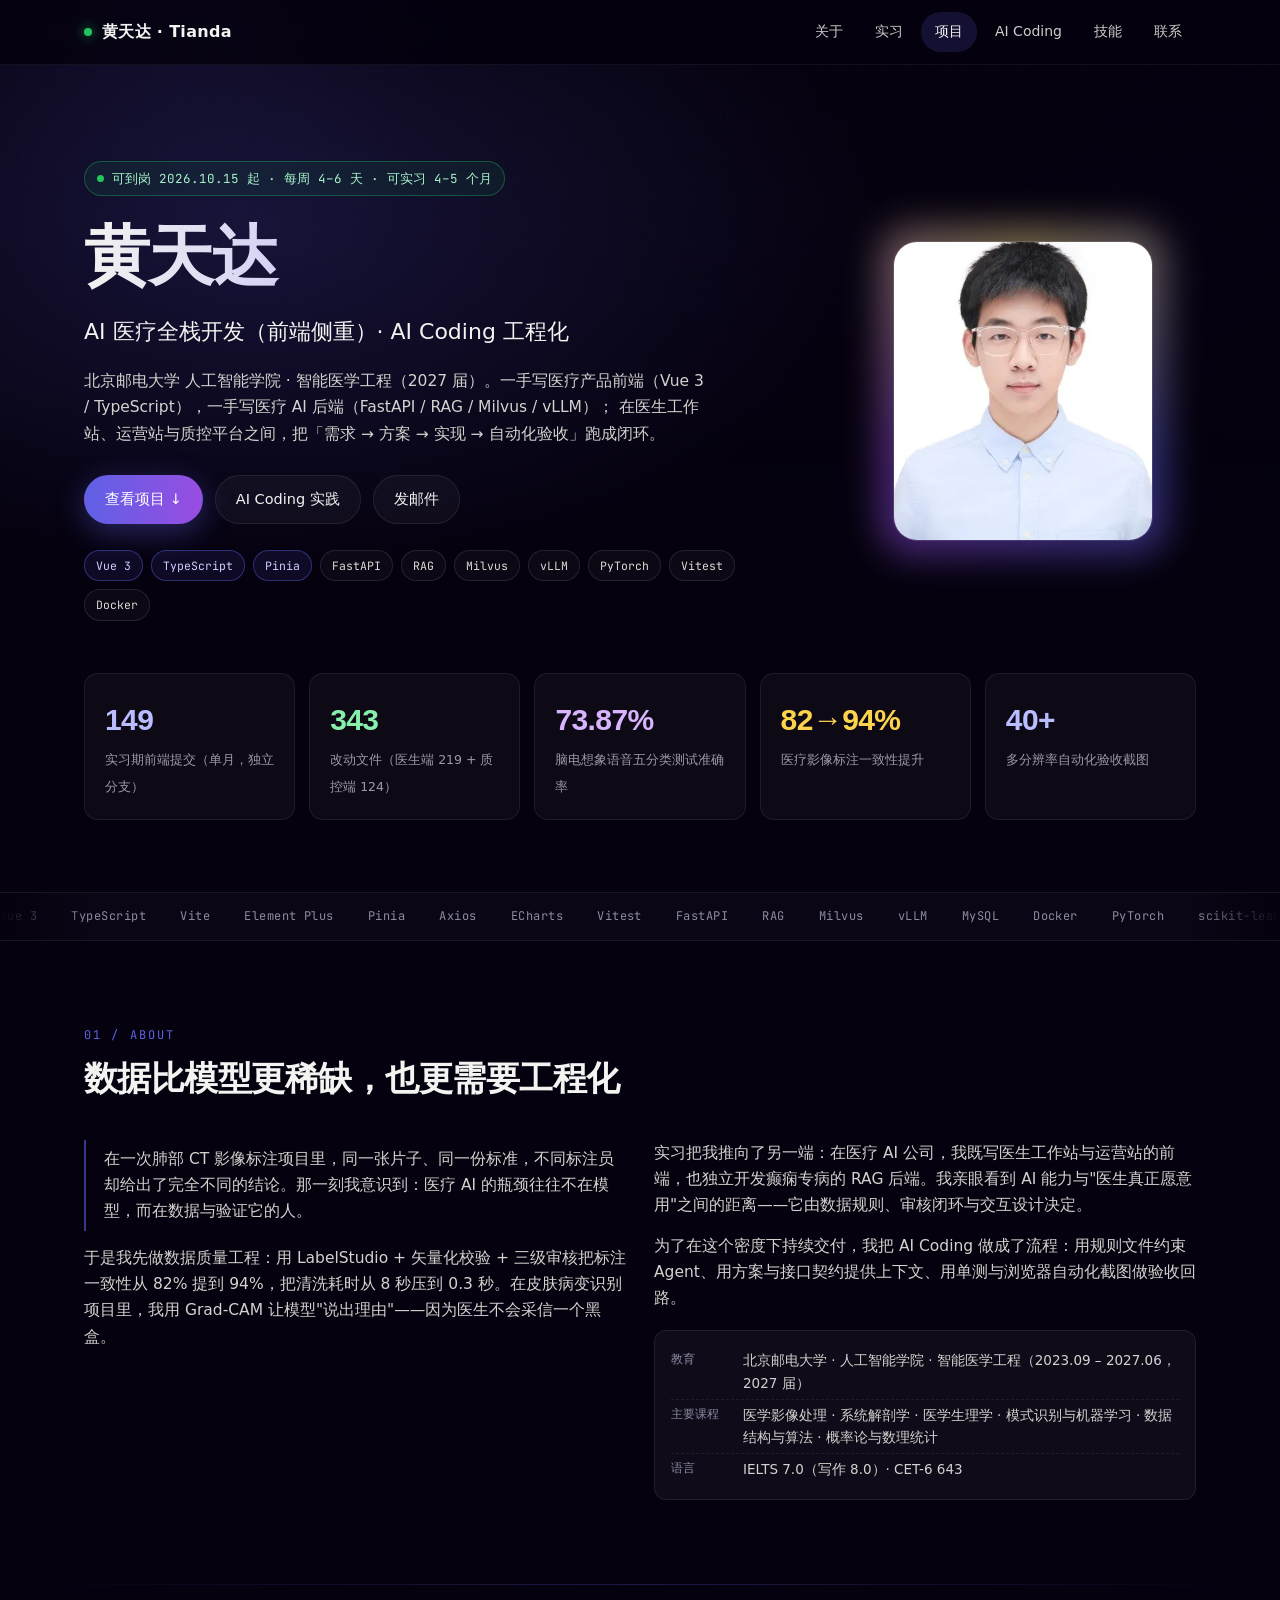
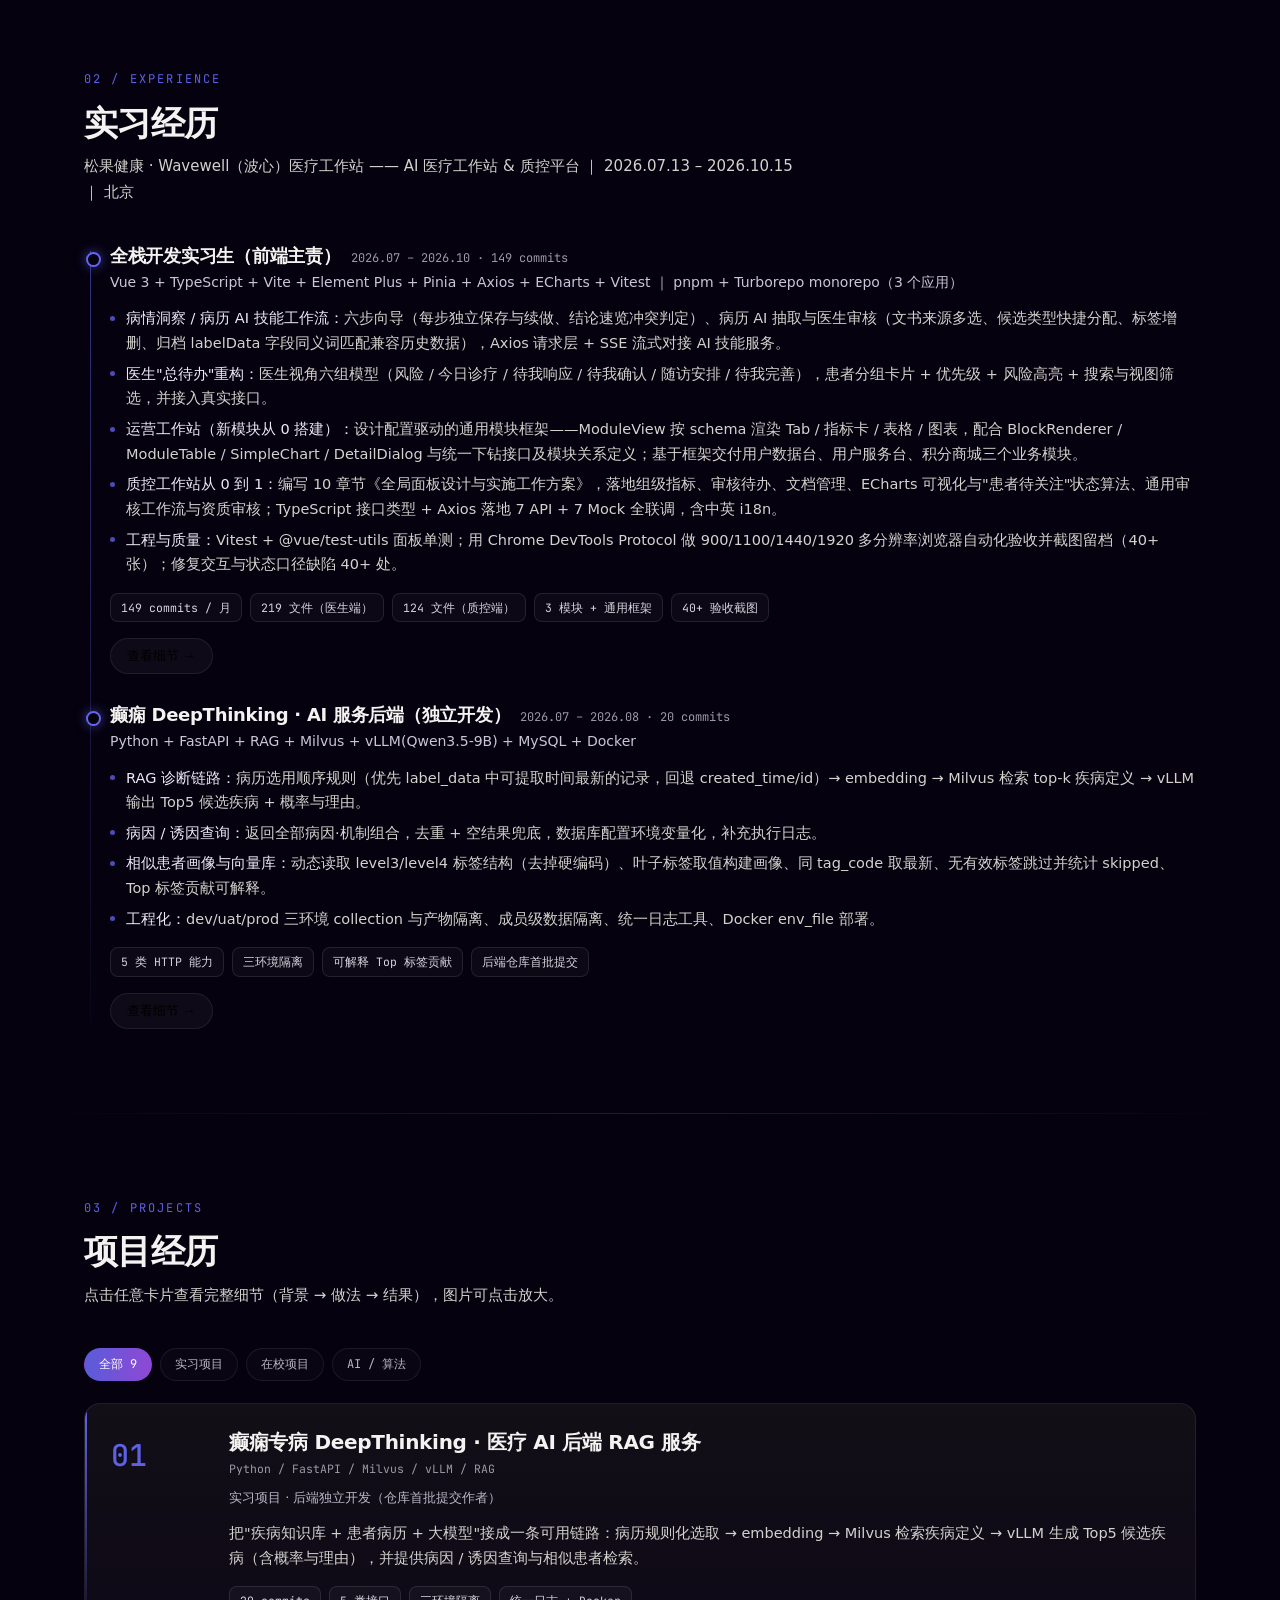
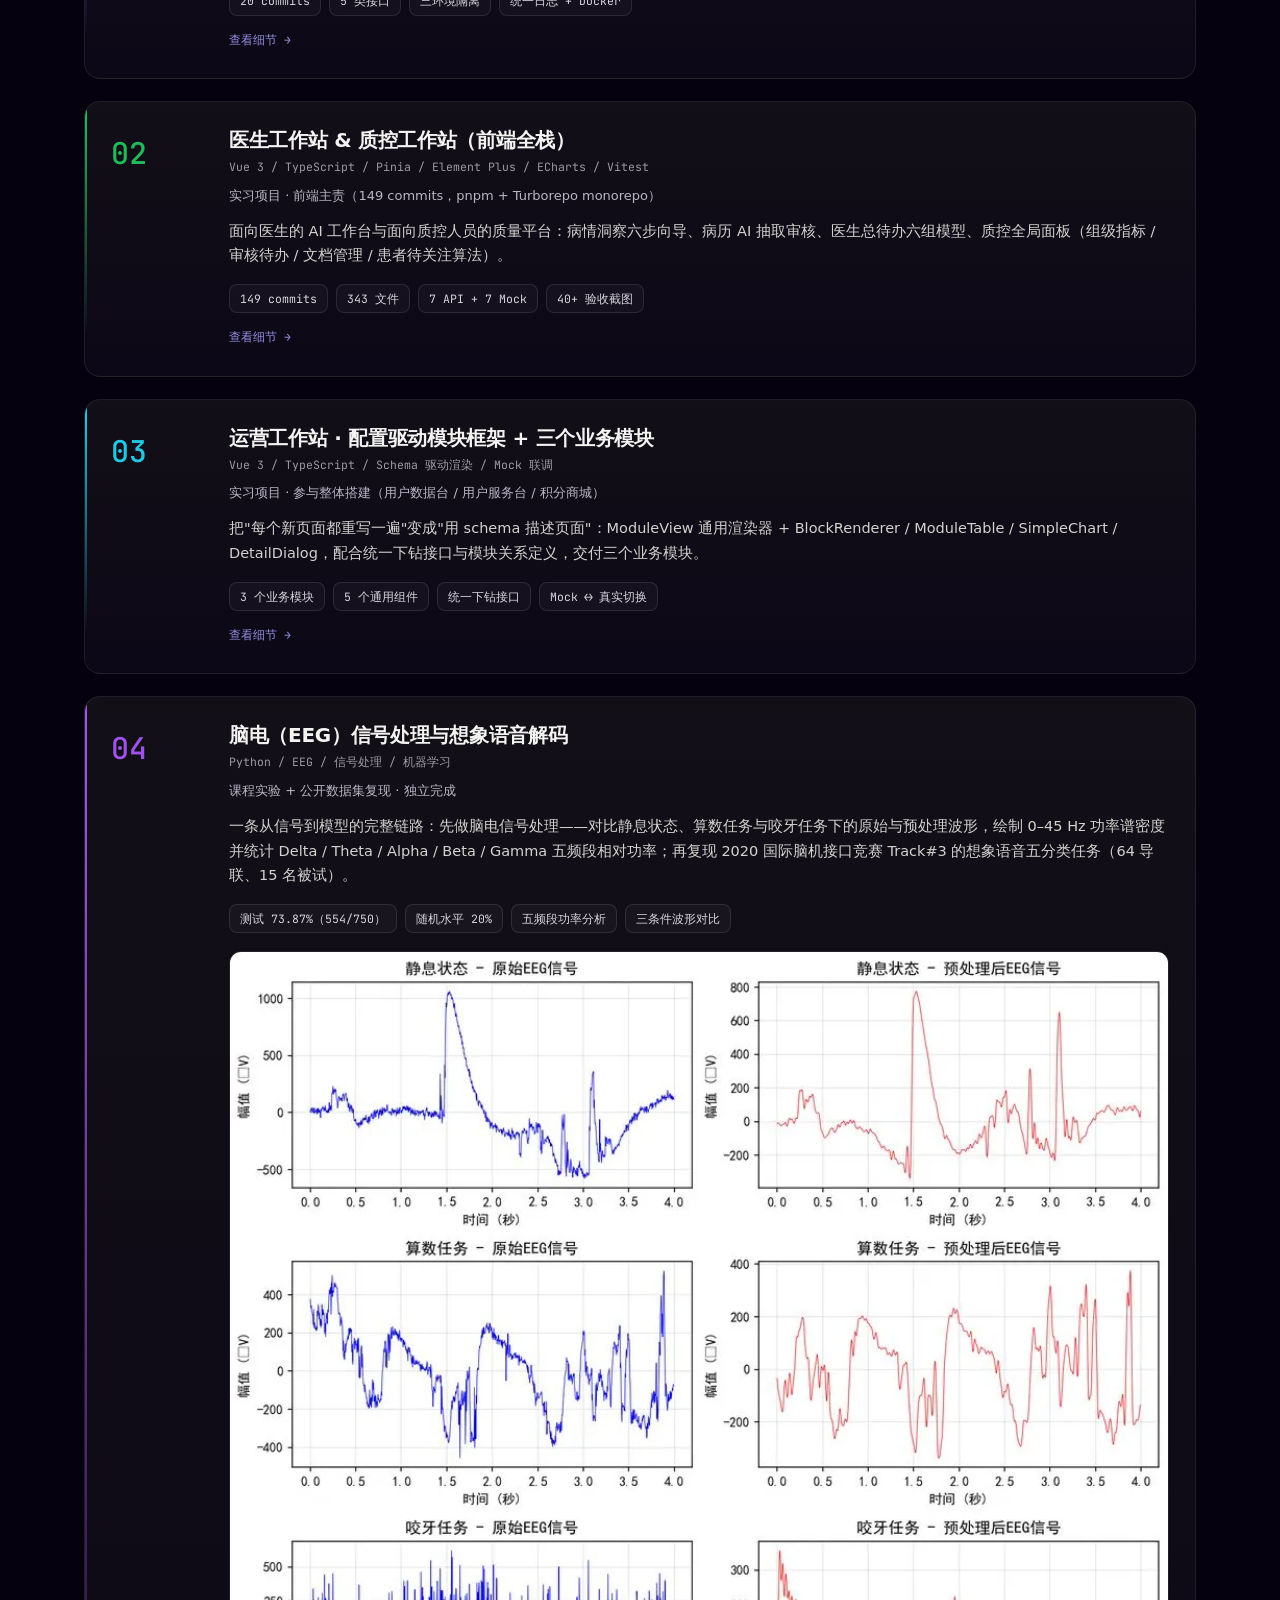
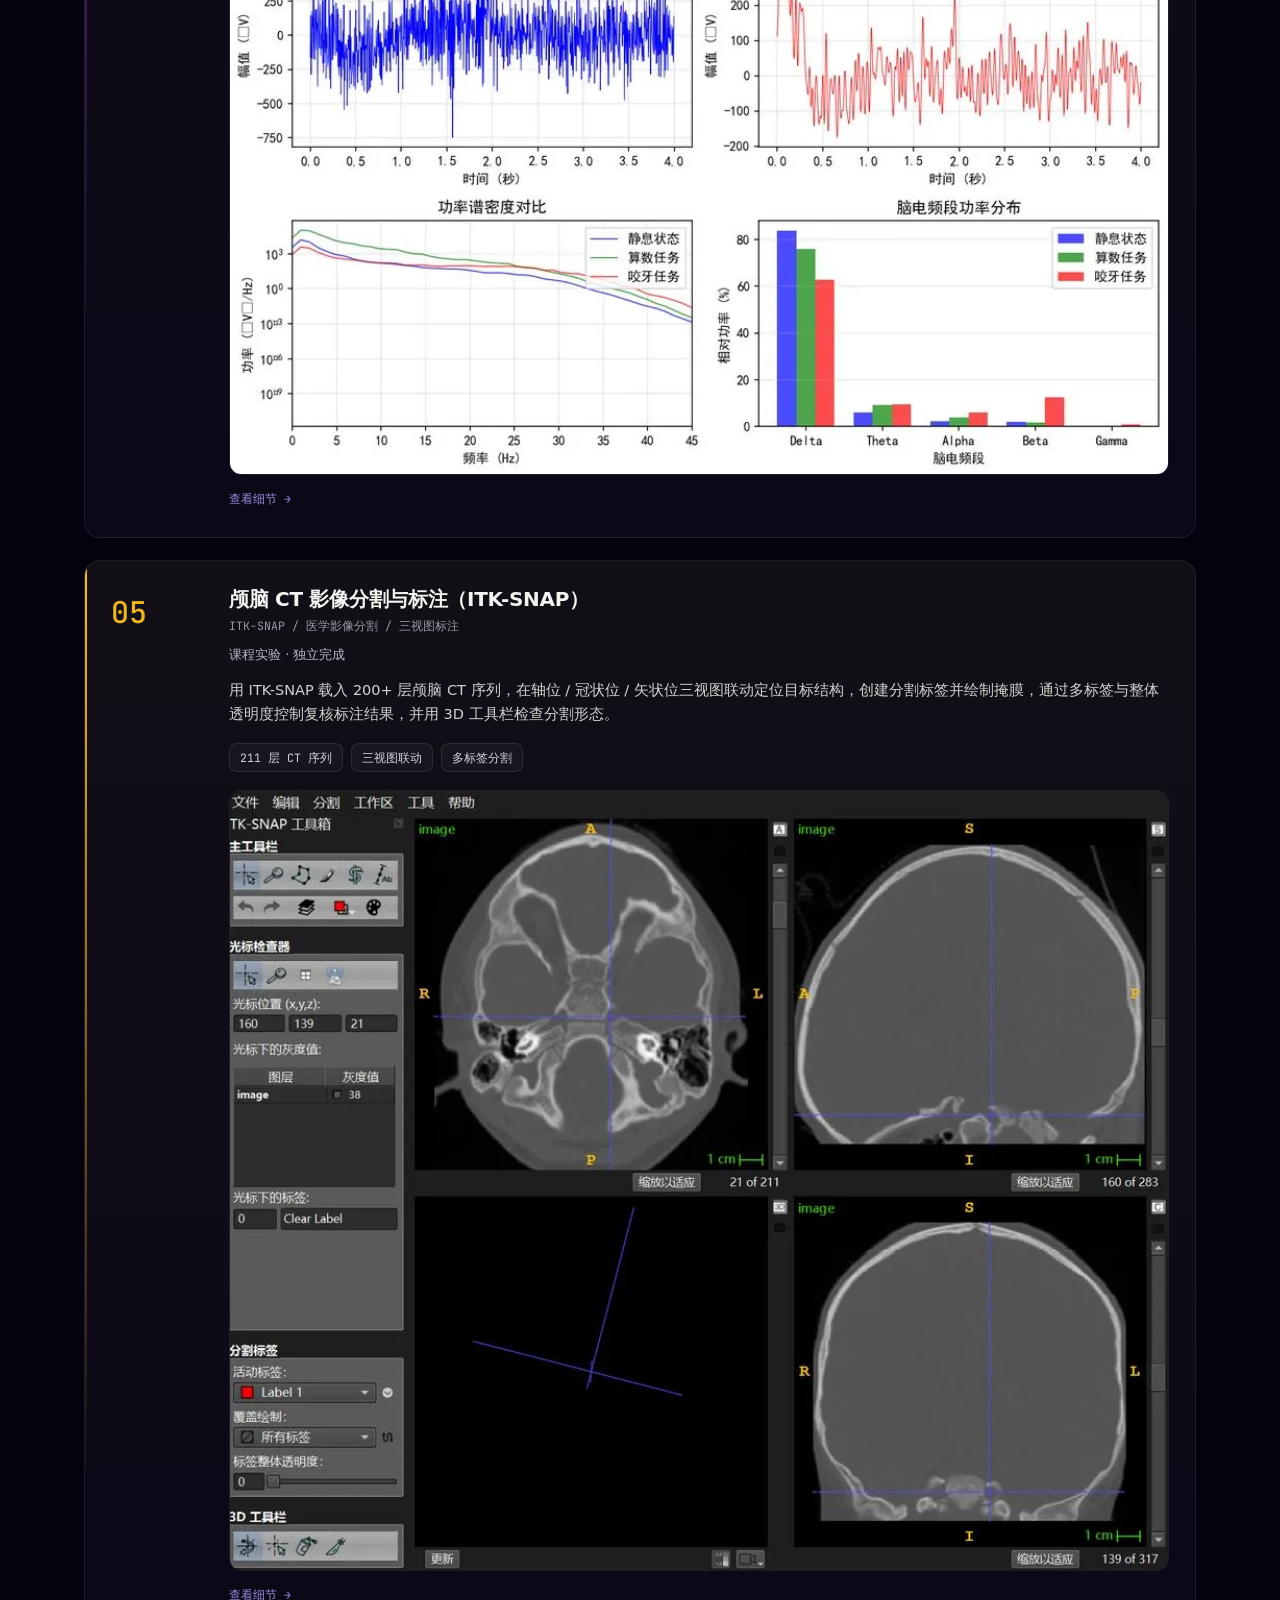
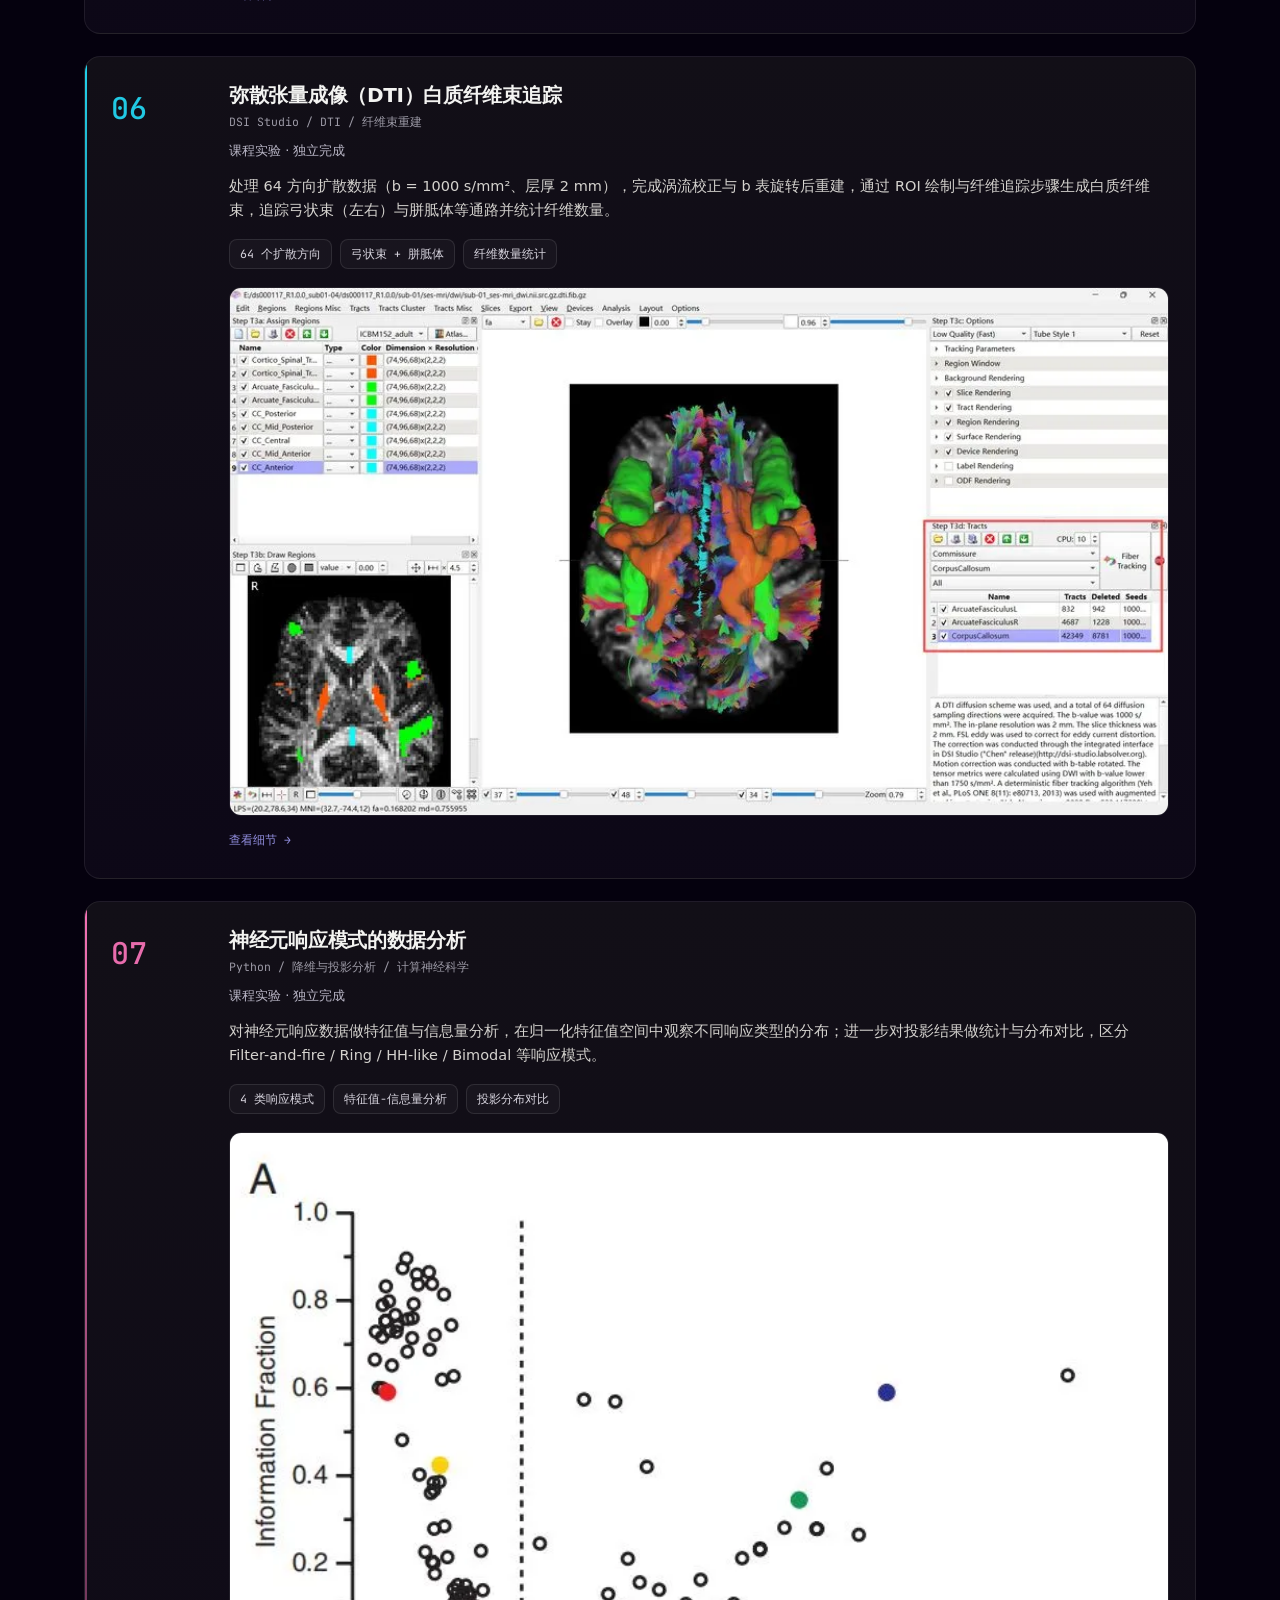
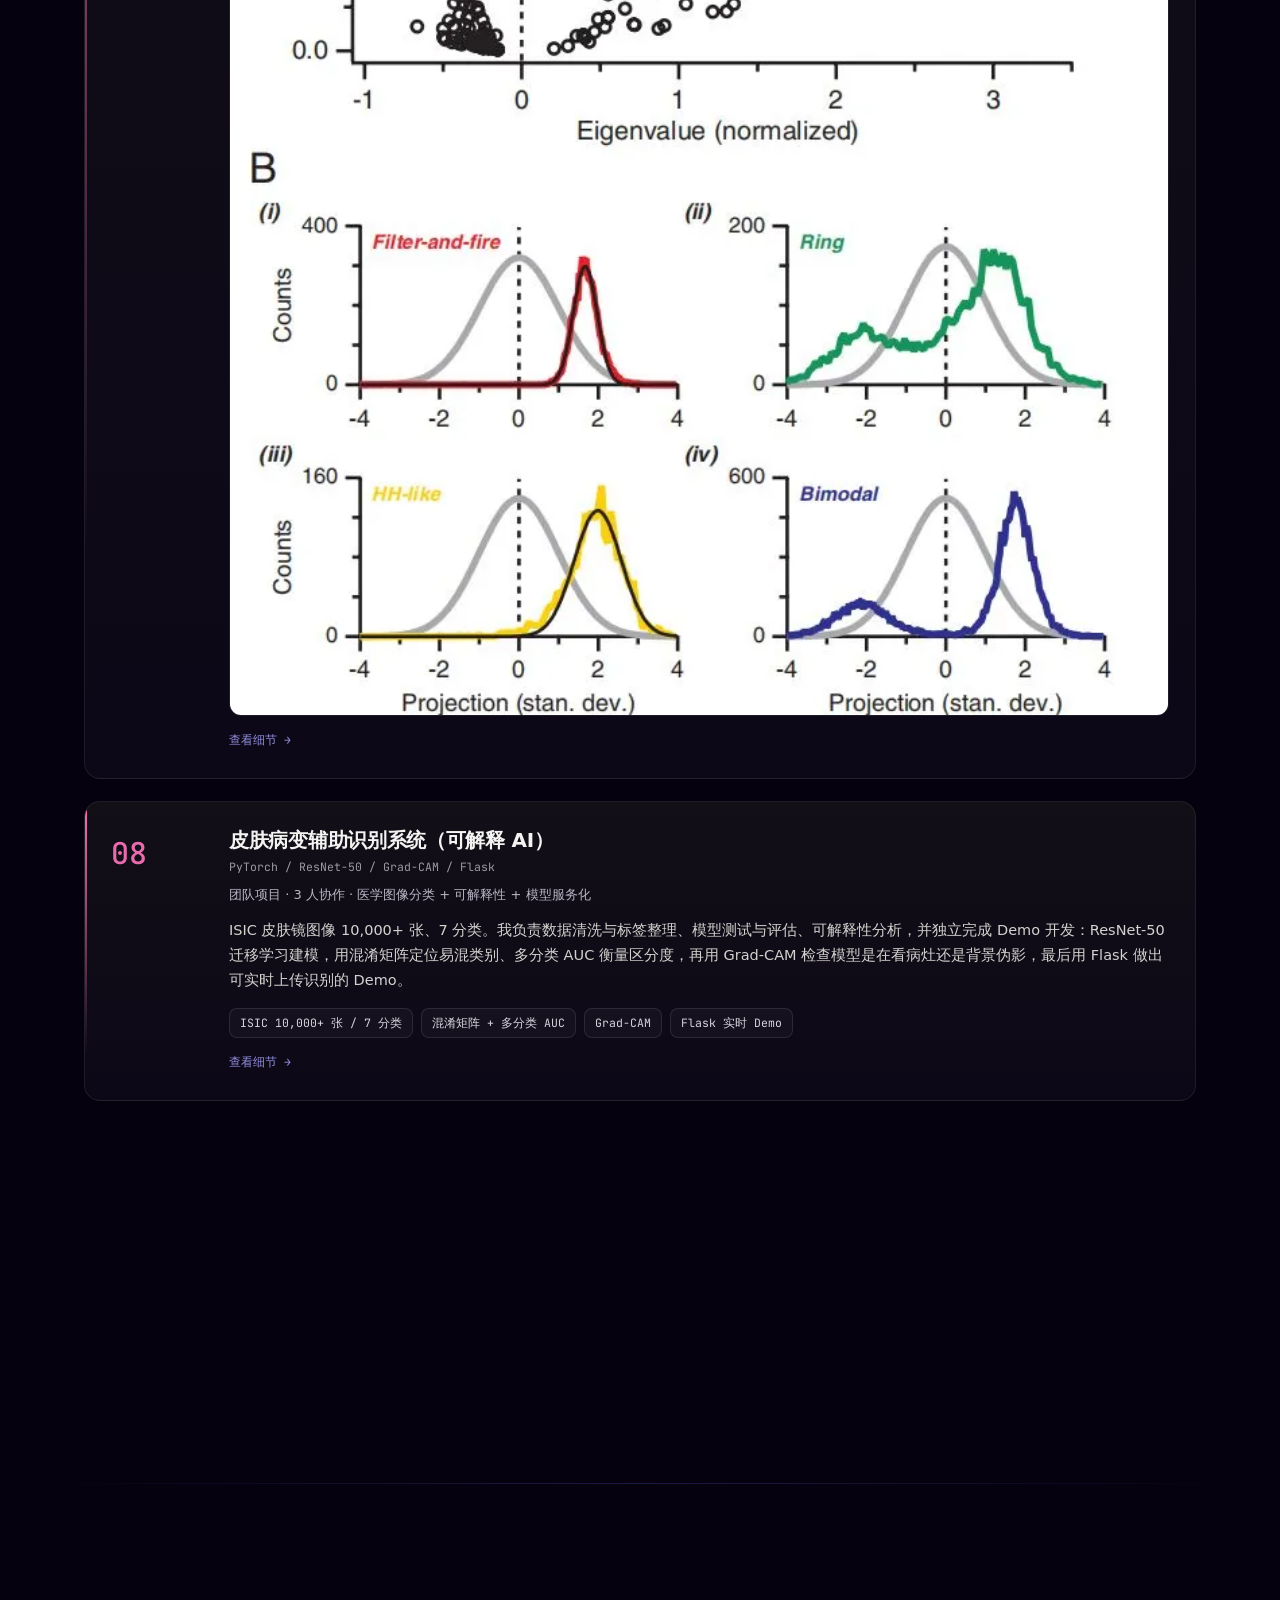
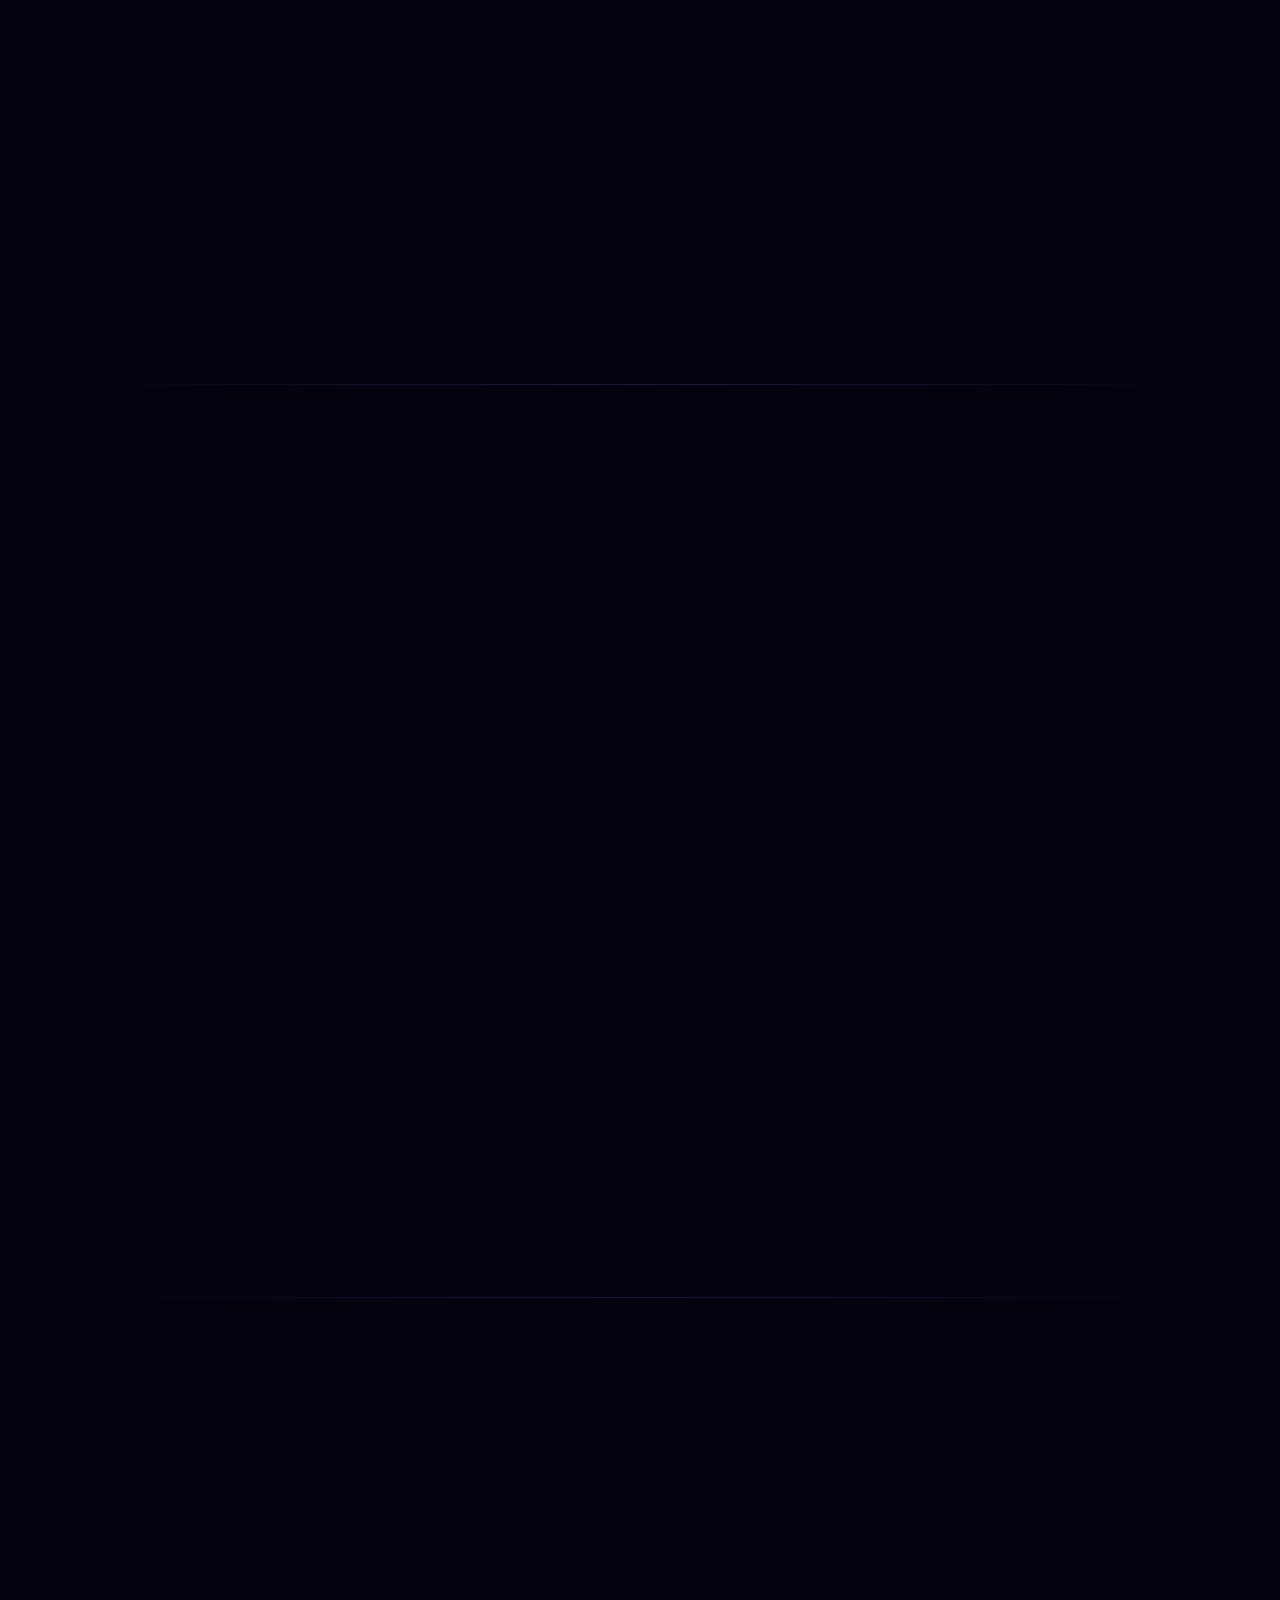
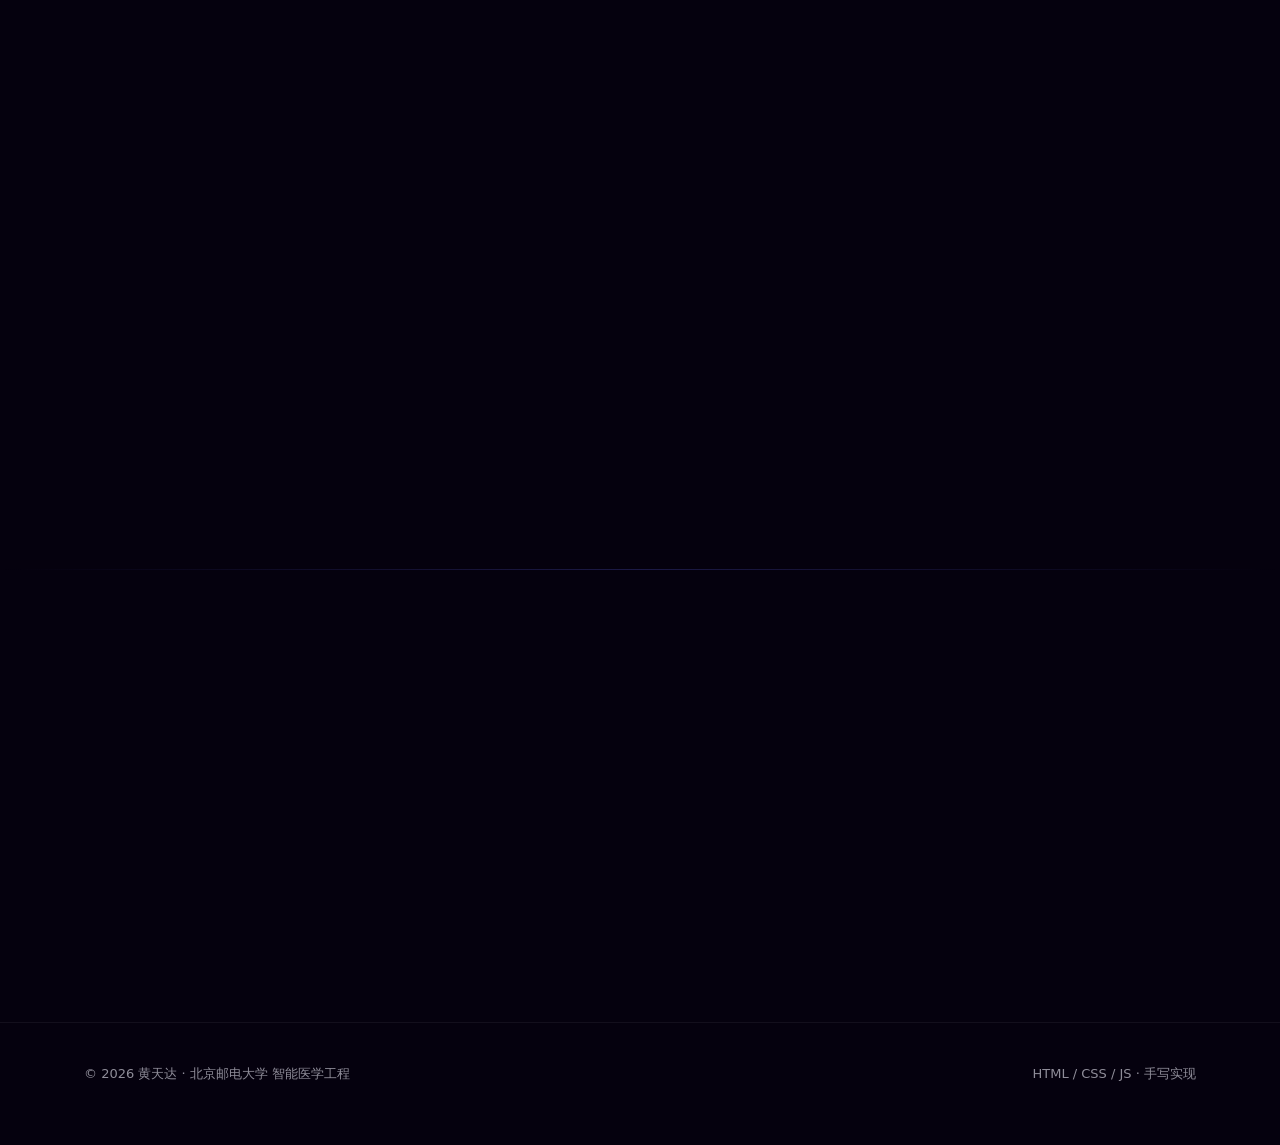
==== index.html @ f3c17a97 "feat(site): 移除影像标注QC项目卡、皮肤病变卡片展开重写（不含奖项）、详情与卡片映射修正" ====
<!DOCTYPE html>
<html lang="zh-CN">
<head>
<meta charset="UTF-8" />
<meta name="viewport" content="width=device-width, initial-scale=1.0" />
<title>黄天达 — AI 医疗全栈开发 / AI Coding</title>
<meta name="description" content="黄天达 · 北京邮电大学智能医学工程 2027 届 · AI 医疗全栈开发（Vue 3 / TypeScript + FastAPI / RAG）+ AI Coding 工作流与评测实践。" />
<script>document.documentElement.classList.add('js');</script>
<link rel="stylesheet" href="styles.css" />
</head>
<body>

<div class="bg-layer grid-bg noise-overlay">
  <span class="glow-orb a"></span>
  <span class="glow-orb b"></span>
</div>

<nav class="site-nav">
  <div class="wrap inner">
    <a class="brand" href="#top"><span class="dot"></span>黄天达 · Tianda</a>
    <ul class="nav-links" id="navLinks">
      <li><a href="#about">关于</a></li>
      <li><a href="#experience">实习</a></li>
      <li><a href="#projects">项目</a></li>
      <li><a href="ai-coding.html">AI Coding</a></li>
      <li><a href="#skills">技能</a></li>
      <li><a href="#contact">联系</a></li>
    </ul>
    <button class="nav-toggle" id="navToggle" aria-label="菜单">☰</button>
  </div>
</nav>

<header class="hero" id="top">
  <video class="hero-video" autoplay muted loop playsinline preload="metadata"
         src="https://d8j0ntlcm91z4.cloudfront.net/user_38xzZboKViGWJOttwIXH07lWA1P/hf_20260328_065045_c44942da-53c6-4804-b734-f9e07fc22e08.mp4"></video>
  <div class="hero-veil"></div>
  <div class="wrap">
    <div class="hero-grid">
      <div>
        <span class="badge-avail"><span class="pulse"></span>可到岗 2026.10.15 起 · 每周 4–6 天 · 可实习 4–5 个月</span>
        <h1 class="grad-text">黄天达</h1>
        <p class="role">AI 医疗全栈开发（前端侧重）· AI Coding 工程化</p>
        <p class="desc">
          北京邮电大学 人工智能学院 · 智能医学工程（2027 届）。一手写医疗产品前端（Vue 3 / TypeScript），一手写医疗 AI 后端（FastAPI / RAG / Milvus / vLLM）；
          在医生工作站、运营站与质控平台之间，把「需求 → 方案 → 实现 → 自动化验收」跑成闭环。
        </p>
        <div class="hero-actions">
          <a class="btn btn-primary" href="#projects">查看项目 ↓</a>
          <a class="btn" href="ai-coding.html">AI Coding 实践</a>
          <a class="btn" href="mailto:1390874005@qq.com">发邮件</a>
        </div>
        <div class="chips">
          <span class="chip accent">Vue 3</span>
          <span class="chip accent">TypeScript</span>
          <span class="chip accent">Pinia</span>
          <span class="chip">FastAPI</span>
          <span class="chip">RAG</span>
          <span class="chip">Milvus</span>
          <span class="chip">vLLM</span>
          <span class="chip">PyTorch</span>
          <span class="chip">Vitest</span>
          <span class="chip">Docker</span>
        </div>
      </div>
      <div class="portrait">
        <span class="ring"></span>
        <img src="avatar.webp" alt="黄天达" width="260" height="300" />
      </div>
    </div>

    <div class="stats" style="margin-top:52px">
      <div class="stat i"><b>149</b><span>实习期前端提交（单月，独立分支）</span></div>
      <div class="stat g"><b>343</b><span>改动文件（医生端 219 + 质控端 124）</span></div>
      <div class="stat v"><b>73.87%</b><span>脑电想象语音五分类测试准确率</span></div>
      <div class="stat a"><b>82→94%</b><span>医疗影像标注一致性提升</span></div>
      <div class="stat i"><b>40+</b><span>多分辨率自动化验收截图</span></div>
    </div>
  </div>
</header>

<div class="tech-ribbon" aria-hidden="true">
  <div class="tech-ribbon__track">
    <span>Vue 3</span><span>TypeScript</span><span>Vite</span><span>Element Plus</span><span>Pinia</span><span>Axios</span><span>ECharts</span><span>Vitest</span>
    <span>FastAPI</span><span>RAG</span><span>Milvus</span><span>vLLM</span><span>MySQL</span><span>Docker</span><span>PyTorch</span><span>scikit-learn</span>
    <span>Vue 3</span><span>TypeScript</span><span>Vite</span><span>Element Plus</span><span>Pinia</span><span>Axios</span><span>ECharts</span><span>Vitest</span>
    <span>FastAPI</span><span>RAG</span><span>Milvus</span><span>vLLM</span><span>MySQL</span><span>Docker</span><span>PyTorch</span><span>scikit-learn</span>
  </div>
</div>

<main>

  <section id="about">
    <div class="wrap">
      <div class="section-head reveal">
        <div class="kicker">01 / About</div>
        <h2>数据比模型更稀缺，也更需要工程化</h2>
      </div>
      <div class="narrative">
        <div class="reveal">
          <p class="quote">在一次肺部 CT 影像标注项目里，同一张片子、同一份标准，不同标注员却给出了完全不同的结论。那一刻我意识到：医疗 AI 的瓶颈往往不在模型，而在数据与验证它的人。</p>
          <p>于是我先做数据质量工程：用 LabelStudio + 矢量化校验 + 三级审核把标注一致性从 82% 提到 94%，把清洗耗时从 8 秒压到 0.3 秒。在皮肤病变识别项目里，我用 Grad-CAM 让模型"说出理由"——因为医生不会采信一个黑盒。</p>
        </div>
        <div class="reveal">
          <p>实习把我推向了另一端：在医疗 AI 公司，我既写医生工作站与运营站的前端，也独立开发癫痫专病的 RAG 后端。我亲眼看到 AI 能力与"医生真正愿意用"之间的距离——它由数据规则、审核闭环与交互设计决定。</p>
          <p>为了在这个密度下持续交付，我把 AI Coding 做成了流程：用规则文件约束 Agent、用方案与接口契约提供上下文、用单测与浏览器自动化截图做验收回路。</p>
          <div class="edu-mini">
            <div class="edu-mini__row"><span class="edu-mini__label">教育</span><span>北京邮电大学 · 人工智能学院 · 智能医学工程（2023.09 – 2027.06，2027 届）</span></div>
            <div class="edu-mini__row"><span class="edu-mini__label">主要课程</span><span>医学影像处理 · 系统解剖学 · 医学生理学 · 模式识别与机器学习 · 数据结构与算法 · 概率论与数理统计</span></div>
            <div class="edu-mini__row"><span class="edu-mini__label">语言</span><span>IELTS 7.0（写作 8.0）· CET-6 643</span></div>
          </div>
        </div>
      </div>
    </div>
  </section>

  

  <hr class="section-divider" />

  <section id="experience">
    <div class="wrap">
      <div class="section-head reveal">
        <div class="kicker">02 / Experience</div>
        <h2>实习经历</h2>
        <p>松果健康 · Wavewell（波心）医疗工作站 —— AI 医疗工作站 &amp; 质控平台 ｜ 2026.07.13 – 2026.10.15 ｜ 北京</p>
      </div>

      <div class="timeline">
        <div class="tl-item reveal">
          <div class="tl-head">
            <h3>全栈开发实习生（前端主责）</h3>
            <span class="tl-when">2026.07 – 2026.10 · 149 commits</span>
          </div>
          <p class="tl-role">Vue 3 + TypeScript + Vite + Element Plus + Pinia + Axios + ECharts + Vitest ｜ pnpm + Turborepo monorepo（3 个应用）</p>
          <ul class="tl-body">
            <li><b>病情洞察 / 病历 AI 技能工作流：</b>六步向导（每步独立保存与续做、结论速览冲突判定）、病历 AI 抽取与医生审核（文书来源多选、候选类型快捷分配、标签增删、归档 labelData 字段同义词匹配兼容历史数据），Axios 请求层 + SSE 流式对接 AI 技能服务。</li>
            <li><b>医生"总待办"重构：</b>医生视角六组模型（风险 / 今日诊疗 / 待我响应 / 待我确认 / 随访安排 / 待我完善），患者分组卡片 + 优先级 + 风险高亮 + 搜索与视图筛选，并接入真实接口。</li>
            <li><b>运营工作站（新模块从 0 搭建）：</b>设计配置驱动的通用模块框架——ModuleView 按 schema 渲染 Tab / 指标卡 / 表格 / 图表，配合 BlockRenderer / ModuleTable / SimpleChart / DetailDialog 与统一下钻接口及模块关系定义；基于框架交付用户数据台、用户服务台、积分商城三个业务模块。</li>
            <li><b>质控工作站从 0 到 1：</b>编写 10 章节《全局面板设计与实施工作方案》，落地组级指标、审核待办、文档管理、ECharts 可视化与"患者待关注"状态算法、通用审核工作流与资质审核；TypeScript 接口类型 + Axios 落地 7 API + 7 Mock 全联调，含中英 i18n。</li>
            <li><b>工程与质量：</b>Vitest + @vue/test-utils 面板单测；用 Chrome DevTools Protocol 做 900/1100/1440/1920 多分辨率浏览器自动化验收并截图留档（40+ 张）；修复交互与状态口径缺陷 40+ 处。</li>
          </ul>
          <div class="metrics">
            <span class="metric">149 commits / 月</span>
            <span class="metric">219 文件（医生端）</span>
            <span class="metric">124 文件（质控端）</span>
            <span class="metric">3 模块 + 通用框架</span>
            <span class="metric">40+ 验收截图</span>
          </div>
          <div class="card-actions">
            <button class="btn btn-ghost" data-open="exp-frontend">查看细节 →</button>
          </div>
        </div>

        <div class="tl-item reveal">
          <div class="tl-head">
            <h3>癫痫 DeepThinking · AI 服务后端（独立开发）</h3>
            <span class="tl-when">2026.07 – 2026.08 · 20 commits</span>
          </div>
          <p class="tl-role">Python + FastAPI + RAG + Milvus + vLLM(Qwen3.5-9B) + MySQL + Docker</p>
          <ul class="tl-body">
            <li><b>RAG 诊断链路：</b>病历选用顺序规则（优先 label_data 中可提取时间最新的记录，回退 created_time/id）→ embedding → Milvus 检索 top-k 疾病定义 → vLLM 输出 Top5 候选疾病 + 概率与理由。</li>
            <li><b>病因 / 诱因查询：</b>返回全部病因·机制组合，去重 + 空结果兜底，数据库配置环境变量化，补充执行日志。</li>
            <li><b>相似患者画像与向量库：</b>动态读取 level3/level4 标签结构（去掉硬编码）、叶子标签取值构建画像、同 tag_code 取最新、无有效标签跳过并统计 skipped、Top 标签贡献可解释。</li>
            <li><b>工程化：</b>dev/uat/prod 三环境 collection 与产物隔离、成员级数据隔离、统一日志工具、Docker env_file 部署。</li>
          </ul>
          <div class="metrics">
            <span class="metric">5 类 HTTP 能力</span>
            <span class="metric">三环境隔离</span>
            <span class="metric">可解释 Top 标签贡献</span>
            <span class="metric">后端仓库首批提交</span>
          </div>
          <div class="card-actions">
            <button class="btn btn-ghost" data-open="exp-backend">查看细节 →</button>
          </div>
        </div>
      </div>
    </div>
  </section>

  <hr class="section-divider" />

  <section id="projects">
    <div class="wrap">
      <div class="section-head reveal">
        <div class="kicker">03 / Projects</div>
        <h2>项目经历</h2>
        <p>点击任意卡片查看完整细节（背景 → 做法 → 结果），图片可点击放大。</p>
      </div>

      <div class="filter-tabs" id="filterTabs" role="tablist">
        <button class="filter-tab is-active" data-filter="all" role="tab">全部 9</button>
        <button class="filter-tab" data-filter="intern" role="tab">实习项目</button>
        <button class="filter-tab" data-filter="campus" role="tab">在校项目</button>
        <button class="filter-tab" data-filter="ai" role="tab">AI / 算法</button>
      </div>

      <div class="projects" id="projectList">

        <article class="project reveal clickable" data-kind="intern ai" data-open="p1" style="--accent:#6366f1" tabindex="0" role="button" aria-label="查看项目细节：癫痫 DeepThinking">
          <div class="num">01</div>
          <div>
            <h3>癫痫专病 DeepThinking · 医疗 AI 后端 RAG 服务</h3>
            <div class="cat">Python / FastAPI / Milvus / vLLM / RAG</div>
            <div class="team">实习项目 · 后端独立开发（仓库首批提交作者）</div>
            <p class="desc">把"疾病知识库 + 患者病历 + 大模型"接成一条可用链路：病历规则化选取 → embedding → Milvus 检索疾病定义 → vLLM 生成 Top5 候选疾病（含概率与理由），并提供病因 / 诱因查询与相似患者检索。</p>
            <div class="metrics">
              <span class="metric">20 commits</span><span class="metric">5 类接口</span><span class="metric">三环境隔离</span><span class="metric">统一日志 + Docker</span>
            </div>
            <span class="open-hint">查看细节 →</span>
          </div>
        </article>

        <article class="project reveal clickable" data-kind="intern" data-open="p2" style="--accent:#22c55e" tabindex="0" role="button" aria-label="查看项目细节：医生工作站与质控工作站">
          <div class="num">02</div>
          <div>
            <h3>医生工作站 &amp; 质控工作站（前端全栈）</h3>
            <div class="cat">Vue 3 / TypeScript / Pinia / Element Plus / ECharts / Vitest</div>
            <div class="team">实习项目 · 前端主责（149 commits，pnpm + Turborepo monorepo）</div>
            <p class="desc">面向医生的 AI 工作台与面向质控人员的质量平台：病情洞察六步向导、病历 AI 抽取审核、医生总待办六组模型、质控全局面板（组级指标 / 审核待办 / 文档管理 / 患者待关注算法）。</p>
            <div class="metrics">
              <span class="metric">149 commits</span><span class="metric">343 文件</span><span class="metric">7 API + 7 Mock</span><span class="metric">40+ 验收截图</span>
            </div>
            <span class="open-hint">查看细节 →</span>
          </div>
        </article>

        <article class="project reveal clickable" data-kind="intern" data-open="p3" style="--accent:#22d3ee" tabindex="0" role="button" aria-label="查看项目细节：运营工作站模块框架">
          <div class="num">03</div>
          <div>
            <h3>运营工作站 · 配置驱动模块框架 + 三个业务模块</h3>
            <div class="cat">Vue 3 / TypeScript / Schema 驱动渲染 / Mock 联调</div>
            <div class="team">实习项目 · 参与整体搭建（用户数据台 / 用户服务台 / 积分商城）</div>
            <p class="desc">把"每个新页面都重写一遍"变成"用 schema 描述页面"：ModuleView 通用渲染器 + BlockRenderer / ModuleTable / SimpleChart / DetailDialog，配合统一下钻接口与模块关系定义，交付三个业务模块。</p>
            <div class="metrics">
              <span class="metric">3 个业务模块</span><span class="metric">5 个通用组件</span><span class="metric">统一下钻接口</span><span class="metric">Mock ↔ 真实切换</span>
            </div>
            <span class="open-hint">查看细节 →</span>
          </div>
        </article>

        <article class="project reveal clickable" data-kind="campus ai" data-open="p4" style="--accent:#a855f7" tabindex="0" role="button" aria-label="查看项目细节：脑电（EEG）信号处理与想象语音解码">
          <div class="num">04</div>
          <div>
            <h3>脑电（EEG）信号处理与想象语音解码</h3>
            <div class="cat">Python / EEG / 信号处理 / 机器学习</div>
            <div class="team">课程实验 + 公开数据集复现 · 独立完成</div>
            <p class="desc">一条从信号到模型的完整链路：先做脑电信号处理——对比静息状态、算数任务与咬牙任务下的原始与预处理波形，绘制 0–45 Hz 功率谱密度并统计 Delta / Theta / Alpha / Beta / Gamma 五频段相对功率；再复现 2020 国际脑机接口竞赛 Track#3 的想象语音五分类任务（64 导联、15 名被试）。</p>
            <div class="metrics">
              <span class="metric">测试 73.87%（554/750）</span><span class="metric">随机水平 20%</span><span class="metric">五频段功率分析</span><span class="metric">三条件波形对比</span>
            </div>
            <div class="thumb"><img src="pics/chart-1.webp" alt="脑电（EEG）信号处理与想象语音解码" loading="lazy" data-zoom /></div>
            <span class="open-hint">查看细节 →</span>
          </div>
        </article>

        <article class="project reveal clickable" data-kind="campus" data-open="p5" style="--accent:#fbbf24" tabindex="0" role="button" aria-label="查看项目细节：颅脑 CT 影像分割与标注（ITK-SNAP）">
          <div class="num">05</div>
          <div>
            <h3>颅脑 CT 影像分割与标注（ITK-SNAP）</h3>
            <div class="cat">ITK-SNAP / 医学影像分割 / 三视图标注</div>
            <div class="team">课程实验 · 独立完成</div>
            <p class="desc">用 ITK-SNAP 载入 200+ 层颅脑 CT 序列，在轴位 / 冠状位 / 矢状位三视图联动定位目标结构，创建分割标签并绘制掩膜，通过多标签与整体透明度控制复核标注结果，并用 3D 工具栏检查分割形态。</p>
            <div class="metrics">
              <span class="metric">211 层 CT 序列</span><span class="metric">三视图联动</span><span class="metric">多标签分割</span>
            </div>
            <div class="thumb"><img src="pics/shot-2026-06-26.webp" alt="颅脑 CT 影像分割与标注（ITK-SNAP）" loading="lazy" data-zoom /></div>
            <span class="open-hint">查看细节 →</span>
          </div>
        </article>

        <article class="project reveal clickable" data-kind="campus" data-open="p6" style="--accent:#22d3ee" tabindex="0" role="button" aria-label="查看项目细节：弥散张量成像（DTI）白质纤维束追踪">
          <div class="num">06</div>
          <div>
            <h3>弥散张量成像（DTI）白质纤维束追踪</h3>
            <div class="cat">DSI Studio / DTI / 纤维束重建</div>
            <div class="team">课程实验 · 独立完成</div>
            <p class="desc">处理 64 方向扩散数据（b = 1000 s/mm²、层厚 2 mm），完成涡流校正与 b 表旋转后重建，通过 ROI 绘制与纤维追踪步骤生成白质纤维束，追踪弓状束（左右）与胼胝体等通路并统计纤维数量。</p>
            <div class="metrics">
              <span class="metric">64 个扩散方向</span><span class="metric">弓状束 + 胼胝体</span><span class="metric">纤维数量统计</span>
            </div>
            <div class="thumb"><img src="pics/step-t3-6.webp" alt="弥散张量成像（DTI）白质纤维束追踪" loading="lazy" data-zoom /></div>
            <span class="open-hint">查看细节 →</span>
          </div>
        </article>

        <article class="project reveal clickable" data-kind="campus ai" data-open="p7" style="--accent:#f472b6" tabindex="0" role="button" aria-label="查看项目细节：神经元响应模式的数据分析">
          <div class="num">07</div>
          <div>
            <h3>神经元响应模式的数据分析</h3>
            <div class="cat">Python / 降维与投影分析 / 计算神经科学</div>
            <div class="team">课程实验 · 独立完成</div>
            <p class="desc">对神经元响应数据做特征值与信息量分析，在归一化特征值空间中观察不同响应类型的分布；进一步对投影结果做统计与分布对比，区分 Filter-and-fire / Ring / HH-like / Bimodal 等响应模式。</p>
            <div class="metrics">
              <span class="metric">4 类响应模式</span><span class="metric">特征值-信息量分析</span><span class="metric">投影分布对比</span>
            </div>
            <div class="thumb"><img src="pics/shot-2024-05-29.webp" alt="神经元响应模式的数据分析" loading="lazy" data-zoom /></div>
            <span class="open-hint">查看细节 →</span>
          </div>
        </article>

        <article class="project reveal clickable" data-kind="campus ai" data-open="p8" style="--accent:#f472b6" tabindex="0" role="button" aria-label="查看项目细节：皮肤病变辅助识别系统（可解释 AI）">
          <div class="num">08</div>
          <div>
            <h3>皮肤病变辅助识别系统（可解释 AI）</h3>
            <div class="cat">PyTorch / ResNet-50 / Grad-CAM / Flask</div>
            <div class="team">团队项目 · 3 人协作 · 医学图像分类 + 可解释性 + 模型服务化</div>
            <p class="desc">ISIC 皮肤镜图像 10,000+ 张、7 分类。我负责数据清洗与标签整理、模型测试与评估、可解释性分析，并独立完成 Demo 开发：ResNet-50 迁移学习建模，用混淆矩阵定位易混类别、多分类 AUC 衡量区分度，再用 Grad-CAM 检查模型是在看病灶还是背景伪影，最后用 Flask 做出可实时上传识别的 Demo。</p>
            <div class="metrics">
              <span class="metric">ISIC 10,000+ 张 / 7 分类</span><span class="metric">混淆矩阵 + 多分类 AUC</span><span class="metric">Grad-CAM</span><span class="metric">Flask 实时 Demo</span>
            </div>
            <span class="open-hint">查看细节 →</span>
          </div>
        </article>

        <article class="project reveal clickable" data-kind="campus" data-open="p9" style="--accent:#6366f1" tabindex="0" role="button" aria-label="查看项目细节：医院门诊数据统计分析与可视化">
          <div class="num">09</div>
          <div>
            <h3>医院门诊数据统计分析与可视化</h3>
            <div class="cat">SQL / scipy.stats / 统计推断 / matplotlib</div>
            <div class="team">课程项目 · 独立完成 · 课程优秀项目</div>
            <p class="desc">Kaggle Healthcare 数据集 10 万+ 条就诊记录：SQL 完成 6 表 JOIN 与多维聚合，卡方检验分析科室排班与候诊时长关联，输出 12 张统计图表与 10 页分析报告。</p>
            <div class="metrics">
              <span class="metric">10 万+ 记录</span><span class="metric">6 表 JOIN</span><span class="metric">p < 0.01</span><span class="metric">3 条优化建议</span>
            </div>
            <span class="open-hint">查看细节 →</span>
          </div>
        </article>

      </div>
    </div>
  </section>

  <hr class="section-divider" />

  <section id="ai-coding">
    <div class="wrap">
      <div class="feature reveal">
        <div>
          <div class="kicker" style="color:#c4b5fd">04 / AI Coding</div>
          <h3>把 AI Coding 从「能用」做成「可复现」</h3>
          <p>规则化上下文（CLAUDE.md / .claude/rules）→ 方案驱动开发（plans / specs）→ 契约即上下文（接口文档 + 类型 + Mock）→ 自动化验收 Harness（Vitest + Chrome DevTools Protocol 多分辨率截图）。附"如何给 Coding Agent 做评测"的指标体系。</p>
          <div class="pillars">
            <span class="chip accent">上下文管理</span>
            <span class="chip accent">方案驱动</span>
            <span class="chip accent">验收 Harness</span>
            <span class="chip">评测指标设计</span>
          </div>
          <div class="hero-actions">
            <a class="btn btn-primary" href="ai-coding.html">进入 AI Coding 页面 →</a>
          </div>
        </div>
        <div class="feature-side">
          <div class="stat" style="border-color:rgba(99,102,241,.3)">
            <b style="color:#c7d2fe;font-size:19px">Rule → Spec → Code → Verify</b>
            <span>我用来交付医疗 AI 产品的工作流</span>
          </div>
        </div>
      </div>
    </div>
  </section>

  <hr class="section-divider" />

  <section id="skills">
    <div class="wrap">
      <div class="section-head reveal">
        <div class="kicker">05 / Skills</div>
        <h2>技能</h2>
      </div>
      <div class="skills">
        <div class="card reveal">
          <h4>前端 / 工程</h4>
          <div class="chips">
            <span class="chip">Vue 3</span><span class="chip">TypeScript (strict)</span><span class="chip">Vite</span>
            <span class="chip">Element Plus</span><span class="chip">Pinia</span><span class="chip">Vue Router</span>
            <span class="chip">Axios</span><span class="chip">ECharts</span><span class="chip">Sass</span><span class="chip">i18n</span>
          </div>
        </div>
        <div class="card reveal">
          <h4>后端 / AI</h4>
          <div class="chips">
            <span class="chip">Python</span><span class="chip">FastAPI</span><span class="chip">RAG</span>
            <span class="chip">Milvus</span><span class="chip">embedding</span><span class="chip">vLLM</span>
            <span class="chip">MySQL</span><span class="chip">Docker</span><span class="chip">SSE / REST</span>
          </div>
        </div>
        <div class="card reveal">
          <h4>数据 / 算法</h4>
          <div class="chips">
            <span class="chip">PyTorch</span><span class="chip">scikit-learn</span><span class="chip">NumPy / Pandas</span>
            <span class="chip">scipy</span><span class="chip">Grad-CAM</span><span class="chip">EEG 信号处理</span>
            <span class="chip">SQL</span><span class="chip">LabelStudio</span>
          </div>
        </div>
        <div class="card reveal">
          <h4>质量 / 工程化</h4>
          <div class="chips">
            <span class="chip">Vitest</span><span class="chip">@vue/test-utils</span><span class="chip">Chrome DevTools Protocol</span>
            <span class="chip">Mock 联调</span><span class="chip">Git / Commitlint / ESLint</span><span class="chip">pnpm + Turborepo</span>
          </div>
        </div>
        <div class="card reveal">
          <h4>AI Coding</h4>
          <div class="chips">
            <span class="chip">Codex / Claude Code</span><span class="chip">CLAUDE.md / rules 上下文</span>
            <span class="chip">plans / specs 驱动</span><span class="chip">验收回路设计</span><span class="chip">Agent 评测指标</span>
          </div>
        </div>
        <div class="card reveal">
          <h4>语言</h4>
          <div class="chips">
            <span class="chip">中文（母语）</span><span class="chip">英语 IELTS 7.0（写作 8.0）</span><span class="chip">CET-6 643</span>
          </div>
        </div>
      </div>
    </div>
  </section>

  <hr class="section-divider" />

  <section id="campus">
    <div class="wrap">
      <div class="section-head reveal">
        <div class="kicker">06 / Campus</div>
        <h2>荣誉与校园经历</h2>
        <p>专业之外，我在 40 人的团队里学会了怎么把一件事推到台上、推到交付。</p>
      </div>
      <div class="campus">
        <div class="reveal">
          <div class="card" style="margin-bottom:16px">
            <h4 style="font-size:16px">校级话剧团 团长 ｜ 2023 – 2025</h4>
            <p style="color:var(--sub);font-size:14.5px;margin-top:8px">统筹 40+ 人团队，主导年度大戏排演与多角色协作，带队获北京市大学生戏剧节金奖。</p>
            <div class="chips"><span class="chip">团队管理</span><span class="chip">项目统筹</span><span class="chip">跨部门协作</span></div>
          </div>
          <div class="card" style="margin-bottom:16px">
            <h4 style="font-size:16px">校园广播站 站长 ｜ 2024 – 2025</h4>
            <p style="color:var(--sub);font-size:14.5px;margin-top:8px">负责内容策划与播音编排，培养新成员采编能力——信息筛选与结构化表达。</p>
            <div class="chips"><span class="chip">内容策划</span><span class="chip">团队管理</span><span class="chip">文案编辑</span></div>
          </div>
          <div class="card">
            <h4 style="font-size:16px">主要荣誉</h4>
            <div class="chips" style="margin-top:10px">
              <span class="chip accent">雏雁创新创业大赛 一等奖（60+ 队）</span>
              <span class="chip accent">北京市大学生戏剧节 金奖</span>
              <span class="chip">课程优秀项目（医院门诊数据分析）</span>
              <span class="chip">标注规范被采纳为课程模板</span>
            </div>
          </div>
        </div>
        <div class="gallery reveal" id="gallery">
          <img class="large" src="drama/2.webp" alt="剧组合影" loading="lazy" data-zoom />
          <img src="drama/1.webp" alt="舞台演出" loading="lazy" data-zoom />
          <img src="drama/3.webp" alt="舞台演出" loading="lazy" data-zoom />
          <img src="drama/4.webp" alt="剧组合影" loading="lazy" data-zoom />
          <img src="drama/5.webp" alt="舞台演出" loading="lazy" data-zoom />
        </div>
      </div>
    </div>
  </section>

  <hr class="section-divider" />

  <section id="contact">
    <div class="wrap">
      <div class="contact reveal">
        <div>
          <div class="kicker">07 / Contact</div>
          <h2 style="font-size:clamp(22px,3vw,30px)">聊聊医疗 AI 的产品与工程</h2>
          <p style="color:var(--sub);margin-top:12px;max-width:560px">
            我在找 2026 年秋季起的实习：AI 医疗方向的前端 / 全栈、AI 应用工程、AI Coding 基建均可。
            可到岗 2026.10.15 起，每周 4–6 天，可实习 4–5 个月。
          </p>
        </div>
        <div class="links">
          <a href="mailto:1390874005@qq.com">📧 1390874005@qq.com</a>
          <a href="tel:+8618747175627">📱 187-4717-5627</a>
          <a href="https://github.com/tiandah307-byte" target="_blank" rel="noopener">🐙 GitHub / tiandah307-byte</a>
          <a href="ai-coding.html">🧩 AI Coding 实践与评测</a>
        </div>
      </div>
    </div>
  </section>

</main>

<footer>
  <div class="wrap inner">
    <span>© 2026 黄天达 · 北京邮电大学 智能医学工程</span>
    <span>HTML / CSS / JS · 手写实现</span>
  </div>
</footer>

<div class="modal" id="modal" hidden>
  <div class="modal-backdrop" data-close></div>
  <div class="modal-card" role="dialog" aria-modal="true" aria-labelledby="modalTitle">
    <button class="modal-close" data-close aria-label="关闭">✕</button>
    <div class="modal-head">
      <div class="modal-kicker" id="modalKicker"></div>
      <h3 id="modalTitle"></h3>
      <div class="modal-meta" id="modalMeta"></div>
    </div>
    <div class="modal-body" id="modalBody"></div>
  </div>
</div>

<div class="lightbox" id="lightbox" hidden>
  <img id="lightboxImg" alt="" />
</div>

<div id="detailSource" hidden>
  <div data-detail="p1">
    <p class="d-lead">把"疾病知识库 + 患者病历 + 大模型"接成一条可用于辅助诊疗的链路：这是我在实习中独立开发的后端服务，也是医院癫痫专病场景的 AI 能力底座。</p>
    <h4>背景 / 问题</h4>
    <ul>
      <li>疾病定义散落在知识库文档中，医生难以快速对照；患者病历结构不统一，直接丢给大模型容易答非所问。</li>
      <li>癫痫场景需要给出"为什么是这个诊断"的依据，纯生成式回答无法满足临床审阅要求。</li>
    </ul>
    <h4>做法</h4>
    <ul>
      <li><b>病历规则化选取：</b>同一 member_id 下优先选 label_data 中可提取时间最新的记录，全部无法提取时才回退 created_time / id，避免"补录病历"覆盖真实病程。</li>
      <li><b>RAG 链路：</b>病历摘要 → embedding → Milvus 检索 top-k 疾病定义 → vLLM（Qwen3.5-9B）输出 Top5 候选疾病 + 概率 + 理由。</li>
      <li><b>知识与查询：</b>病因 / 诱因查询返回全部"机制组合"并去重与空结果兜底；SNOMED-CT 癫痫知识库（Excel → 209 条 JSONL）入库 Milvus。</li>
      <li><b>相似患者：</b>动态读取 level3 / level4 标签结构构建画像与向量库，同 tag_code 取最新、无有效标签跳过并统计 skipped，输出可解释的 Top 标签贡献（parent / child 结构）。</li>
      <li><b>工程化：</b>dev / uat / prod 三环境 collection 与产物隔离、成员级数据隔离、统一日志工具、Docker env_file 部署。</li>
    </ul>
    <h4>结果</h4>
    <ul>
      <li>交付 5 类 HTTP 能力；为该项目后端仓库的首批提交作者（20 commits）。</li>
      <li>前端"病情洞察"直接复用该推理链路。</li>
    </ul>
    <div class="d-tags"><span>Python</span><span>FastAPI</span><span>RAG</span><span>Milvus</span><span>vLLM</span><span>MySQL</span><span>Docker</span></div>
  </div>

  <div data-detail="p2">
    <p class="d-lead">面向医生的 AI 工作台与面向质控人员的质量平台：我在其中负责前端主责，单月 149 次提交，改动 343 个文件。</p>
    <h4>背景 / 问题</h4>
    <ul>
      <li>医生的待办跨患者、跨类型，原列表无分层，容易漏项；AI 抽取的病历需要医生核对，历史标签字段命名还不统一。</li>
      <li>质控环节缺少统一的数据面板与审核闭环，指标与待办散落在各处。</li>
    </ul>
    <h4>做法</h4>
    <ul>
      <li><b>总待办重构：</b>医生视角六组模型（风险 / 今日诊疗 / 待我响应 / 待我确认 / 随访安排 / 待我完善）+ 患者分组卡片 + 优先级与风险高亮 + 搜索与视图筛选，接入真实接口。</li>
      <li><b>AI 技能工作流：</b>病情洞察六步向导（每步独立保存 / 续做）、病历审核（多来源文书、候选类型快捷分配、标签增删）、归档 labelData 字段同义词匹配，Axios + SSE 对接 AI 技能服务。</li>
      <li><b>质控平台 0→1：</b>先写 10 章节方案（范围 / 数据口径与 Mock / 5 个接口约定 / 状态算法 / 12 项任务 / 验收标准），再落地 7 API + 7 Mock 全联调、组级指标、审核待办、文档管理、ECharts 可视化与"患者待关注"状态算法、中英 i18n。</li>
      <li><b>质量保障：</b>Vitest + @vue/test-utils 单测；Chrome DevTools Protocol 四档分辨率自动化验收并截图留档；TS strict 下修复交互与状态口径缺陷 40+ 处。</li>
    </ul>
    <h4>结果</h4>
    <ul>
      <li>总待办成为医生工作台主入口；质控全局面板成为质控人员主入口。</li>
      <li>149 commits / 343 文件 / 40+ 验收截图；与 7+ 名前后端 / AI 工程师协作。</li>
    </ul>
    <div class="d-tags"><span>Vue 3</span><span>TypeScript</span><span>Pinia</span><span>Element Plus</span><span>Axios</span><span>ECharts</span><span>Vitest</span><span>SSE</span></div>
  </div>

  <div data-detail="p3">
    <p class="d-lead">把运营站从"一页一写"改造成"配置驱动"：新模块从写组件变成填配置。</p>
    <h4>背景 / 问题</h4>
    <ul>
      <li>用户数据台 / 用户服务台 / 积分商城的页面结构高度相似（Tab + 指标卡 + 表格 + 图表 + 下钻详情），差异只在字段与数据。</li>
      <li>原实现每页重写组件，新增模块成本高、口径容易不一致。</li>
    </ul>
    <h4>做法</h4>
    <ul>
      <li><b>通用渲染：</b>ModuleView 读取 ModuleOverview（tabs / stats / table schema）渲染 Tab、指标卡、表格与图表区块。</li>
      <li><b>能力拆分：</b>BlockRenderer（区块）、ModuleTable（表格 + 行内操作 + 行点击下钻）、SimpleChart（自绘图表，避免为单页引入重型图表库）、DetailDialog（通用详情弹窗）。</li>
      <li><b>统一下钻：</b>指标卡 / 表格行 / 操作按钮统一走 detailKey + params，接口为 /api/operation/{module}/overview 与 /details/{detailKey}，视图层不感知具体接口。</li>
      <li><b>Mock 优先：</b>每模块一个 USE_MOCK 开关与同构 mock 数据（overview / details 分离），后端未就绪即可走查全部交互，联调时一键切换。</li>
      <li><b>类型与关系：</b>TS strict 下定义 ModuleOverview / ModuleTab / ModuleStat / DetailView；模块间关系单独建模管理。</li>
    </ul>
    <h4>结果</h4>
    <ul>
      <li>基于框架交付用户数据台、用户服务台、积分商城三个业务模块，并接入路由与侧边导航。</li>
      <li>新增模块的开发方式从"写组件"转为"填配置 + 接数据"。</li>
    </ul>
    <div class="d-tags"><span>Vue 3</span><span>TypeScript</span><span>Schema 驱动</span><span>组件抽象</span><span>Mock 联调</span></div>
  </div>

    <div data-detail="p4">
    <p class="d-lead">一条从脑电信号到解码模型的完整链路：先做信号处理与频段分析，再复现竞赛级的想象语音分类任务。</p>
    <h4>背景 / 问题</h4>
    <ul>
      <li>脑电信号幅度小、噪声多，不同任务（静息 / 算数 / 咬牙）下的频段能量分布差异明显，需要先建立可靠的处理与观察方法。</li>
      <li>想象语音解码是 BCI 的前沿方向：数据量小、信噪比低、个体差异大（该竞赛公开成绩：随机 20%，最好 82.6%，第二名 75.5%）。</li>
    </ul>
    <h4>做法</h4>
    <ul>
      <li><b>信号处理：</b>对静息状态 / 算数任务 / 咬牙任务三种条件，对比原始波形与预处理（去噪 / 参考处理）后的波形，并绘制 0–45 Hz 功率谱密度曲线（对数坐标）。</li>
      <li><b>频段分析：</b>按 Delta / Theta / Alpha / Beta / Gamma 五频段统计相对功率，对比三种任务下的能量分布差异（咬牙任务 Delta 占比明显下降，Alpha / Beta / Gamma 占比上升）。</li>
      <li><b>分类复现：</b>CAR → 0–1500ms 时间窗 → 2 倍降采样 → 12,352 维时域特征 → StandardScaler + PCA(60) → QDA（reg_param=0.7）；对照实验为频带功率 / FBCSP / Riemannian（20–45%）＜ ExtraTrees（约 57%）＜ PCA+ExtraTrees（68.4%）。</li>
      <li><b>防泄漏：</b>标准化与 PCA 只在训练集（最终为训练 + 验证）拟合，测试集只做 transform；超参全部由验证集选择，测试标签仅用于最后一次评估。</li>
    </ul>
    <h4>结果</h4>
    <ul>
      <li>分类：验证集均值 71.60%，<b>测试集 73.87%（554/750）</b>，显著高于 20% 随机水平，接近该竞赛公开成绩的第二名。</li>
      <li>信号处理：量化出三种任务下的五频段功率分布差异，形成可复用的 EEG 预处理 + 频谱分析流程。</li>
    </ul>
    <div class="d-tags"><span>Python</span><span>EEG</span><span>信号处理</span><span>PSD</span><span>PCA</span><span>QDA</span></div>
  </div>

  <div data-detail="p5">
    <p class="d-lead">医学影像分割的动手基础：在真正的 DICOM 序列上完成结构定位与标签绘制。</p>
    <h4>背景 / 问题</h4>
    <ul>
      <li>颅脑 CT 为灰度序列，组织结构（骨质、鼻腔、软组织）对比差异大，需要逐层核对才能准确分割。</li>
      <li>分割结果要能复核，因此标注过程必须可视化、可回溯。</li>
    </ul>
    <h4>做法</h4>
    <ul>
      <li>用 ITK-SNAP 载入 200+ 层颅脑 CT 序列（本例 211 层），在轴位 / 冠状位 / 矢状位三视图联动定位目标结构。</li>
      <li>创建分割标签（Label 1）并逐层绘制掩膜，通过"所有标签覆盖绘制"与整体透明度控制复核标注叠加效果。</li>
      <li>使用 3D 工具栏查看分割结果的立体形态，检查是否连续、是否越界。</li>
    </ul>
    <h4>结果</h4>
    <ul>
      <li>完成目标结构的分割标注，形成可用于后续分析 / 建模的标签数据。</li>
      <li>熟悉了医学影像分割的完整操作链：序列浏览 → 三视图定位 → 标签绘制 → 3D 复核。</li>
    </ul>
    <div class="d-tags"><span>ITK-SNAP</span><span>医学影像分割</span><span>三视图标注</span><span>CT</span></div>
  </div>

  <div data-detail="p6">
    <p class="d-lead">把弥散磁共振数据还原成白质通路：从 DTI 重建到纤维束追踪与量化。</p>
    <h4>背景 / 问题</h4>
    <ul>
      <li>弥散数据存在涡流与头动影响，直接重建会导致纤维方向错误，需要先做校正。</li>
      <li>白质纤维束（如弓状束、胼胝体）是语言与跨半球连接的关键通路，需要用 ROI 约束追踪并验证结果。</li>
    </ul>
    <h4>做法</h4>
    <ul>
      <li>处理 64 方向扩散数据（b = 1000 s/mm²、层厚 2 mm、平面分辨率 2 mm），完成涡流校正并对 b 表做旋转对齐，减少头动导致的偏差。</li>
      <li>在 DSI Studio 中按步骤重建弥散指标，使用 ROI 绘制（Step T3c）与纤维追踪（Step T3d）生成白质纤维束。</li>
      <li>分别追踪左右弓状束与胼胝体等通路，并统计各束的纤维数量，判断是否出现假阳性纤维。</li>
    </ul>
    <h4>结果</h4>
    <ul>
      <li>成功重建主要白质通路：胼胝体约 42,349 条、右侧弓状束约 4,687 条、左侧弓状束约 832 条，并可叠加结构像检查解剖位置关系。</li>
      <li>建立起"校正 → 重建 → ROI → 追踪 → 质控"的标准化流程。</li>
    </ul>
    <div class="d-tags"><span>DSI Studio</span><span>DTI</span><span>纤维束追踪</span><span>涡流校正</span><span>ROI</span></div>
  </div>

  <div data-detail="p7">
    <p class="d-lead">用降维与分布分析区分神经元的响应类型：把高维响应投影到可解释的空间里。</p>
    <h4>背景 / 问题</h4>
    <ul>
      <li>神经元对不同刺激的响应是高维时间序列，直接比较难以区分响应模式（Filter-and-fire / Ring / HH-like / Bimodal 等）。</li>
    </ul>
    <h4>做法</h4>
    <ul>
      <li>对响应数据做特征值分解与信息量（Information Fraction）分析，观察不同响应类型在归一化特征值空间中的分布位置。</li>
      <li>将样本投影到主方向后统计分布（标准化投影直方图），比较四类响应模式的中心与离散程度。</li>
      <li>用统一的绘图与统计流程输出结果，保证不同类别间可比。</li>
    </ul>
    <h4>结果</h4>
    <ul>
      <li>在特征值-信息量空间与投影分布上清晰区分出四类神经元响应模式，形成可复用的分析流程。</li>
      <li>积累了计算神经科学方向的数据分析与可视化经验。</li>
    </ul>
    <div class="d-tags"><span>Python</span><span>降维分析</span><span>投影分布</span><span>计算神经科学</span></div>
  </div>

    <div data-detail="p8">
    <p class="d-lead">从模型到可演示的产品：不止做分类，还要让使用方看得懂、能上手。</p>
    <h4>背景 / 问题</h4>
    <ul>
      <li>ISIC 皮肤镜图像 10,000+ 张、7 分类，属于类别间高度相似的细粒度任务，且医疗场景对"为什么这么判"有强诉求——纯黑盒结果无法建立信任。</li>
      <li>团队 3 人协作，需要在有限时间内同时保证数据质量、模型效果与可演示性。</li>
    </ul>
    <h4>做法</h4>
    <ul>
      <li><b>数据：</b>负责清洗与标签核对——去重、尺寸统一、异常样本剔除，并确认 7 类分布，避免把数据问题带进模型。</li>
      <li><b>建模：</b>用 ResNet-50 做迁移学习，按验证集调参。</li>
      <li><b>评估：</b>不只看准确率——用混淆矩阵定位易混类别，用多分类 AUC 衡量整体区分度，据此决定是否需要针对性补充样本。</li>
      <li><b>可解释：</b>用 Grad-CAM 叠加病灶热力图，检查模型关注的是病灶区域还是背景伪影，并据此复查误判样本。</li>
      <li><b>交付：</b>用 Flask 搭建实时上传识别 Demo，让模型结果以"产品"的形式被体验和验证。</li>
    </ul>
    <h4>结果</h4>
    <ul>
      <li>完成 7 分类建模 → 评估 → 可解释性分析的完整闭环，Demo 支持上传图像即时返回预测结果与模型关注区域。</li>
      <li>[待补] 准确率 / 多分类 AUC 具体数值。</li>
    </ul>
    <div class="d-tags"><span>PyTorch</span><span>ResNet-50</span><span>混淆矩阵</span><span>AUC</span><span>Grad-CAM</span><span>Flask</span></div>
  </div>




<div data-detail="p9">
    <p class="d-lead">用统计推断替代经验判断：从 10 万+ 条记录里找到影响候诊时长的因素。</p>
    <h4>背景 / 问题</h4>
    <ul>
      <li>Kaggle Healthcare 数据集 10 万+ 条就诊记录分散在 6 张表中，科室排班与候诊时长波动大，院方缺少数据依据。</li>
    </ul>
    <h4>做法</h4>
    <ul>
      <li>用 SQL 完成 6 表 JOIN 与多维聚合，先统一数据口径再做分析。</li>
      <li>用卡方检验（scipy.stats）检验科室排班与候诊时长的相关性，避免把相关当因果。</li>
      <li>用 matplotlib + seaborn 输出 12 张统计图表，形成 10 页分析报告。</li>
    </ul>
    <h4>结果</h4>
    <ul>
      <li>发现科室排班与候诊时长存在显著关联（p &lt; 0.01），提出 3 条可量化优化建议；获评课程优秀项目。</li>
    </ul>
    <div class="d-tags"><span>SQL</span><span>scipy.stats</span><span>卡方检验</span><span>数据可视化</span></div>
  </div>






<div data-detail="exp-frontend">
    <p class="d-lead">实习期前端主责：在 pnpm + Turborepo monorepo（3 个应用）里开发医生工作站、质控工作站与运营工作站。</p>
    <h4>关键工作</h4>
    <ul>
      <li><b>医生工作站：</b>病情洞察六步向导、病历 AI 抽取与审核、沟通辅助持久化、总待办六组模型、患者权限与布局差异。</li>
      <li><b>质控工作站：</b>10 章节方案 → 组级指标 / 审核待办 / 文档管理 / ECharts 可视化 / 患者待关注算法 / 通用审核工作流 / 资质审核，7 API + 7 Mock 全联调。</li>
      <li><b>运营工作站：</b>配置驱动模块框架（ModuleView + BlockRenderer / ModuleTable / SimpleChart / DetailDialog + 统一下钻接口），交付用户数据台、用户服务台、积分商城。</li>
      <li><b>工程规范：</b>TS strict、ESLint / Prettier / Commitlint / Husky、分支流程与功能粒度提交。</li>
    </ul>
    <h4>结果</h4>
    <ul>
      <li>单月 149 次提交、改动 343 个文件；修复交互与状态口径缺陷 40+ 处；多分辨率自动化验收截图 40+ 张。</li>
    </ul>
    <div class="d-tags"><span>Vue 3</span><span>TypeScript</span><span>monorepo</span><span>组件抽象</span><span>自动化验收</span></div>
  </div>

  <div data-detail="exp-backend">
    <p class="d-lead">独立开发的癫痫专病 DeepThinking 后端 AI 服务，是医生工作站"病情洞察"等能力的数据与推理底座。</p>
    <h4>关键工作</h4>
    <ul>
      <li>病历选用顺序规则、RAG 检索与 vLLM 诊断输出、病因 / 诱因查询、相似患者向量库与可解释标签贡献。</li>
      <li>三环境隔离、成员级数据隔离、统一日志、Docker env_file 部署；FastAPI 暴露 5 类能力。</li>
      <li>与前端约定接口契约（响应包裹、数据隔离、SSE 缓冲），减少联调返工。</li>
    </ul>
    <h4>结果</h4>
    <ul>
      <li>20 commits（仓库首批提交作者），前端"病情洞察"直接复用其推理链路。</li>
    </ul>
    <div class="d-tags"><span>Python</span><span>FastAPI</span><span>RAG</span><span>Milvus</span><span>vLLM</span><span>Docker</span></div>
  </div>

</div>

<script src="main.js" defer></script>
</body>
</html>
---- styles.css ----
/* =========================================================
   黄天达 · Portfolio
   设计语言复刻自 huangtianda-resume.pages.dev
   暗紫黑底 + 靛蓝光晕 + General Sans / Geist / JetBrains Mono
   ========================================================= */
@import url("https://api.fontshare.com/v2/css?f[]=general-sans@400,500,600,700&display=swap");
@import url("https://fonts.googleapis.com/css2?family=JetBrains+Mono:wght@400;500;600&display=swap");

:root {
  --background: 260 87% 3%;
  --foreground: 40 6% 95%;
  --hero-sub: 40 6% 82%;

  --bg: hsl(var(--background));
  --fg: hsl(var(--foreground));
  --sub: hsl(var(--hero-sub));

  --card: #120f17;
  --card-2: #0f0b19;
  --card-3: #0d0915;
  --elevated: hsl(260 40% 8%);
  --line: rgb(255 255 255 / 8%);

  --indigo: #6366f1;
  --violet: #a855f7;
  --amber: #fde68a;
  --green: #22c55e;
  --sky: #38bdf8;
  --pink: #f472b6;

  --radius: 16px;
  --maxw: 1160px;
}

* { margin: 0; padding: 0; box-sizing: border-box; }

html { scroll-behavior: smooth; }

body {
  background: var(--bg);
  color: var(--fg);
  font-family: "Geist Sans", system-ui, -apple-system, "Segoe UI", "PingFang SC", "Microsoft YaHei", sans-serif;
  font-size: 16px;
  line-height: 1.7;
  -webkit-font-smoothing: antialiased;
  text-rendering: optimizeLegibility;
  overflow-x: hidden;
}

h1, h2, h3, h4, .font-display {
  font-family: "General Sans", "Geist Sans", system-ui, sans-serif;
  font-weight: 600;
  letter-spacing: -0.015em;
  line-height: 1.25;
}

a { color: inherit; text-decoration: none; }

code, .mono, .num {
  font-family: "JetBrains Mono", ui-monospace, SFMono-Regular, Menlo, Consolas, monospace;
}

.wrap { width: 100%; max-width: var(--maxw); margin: 0 auto; padding: 0 24px; }

/* ---------- 背景纹理 ---------- */
.bg-layer { position: fixed; inset: 0; pointer-events: none; z-index: 0; }
.grid-bg {
  background-image:
    linear-gradient(rgba(99, 102, 241, .025) 1px, transparent 1px),
    linear-gradient(90deg, rgba(99, 102, 241, .025) 1px, transparent 1px);
  background-size: 60px 60px;
  mask-image: radial-gradient(ellipse 80% 60% at 50% 0%, #000 40%, transparent 100%);
}
.noise-overlay::before {
  content: "";
  position: absolute; inset: 0;
  background-image: url("data:image/svg+xml,%3Csvg viewBox='0 0 256 256' xmlns='http://www.w3.org/2000/svg'%3E%3Cfilter id='n'%3E%3CfeTurbulence type='fractalNoise' baseFrequency='0.85' numOctaves='4' stitchTiles='stitch'/%3E%3C/filter%3E%3Crect width='100%25' height='100%25' filter='url(%23n)' opacity='0.03'/%3E%3C/svg%3E");
  pointer-events: none;
}
.glow-orb {
  position: absolute; border-radius: 999px; filter: blur(90px); opacity: .5;
}
.glow-orb.a { width: 520px; height: 520px; top: -180px; left: -120px; background: radial-gradient(circle, rgba(99,102,241,.35), transparent 70%); }
.glow-orb.b { width: 460px; height: 460px; top: 120px; right: -160px; background: radial-gradient(circle, rgba(168,85,247,.28), transparent 70%); }

main, header, footer { position: relative; z-index: 1; }

/* ---------- 导航 ---------- */
.site-nav {
  position: sticky; top: 0; z-index: 50;
  backdrop-filter: blur(14px);
  background: hsl(260 87% 3% / .72);
  border-bottom: 1px solid rgb(255 255 255 / 6%);
}
.site-nav .inner { display: flex; align-items: center; justify-content: space-between; gap: 16px; height: 64px; }
.brand { display: flex; align-items: center; gap: 10px; font-weight: 600; letter-spacing: .02em; }
.brand .dot { width: 8px; height: 8px; border-radius: 999px; background: var(--green); box-shadow: 0 0 12px rgba(34,197,94,.8); }
.nav-links { display: flex; gap: 4px; list-style: none; position: relative; }
.nav-links a {
  display: inline-block; padding: 8px 14px; font-size: 14px; color: #cfcdc9;
  border-radius: 999px; transition: background-color .3s ease, color .3s ease;
}
.nav-links a:hover { background: rgba(99,102,241,.14); color: var(--fg); }
.nav-links a.active { background: rgba(99,102,241,.16); color: var(--fg); }
.nav-toggle { display: none; background: none; border: 1px solid var(--line); color: var(--fg); border-radius: 10px; padding: 6px 10px; }

/* ---------- 通用 ---------- */
section { padding: 84px 0; }
.section-head { margin-bottom: 40px; }
.kicker {
  font-family: "JetBrains Mono", monospace; font-size: 12px; letter-spacing: .18em;
  text-transform: uppercase; color: rgba(99,102,241,.95); margin-bottom: 12px;
}
.section-head h2 { font-size: clamp(24px, 3vw, 34px); }
.section-head p { color: var(--sub); margin-top: 10px; max-width: 720px; font-size: 15px; }
.section-divider { height: 1px; background: linear-gradient(90deg, transparent, rgba(99,102,241,.25), transparent); border: none; }

.grad-text {
  background: linear-gradient(92deg, #f3f3f1 0%, #c7c5f5 38%, #a855f7 68%, #fde68a 100%);
  -webkit-background-clip: text; background-clip: text; color: transparent;
}

/* ---------- 卡片 ---------- */
.card {
  position: relative; border-radius: var(--radius);
  border: 1px solid var(--line); background: var(--card);
  padding: 24px;
  transition: box-shadow .4s ease, transform .4s ease, background .4s ease, border-color .4s ease;
}
.card:hover { background: #140e20; box-shadow: 0 1px 2px #00000080, 0 10px 34px #00000059; transform: translateY(-3px); }
.card-subtle { background: var(--card-3); }
.card-subtle:hover { background: #120c1d; }

/* 光标跟随的光晕边框（复刻原站 border-glow-card） */
.glow-card { --mx: 50%; --my: 50%; overflow: hidden; }
.glow-card::before {
  content: ""; position: absolute; inset: 0; border-radius: inherit; padding: 1px;
  background: radial-gradient(240px circle at var(--mx) var(--my), rgba(99,102,241,.55), rgba(168,85,247,.28) 40%, transparent 70%);
  -webkit-mask: linear-gradient(#000 0 0) content-box, linear-gradient(#000 0 0);
  -webkit-mask-composite: xor; mask-composite: exclude;
  opacity: 0; transition: opacity .3s ease; pointer-events: none;
}
.glow-card:hover::before { opacity: 1; }

/* ---------- Hero ---------- */
.hero { position: relative; padding: 96px 0 72px; overflow: hidden; }
.hero-video {
  position: absolute; inset: 0; width: 100%; height: 100%;
  object-fit: cover; opacity: .22; filter: saturate(.9) contrast(1.05);
}
.hero-veil {
  position: absolute; inset: 0;
  background:
    radial-gradient(ellipse 70% 60% at 20% 20%, rgba(99,102,241,.18), transparent 70%),
    linear-gradient(180deg, hsl(260 87% 3% / .55) 0%, hsl(260 87% 3% / .86) 55%, hsl(260 87% 3%) 100%);
}
.hero .wrap { position: relative; z-index: 2; }
.hero-grid { display: grid; grid-template-columns: 1.35fr .65fr; gap: 48px; align-items: center; }
.badge-avail {
  display: inline-flex; align-items: center; gap: 8px; padding: 6px 12px; margin-bottom: 20px;
  border: 1px solid rgba(34,197,94,.35); background: rgba(34,197,94,.08);
  border-radius: 999px; font-size: 12.5px; color: #a7f3c9; font-family: "JetBrains Mono", monospace;
}
.badge-avail .pulse { width: 7px; height: 7px; border-radius: 999px; background: var(--green); animation: pulseGlow 2.6s ease-in-out infinite; }
@keyframes pulseGlow { 0%,100% { box-shadow: 0 0 0 0 rgba(34,197,94,.55); } 50% { box-shadow: 0 0 0 6px rgba(34,197,94,0); } }

.hero h1 { font-size: clamp(38px, 6vw, 66px); font-weight: 700; letter-spacing: -0.03em; }
.hero .role { margin-top: 14px; font-size: clamp(17px, 2.2vw, 22px); color: var(--fg); }
.hero .desc { margin-top: 18px; color: var(--sub); max-width: 620px; font-size: 15.5px; }
.hero-actions { display: flex; flex-wrap: wrap; gap: 12px; margin-top: 28px; }
.btn {
  display: inline-flex; align-items: center; gap: 8px; padding: 11px 20px; border-radius: 999px;
  font-size: 14.5px; font-weight: 500; border: 1px solid var(--line); background: rgba(255,255,255,.04);
  transition: transform .25s ease, background .25s ease, border-color .25s ease;
}
.btn:hover { transform: translateY(-2px); background: rgba(255,255,255,.08); }
.btn-primary {
  background: linear-gradient(95deg, rgba(99,102,241,.95), rgba(168,85,247,.9));
  border-color: transparent; color: #fff;
  box-shadow: 0 8px 30px rgba(99,102,241,.35);
}
.btn-primary:hover { box-shadow: 0 12px 38px rgba(99,102,241,.5); }

.portrait { position: relative; justify-self: center; }
.portrait .ring {
  position: absolute; inset: -14px; border-radius: 32px;
  background: conic-gradient(from 120deg, #6366f1, #a855f7, #fde68a, #6366f1);
  filter: blur(18px); opacity: .45; animation: spin 12s linear infinite;
}
@keyframes spin { to { transform: rotate(360deg); } }
.portrait img {
  position: relative; display: block; width: 260px; height: 300px; object-fit: cover;
  border-radius: 24px; border: 1px solid rgba(255,255,255,.12);
}

.chips { display: flex; flex-wrap: wrap; gap: 8px; margin-top: 26px; }
.chip {
  font-family: "JetBrains Mono", monospace; font-size: 11.5px; padding: 5px 11px;
  border-radius: 999px; border: 1px solid rgb(255 255 255 / 10%); background: rgba(255,255,255,.03); color: #dedbd6;
}
.chip.accent { border-color: rgba(99,102,241,.4); background: rgba(99,102,241,.1); color: #cdd0ff; }

/* ---------- 数据带 ---------- */
.stats { display: grid; grid-template-columns: repeat(auto-fit, minmax(160px, 1fr)); gap: 14px; margin-top: 8px; }
.stat { padding: 20px; border-radius: 14px; border: 1px solid var(--line); background: var(--card-3); }
.stat b { display: block; font-family: "General Sans", sans-serif; font-size: 30px; font-weight: 700; letter-spacing: -.02em; }
.stat span { font-size: 12.5px; color: #9c9aa6; }
.stat.i b { color: #b9bcff; } .stat.g b { color: #86efac; } .stat.a b { color: #fcd34d; } .stat.v b { color: #d8b4fe; }

/* ---------- 叙事 ---------- */
.narrative { display: grid; grid-template-columns: 1fr 1fr; gap: 28px; align-items: start; }
.narrative p { color: var(--sub); font-size: 15.5px; }
.narrative p + p { margin-top: 14px; }
.quote {
  border-left: 2px solid rgba(99,102,241,.55); padding: 6px 0 6px 18px;
  font-size: 17px; color: #eae7e1;
}

/* ---------- 时间线 ---------- */
.timeline { position: relative; padding-left: 26px; }
.timeline::before { content: ""; position: absolute; left: 6px; top: 6px; bottom: 6px; width: 1px; background: linear-gradient(180deg, rgba(99,102,241,.5), rgba(99,102,241,.05)); }
.tl-item { position: relative; padding-bottom: 30px; }
.tl-item:last-child { padding-bottom: 0; }
.tl-item::before {
  content: ""; position: absolute; left: -24px; top: 7px; width: 11px; height: 11px; border-radius: 999px;
  background: var(--bg); border: 2px solid var(--indigo); box-shadow: 0 0 12px rgba(99,102,241,.6);
}
.tl-head { display: flex; flex-wrap: wrap; gap: 10px; align-items: baseline; }
.tl-head h3 { font-size: 18px; }
.tl-when { font-family: "JetBrains Mono", monospace; font-size: 12px; color: #9c9aa6; }
.tl-role { color: #c9c6d8; font-size: 14px; margin-top: 2px; }
.tl-body { margin-top: 12px; }
.tl-body li { list-style: none; position: relative; padding-left: 16px; color: var(--sub); font-size: 14.5px; margin-bottom: 6px; }
.tl-body li::before { content: ""; position: absolute; left: 0; top: .66em; width: 5px; height: 5px; border-radius: 999px; background: rgba(99,102,241,.75); }
.tl-body li b { color: #eceaf5; font-weight: 500; }

/* ---------- 项目卡 ---------- */
.projects { display: grid; gap: 22px; }
.project {
  display: grid; grid-template-columns: 96px 1fr; gap: 22px;
  padding: 26px; border-radius: var(--radius); border: 1px solid var(--line);
  background: linear-gradient(180deg, #120f17 0%, hsl(260 50% 6%) 100%);
  position: relative; overflow: hidden;
}
.project::after {
  content: ""; position: absolute; left: 0; top: 0; bottom: 0; width: 2px;
  background: linear-gradient(180deg, var(--accent, #6366f1), transparent 85%);
}
.project .num { font-family: "JetBrains Mono", monospace; font-size: 30px; font-weight: 500; color: var(--accent, #6366f1); opacity: .95; }
.project h3 { font-size: 20px; }
.project .cat { font-family: "JetBrains Mono", monospace; font-size: 11.5px; color: #9c9aa6; margin-top: 4px; }
.project .team { font-size: 13px; color: #b9b6c6; margin-top: 8px; }
.project .desc { color: var(--sub); font-size: 14.5px; margin-top: 12px; }
.metrics { display: flex; flex-wrap: wrap; gap: 8px; margin-top: 16px; }
.metric {
  font-family: "JetBrains Mono", monospace; font-size: 11.5px; padding: 4px 10px; border-radius: 8px;
  border: 1px solid rgba(255,255,255,.1); background: rgba(255,255,255,.03); color: #d7d4de;
}
.project .thumb { margin-top: 18px; border-radius: 12px; overflow: hidden; border: 1px solid var(--line); }
.project .thumb img { display: block; width: 100%; height: auto; }

/* ---------- 特性卡（AI Coding） ---------- */
.feature {
  display: grid; grid-template-columns: 1.4fr .6fr; gap: 26px; align-items: center;
  padding: 30px; border-radius: 20px; border: 1px solid rgba(99,102,241,.28);
  background:
    radial-gradient(700px circle at 12% 0%, rgba(99,102,241,.16), transparent 60%),
    linear-gradient(180deg, #14101f, hsl(260 50% 6%));
}
.feature h3 { font-size: 22px; }
.feature p { color: var(--sub); font-size: 15px; margin-top: 10px; }
.feature .pillars { display: flex; flex-wrap: wrap; gap: 8px; margin-top: 16px; }

/* ---------- 技能 ---------- */
.skills { display: grid; grid-template-columns: repeat(auto-fit, minmax(260px, 1fr)); gap: 18px; }
.skill-group h4 { font-size: 14px; color: #cfcbe0; margin-bottom: 10px; font-family: "JetBrains Mono", monospace; font-weight: 500; }

/* ---------- 校园 / 图集 ---------- */
.campus { display: grid; grid-template-columns: 1fr 1fr; gap: 20px; }
.gallery { display: grid; grid-template-columns: repeat(3, 1fr); gap: 10px; }
.gallery img { width: 100%; height: 130px; object-fit: cover; border-radius: 12px; border: 1px solid var(--line); opacity: .92; transition: opacity .3s ease, transform .3s ease; }
.gallery img:hover { opacity: 1; transform: translateY(-2px); }
.gallery img.large { grid-column: span 2; height: 200px; }

/* ---------- 联系 ---------- */
.contact {
  display: grid; grid-template-columns: 1.2fr .8fr; gap: 24px; align-items: center;
  padding: 34px; border-radius: 20px; border: 1px solid var(--line);
  background: radial-gradient(600px circle at 80% 20%, rgba(168,85,247,.12), transparent 60%), #0f0b19;
}
.contact .links { display: flex; flex-direction: column; gap: 10px; }
.contact .links a {
  display: flex; align-items: center; gap: 10px; font-size: 14px; color: #d9d6e2;
  padding: 10px 14px; border-radius: 12px; border: 1px solid var(--line); background: rgba(255,255,255,.02);
  transition: background .25s ease, transform .25s ease;
}
.contact .links a:hover { background: rgba(255,255,255,.06); transform: translateX(3px); }

footer { padding: 40px 0 60px; border-top: 1px solid rgb(255 255 255 / 6%); color: #8f8d99; font-size: 13px; }
footer .inner { display: flex; flex-wrap: wrap; gap: 12px; justify-content: space-between; }

/* ---------- 滚动出现 ---------- */
html.js .reveal { opacity: 0; transform: translateY(18px); transition: opacity .7s cubic-bezier(.2,.7,.2,1), transform .7s cubic-bezier(.2,.7,.2,1); }
html.js .reveal.in { opacity: 1; transform: none; }

/* ---------- AI Coding 页 ---------- */
.page-hero { padding: 72px 0 40px; }
.page-hero h1 { font-size: clamp(28px, 4.4vw, 46px); }
.page-hero .lead { color: var(--sub); margin-top: 16px; max-width: 760px; font-size: 15.5px; }
.pillars-grid { display: grid; grid-template-columns: repeat(auto-fit, minmax(280px, 1fr)); gap: 18px; }
.pillars-grid .card h3 { font-size: 16.5px; margin-bottom: 10px; }
.pillars-grid .card ul { list-style: none; }
.pillars-grid .card li { position: relative; padding-left: 16px; color: var(--sub); font-size: 14px; margin-bottom: 6px; }
.pillars-grid .card li::before { content: ""; position: absolute; left: 0; top: .64em; width: 5px; height: 5px; border-radius: 999px; background: rgba(99,102,241,.8); }
.shots { display: grid; gap: 18px; }
figure.shot { margin: 0; border-radius: 14px; overflow: hidden; border: 1px solid var(--line); background: #0d0915; }
figure.shot img { display: block; width: 100%; height: auto; }
figure.shot figcaption { padding: 12px 16px; font-size: 13px; color: #a6a3b2; border-top: 1px solid var(--line); }
.note {
  margin-top: 20px; padding: 14px 16px; border-radius: 12px; font-size: 13.5px; color: #f0d9a8;
  border: 1px solid rgba(253,230,138,.28); background: rgba(253,230,138,.06);
}
.steps { position: relative; padding-left: 24px; }
.steps::before { content: ""; position: absolute; left: 5px; top: 8px; bottom: 8px; width: 1px; background: linear-gradient(180deg, rgba(99,102,241,.5), transparent); }
.step { position: relative; padding-bottom: 18px; }
.step::before { content: ""; position: absolute; left: -23px; top: 6px; width: 10px; height: 10px; border-radius: 999px; background: var(--bg); border: 2px solid var(--indigo); }
.step h4 { font-size: 15.5px; }
.step .when { font-family: "JetBrains Mono", monospace; font-size: 11.5px; color: #9c9aa6; }
.step p { color: var(--sub); font-size: 14px; margin-top: 6px; }
table.matrix { width: 100%; border-collapse: collapse; font-size: 14px; }
table.matrix th, table.matrix td { text-align: left; padding: 11px 12px; border-bottom: 1px solid var(--line); vertical-align: top; }
table.matrix th { color: #cfcbe0; font-weight: 500; font-family: "JetBrains Mono", monospace; font-size: 12.5px; }
table.matrix td { color: var(--sub); }

/* ---------- 响应式 ---------- */
@media (max-width: 900px) {
  .hero-grid, .narrative, .campus, .contact, .feature { grid-template-columns: 1fr; }
  .portrait { justify-self: start; }
  section { padding: 62px 0; }
}
@media (max-width: 640px) {
  .nav-links { display: none; }
  .nav-links.open {
    display: flex; flex-direction: column; position: absolute; left: 24px; right: 24px; top: 64px;
    background: #0f0b19; border: 1px solid var(--line); border-radius: 14px; padding: 10px;
  }
  .nav-toggle { display: inline-block; }
  .project { grid-template-columns: 1fr; }
  .gallery { grid-template-columns: repeat(2, 1fr); }
  .hero { padding: 68px 0 52px; }
}
@media (prefers-reduced-motion: reduce) {
  html.js .reveal { opacity: 1; transform: none; transition: none; }
  .portrait .ring { animation: none; }
}

/* =========================================================
   交互组件（2026.09 追加）：技术跑马灯 / 教育条目 / 筛选 /
   可点击项目卡 / 详情弹窗 / 图片放大
   ========================================================= */

/* 技术跑马灯 */
.tech-ribbon { position: relative; overflow: hidden; border-top: 1px solid rgb(255 255 255 / 6%); border-bottom: 1px solid rgb(255 255 255 / 6%); background: hsl(260 40% 8% / .5); }
.tech-ribbon::before, .tech-ribbon::after { content: ""; position: absolute; top: 0; bottom: 0; width: 90px; z-index: 2; pointer-events: none; }
.tech-ribbon::before { left: 0; background: linear-gradient(90deg, var(--bg), transparent); }
.tech-ribbon::after { right: 0; background: linear-gradient(270deg, var(--bg), transparent); }
.tech-ribbon__track { display: flex; gap: 34px; padding: 13px 0; white-space: nowrap; animation: ribbon 42s linear infinite; }
.tech-ribbon__track span { font-family: "JetBrains Mono", monospace; font-size: 12px; color: #8e8ba3; letter-spacing: .04em; }
@keyframes ribbon { from { transform: translateX(0); } to { transform: translateX(-50%); } }

/* 教育条目 */
.edu-mini { margin-top: 18px; padding: 14px 16px; border: 1px solid var(--line); border-radius: 12px; background: #0f0b19; }
.edu-mini__row { display: grid; grid-template-columns: 62px 1fr; gap: 10px; font-size: 13.5px; color: var(--sub); padding: 4px 0; }
.edu-mini__row + .edu-mini__row { border-top: 1px dashed rgb(255 255 255 / 7%); }
.edu-mini__label { font-family: "JetBrains Mono", monospace; font-size: 11.5px; color: #8b88a0; }

/* 筛选标签 */
.filter-tabs { display: flex; flex-wrap: wrap; gap: 8px; margin-bottom: 22px; }
.filter-tab {
  font-family: "JetBrains Mono", monospace; font-size: 12px; color: #b9b6c6;
  padding: 7px 14px; border-radius: 999px; border: 1px solid var(--line);
  background: rgb(255 255 255 / .02); cursor: pointer;
  transition: background .25s ease, color .25s ease, border-color .25s ease, transform .25s ease;
}
.filter-tab:hover { transform: translateY(-1px); background: rgb(255 255 255 / .06); }
.filter-tab.is-active { color: #fff; border-color: transparent; background: linear-gradient(95deg, rgba(99,102,241,.9), rgba(168,85,247,.85)); }

/* 可点击项目卡 */
.project.clickable { cursor: pointer; transition: transform .35s ease, box-shadow .35s ease, border-color .35s ease, background .35s ease; }
.project.clickable:hover { transform: translateY(-4px); box-shadow: 0 12px 40px rgba(0,0,0,.5); border-color: rgba(255,255,255,.16); }
.project.clickable:focus-visible { outline: 2px solid var(--indigo); outline-offset: 3px; }
.project .thumb img { cursor: zoom-in; }
.open-hint {
  display: inline-block; margin-top: 14px; font-family: "JetBrains Mono", monospace;
  font-size: 11.5px; color: #a7a4ff; opacity: .85; transition: opacity .25s ease, transform .25s ease;
}
.project.clickable:hover .open-hint { opacity: 1; transform: translateX(3px); }
.project.is-hidden { display: none; }

/* 卡片内按钮 */
.card-actions { margin-top: 16px; display: flex; gap: 10px; }
.btn-ghost { font-size: 13px; padding: 8px 16px; }
.feature-side { text-align: right; }

/* 详情弹窗 */
.modal { position: fixed; inset: 0; z-index: 90; display: grid; place-items: center; padding: 24px; }
.modal[hidden] { display: none; }
.modal-backdrop { position: absolute; inset: 0; background: rgb(3 1 8 / .72); backdrop-filter: blur(6px); }
.modal-card {
  position: relative; z-index: 2; width: min(860px, 100%); max-height: 86vh; overflow: auto;
  background: linear-gradient(180deg, #14101f, hsl(260 50% 6%));
  border: 1px solid rgba(255,255,255,.12); border-radius: 18px; padding: 30px 30px 28px;
  box-shadow: 0 30px 90px rgba(0,0,0,.6);
  animation: modalIn .3s cubic-bezier(.2,.7,.2,1);
}
@keyframes modalIn { from { opacity: 0; transform: translateY(14px) scale(.985); } to { opacity: 1; transform: none; } }
.modal-close {
  position: absolute; top: 16px; right: 16px; width: 34px; height: 34px; border-radius: 999px;
  border: 1px solid var(--line); background: rgb(255 255 255 / .04); color: #ddd9e6;
  font-size: 14px; cursor: pointer; transition: background .2s ease, transform .2s ease;
}
.modal-close:hover { background: rgb(255 255 255 / .1); transform: rotate(90deg); }
.modal-kicker { font-family: "JetBrains Mono", monospace; font-size: 11.5px; letter-spacing: .16em; text-transform: uppercase; color: rgba(99,102,241,.95); }
.modal-head h3 { font-size: 21px; margin-top: 6px; }
.modal-meta { color: #9c9aa6; font-size: 13px; margin-top: 6px; }
.modal-body { margin-top: 18px; }
.modal-body .d-lead { color: #dedbe6; font-size: 15px; padding: 12px 14px; border-radius: 12px; background: rgba(99,102,241,.08); border: 1px solid rgba(99,102,241,.2); }
.modal-body h4 { font-family: "JetBrains Mono", monospace; font-size: 12.5px; color: #cfcbe0; margin: 18px 0 8px; letter-spacing: .04em; }
.modal-body ul { list-style: none; }
.modal-body li { position: relative; padding-left: 16px; margin-bottom: 7px; color: var(--sub); font-size: 14px; }
.modal-body li::before { content: ""; position: absolute; left: 0; top: .66em; width: 5px; height: 5px; border-radius: 999px; background: rgba(99,102,241,.85); }
.modal-body li b { color: #eceaf5; font-weight: 500; }
.d-tags { display: flex; flex-wrap: wrap; gap: 8px; margin-top: 18px; }
.d-tags span { font-family: "JetBrains Mono", monospace; font-size: 11.5px; padding: 4px 10px; border-radius: 8px; border: 1px solid rgba(255,255,255,.1); background: rgba(255,255,255,.03); color: #d7d4de; }

/* 图片放大 */
.lightbox { position: fixed; inset: 0; z-index: 95; display: grid; place-items: center; background: rgb(2 1 6 / .92); cursor: zoom-out; padding: 30px; }
.lightbox[hidden] { display: none; }
.lightbox img { max-width: 96vw; max-height: 92vh; border-radius: 12px; box-shadow: 0 30px 80px rgba(0,0,0,.7); animation: modalIn .25s ease; }

@media (max-width: 640px) {
  .modal-card { padding: 24px 18px; }
  .feature-side { text-align: left; }
  .tech-ribbon__track { animation-duration: 28s; }
}
@media (prefers-reduced-motion: reduce) {
  .tech-ribbon__track { animation: none; }
  .project.clickable:hover { transform: none; }
}
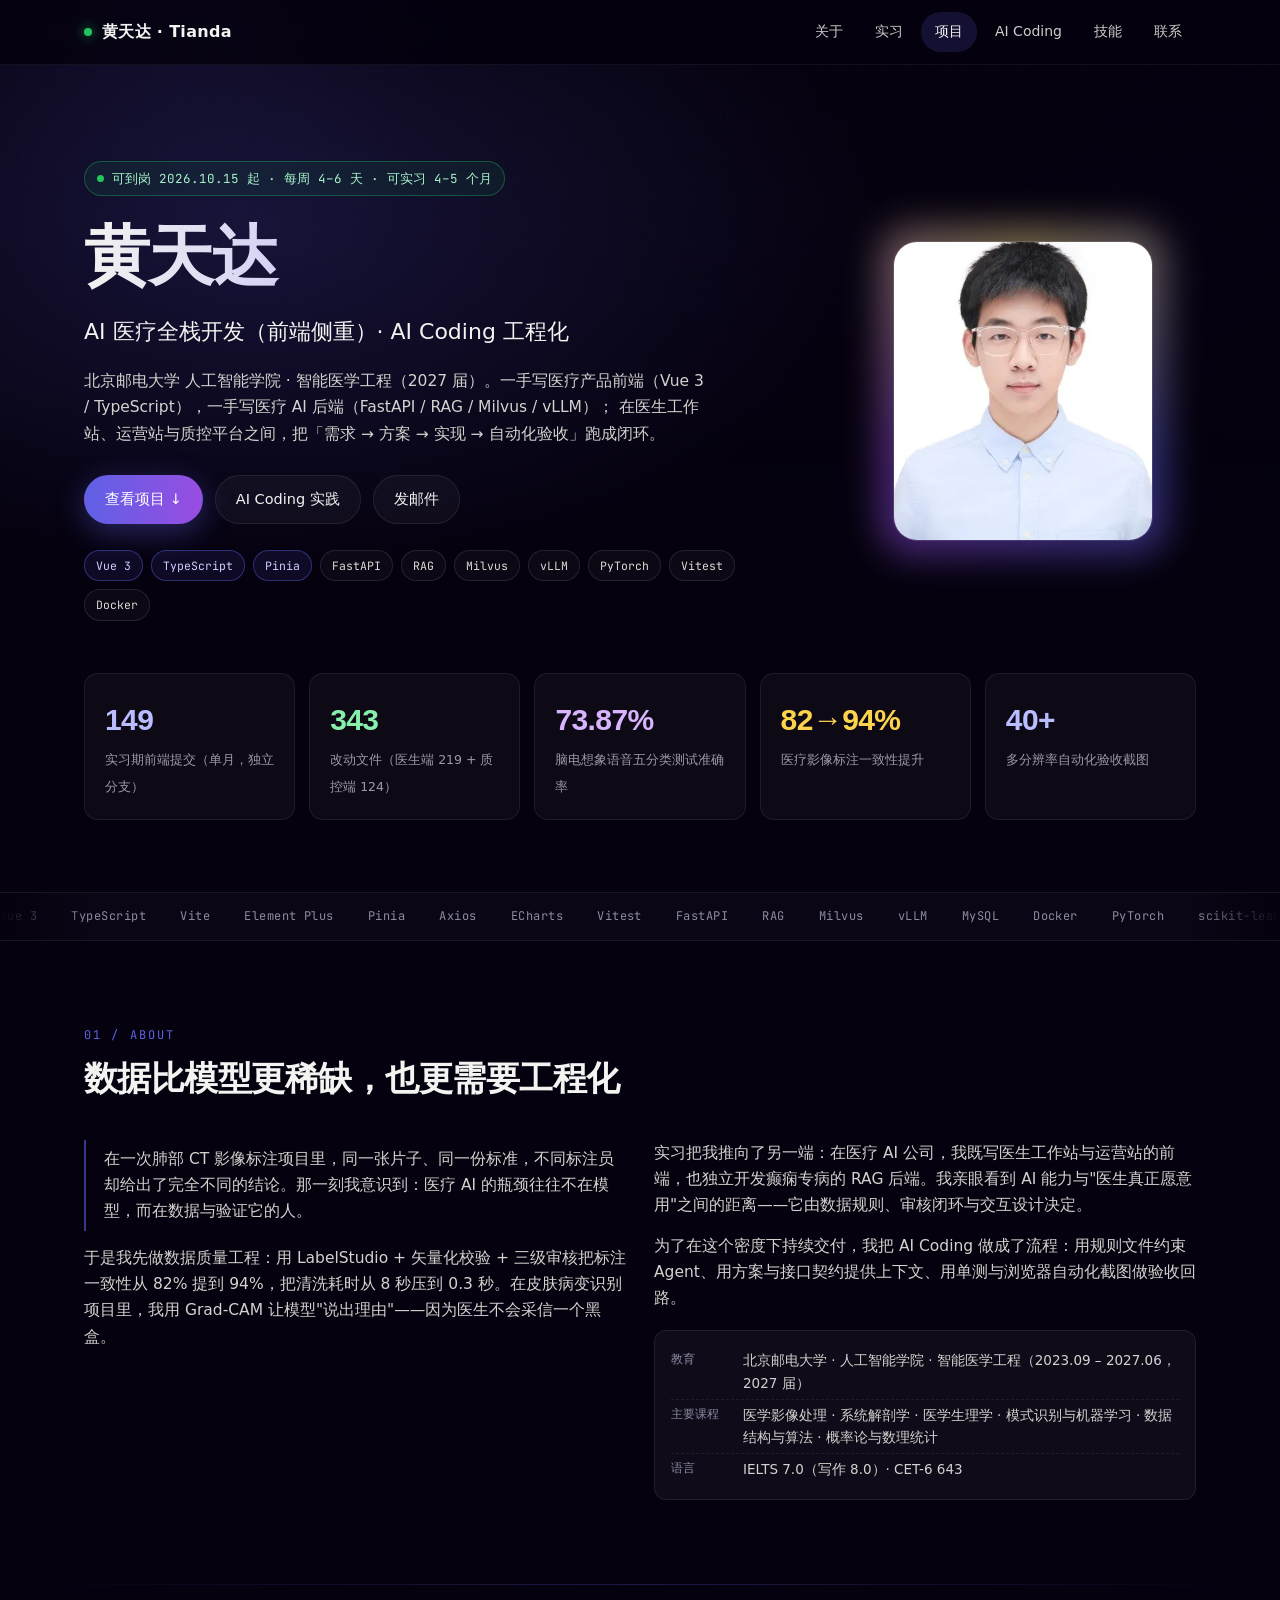
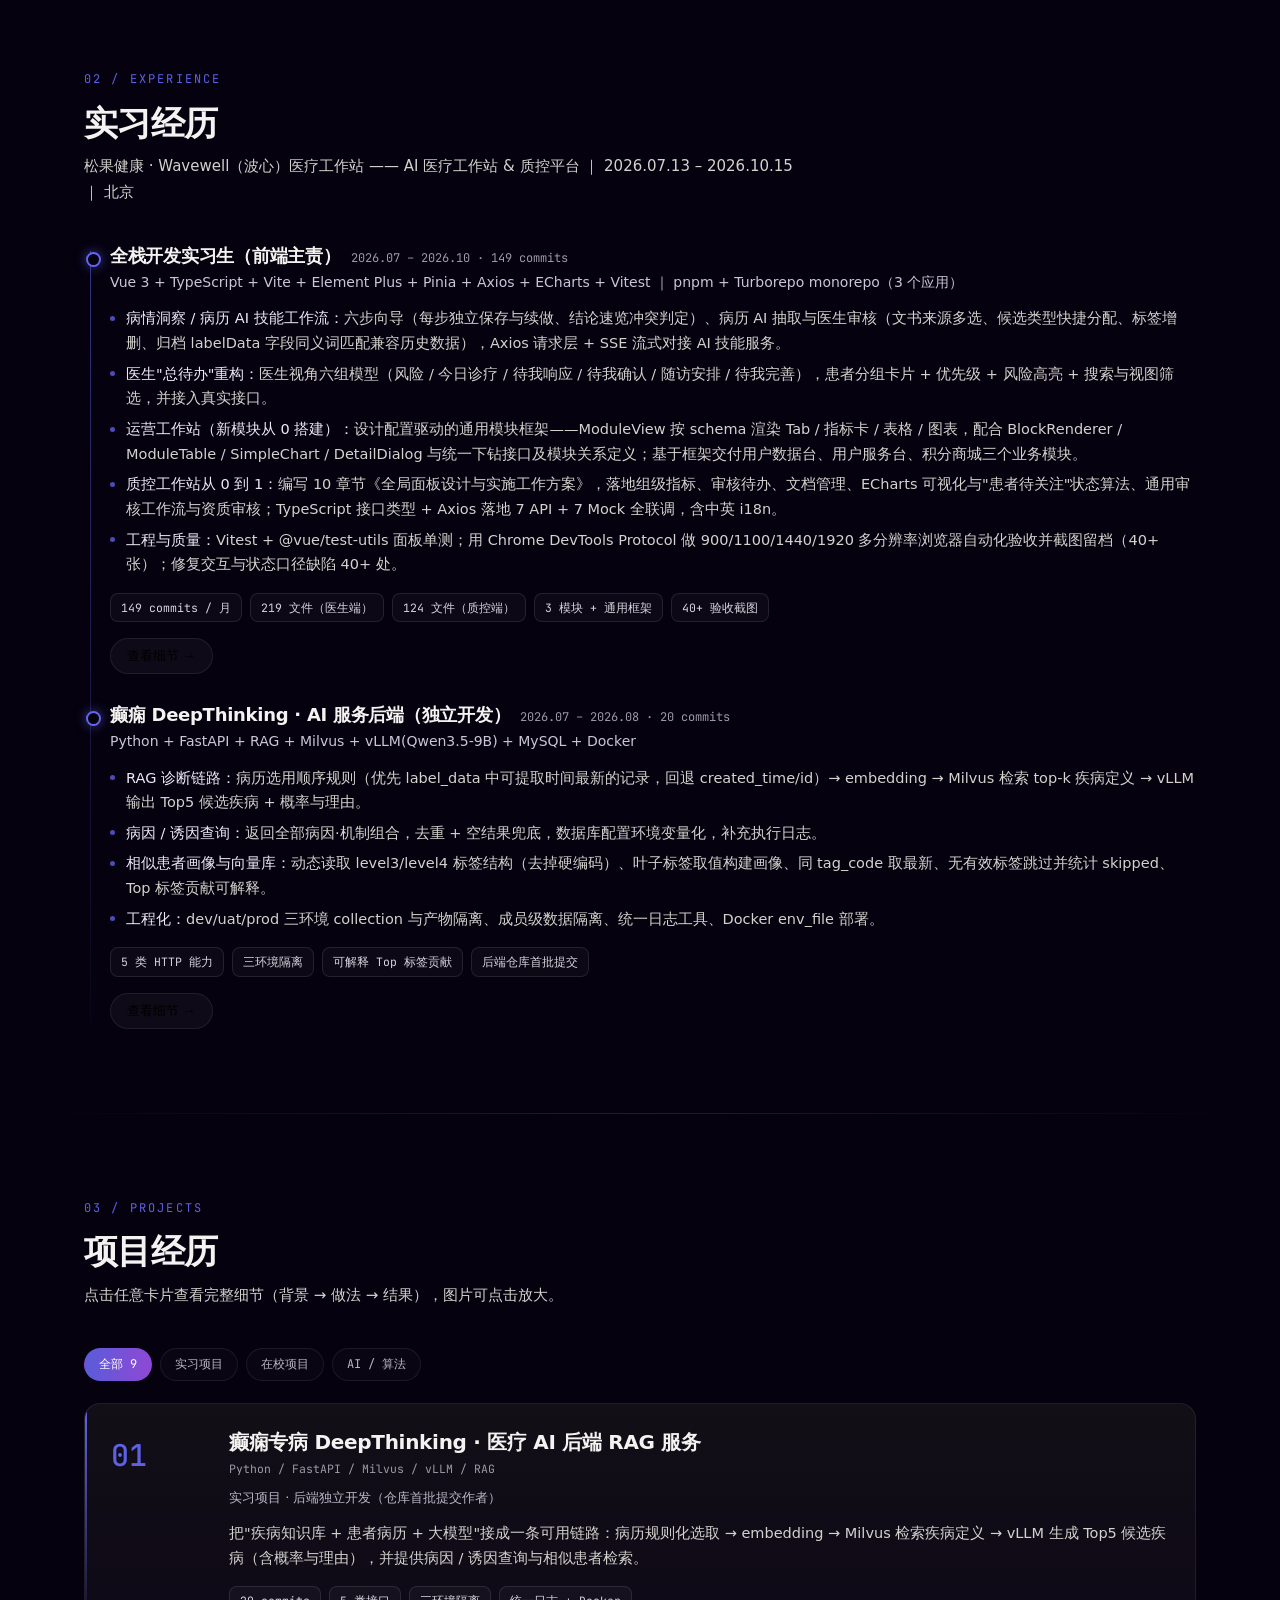
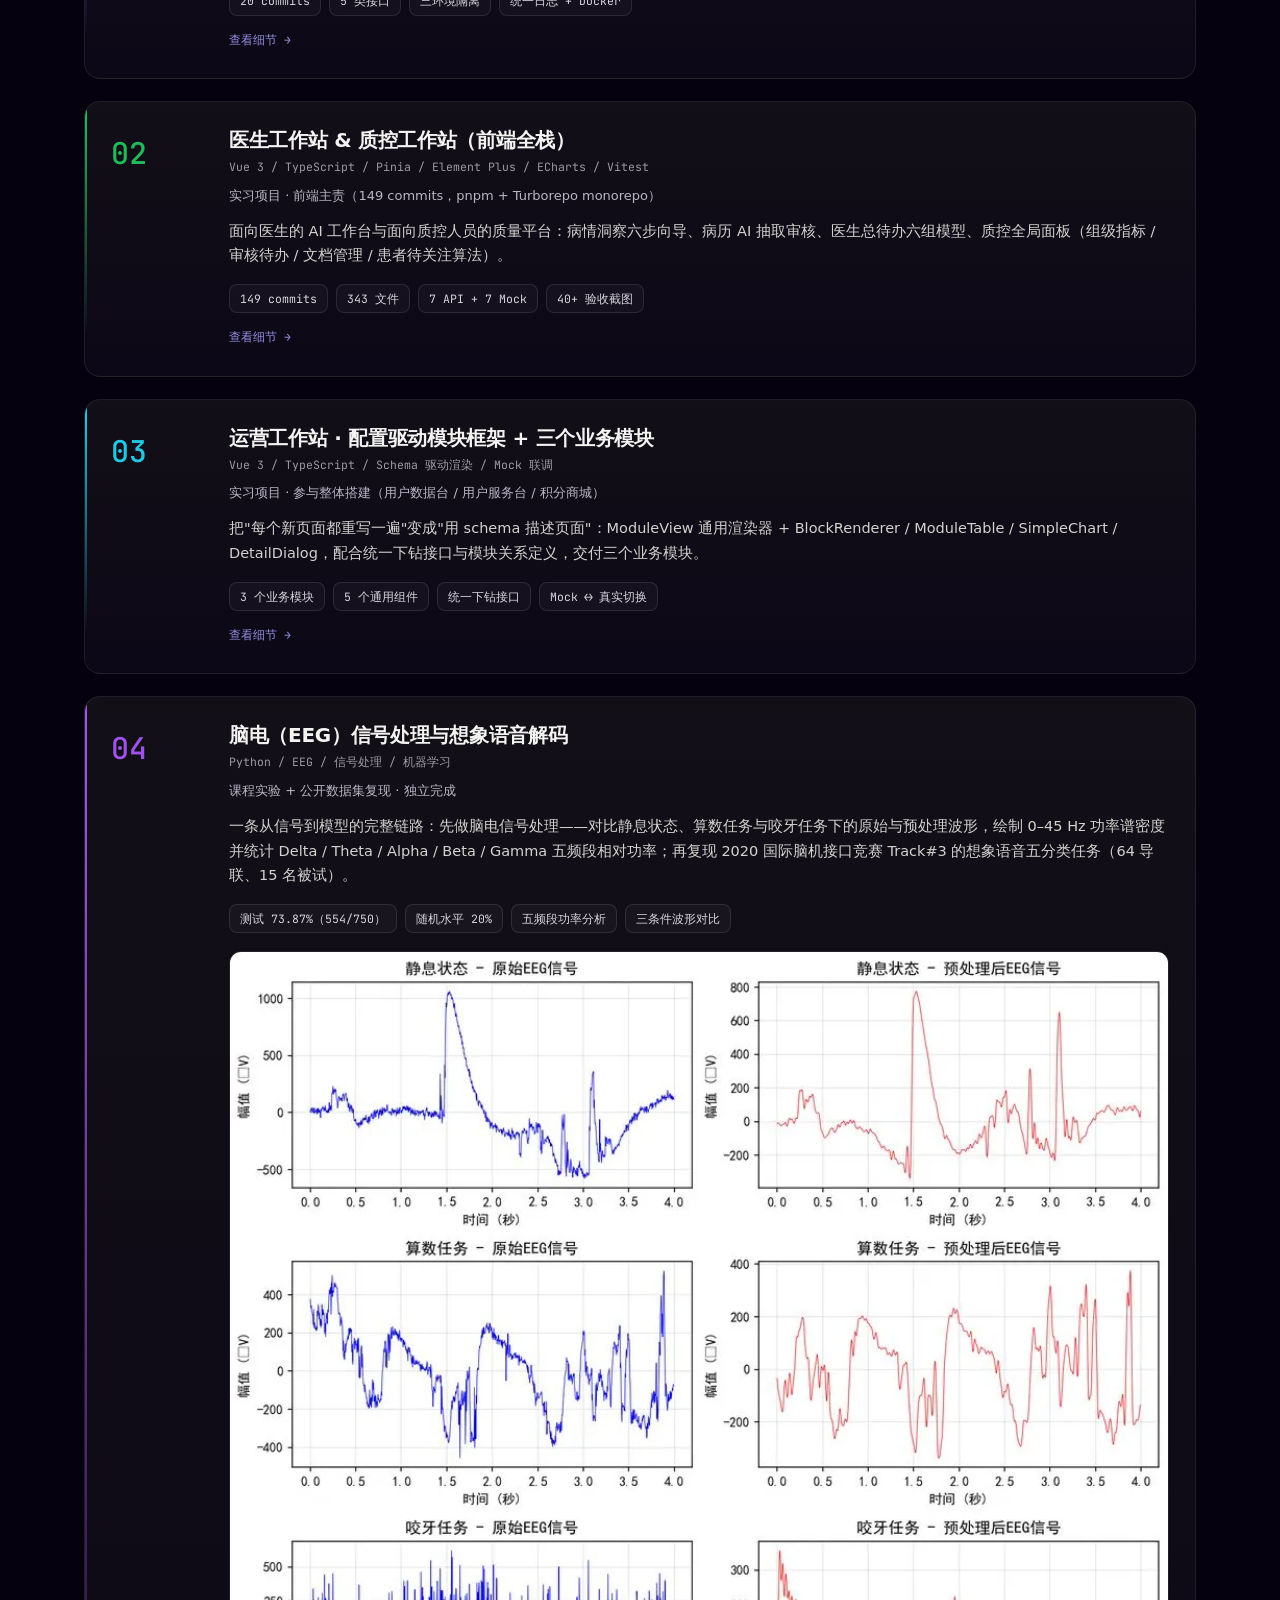
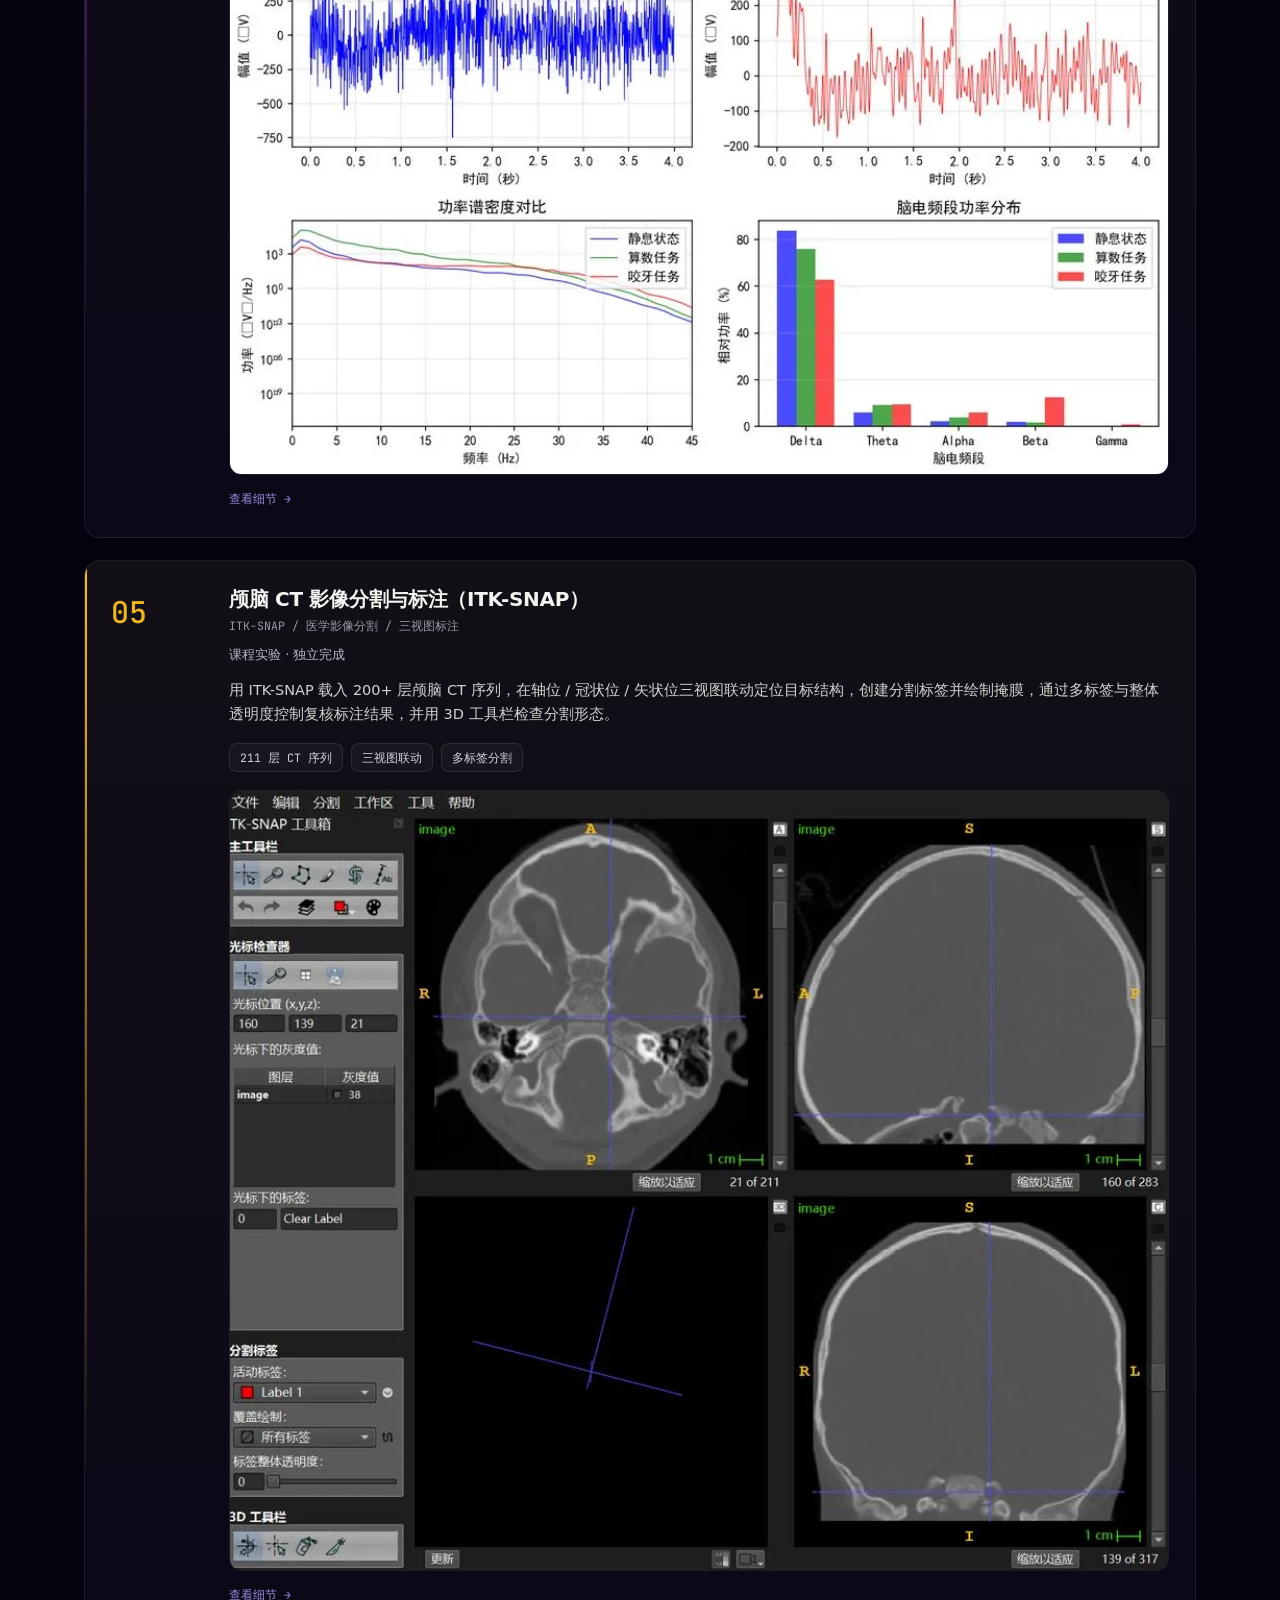
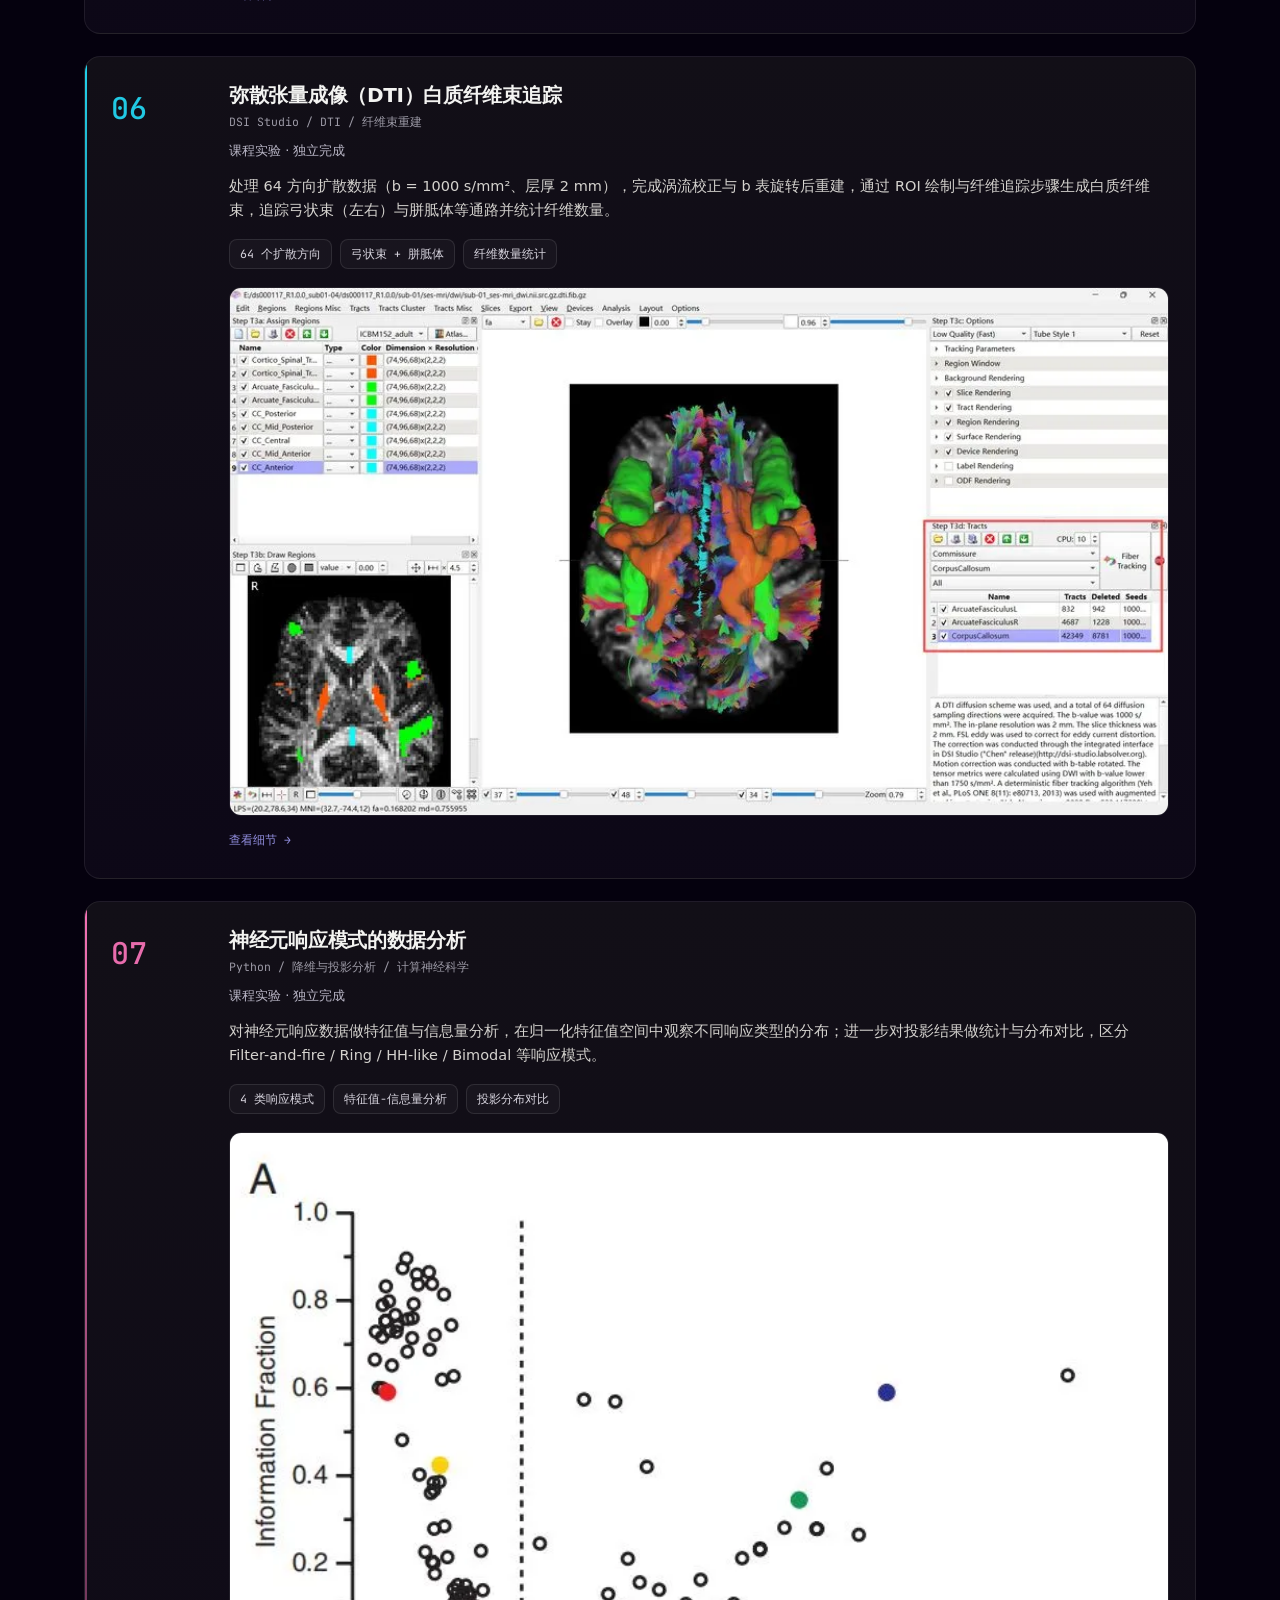
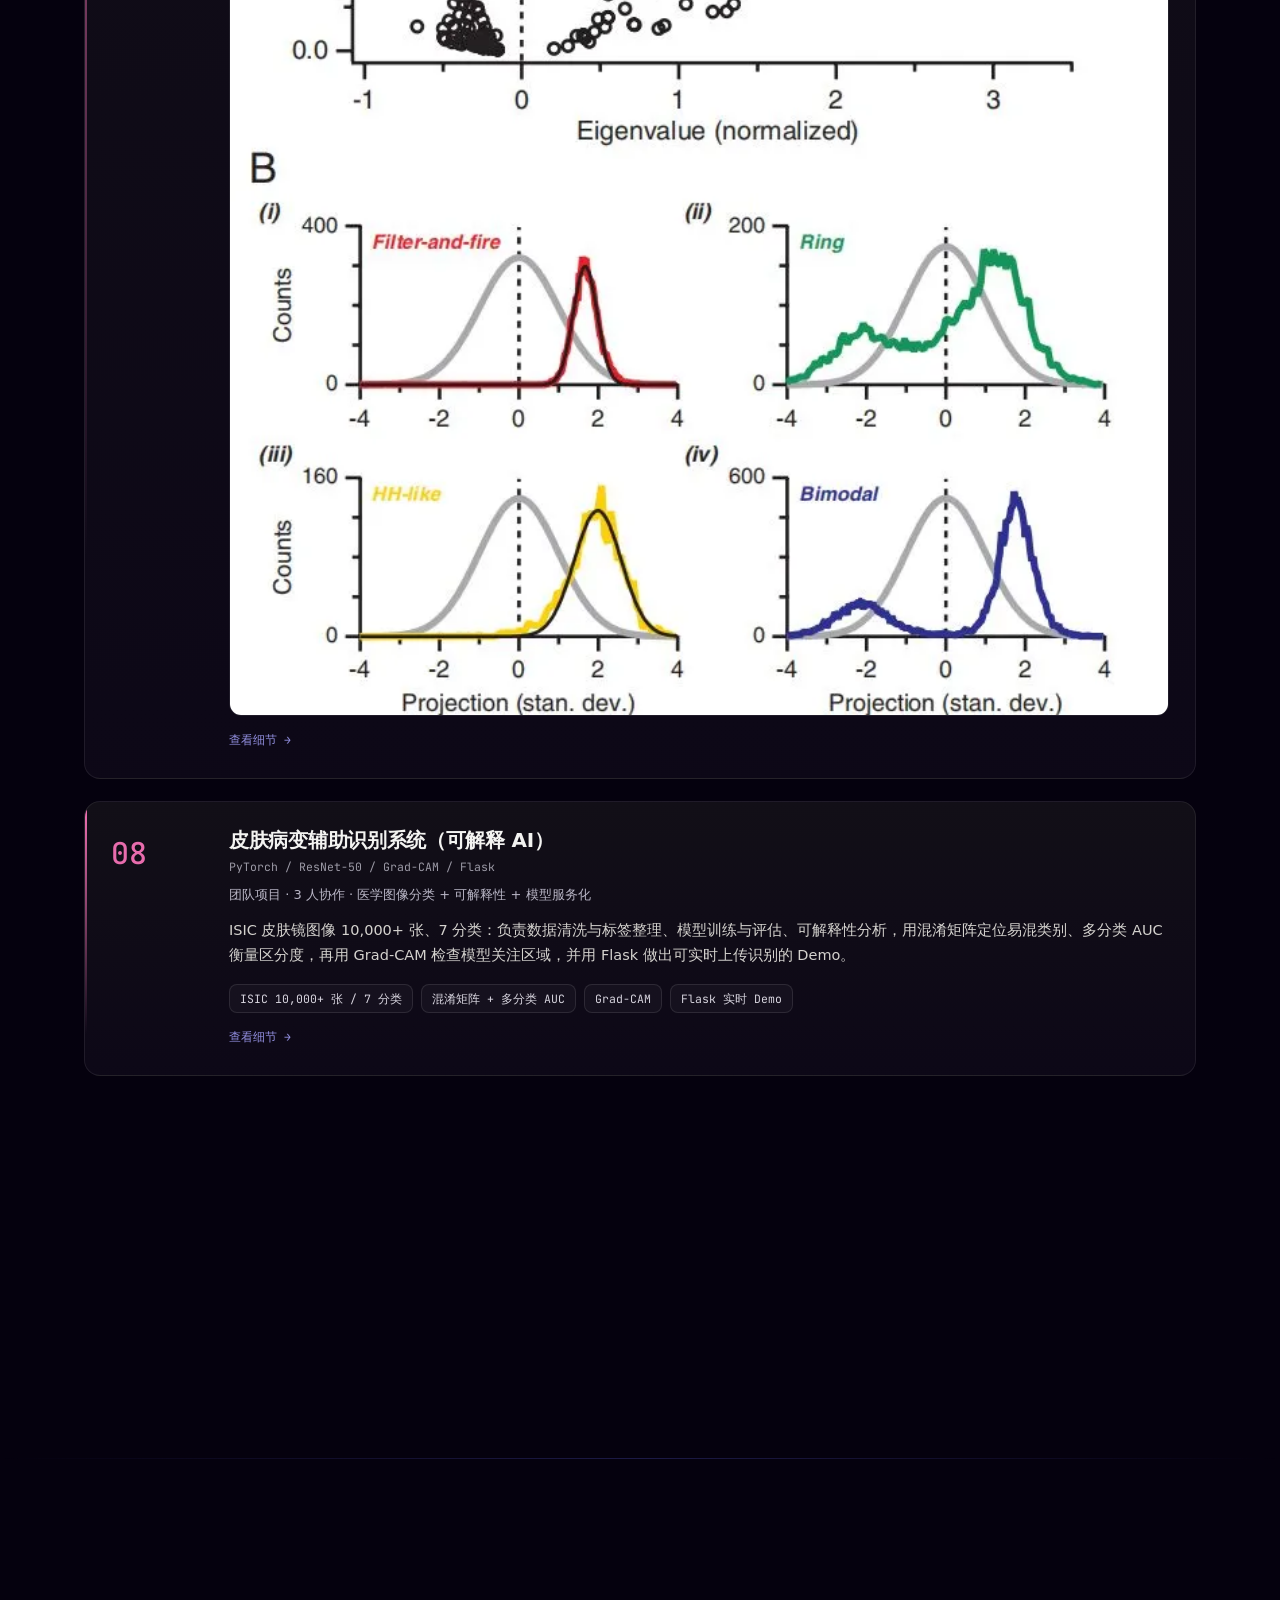
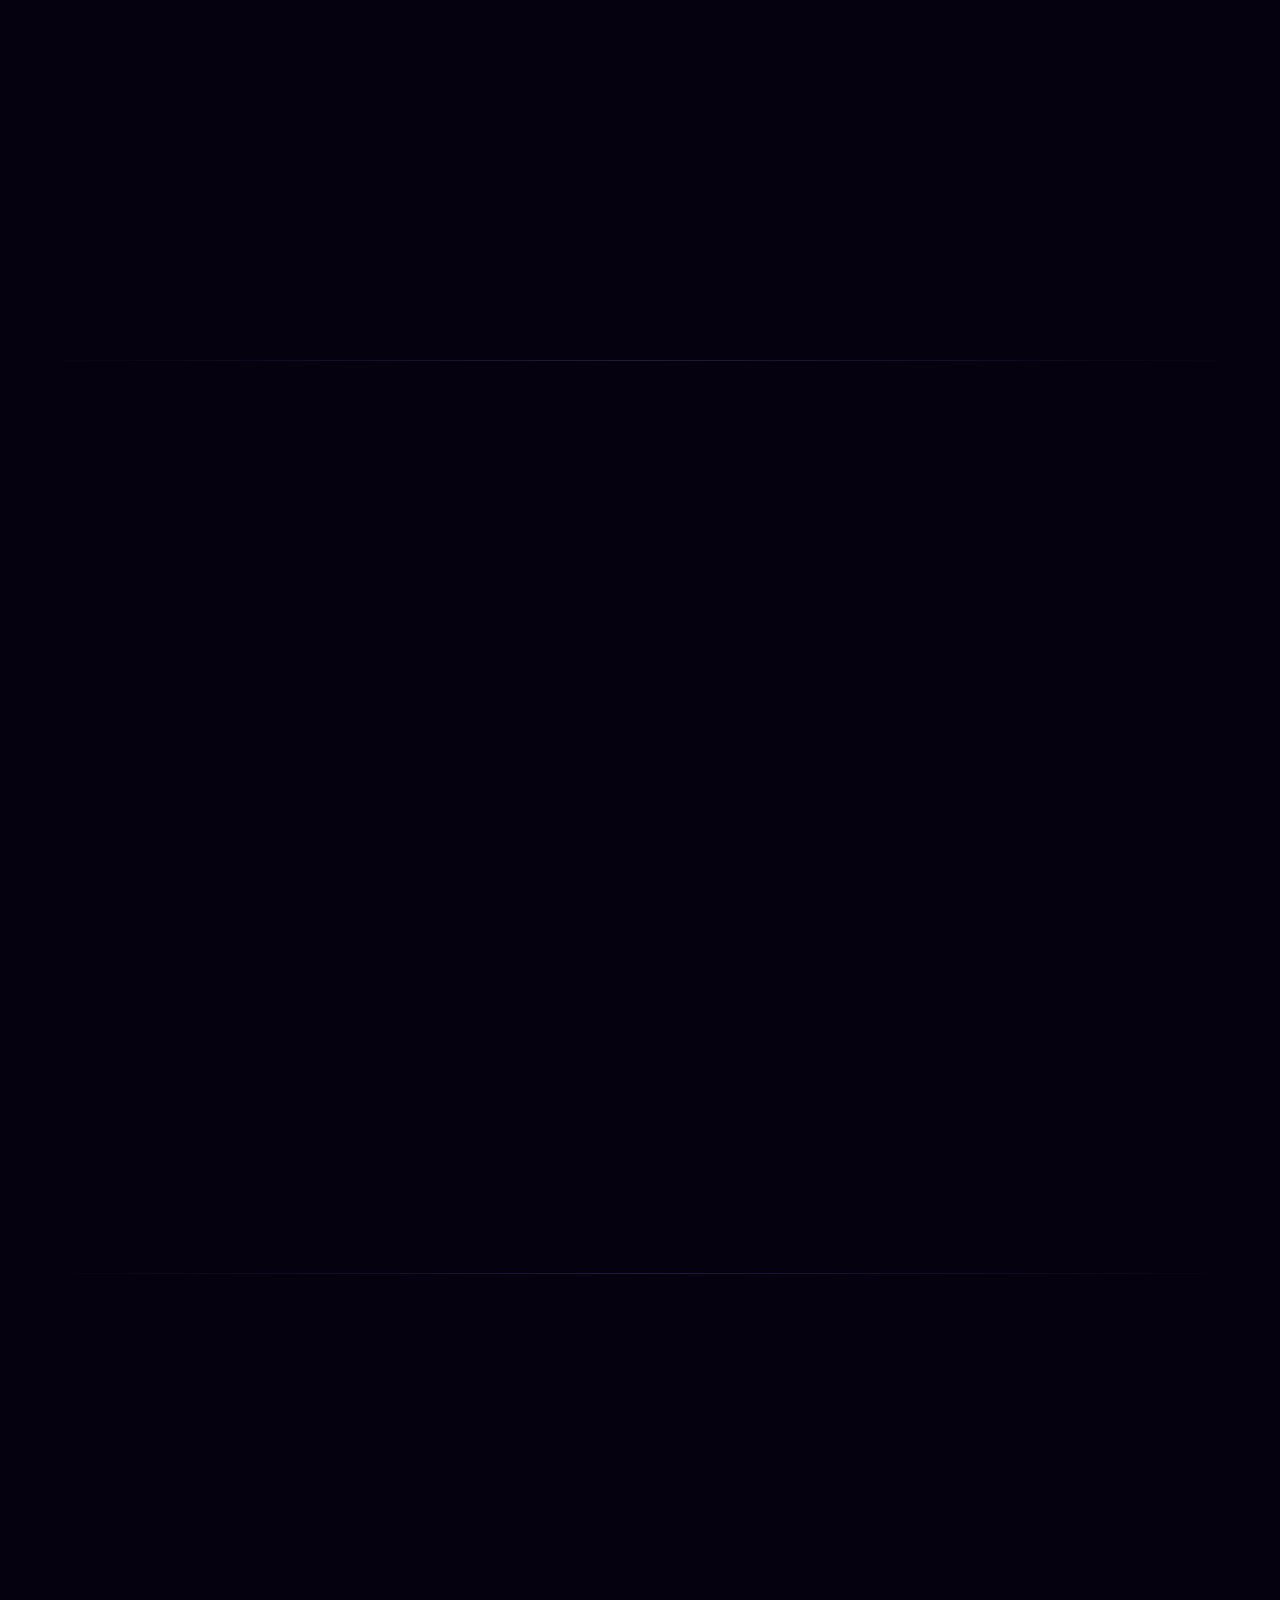
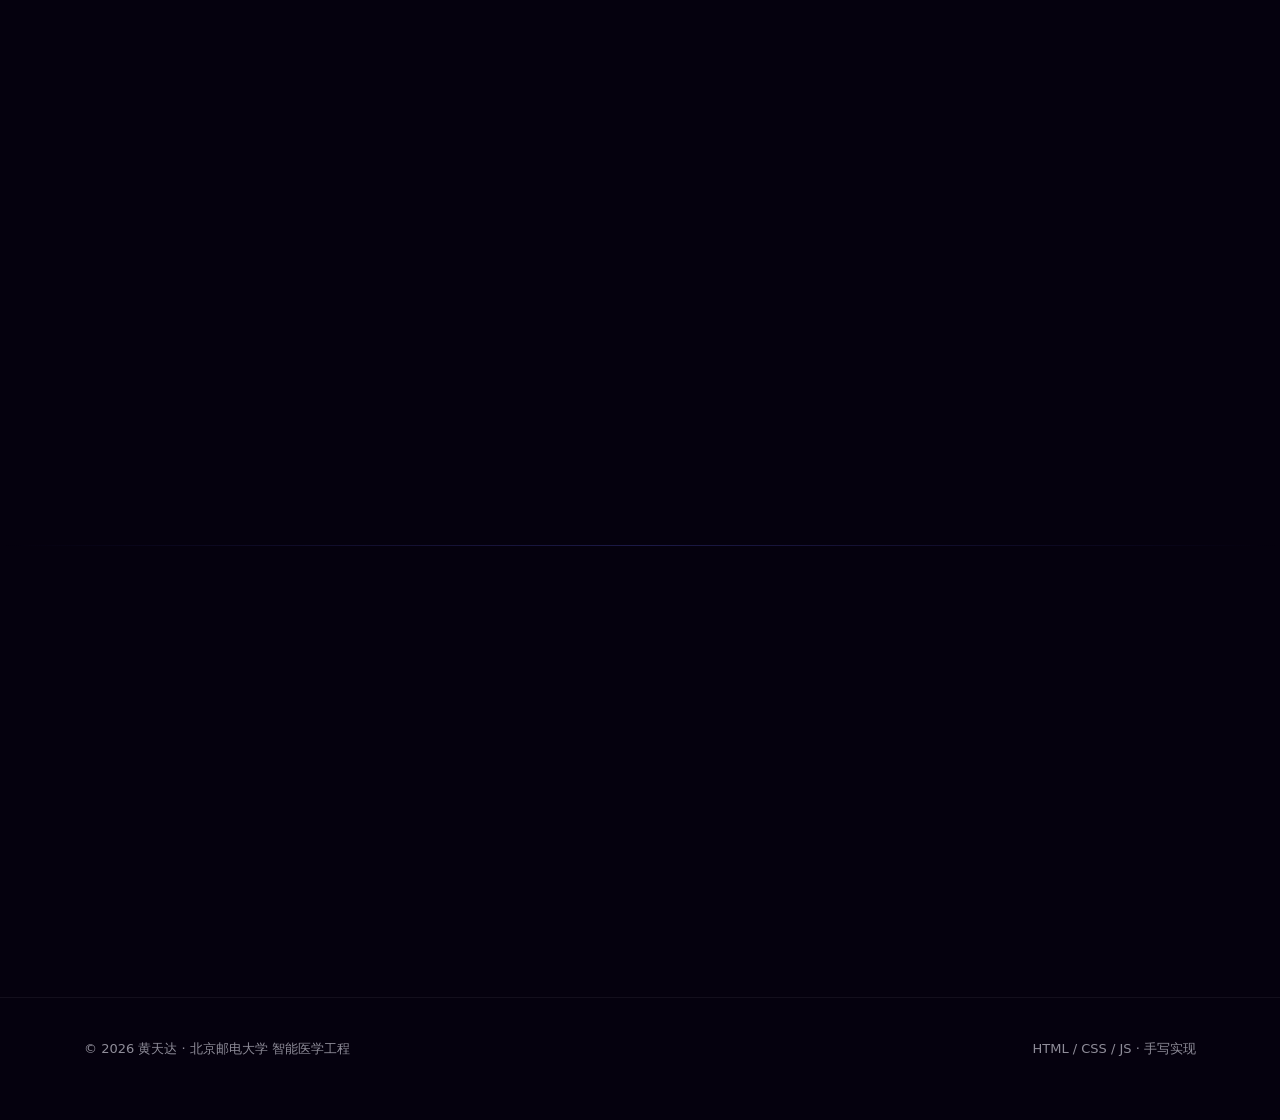
==== commit cafc692c: "style(site): 皮肤病变卡片与详情压缩到与其他项目同等篇幅" ====
--- a/index.html
+++ b/index.html
@@ -304,7 +304,7 @@
             <h3>皮肤病变辅助识别系统（可解释 AI）</h3>
             <div class="cat">PyTorch / ResNet-50 / Grad-CAM / Flask</div>
             <div class="team">团队项目 · 3 人协作 · 医学图像分类 + 可解释性 + 模型服务化</div>
-            <p class="desc">ISIC 皮肤镜图像 10,000+ 张、7 分类。我负责数据清洗与标签整理、模型测试与评估、可解释性分析，并独立完成 Demo 开发：ResNet-50 迁移学习建模，用混淆矩阵定位易混类别、多分类 AUC 衡量区分度，再用 Grad-CAM 检查模型是在看病灶还是背景伪影，最后用 Flask 做出可实时上传识别的 Demo。</p>
+            <p class="desc">ISIC 皮肤镜图像 10,000+ 张、7 分类：负责数据清洗与标签整理、模型训练与评估、可解释性分析，用混淆矩阵定位易混类别、多分类 AUC 衡量区分度，再用 Grad-CAM 检查模型关注区域，并用 Flask 做出可实时上传识别的 Demo。</p>
             <div class="metrics">
               <span class="metric">ISIC 10,000+ 张 / 7 分类</span><span class="metric">混淆矩阵 + 多分类 AUC</span><span class="metric">Grad-CAM</span><span class="metric">Flask 实时 Demo</span>
             </div>
@@ -660,30 +660,26 @@
     <div class="d-tags"><span>Python</span><span>降维分析</span><span>投影分布</span><span>计算神经科学</span></div>
   </div>
 
-    <div data-detail="p8">
+      <div data-detail="p8">
     <p class="d-lead">从模型到可演示的产品：不止做分类，还要让使用方看得懂、能上手。</p>
     <h4>背景 / 问题</h4>
     <ul>
-      <li>ISIC 皮肤镜图像 10,000+ 张、7 分类，属于类别间高度相似的细粒度任务，且医疗场景对"为什么这么判"有强诉求——纯黑盒结果无法建立信任。</li>
+      <li>ISIC 皮肤镜图像 10,000+ 张、7 分类，类别间高度相似；医疗场景对"为什么这么判"有强诉求，纯黑盒结果难以建立信任。</li>
       <li>团队 3 人协作，需要在有限时间内同时保证数据质量、模型效果与可演示性。</li>
     </ul>
     <h4>做法</h4>
     <ul>
-      <li><b>数据：</b>负责清洗与标签核对——去重、尺寸统一、异常样本剔除，并确认 7 类分布，避免把数据问题带进模型。</li>
-      <li><b>建模：</b>用 ResNet-50 做迁移学习，按验证集调参。</li>
-      <li><b>评估：</b>不只看准确率——用混淆矩阵定位易混类别，用多分类 AUC 衡量整体区分度，据此决定是否需要针对性补充样本。</li>
-      <li><b>可解释：</b>用 Grad-CAM 叠加病灶热力图，检查模型关注的是病灶区域还是背景伪影，并据此复查误判样本。</li>
-      <li><b>交付：</b>用 Flask 搭建实时上传识别 Demo，让模型结果以"产品"的形式被体验和验证。</li>
-    </ul>
-    <h4>结果</h4>
-    <ul>
-      <li>完成 7 分类建模 → 评估 → 可解释性分析的完整闭环，Demo 支持上传图像即时返回预测结果与模型关注区域。</li>
-      <li>[待补] 准确率 / 多分类 AUC 具体数值。</li>
+      <li><b>数据：</b>负责清洗与标签核对（去重、尺寸统一、异常样本剔除，确认 7 类分布）。</li>
+      <li><b>建模与评估：</b>ResNet-50 迁移学习建模，按验证集调参；用混淆矩阵定位易混类别、多分类 AUC 衡量整体区分度，而不是只看准确率。</li>
+      <li><b>可解释性：</b>用 Grad-CAM 叠加病灶热力图，检查模型关注的是病灶区域还是背景伪影，并据此复查误判样本。</li>
+      <li><b>交付：</b>用 Flask 搭建实时上传识别 Demo，让结果以可体验的产品形式被验证。</li>
+    </ul>
+    <h4>结果</h4>
+    <ul>
+      <li>完成"数据 → 建模 → 评估 → 可解释 → 可演示"的完整闭环，Demo 支持上传图像即时返回预测结果与模型关注区域。</li>
     </ul>
     <div class="d-tags"><span>PyTorch</span><span>ResNet-50</span><span>混淆矩阵</span><span>AUC</span><span>Grad-CAM</span><span>Flask</span></div>
   </div>
-
-
 
 
 <div data-detail="p9">
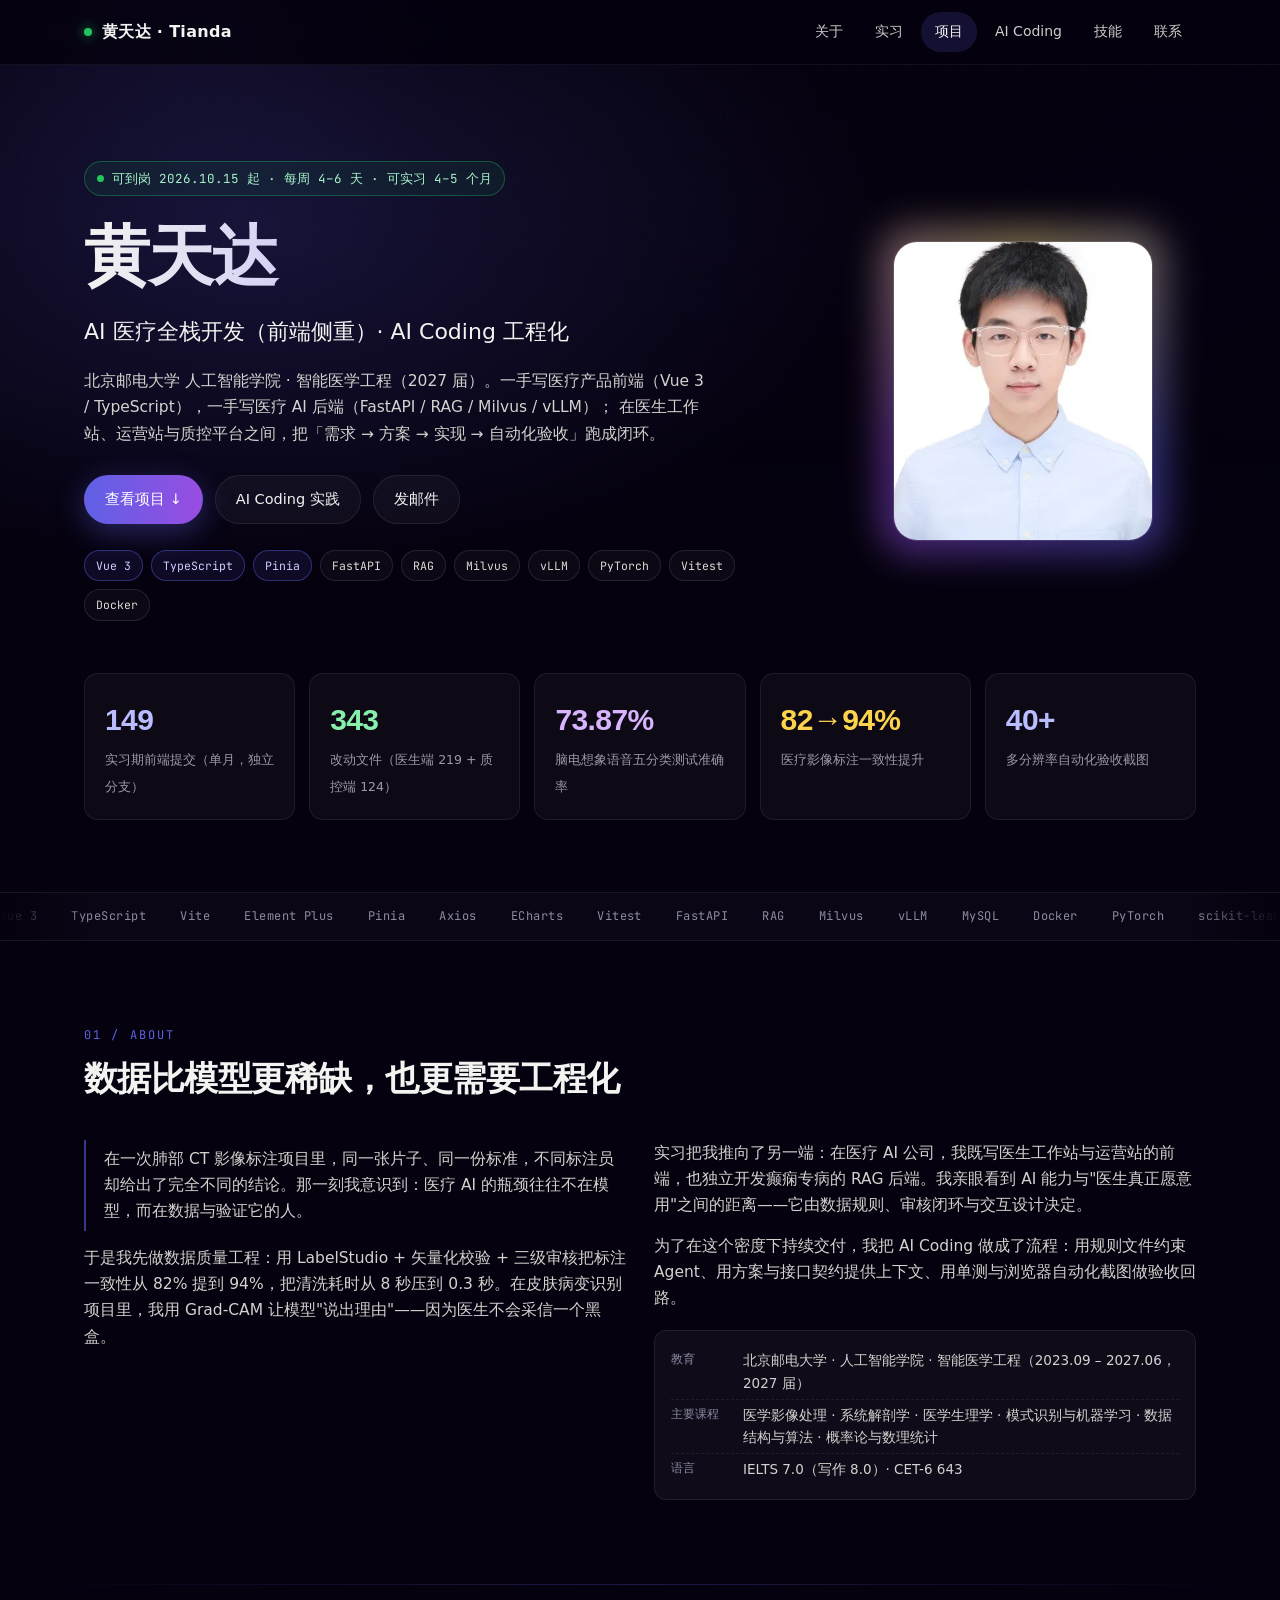
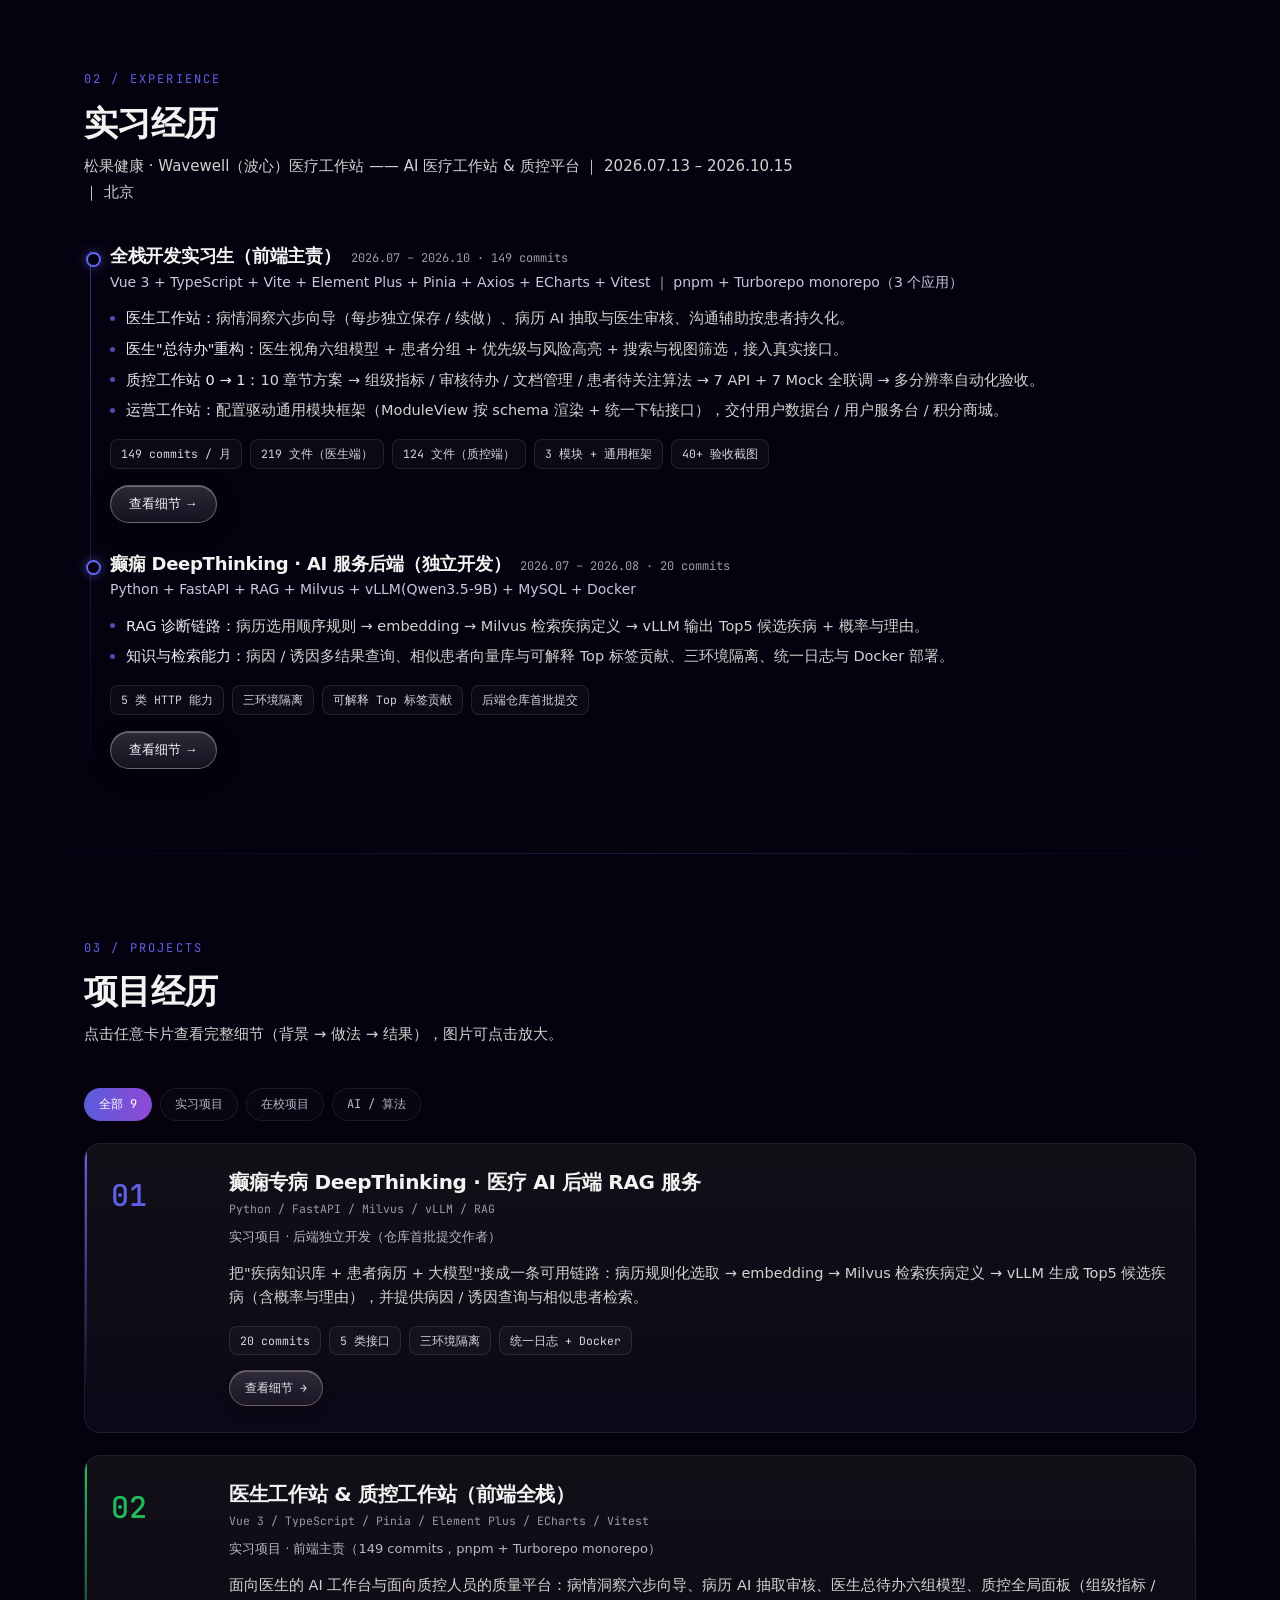
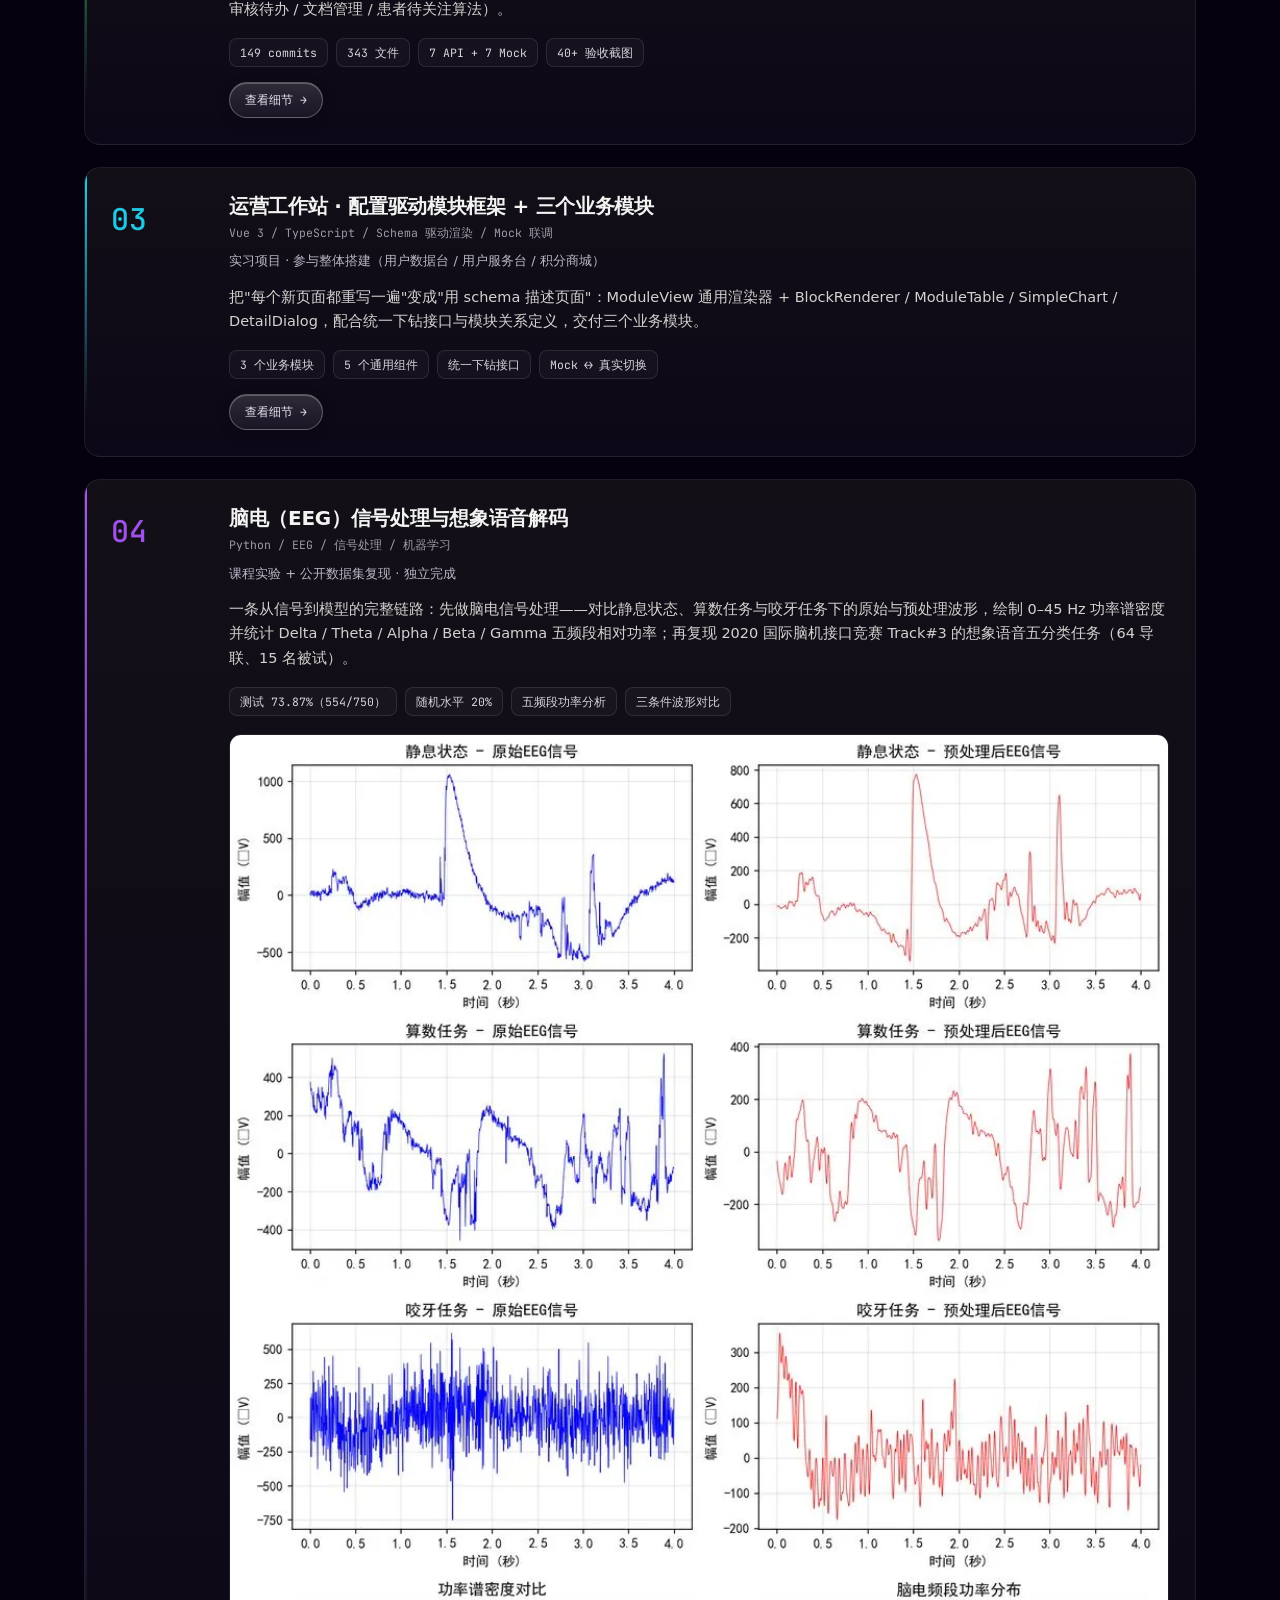
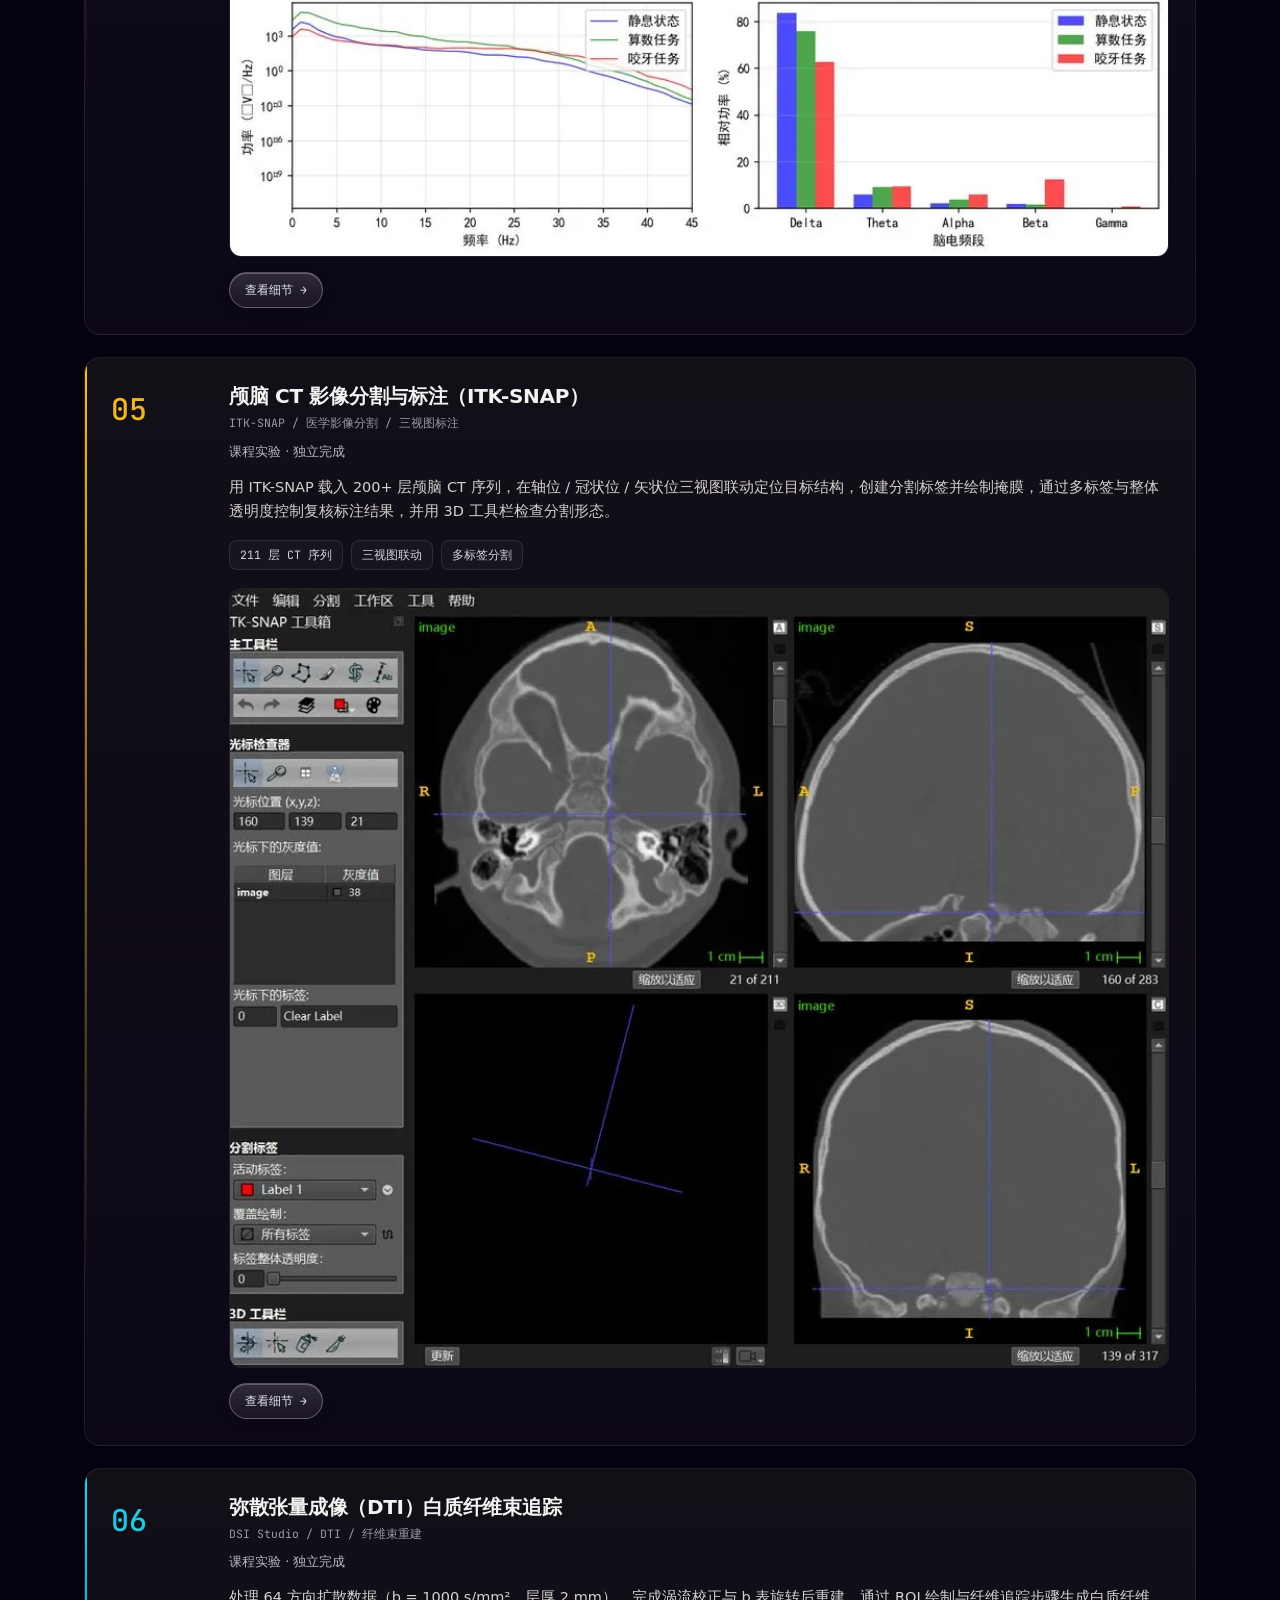
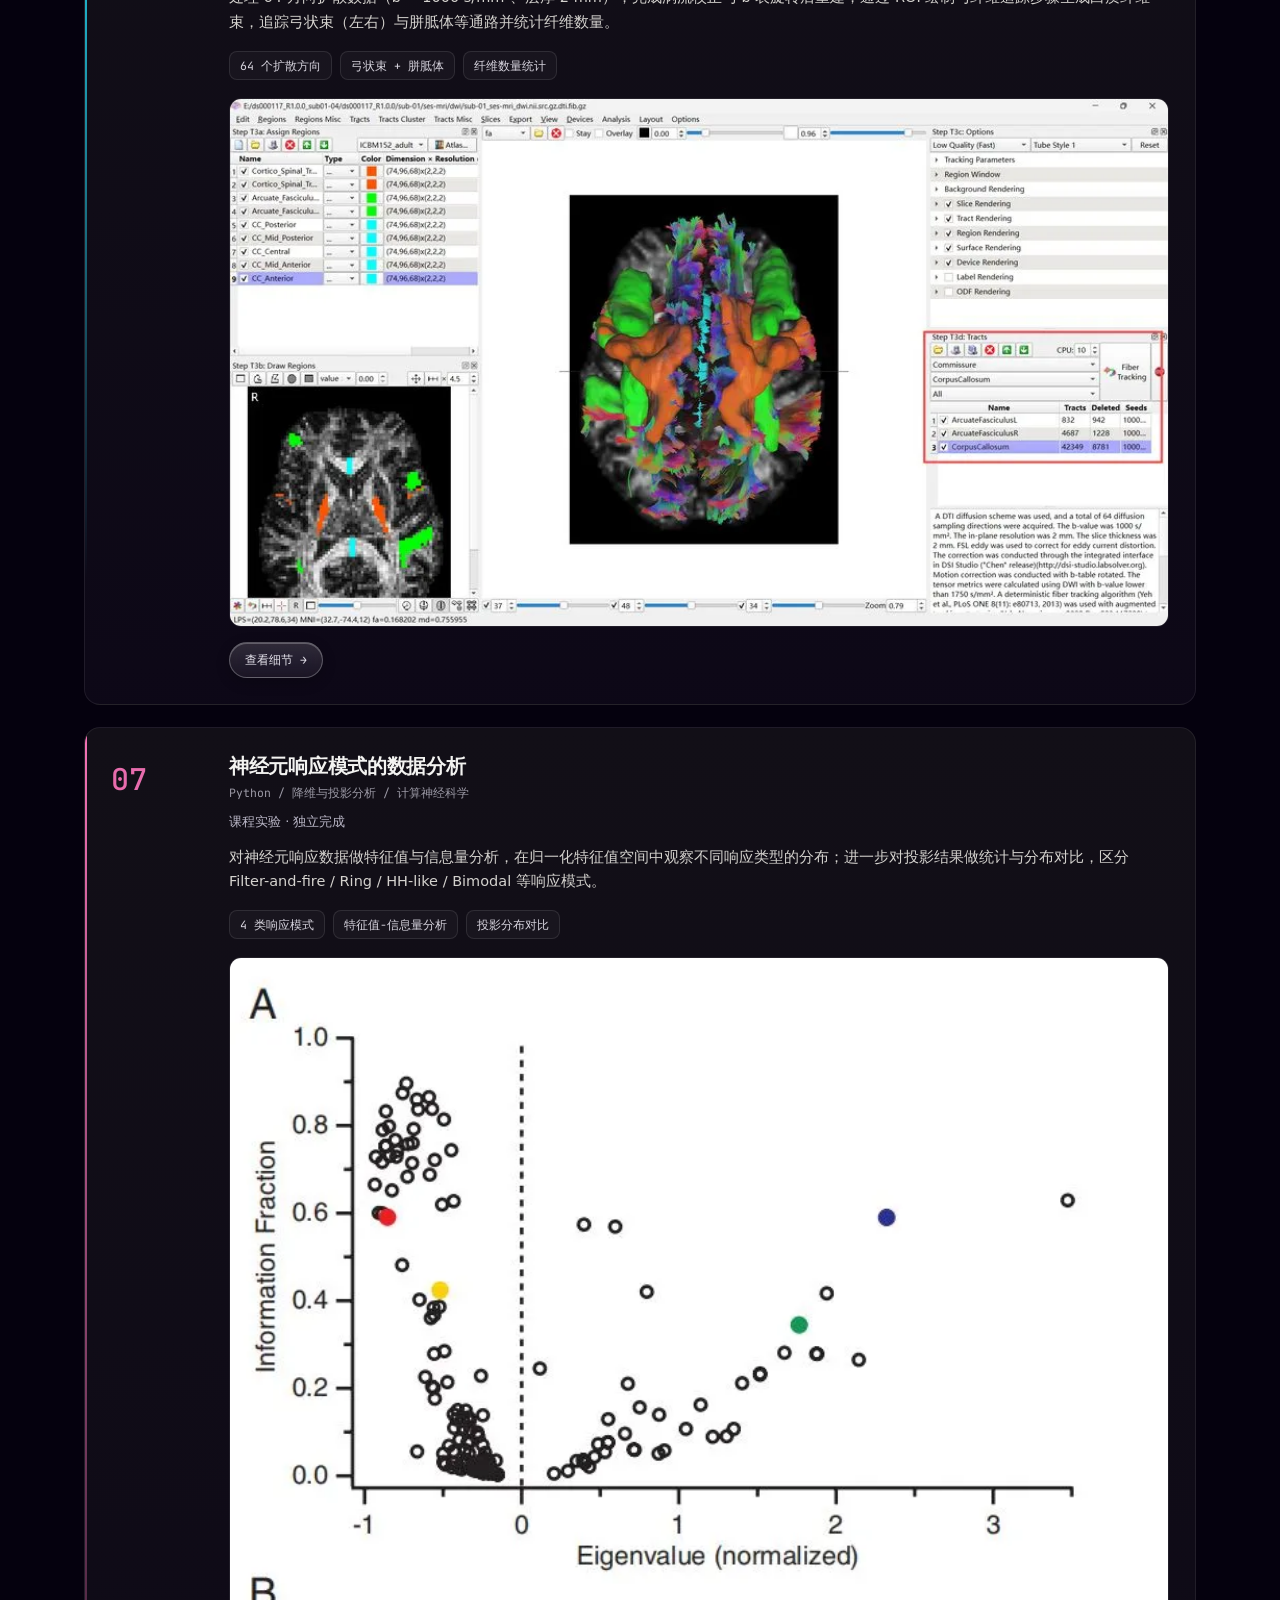
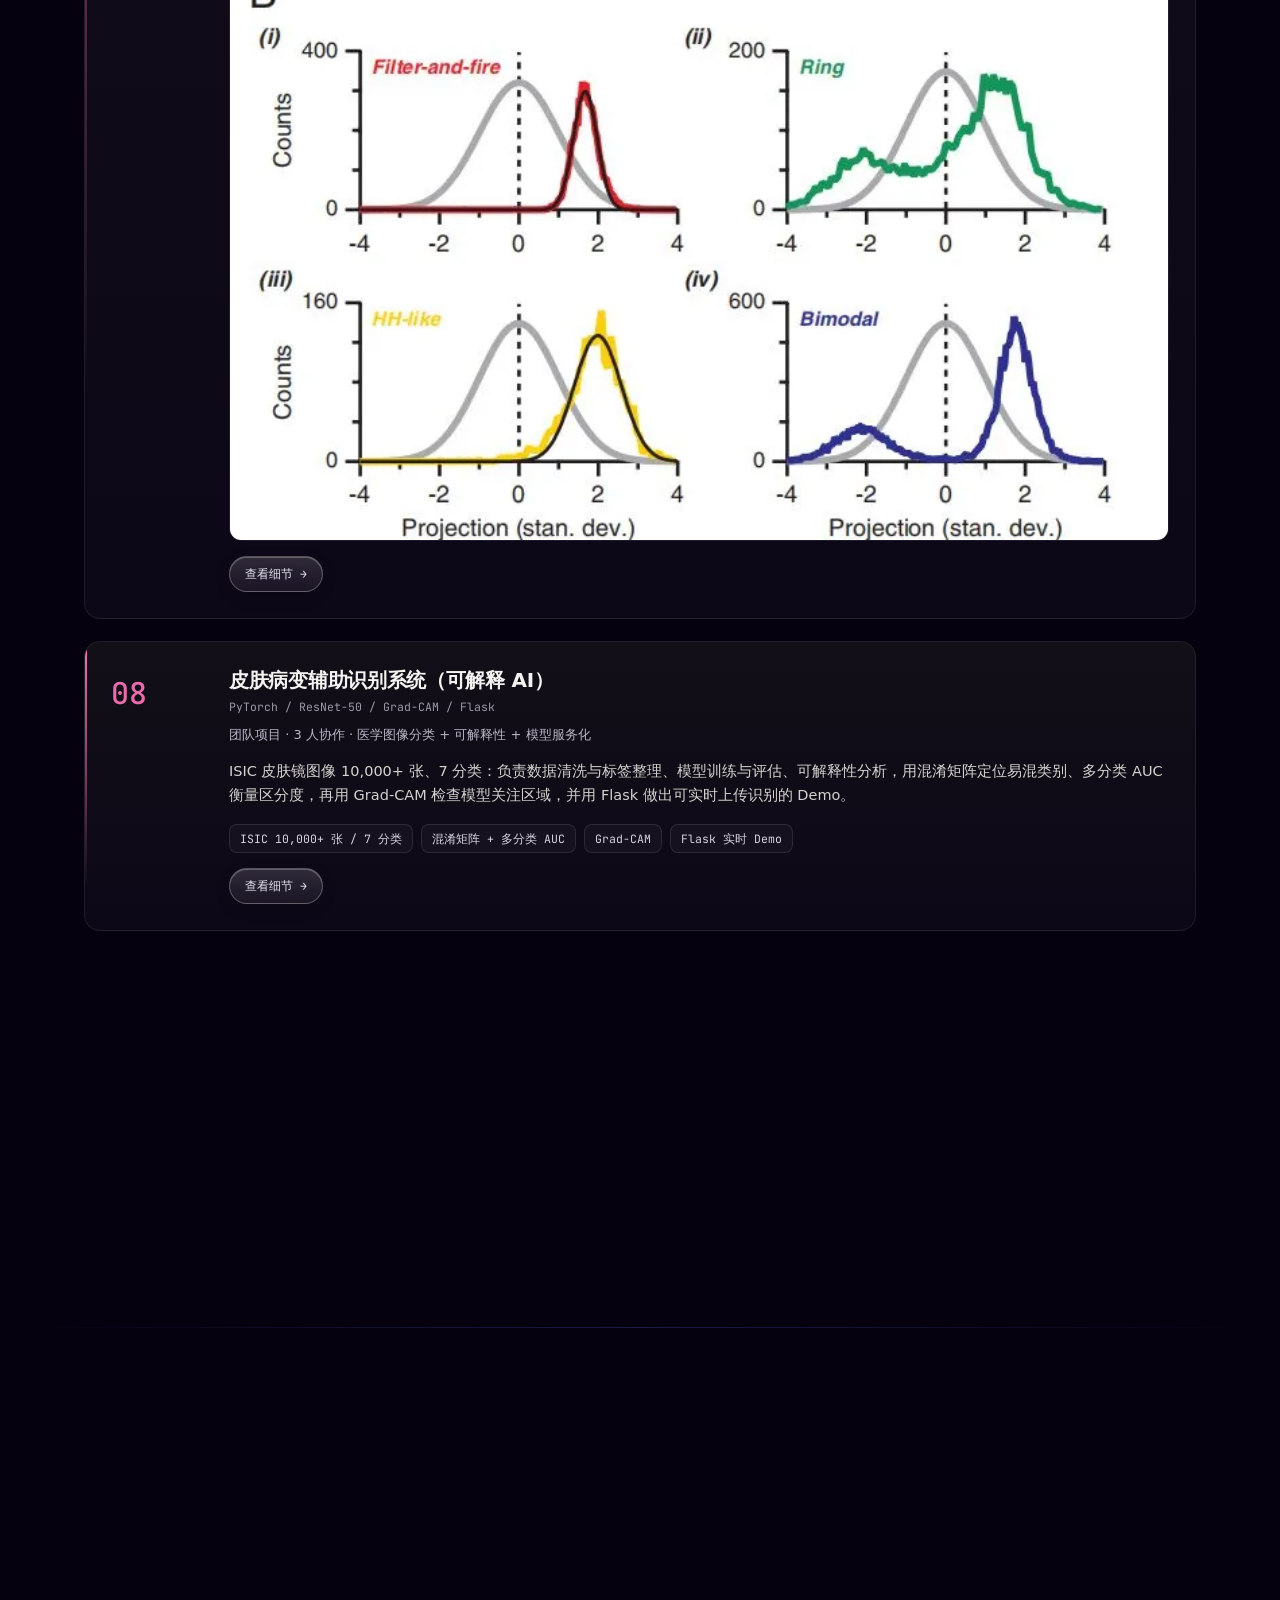
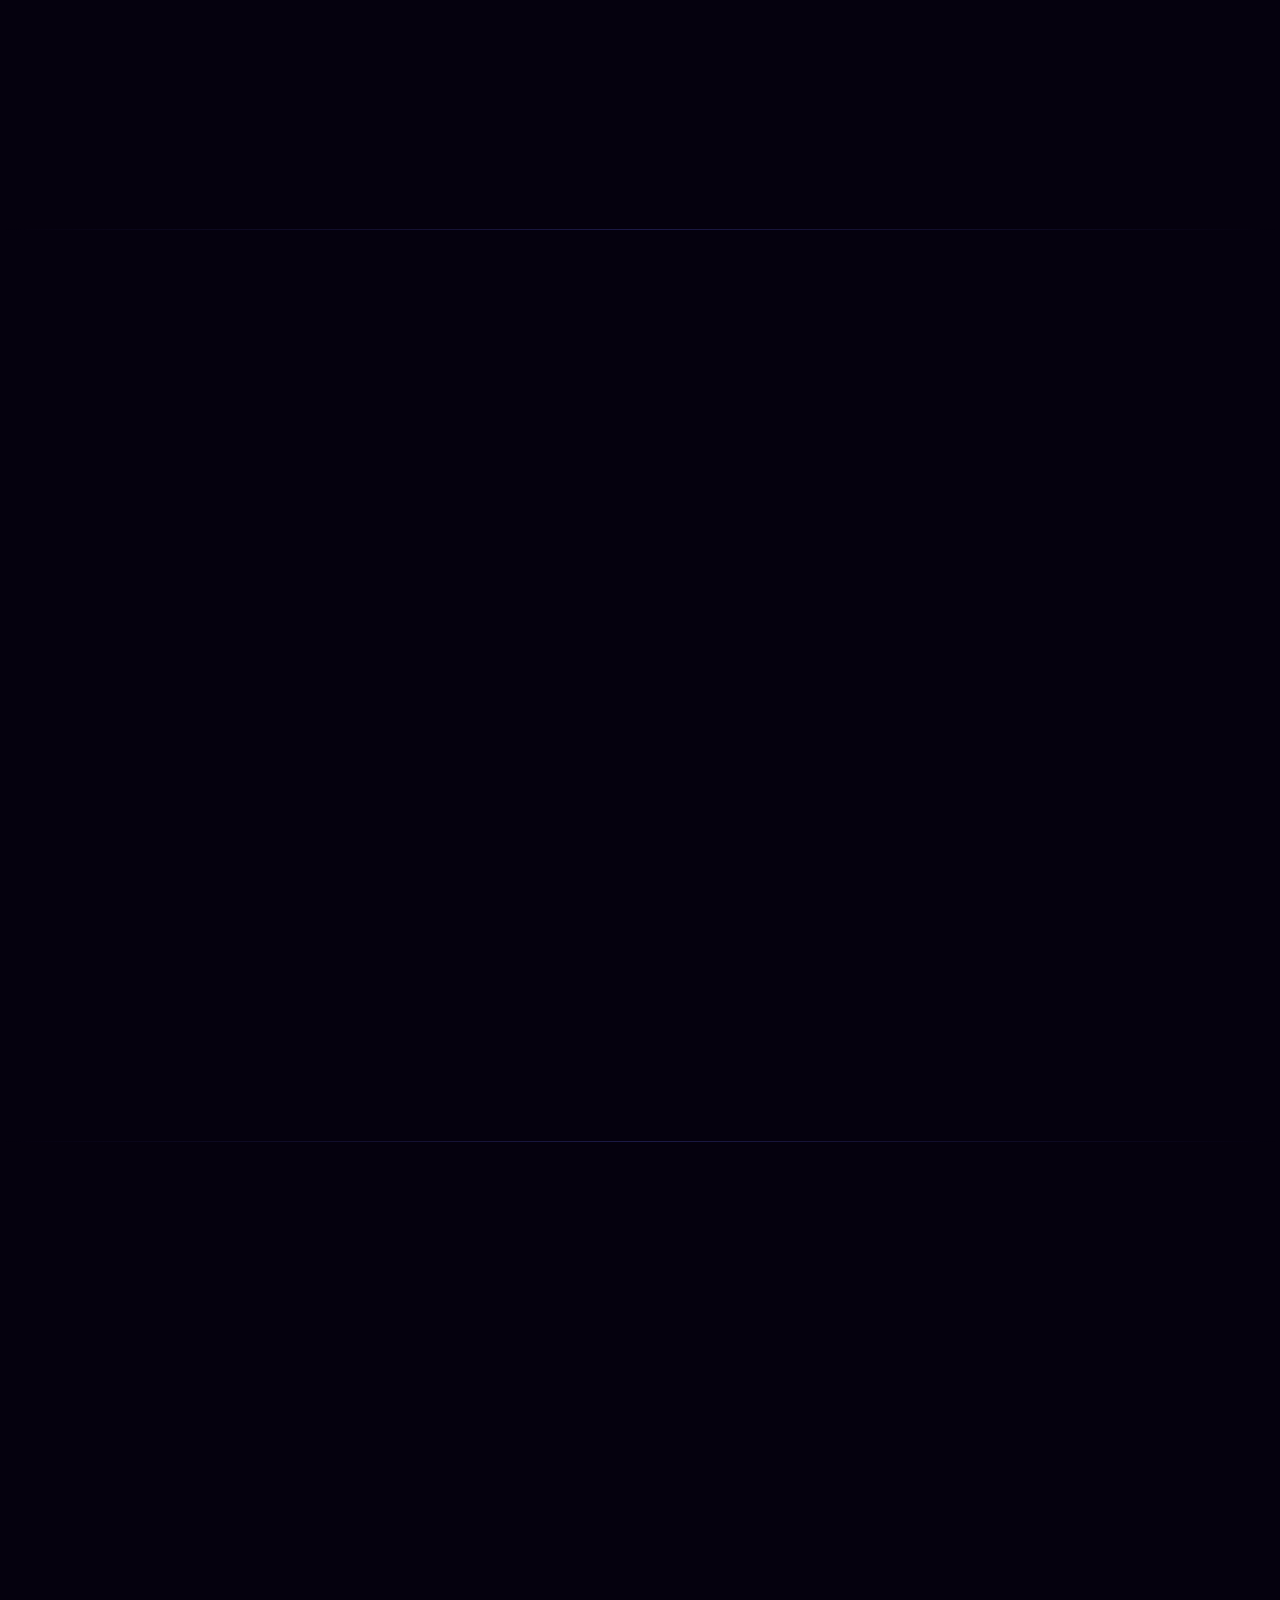
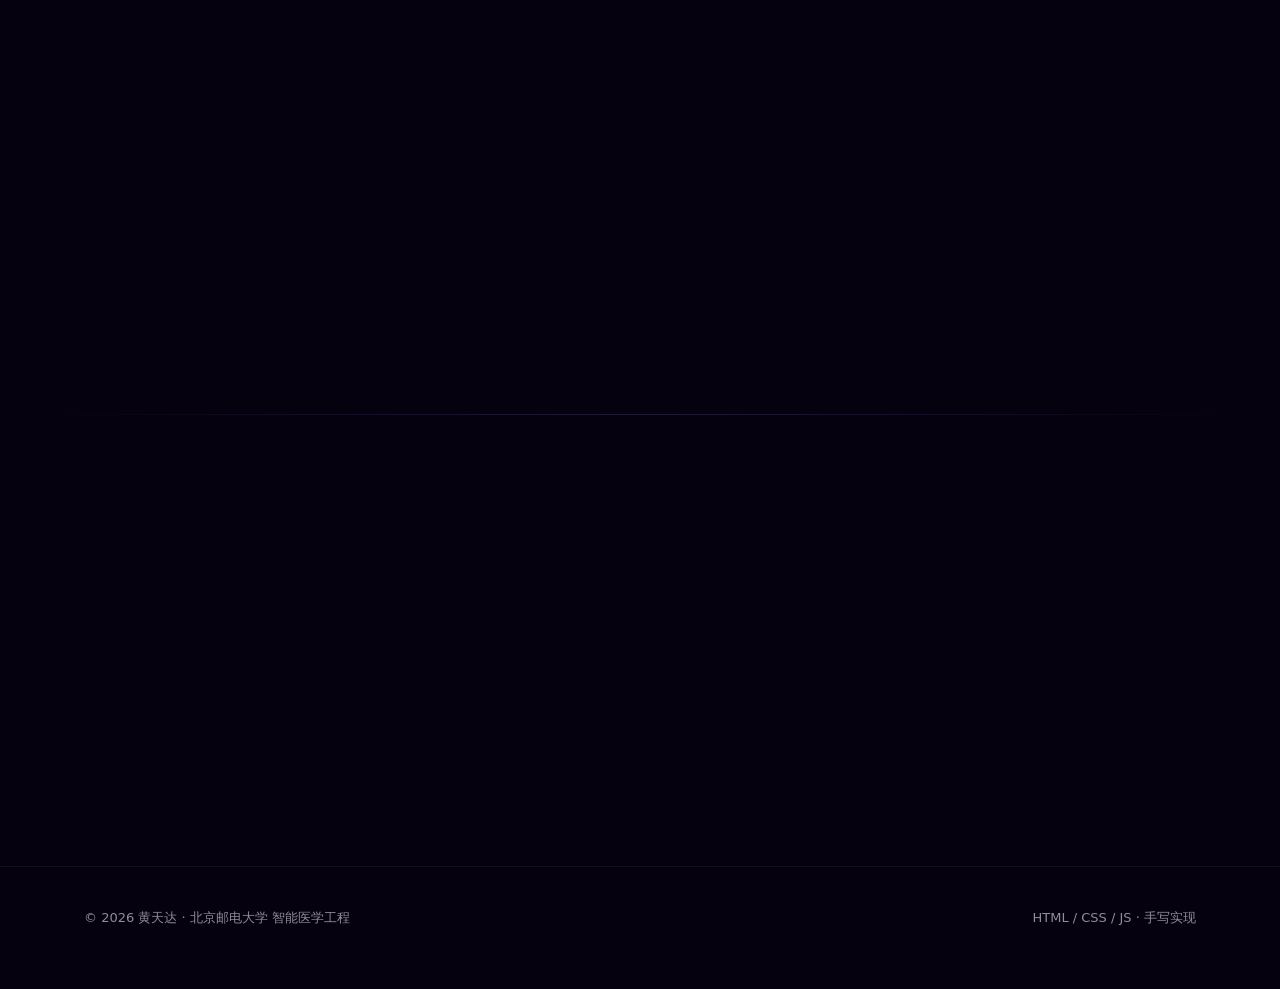
==== commit 1663cc03: "style(site): 实习条精简为摘要、细节移入弹窗；查看详情按钮改为浅色毛玻璃" ====
--- a/index.html
+++ b/index.html
@@ -133,11 +133,10 @@
           </div>
           <p class="tl-role">Vue 3 + TypeScript + Vite + Element Plus + Pinia + Axios + ECharts + Vitest ｜ pnpm + Turborepo monorepo（3 个应用）</p>
           <ul class="tl-body">
-            <li><b>病情洞察 / 病历 AI 技能工作流：</b>六步向导（每步独立保存与续做、结论速览冲突判定）、病历 AI 抽取与医生审核（文书来源多选、候选类型快捷分配、标签增删、归档 labelData 字段同义词匹配兼容历史数据），Axios 请求层 + SSE 流式对接 AI 技能服务。</li>
-            <li><b>医生"总待办"重构：</b>医生视角六组模型（风险 / 今日诊疗 / 待我响应 / 待我确认 / 随访安排 / 待我完善），患者分组卡片 + 优先级 + 风险高亮 + 搜索与视图筛选，并接入真实接口。</li>
-            <li><b>运营工作站（新模块从 0 搭建）：</b>设计配置驱动的通用模块框架——ModuleView 按 schema 渲染 Tab / 指标卡 / 表格 / 图表，配合 BlockRenderer / ModuleTable / SimpleChart / DetailDialog 与统一下钻接口及模块关系定义；基于框架交付用户数据台、用户服务台、积分商城三个业务模块。</li>
-            <li><b>质控工作站从 0 到 1：</b>编写 10 章节《全局面板设计与实施工作方案》，落地组级指标、审核待办、文档管理、ECharts 可视化与"患者待关注"状态算法、通用审核工作流与资质审核；TypeScript 接口类型 + Axios 落地 7 API + 7 Mock 全联调，含中英 i18n。</li>
-            <li><b>工程与质量：</b>Vitest + @vue/test-utils 面板单测；用 Chrome DevTools Protocol 做 900/1100/1440/1920 多分辨率浏览器自动化验收并截图留档（40+ 张）；修复交互与状态口径缺陷 40+ 处。</li>
+            <li><b>医生工作站：</b>病情洞察六步向导（每步独立保存 / 续做）、病历 AI 抽取与医生审核、沟通辅助按患者持久化。</li>
+            <li><b>医生"总待办"重构：</b>医生视角六组模型 + 患者分组 + 优先级与风险高亮 + 搜索与视图筛选，接入真实接口。</li>
+            <li><b>质控工作站 0 → 1：</b>10 章节方案 → 组级指标 / 审核待办 / 文档管理 / 患者待关注算法 → 7 API + 7 Mock 全联调 → 多分辨率自动化验收。</li>
+            <li><b>运营工作站：</b>配置驱动通用模块框架（ModuleView 按 schema 渲染 + 统一下钻接口），交付用户数据台 / 用户服务台 / 积分商城。</li>
           </ul>
           <div class="metrics">
             <span class="metric">149 commits / 月</span>
@@ -158,10 +157,8 @@
           </div>
           <p class="tl-role">Python + FastAPI + RAG + Milvus + vLLM(Qwen3.5-9B) + MySQL + Docker</p>
           <ul class="tl-body">
-            <li><b>RAG 诊断链路：</b>病历选用顺序规则（优先 label_data 中可提取时间最新的记录，回退 created_time/id）→ embedding → Milvus 检索 top-k 疾病定义 → vLLM 输出 Top5 候选疾病 + 概率与理由。</li>
-            <li><b>病因 / 诱因查询：</b>返回全部病因·机制组合，去重 + 空结果兜底，数据库配置环境变量化，补充执行日志。</li>
-            <li><b>相似患者画像与向量库：</b>动态读取 level3/level4 标签结构（去掉硬编码）、叶子标签取值构建画像、同 tag_code 取最新、无有效标签跳过并统计 skipped、Top 标签贡献可解释。</li>
-            <li><b>工程化：</b>dev/uat/prod 三环境 collection 与产物隔离、成员级数据隔离、统一日志工具、Docker env_file 部署。</li>
+            <li><b>RAG 诊断链路：</b>病历选用顺序规则 → embedding → Milvus 检索疾病定义 → vLLM 输出 Top5 候选疾病 + 概率与理由。</li>
+            <li><b>知识与检索能力：</b>病因 / 诱因多结果查询、相似患者向量库与可解释 Top 标签贡献、三环境隔离、统一日志与 Docker 部署。</li>
           </ul>
           <div class="metrics">
             <span class="metric">5 类 HTTP 能力</span>
@@ -474,7 +471,7 @@
         <div class="links">
           <a href="mailto:1390874005@qq.com">📧 1390874005@qq.com</a>
           <a href="tel:+8618747175627">📱 187-4717-5627</a>
-          <a href="https://github.com/tiandah307-byte" target="_blank" rel="noopener">🐙 GitHub / tiandah307-byte</a>
+          <a href="https://github.com/tiandah" target="_blank" rel="noopener">🐙 GitHub / tiandah307-byte</a>
           <a href="ai-coding.html">🧩 AI Coding 实践与评测</a>
         </div>
       </div>
@@ -706,35 +703,52 @@
 
 
 
-<div data-detail="exp-frontend">
-    <p class="d-lead">实习期前端主责：在 pnpm + Turborepo monorepo（3 个应用）里开发医生工作站、质控工作站与运营工作站。</p>
-    <h4>关键工作</h4>
-    <ul>
-      <li><b>医生工作站：</b>病情洞察六步向导、病历 AI 抽取与审核、沟通辅助持久化、总待办六组模型、患者权限与布局差异。</li>
-      <li><b>质控工作站：</b>10 章节方案 → 组级指标 / 审核待办 / 文档管理 / ECharts 可视化 / 患者待关注算法 / 通用审核工作流 / 资质审核，7 API + 7 Mock 全联调。</li>
-      <li><b>运营工作站：</b>配置驱动模块框架（ModuleView + BlockRenderer / ModuleTable / SimpleChart / DetailDialog + 统一下钻接口），交付用户数据台、用户服务台、积分商城。</li>
-      <li><b>工程规范：</b>TS strict、ESLint / Prettier / Commitlint / Husky、分支流程与功能粒度提交。</li>
-    </ul>
-    <h4>结果</h4>
-    <ul>
-      <li>单月 149 次提交、改动 343 个文件；修复交互与状态口径缺陷 40+ 处；多分辨率自动化验收截图 40+ 张。</li>
-    </ul>
-    <div class="d-tags"><span>Vue 3</span><span>TypeScript</span><span>monorepo</span><span>组件抽象</span><span>自动化验收</span></div>
-  </div>
+  <div data-detail="exp-frontend">
+    <p class="d-lead">实习期前端主责：在 pnpm + Turborepo monorepo（3 个应用）里开发医生工作站、质控工作站与运营工作站，单月 149 次提交。</p>
+    <h4>医生工作站</h4>
+    <ul>
+      <li><b>病情洞察 / 病历 AI 技能工作流：</b>六步向导（每步独立保存与续做、结论速览冲突动态判定）；病历 AI 抽取与医生审核（文书来源多选、候选类型快捷分配、标签增删、归档 labelData 字段同义词匹配以兼容历史数据）；沟通辅助按患者本地持久化。</li>
+      <li><b>接口联调：</b>Axios 请求层统一封装 + SSE 流式对接 AI 技能服务，处理断流、重试与代理缓冲问题。</li>
+      <li><b>总待办重构：</b>医生视角六组模型（风险 / 今日诊疗 / 待我响应 / 待我确认 / 随访安排 / 待我完善），患者分组卡片 + 优先级 + 风险高亮 + 搜索与视图筛选，并接入真实接口。</li>
+    </ul>
+    <h4>质控工作站（0 → 1）</h4>
+    <ul>
+      <li><b>方案：</b>编写 10 章节《全局面板设计与实施工作方案》——范围界定、数据口径与 Mock 一致性、5 个接口约定、状态算法、12 项任务拆分、验收标准。</li>
+      <li><b>实现：</b>TypeScript 接口类型 + Axios 落地 7 API + 7 Mock 全联调；组级指标、工作组两级展开、审核待办、文档管理、ECharts 可视化、"患者待关注"状态算法、通用审核工作流与资质审核；中英 i18n。</li>
+    </ul>
+    <h4>运营工作站（新模块）</h4>
+    <ul>
+      <li>设计配置驱动的通用模块框架：ModuleView 按 schema 渲染 Tab / 指标卡 / 表格 / 图表，配合 BlockRenderer、ModuleTable、SimpleChart、DetailDialog 与统一下钻接口（overview / details）及模块关系定义。</li>
+      <li>基于框架交付用户数据台、用户服务台、积分商城三个业务模块，并接入路由与侧边导航；Mock 与真实接口一键切换。</li>
+    </ul>
+    <h4>工程与质量</h4>
+    <ul>
+      <li>Vitest + @vue/test-utils 面板单测；Chrome DevTools Protocol 做 900 / 1100 / 1440 / 1920 四档分辨率自动化验收并截图留档（40+ 张）。</li>
+      <li>TS strict + ESLint / Prettier / Commitlint / Husky 规范下，修复交互与状态口径缺陷 40+ 处；改动 343 个文件。</li>
+    </ul>
+    <div class="d-tags"><span>Vue 3</span><span>TypeScript</span><span>Pinia</span><span>Element Plus</span><span>Axios</span><span>ECharts</span><span>Vitest</span><span>CDP</span><span>monorepo</span></div>
+  </div>
+
 
   <div data-detail="exp-backend">
-    <p class="d-lead">独立开发的癫痫专病 DeepThinking 后端 AI 服务，是医生工作站"病情洞察"等能力的数据与推理底座。</p>
-    <h4>关键工作</h4>
-    <ul>
-      <li>病历选用顺序规则、RAG 检索与 vLLM 诊断输出、病因 / 诱因查询、相似患者向量库与可解释标签贡献。</li>
-      <li>三环境隔离、成员级数据隔离、统一日志、Docker env_file 部署；FastAPI 暴露 5 类能力。</li>
-      <li>与前端约定接口契约（响应包裹、数据隔离、SSE 缓冲），减少联调返工。</li>
-    </ul>
-    <h4>结果</h4>
-    <ul>
-      <li>20 commits（仓库首批提交作者），前端"病情洞察"直接复用其推理链路。</li>
-    </ul>
-    <div class="d-tags"><span>Python</span><span>FastAPI</span><span>RAG</span><span>Milvus</span><span>vLLM</span><span>Docker</span></div>
+    <p class="d-lead">独立开发的癫痫专病 DeepThinking 后端 AI 服务，是医生工作站"病情洞察"等能力的数据与推理底座（20 commits，仓库首批提交作者）。</p>
+    <h4>背景 / 问题</h4>
+    <ul>
+      <li>疾病定义散落在知识库文档里，医生难以快速对照；患者病历结构不统一，直接丢给大模型容易答非所问。</li>
+      <li>临床审阅需要依据，纯生成式回答无法满足"为什么是这个诊断"的要求。</li>
+    </ul>
+    <h4>做法</h4>
+    <ul>
+      <li><b>病历规则化选取：</b>同一 member_id 下优先选 label_data 中可提取时间最新的记录，全部无法提取才回退 created_time / id，避免补录病历覆盖真实病程。</li>
+      <li><b>RAG 链路：</b>病历摘要 → embedding → Milvus 检索 top-k 疾病定义 → vLLM（Qwen3.5-9B）输出 Top5 候选疾病 + 概率 + 理由；知识库由 SNOMED-CT Excel 转 209 条 JSONL 后入库。</li>
+      <li><b>查询与画像：</b>病因 / 诱因返回全部机制组合并去重、空结果兜底；相似患者动态读取 level3 / level4 标签结构构建画像与向量库，同 tag_code 取最新、无标签跳过并统计 skipped、输出可解释的 Top 标签贡献。</li>
+      <li><b>工程化：</b>dev / uat / prod 三环境 collection 与产物隔离、成员级数据隔离、统一日志工具、Docker env_file 部署；FastAPI 暴露 5 类能力。</li>
+    </ul>
+    <h4>结果</h4>
+    <ul>
+      <li>交付 5 类 HTTP 能力并作为前端"病情洞察"的推理底座；20 commits 为该项目后端仓库首批提交。</li>
+    </ul>
+    <div class="d-tags"><span>Python</span><span>FastAPI</span><span>RAG</span><span>Milvus</span><span>vLLM</span><span>MySQL</span><span>Docker</span></div>
   </div>
 
 </div>
--- a/styles.css
+++ b/styles.css
@@ -447,3 +447,40 @@
   .tech-ribbon__track { animation: none; }
   .project.clickable:hover { transform: none; }
 }
+
+/* =========================================================
+   查看详情按钮：浅色毛玻璃（2026.09 调整）
+   ========================================================= */
+.btn-ghost {
+  font-size: 13px; padding: 9px 18px; font-weight: 500;
+  color: #f4f2fa;
+  background: linear-gradient(180deg, rgba(255,255,255,.16), rgba(255,255,255,.07));
+  border: 1px solid rgba(255,255,255,.30);
+  backdrop-filter: blur(14px) saturate(1.35);
+  -webkit-backdrop-filter: blur(14px) saturate(1.35);
+  box-shadow: 0 6px 22px rgba(0,0,0,.28), inset 0 1px 0 rgba(255,255,255,.30);
+}
+.btn-ghost:hover {
+  background: linear-gradient(180deg, rgba(255,255,255,.26), rgba(255,255,255,.12));
+  border-color: rgba(255,255,255,.5);
+  box-shadow: 0 8px 26px rgba(0,0,0,.34), inset 0 1px 0 rgba(255,255,255,.42);
+  transform: translateY(-2px);
+}
+
+/* 项目卡上的"查看细节"提示：同样做成浅色毛玻璃胶囊 */
+.open-hint {
+  display: inline-flex; align-items: center; gap: 6px;
+  margin-top: 15px; padding: 7px 15px; border-radius: 999px;
+  font-family: "JetBrains Mono", monospace; font-size: 11.5px; color: #f2f0f8;
+  background: linear-gradient(180deg, rgba(255,255,255,.15), rgba(255,255,255,.06));
+  border: 1px solid rgba(255,255,255,.28);
+  backdrop-filter: blur(12px) saturate(1.3);
+  -webkit-backdrop-filter: blur(12px) saturate(1.3);
+  box-shadow: 0 4px 16px rgba(0,0,0,.24), inset 0 1px 0 rgba(255,255,255,.26);
+  opacity: .95; transition: opacity .25s ease, transform .25s ease, background .25s ease, border-color .25s ease;
+}
+.project.clickable:hover .open-hint {
+  opacity: 1; transform: translateX(3px);
+  background: linear-gradient(180deg, rgba(255,255,255,.24), rgba(255,255,255,.11));
+  border-color: rgba(255,255,255,.46);
+}
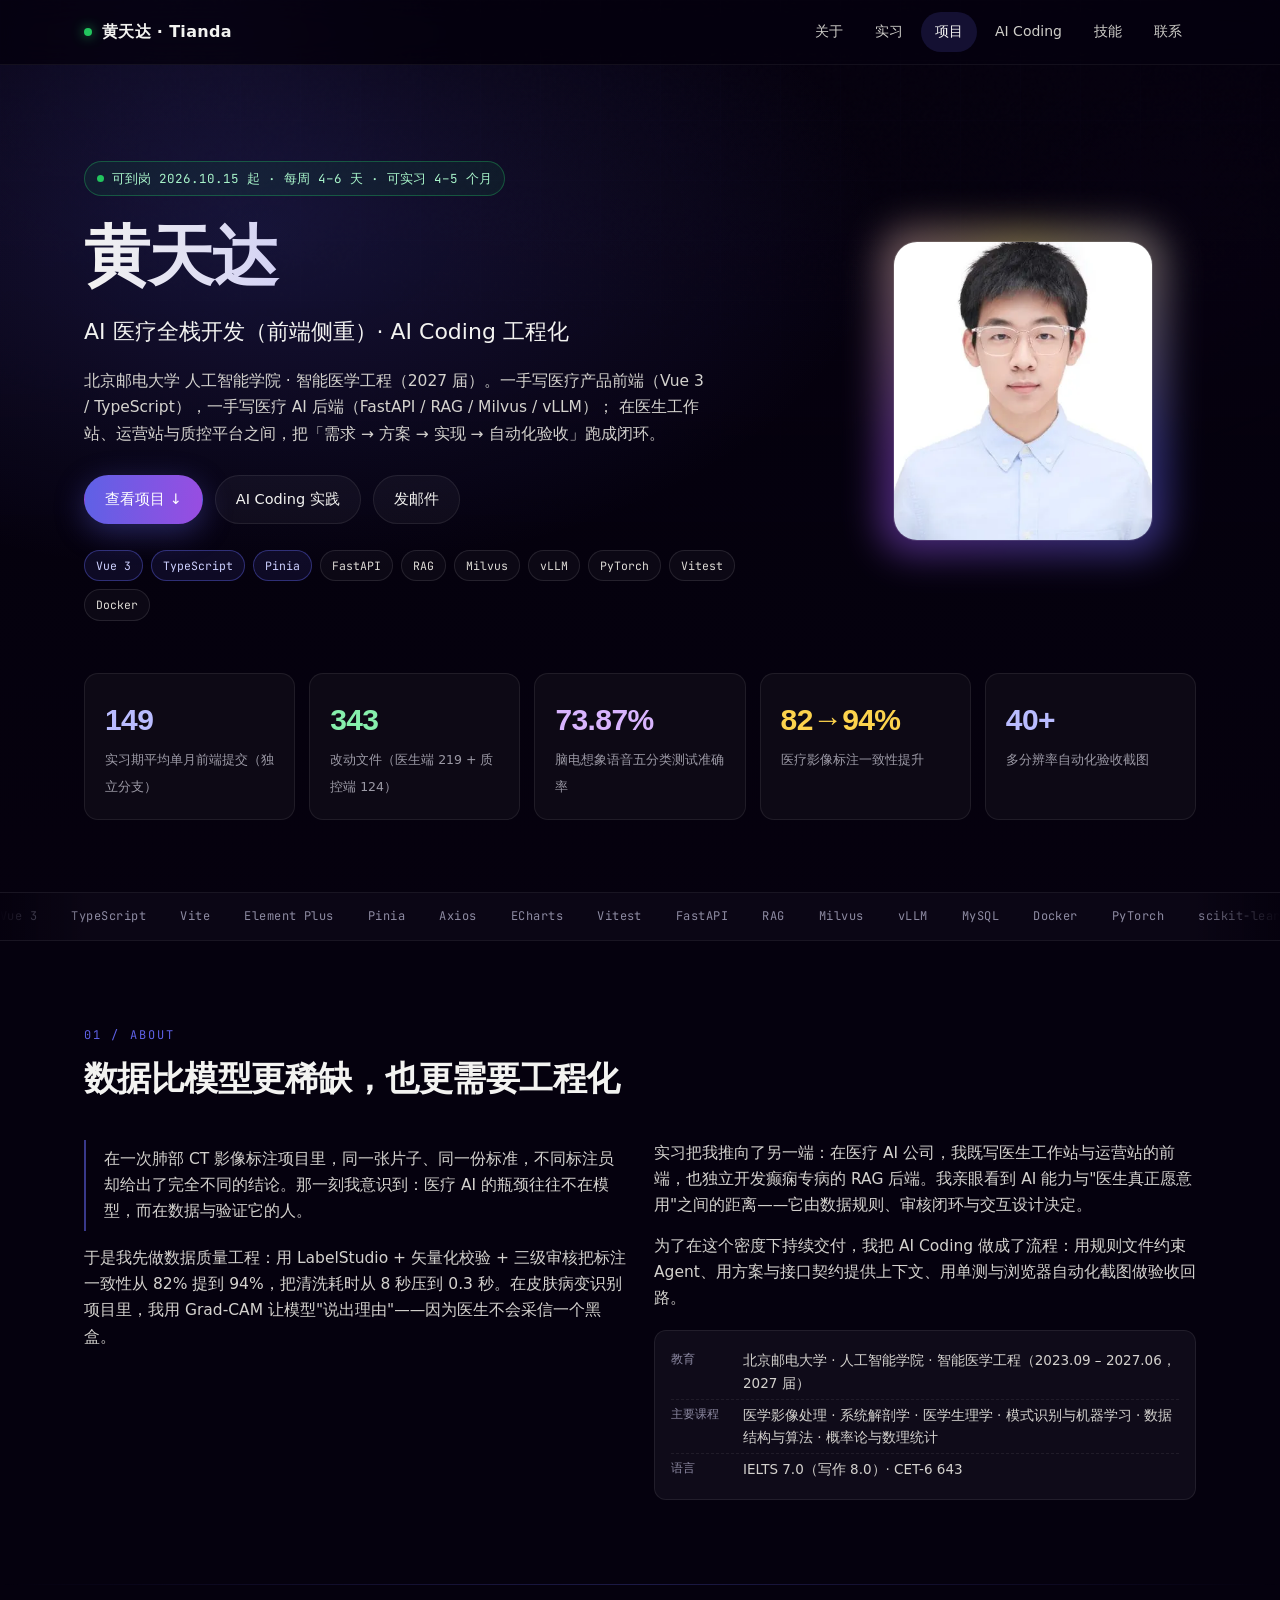
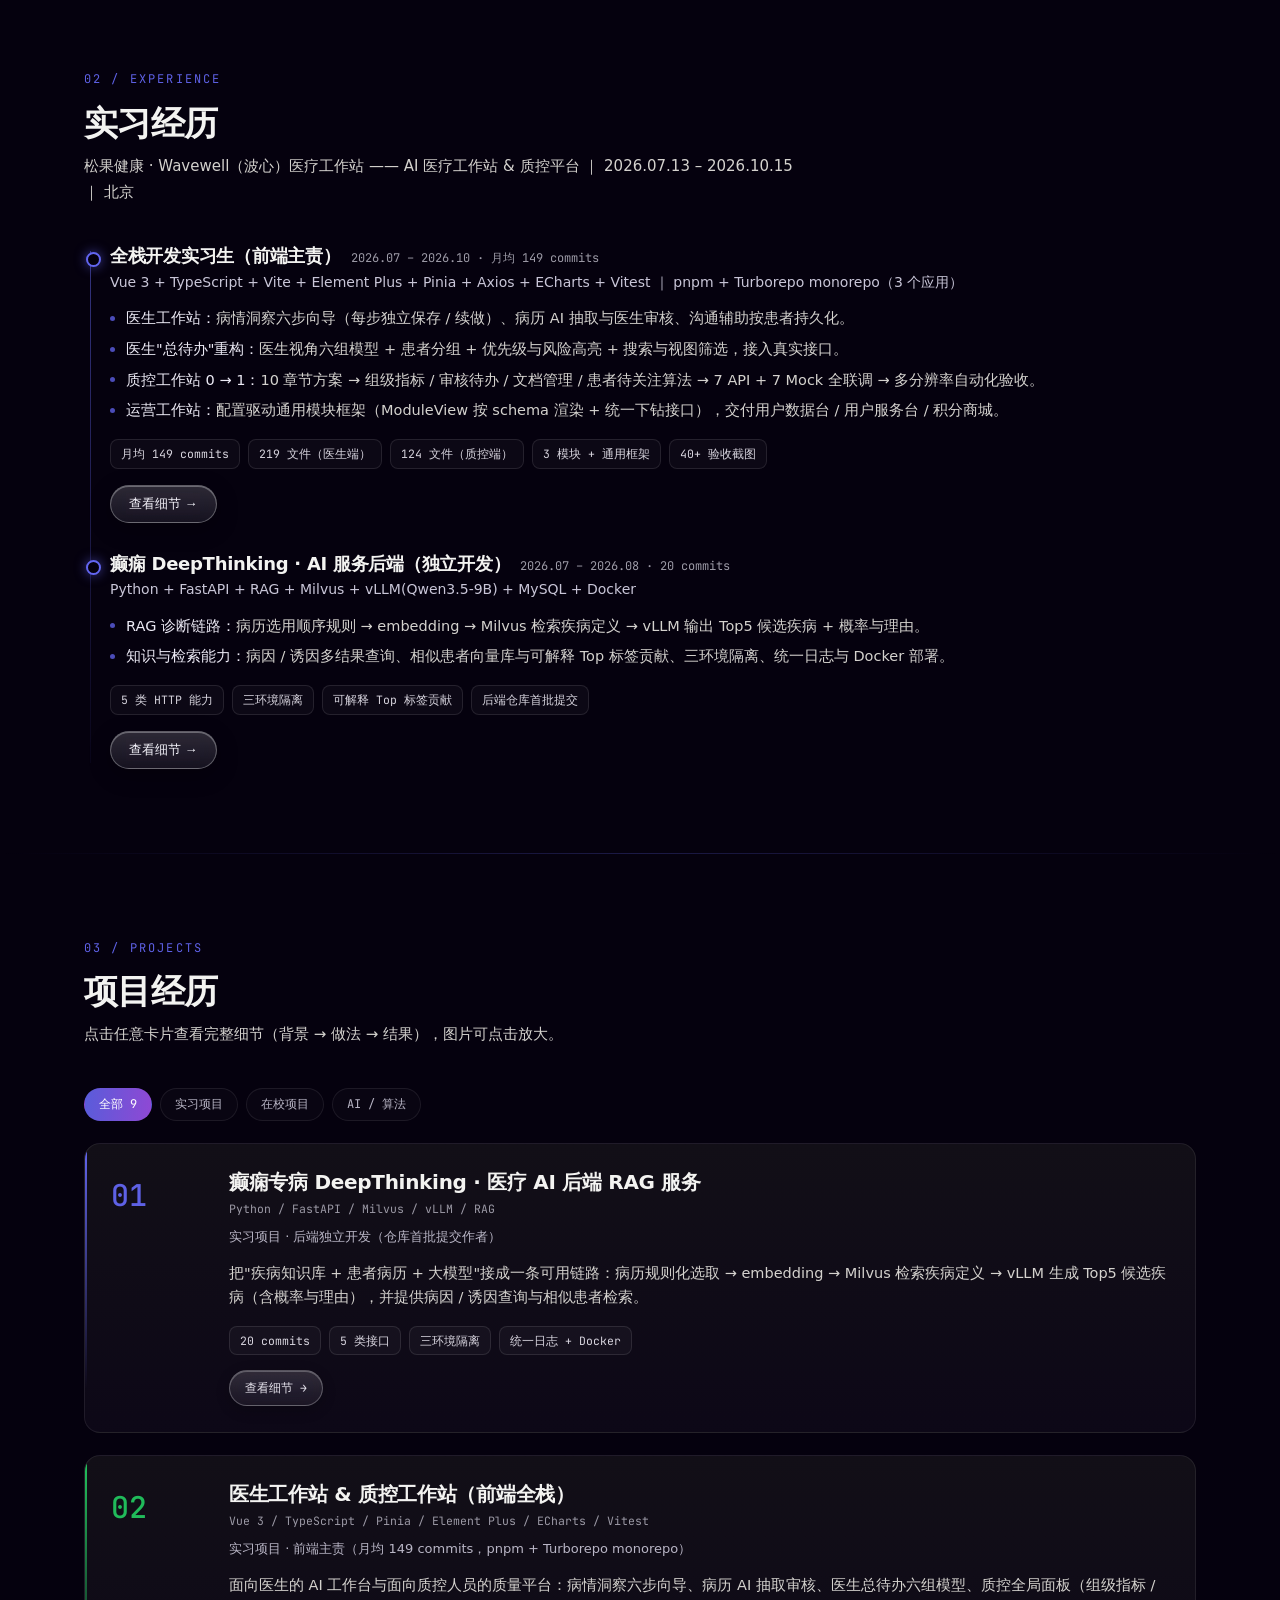
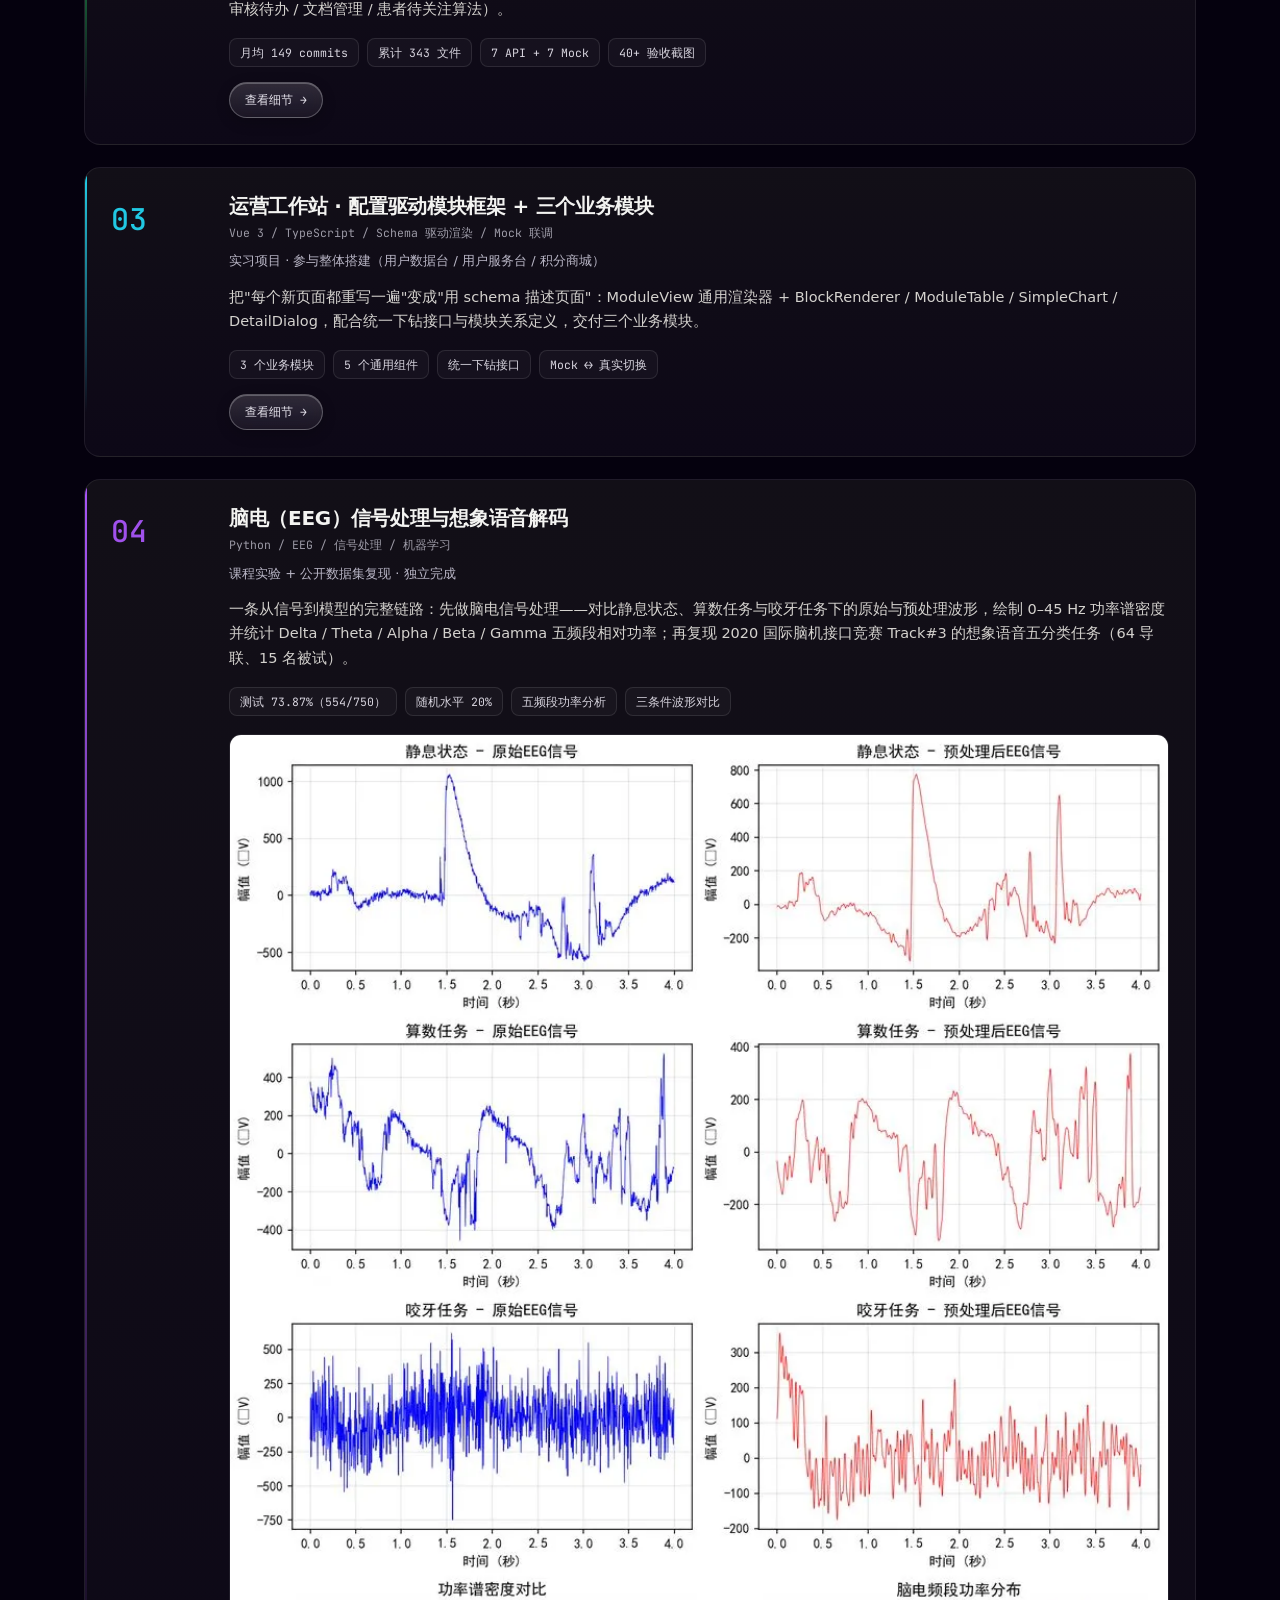
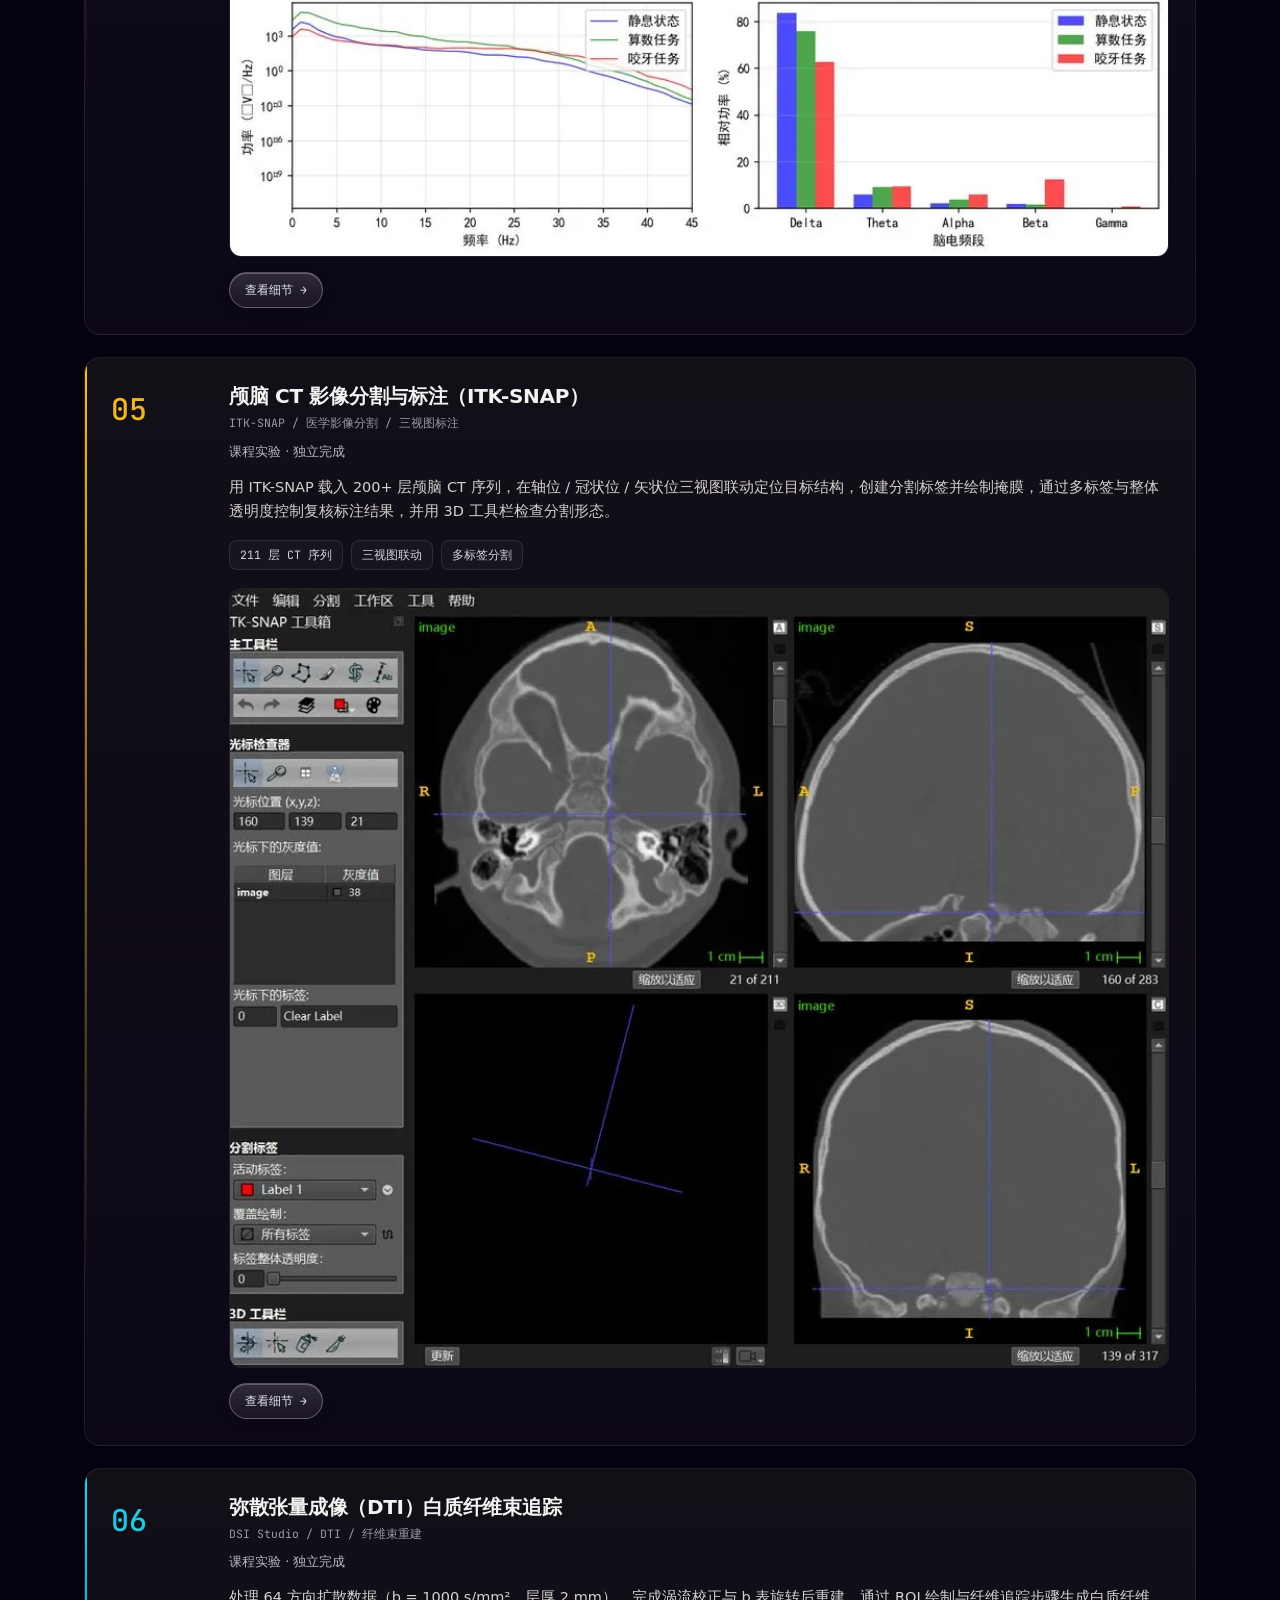
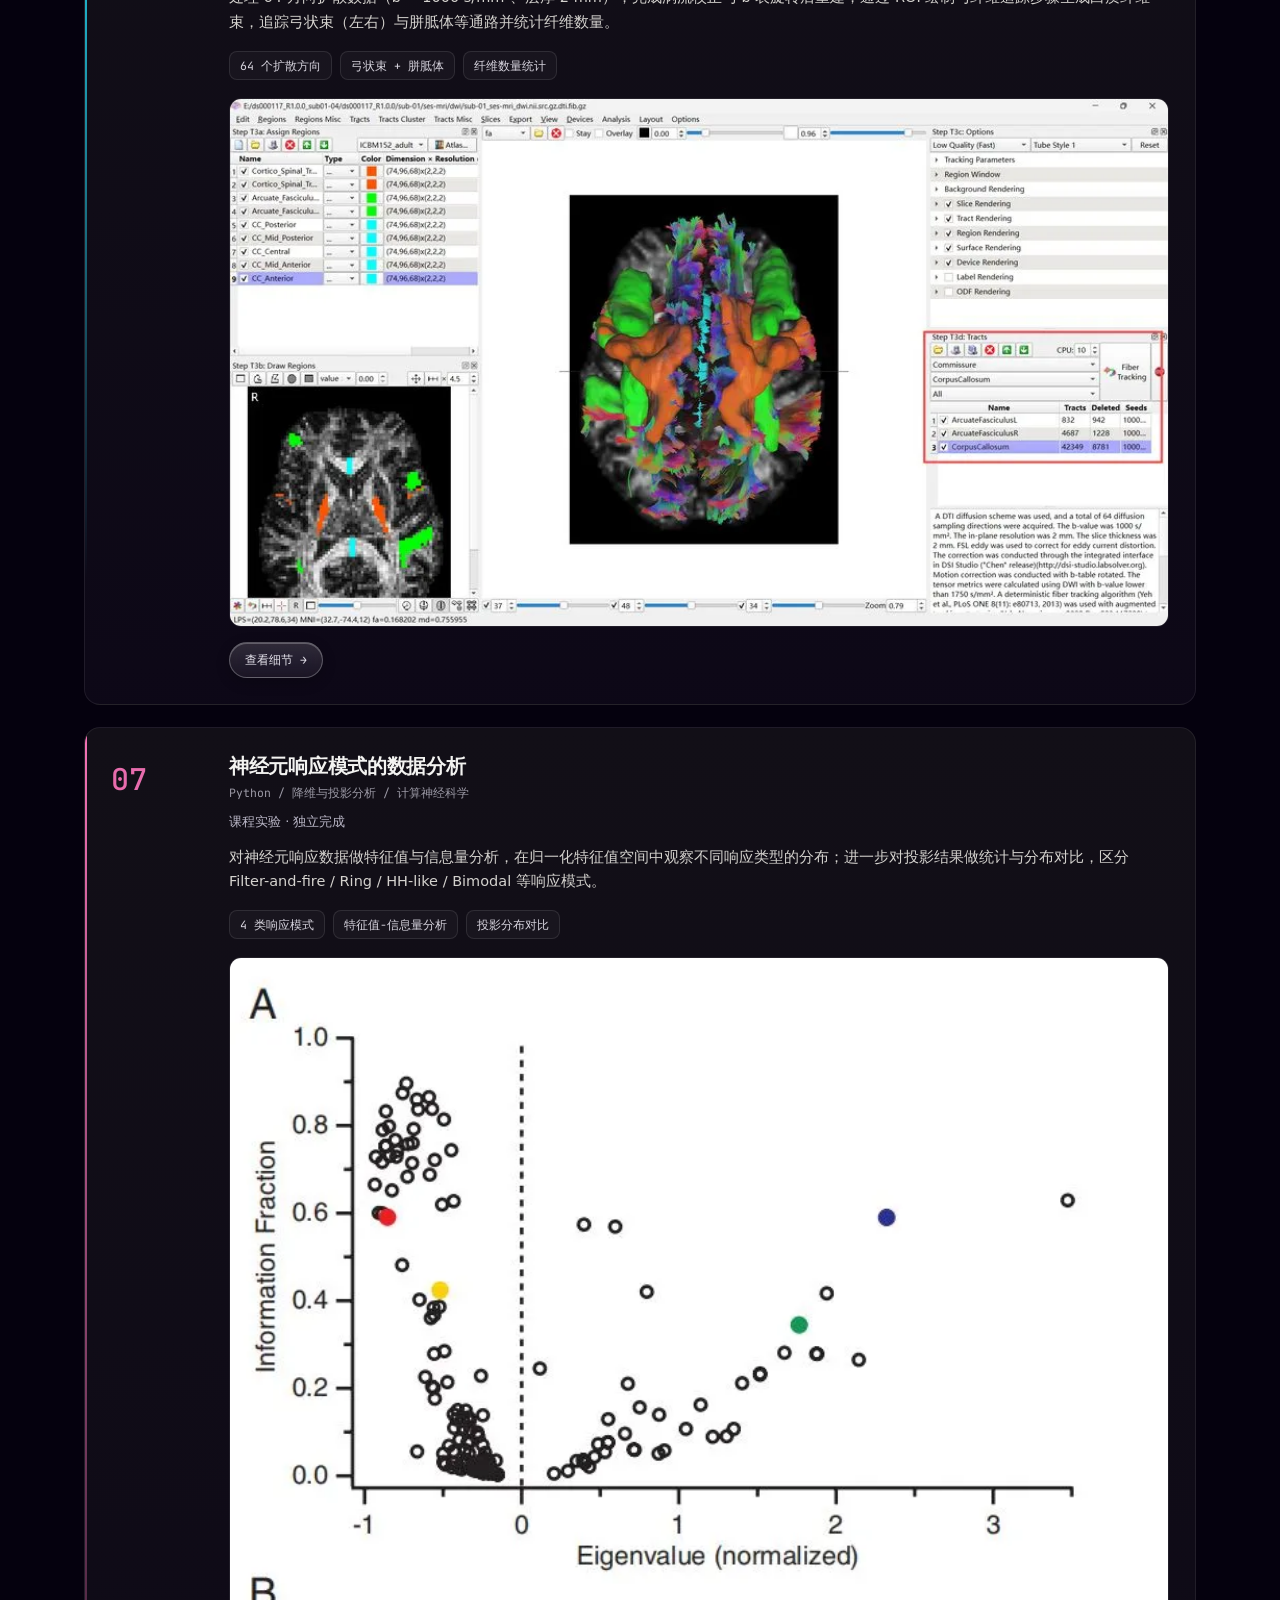
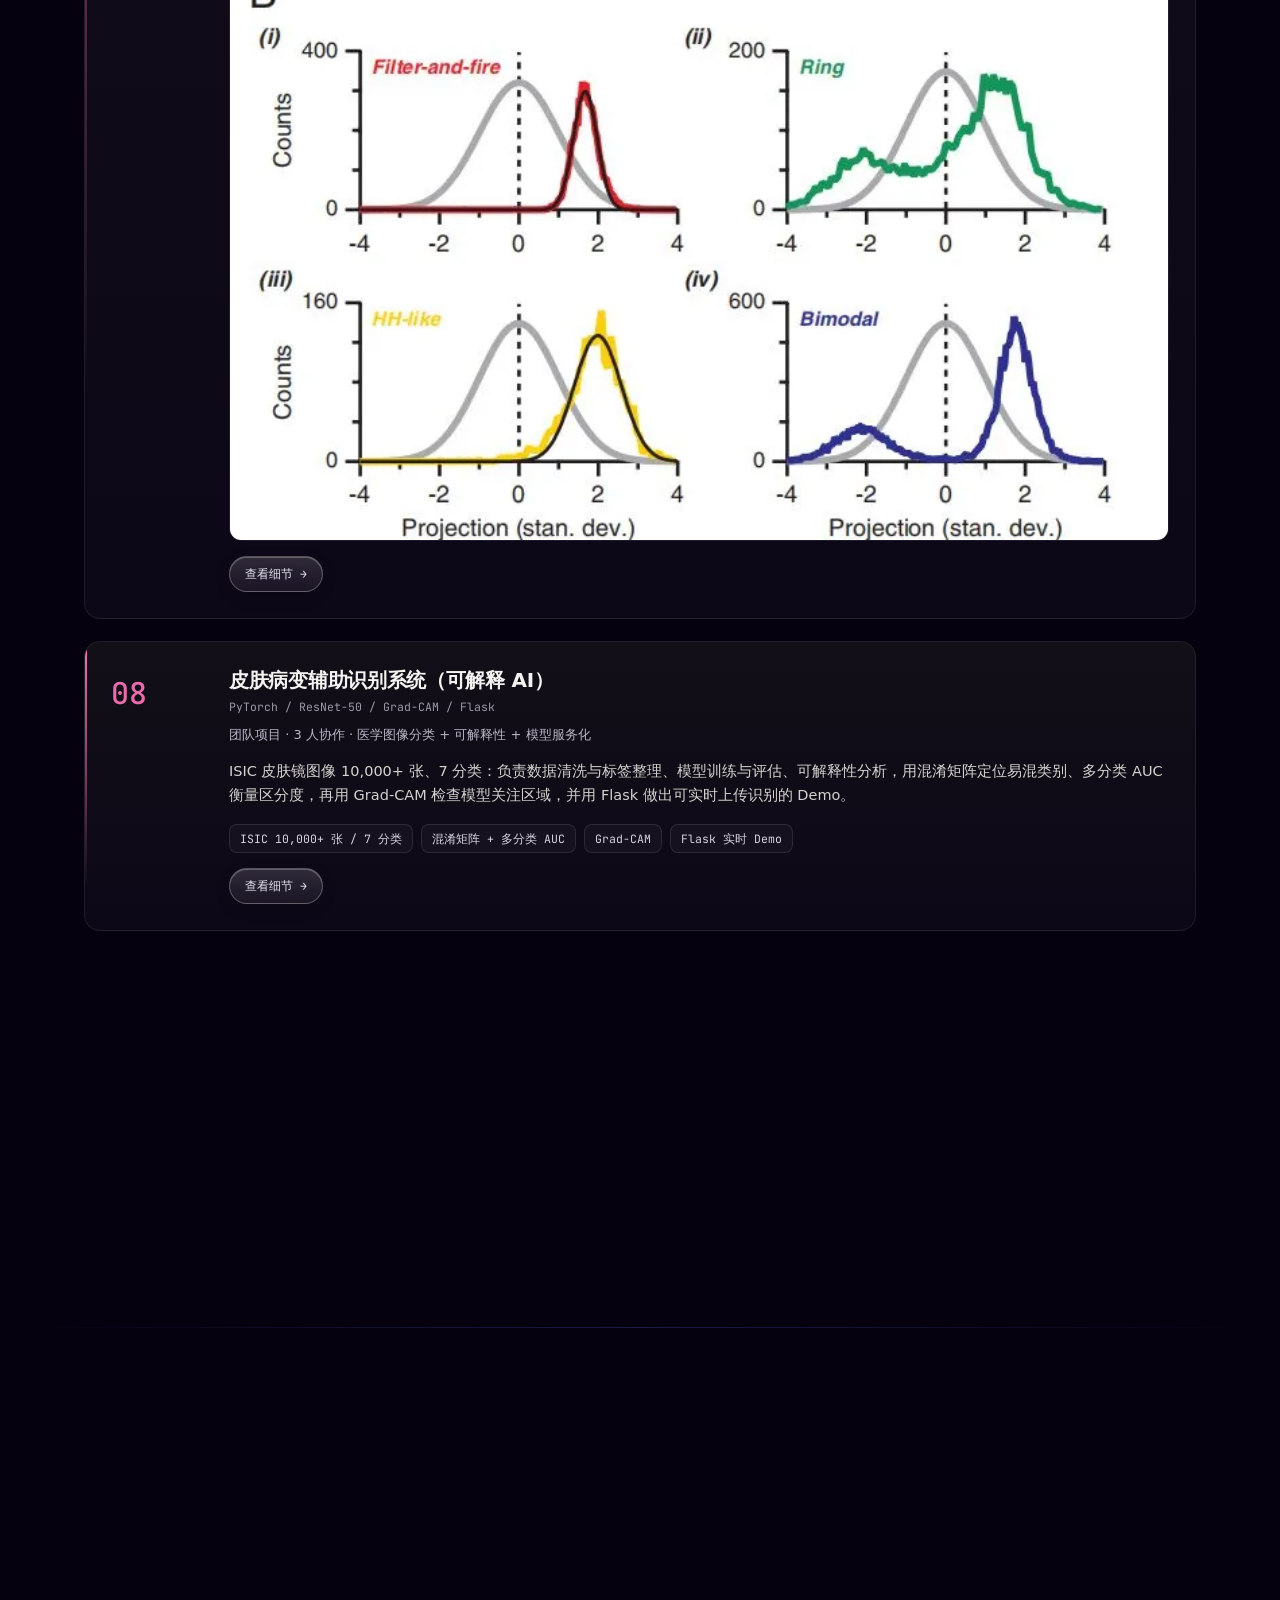
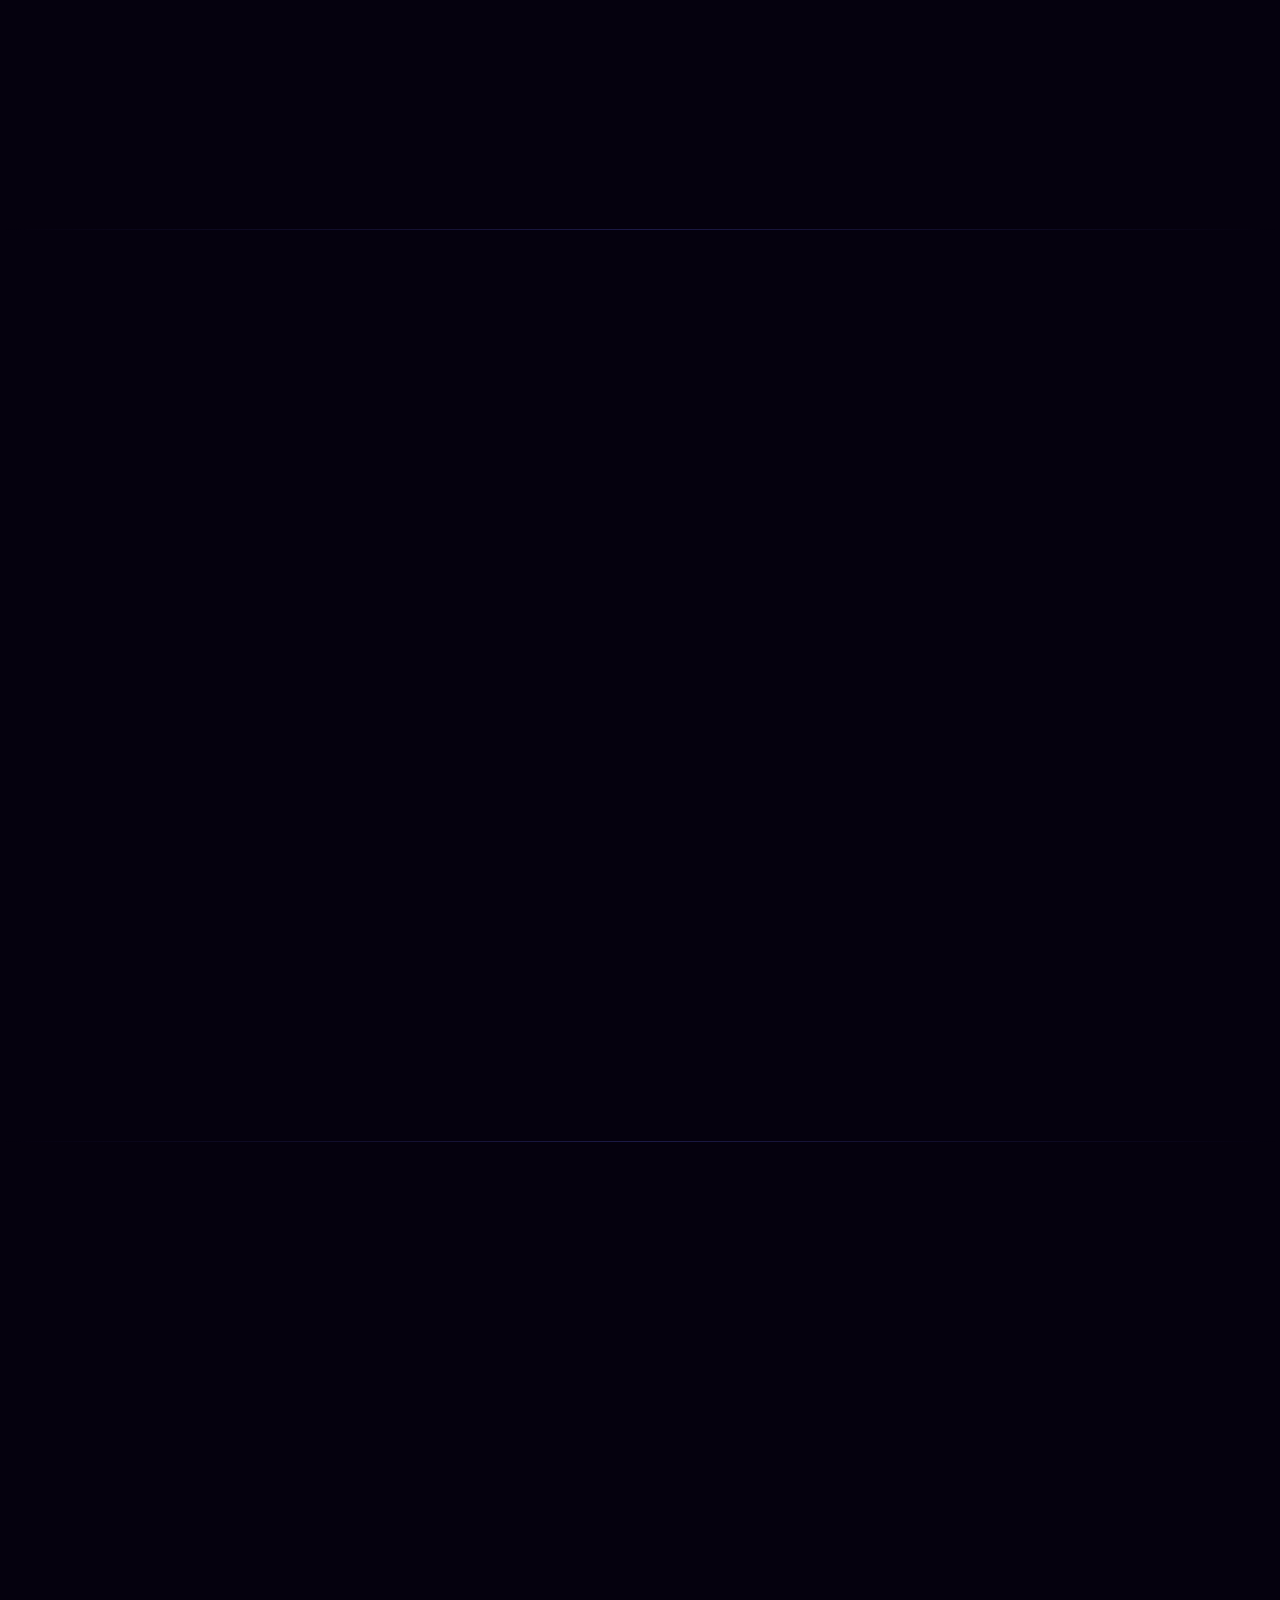
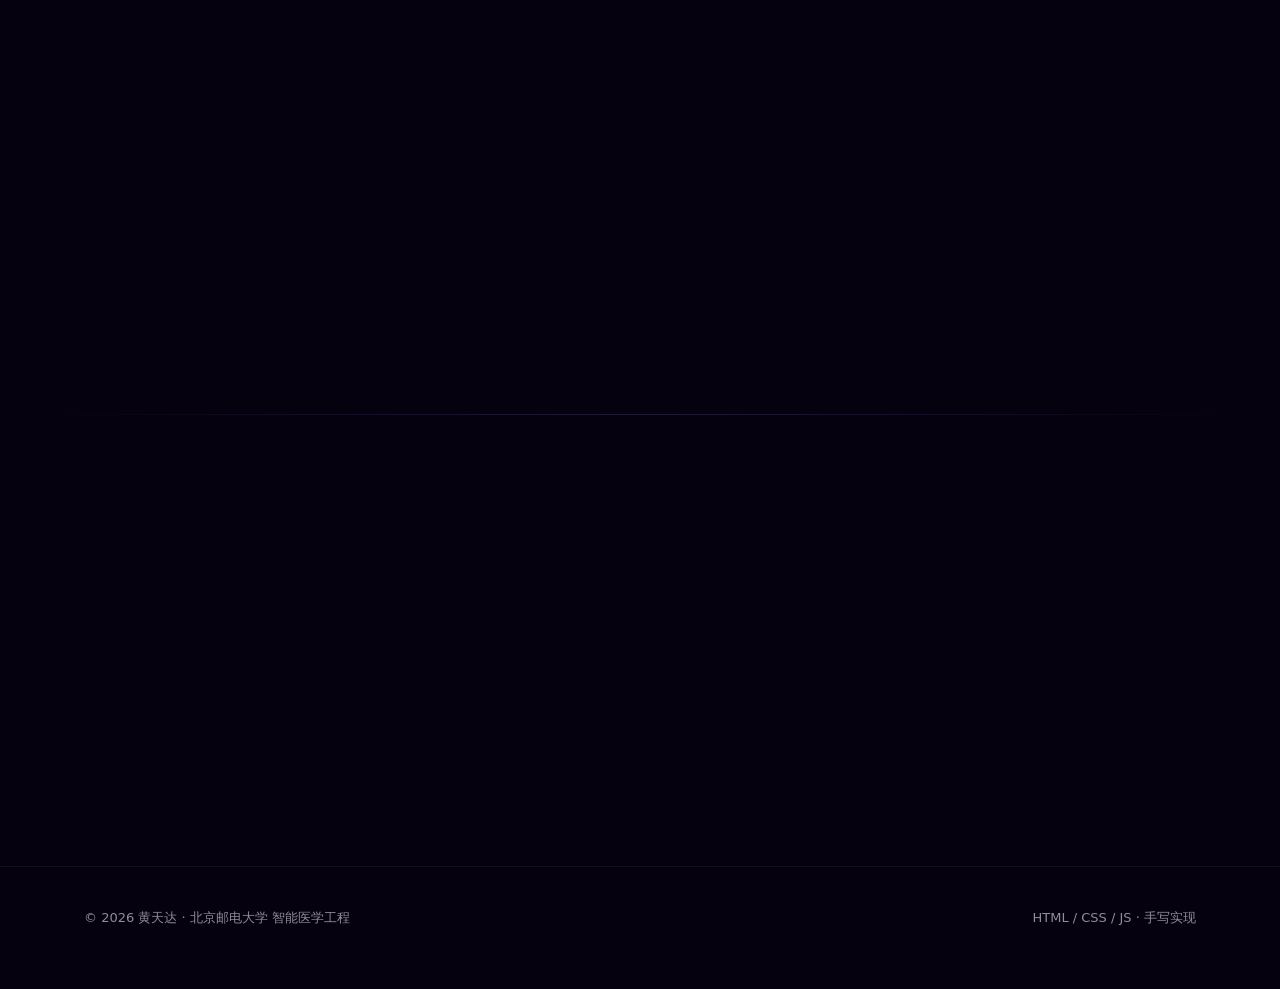
==== commit 53f0e0c6: "docs: 149 次提交表述改为实习期平均单月（index/ai-coding）" ====
--- a/index.html
+++ b/index.html
@@ -69,7 +69,7 @@
     </div>
 
     <div class="stats" style="margin-top:52px">
-      <div class="stat i"><b>149</b><span>实习期前端提交（单月，独立分支）</span></div>
+      <div class="stat i"><b>149</b><span>实习期平均单月前端提交（独立分支）</span></div>
       <div class="stat g"><b>343</b><span>改动文件（医生端 219 + 质控端 124）</span></div>
       <div class="stat v"><b>73.87%</b><span>脑电想象语音五分类测试准确率</span></div>
       <div class="stat a"><b>82→94%</b><span>医疗影像标注一致性提升</span></div>
@@ -129,7 +129,7 @@
         <div class="tl-item reveal">
           <div class="tl-head">
             <h3>全栈开发实习生（前端主责）</h3>
-            <span class="tl-when">2026.07 – 2026.10 · 149 commits</span>
+            <span class="tl-when">2026.07 – 2026.10 · 月均 149 commits</span>
           </div>
           <p class="tl-role">Vue 3 + TypeScript + Vite + Element Plus + Pinia + Axios + ECharts + Vitest ｜ pnpm + Turborepo monorepo（3 个应用）</p>
           <ul class="tl-body">
@@ -139,7 +139,7 @@
             <li><b>运营工作站：</b>配置驱动通用模块框架（ModuleView 按 schema 渲染 + 统一下钻接口），交付用户数据台 / 用户服务台 / 积分商城。</li>
           </ul>
           <div class="metrics">
-            <span class="metric">149 commits / 月</span>
+            <span class="metric">月均 149 commits</span>
             <span class="metric">219 文件（医生端）</span>
             <span class="metric">124 文件（质控端）</span>
             <span class="metric">3 模块 + 通用框架</span>
@@ -212,10 +212,10 @@
           <div>
             <h3>医生工作站 &amp; 质控工作站（前端全栈）</h3>
             <div class="cat">Vue 3 / TypeScript / Pinia / Element Plus / ECharts / Vitest</div>
-            <div class="team">实习项目 · 前端主责（149 commits，pnpm + Turborepo monorepo）</div>
+            <div class="team">实习项目 · 前端主责（月均 149 commits，pnpm + Turborepo monorepo）</div>
             <p class="desc">面向医生的 AI 工作台与面向质控人员的质量平台：病情洞察六步向导、病历 AI 抽取审核、医生总待办六组模型、质控全局面板（组级指标 / 审核待办 / 文档管理 / 患者待关注算法）。</p>
             <div class="metrics">
-              <span class="metric">149 commits</span><span class="metric">343 文件</span><span class="metric">7 API + 7 Mock</span><span class="metric">40+ 验收截图</span>
+              <span class="metric">月均 149 commits</span><span class="metric">累计 343 文件</span><span class="metric">7 API + 7 Mock</span><span class="metric">40+ 验收截图</span>
             </div>
             <span class="open-hint">查看细节 →</span>
           </div>
@@ -529,7 +529,7 @@
   </div>
 
   <div data-detail="p2">
-    <p class="d-lead">面向医生的 AI 工作台与面向质控人员的质量平台：我在其中负责前端主责，单月 149 次提交，改动 343 个文件。</p>
+    <p class="d-lead">面向医生的 AI 工作台与面向质控人员的质量平台：我在其中负责前端主责，实习期平均单月 149 次提交，累计改动 343 个文件。</p>
     <h4>背景 / 问题</h4>
     <ul>
       <li>医生的待办跨患者、跨类型，原列表无分层，容易漏项；AI 抽取的病历需要医生核对，历史标签字段命名还不统一。</li>
@@ -545,7 +545,7 @@
     <h4>结果</h4>
     <ul>
       <li>总待办成为医生工作台主入口；质控全局面板成为质控人员主入口。</li>
-      <li>149 commits / 343 文件 / 40+ 验收截图；与 7+ 名前后端 / AI 工程师协作。</li>
+      <li>月均 149 commits / 累计 343 文件 / 40+ 验收截图；与 7+ 名前后端 / AI 工程师协作。</li>
     </ul>
     <div class="d-tags"><span>Vue 3</span><span>TypeScript</span><span>Pinia</span><span>Element Plus</span><span>Axios</span><span>ECharts</span><span>Vitest</span><span>SSE</span></div>
   </div>
@@ -704,7 +704,7 @@
 
 
   <div data-detail="exp-frontend">
-    <p class="d-lead">实习期前端主责：在 pnpm + Turborepo monorepo（3 个应用）里开发医生工作站、质控工作站与运营工作站，单月 149 次提交。</p>
+    <p class="d-lead">实习期前端主责：在 pnpm + Turborepo monorepo（3 个应用）里开发医生工作站、质控工作站与运营工作站，实习期平均单月 149 次提交。</p>
     <h4>医生工作站</h4>
     <ul>
       <li><b>病情洞察 / 病历 AI 技能工作流：</b>六步向导（每步独立保存与续做、结论速览冲突动态判定）；病历 AI 抽取与医生审核（文书来源多选、候选类型快捷分配、标签增删、归档 labelData 字段同义词匹配以兼容历史数据）；沟通辅助按患者本地持久化。</li>
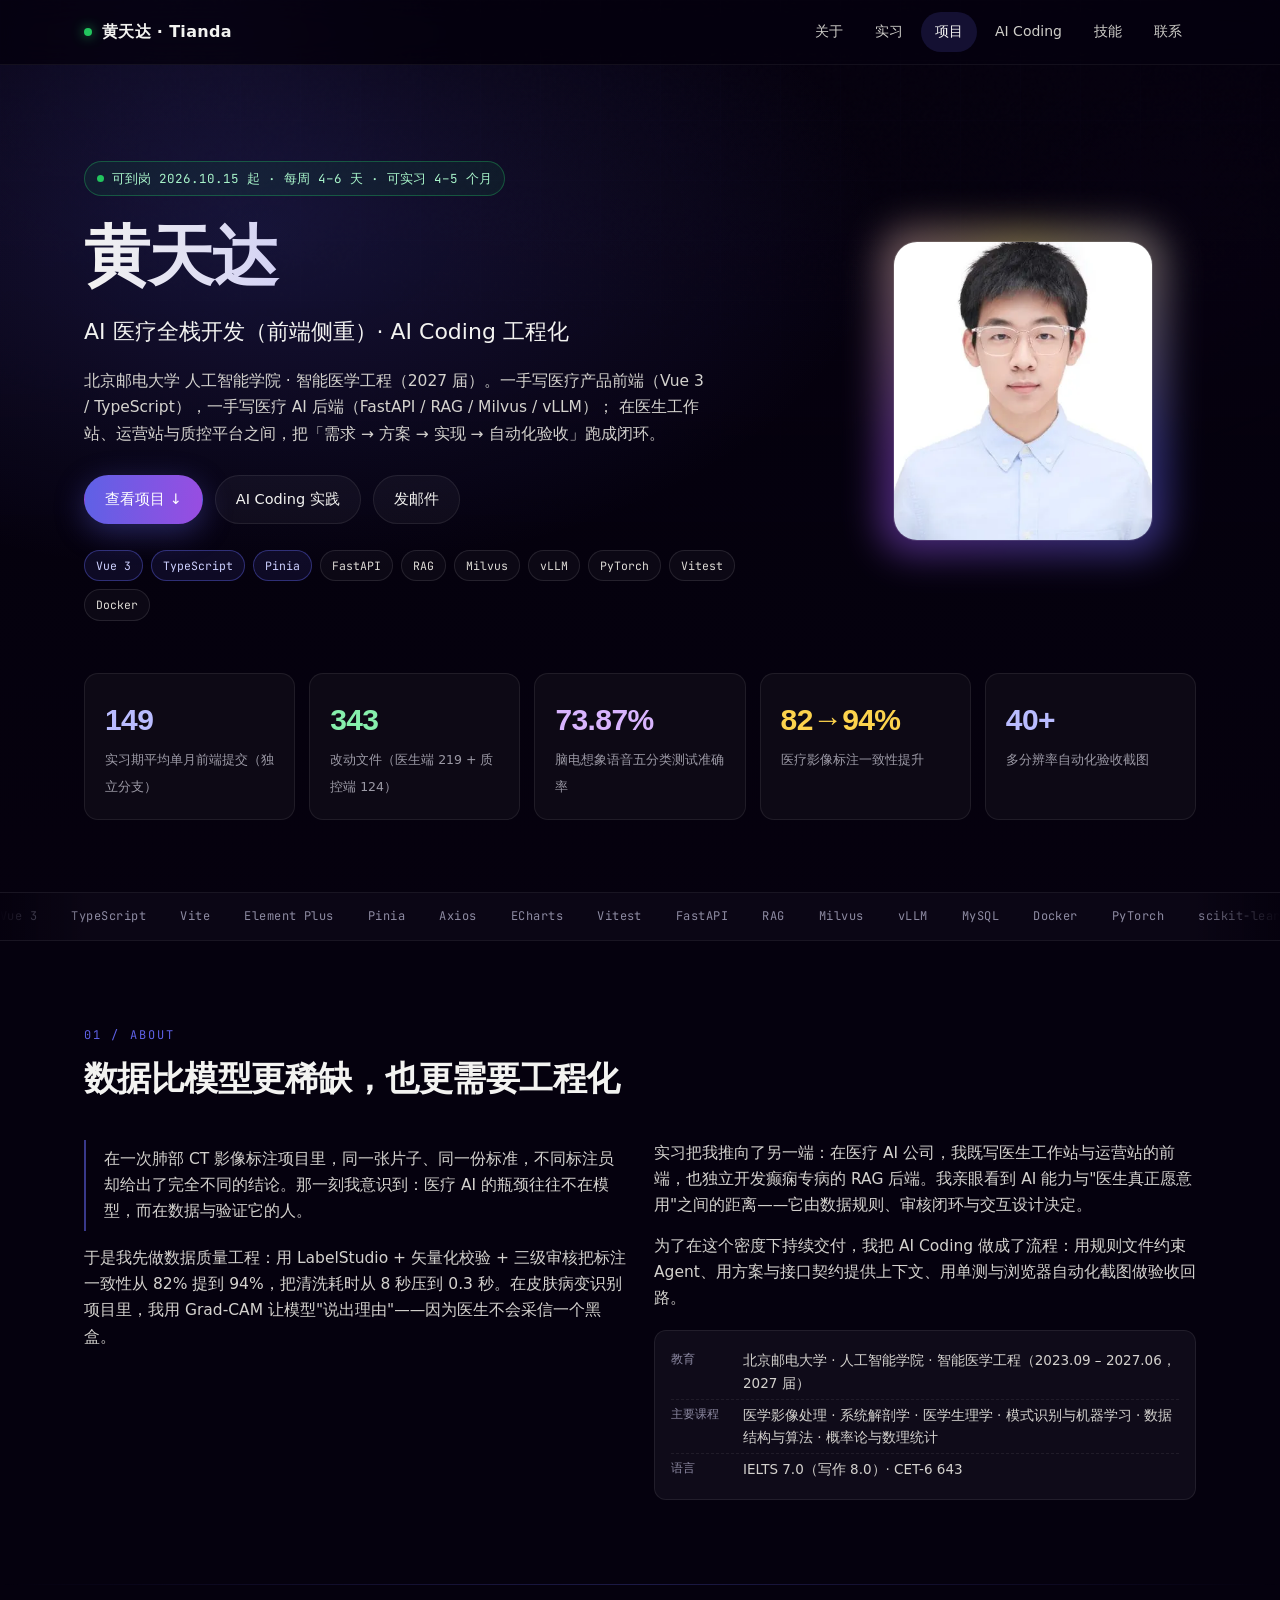
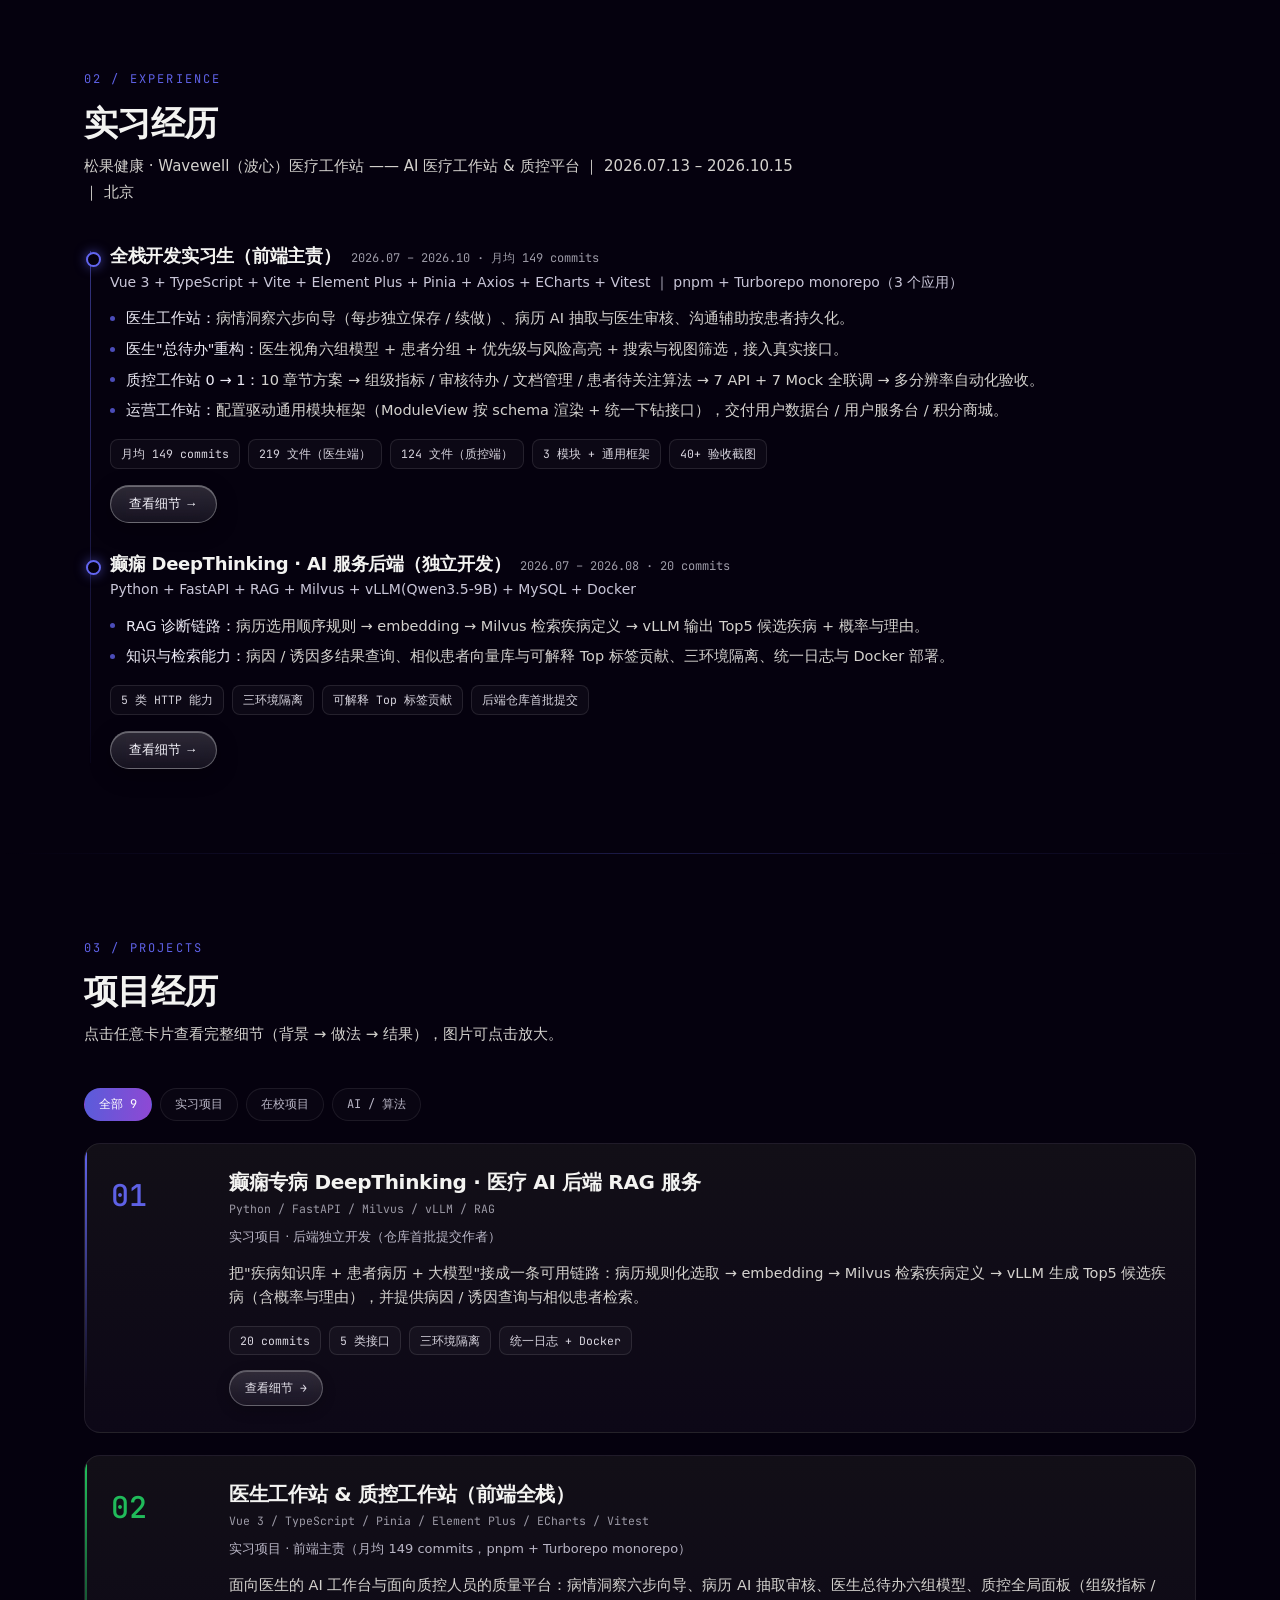
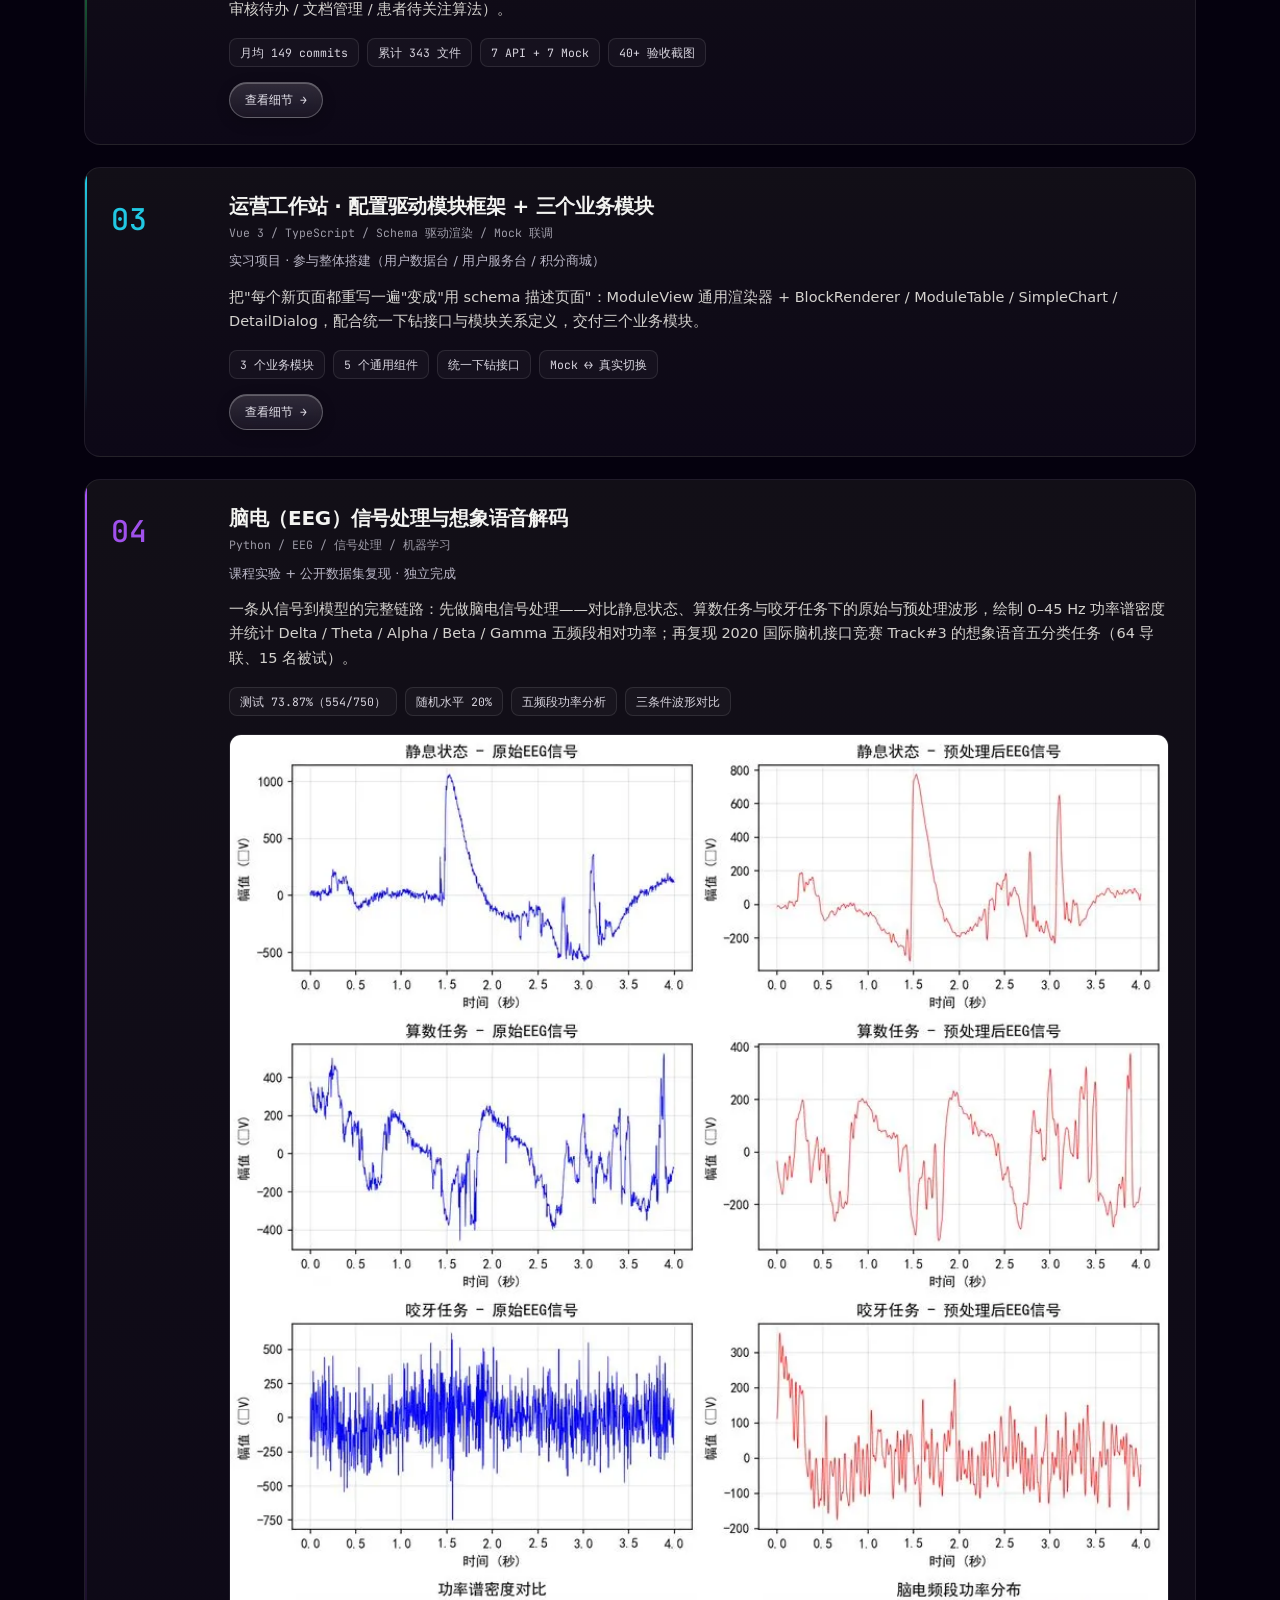
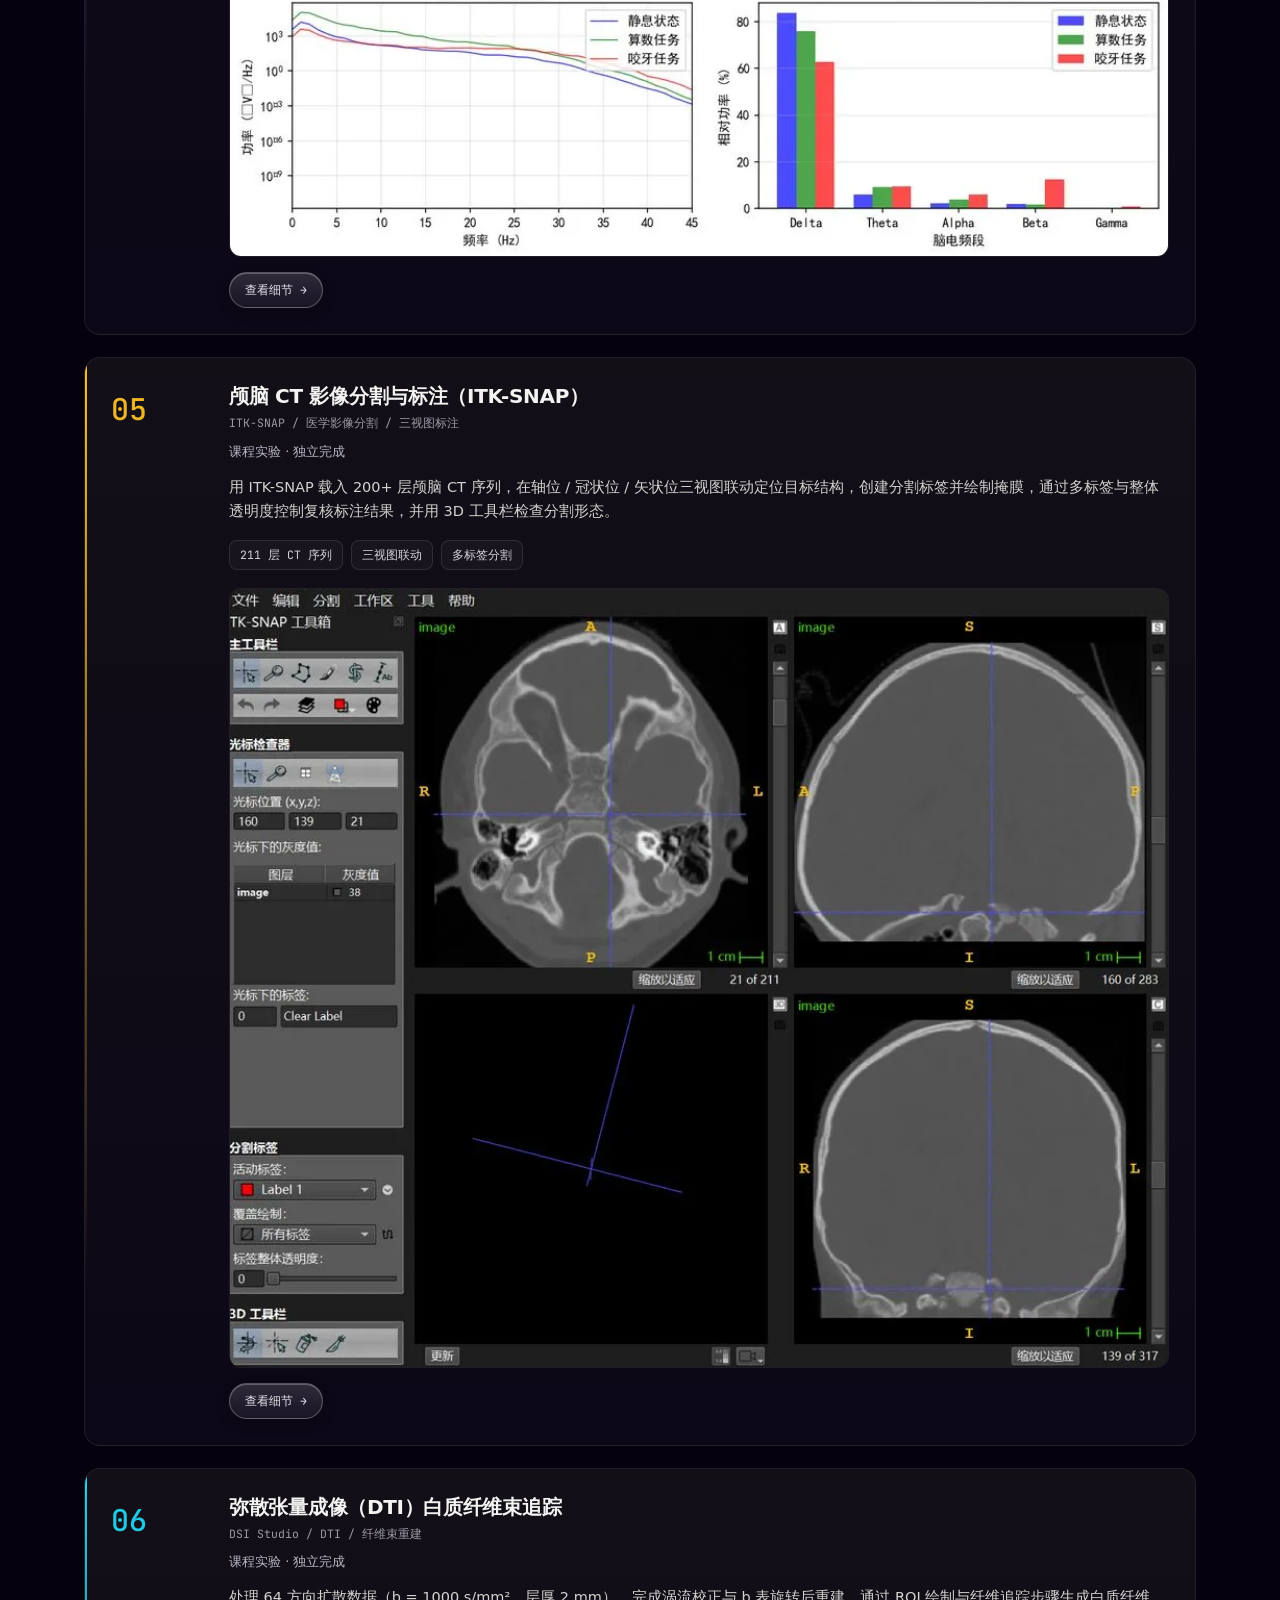
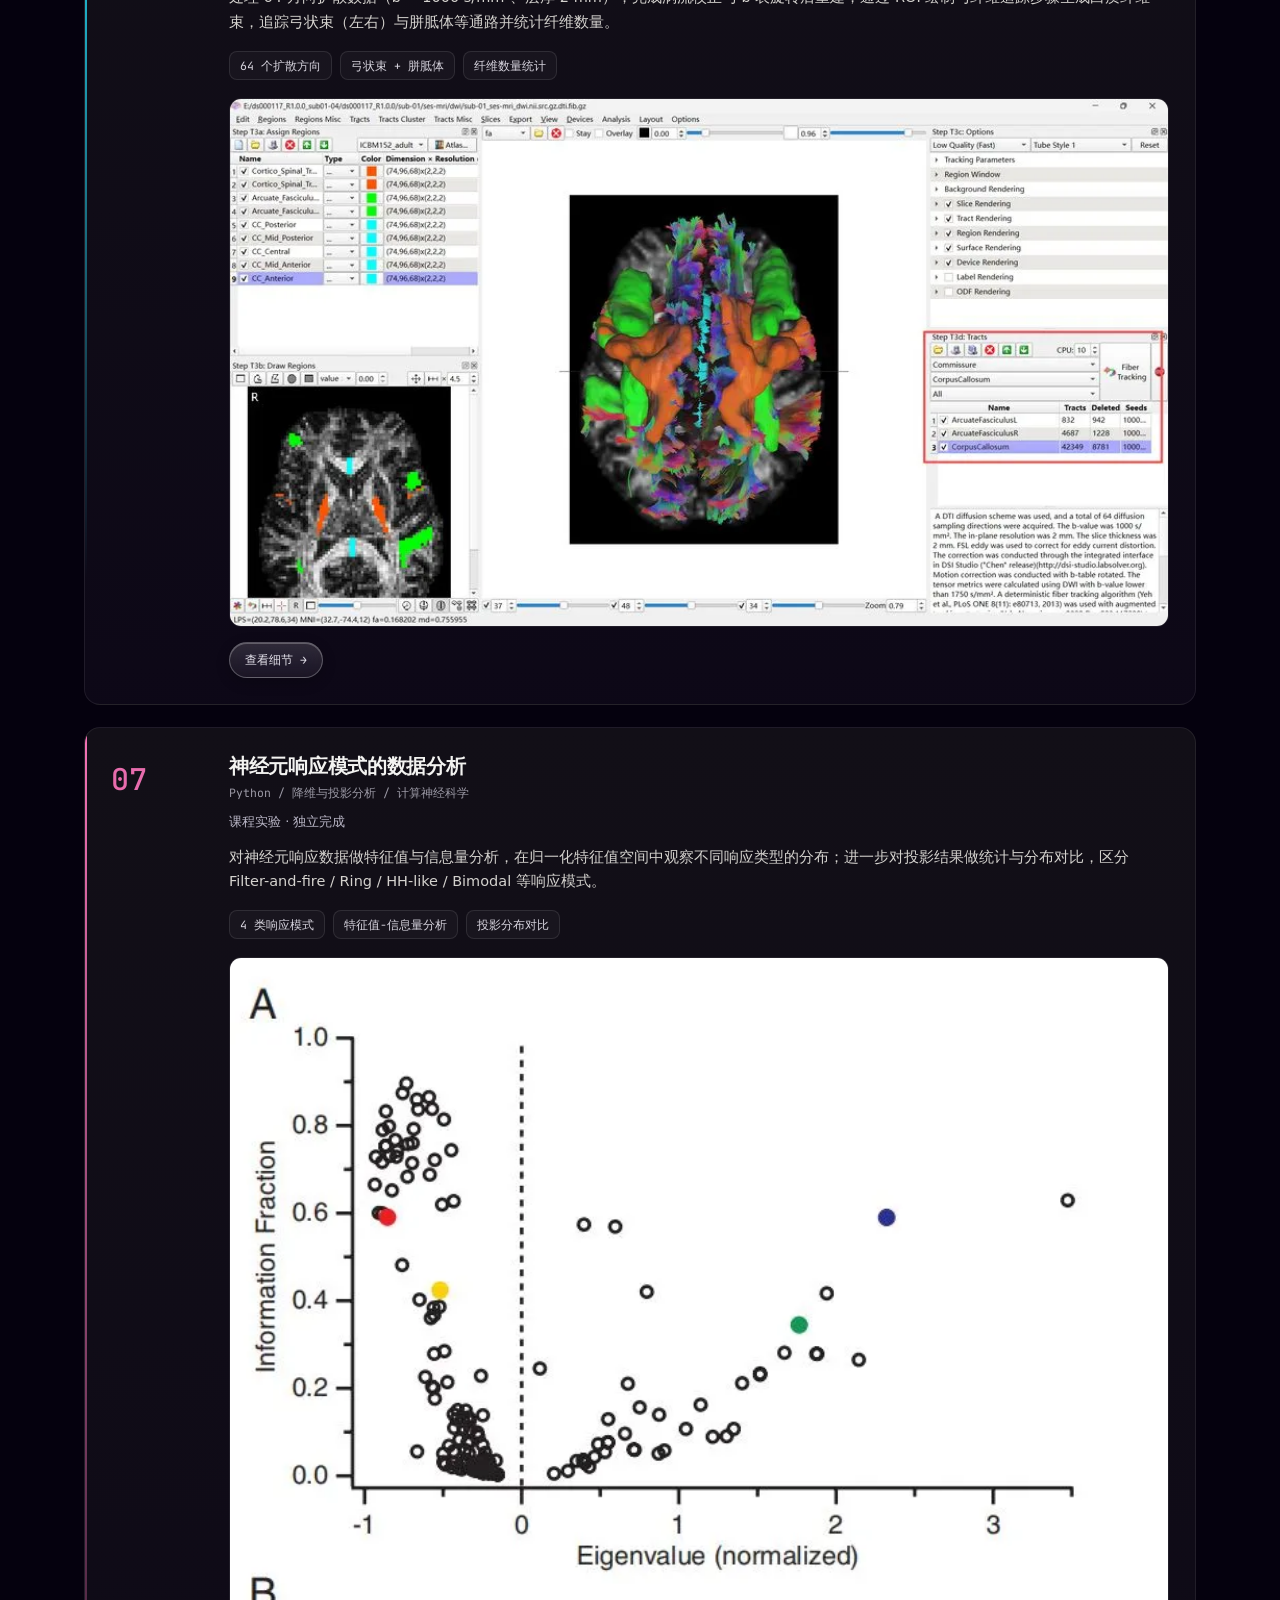
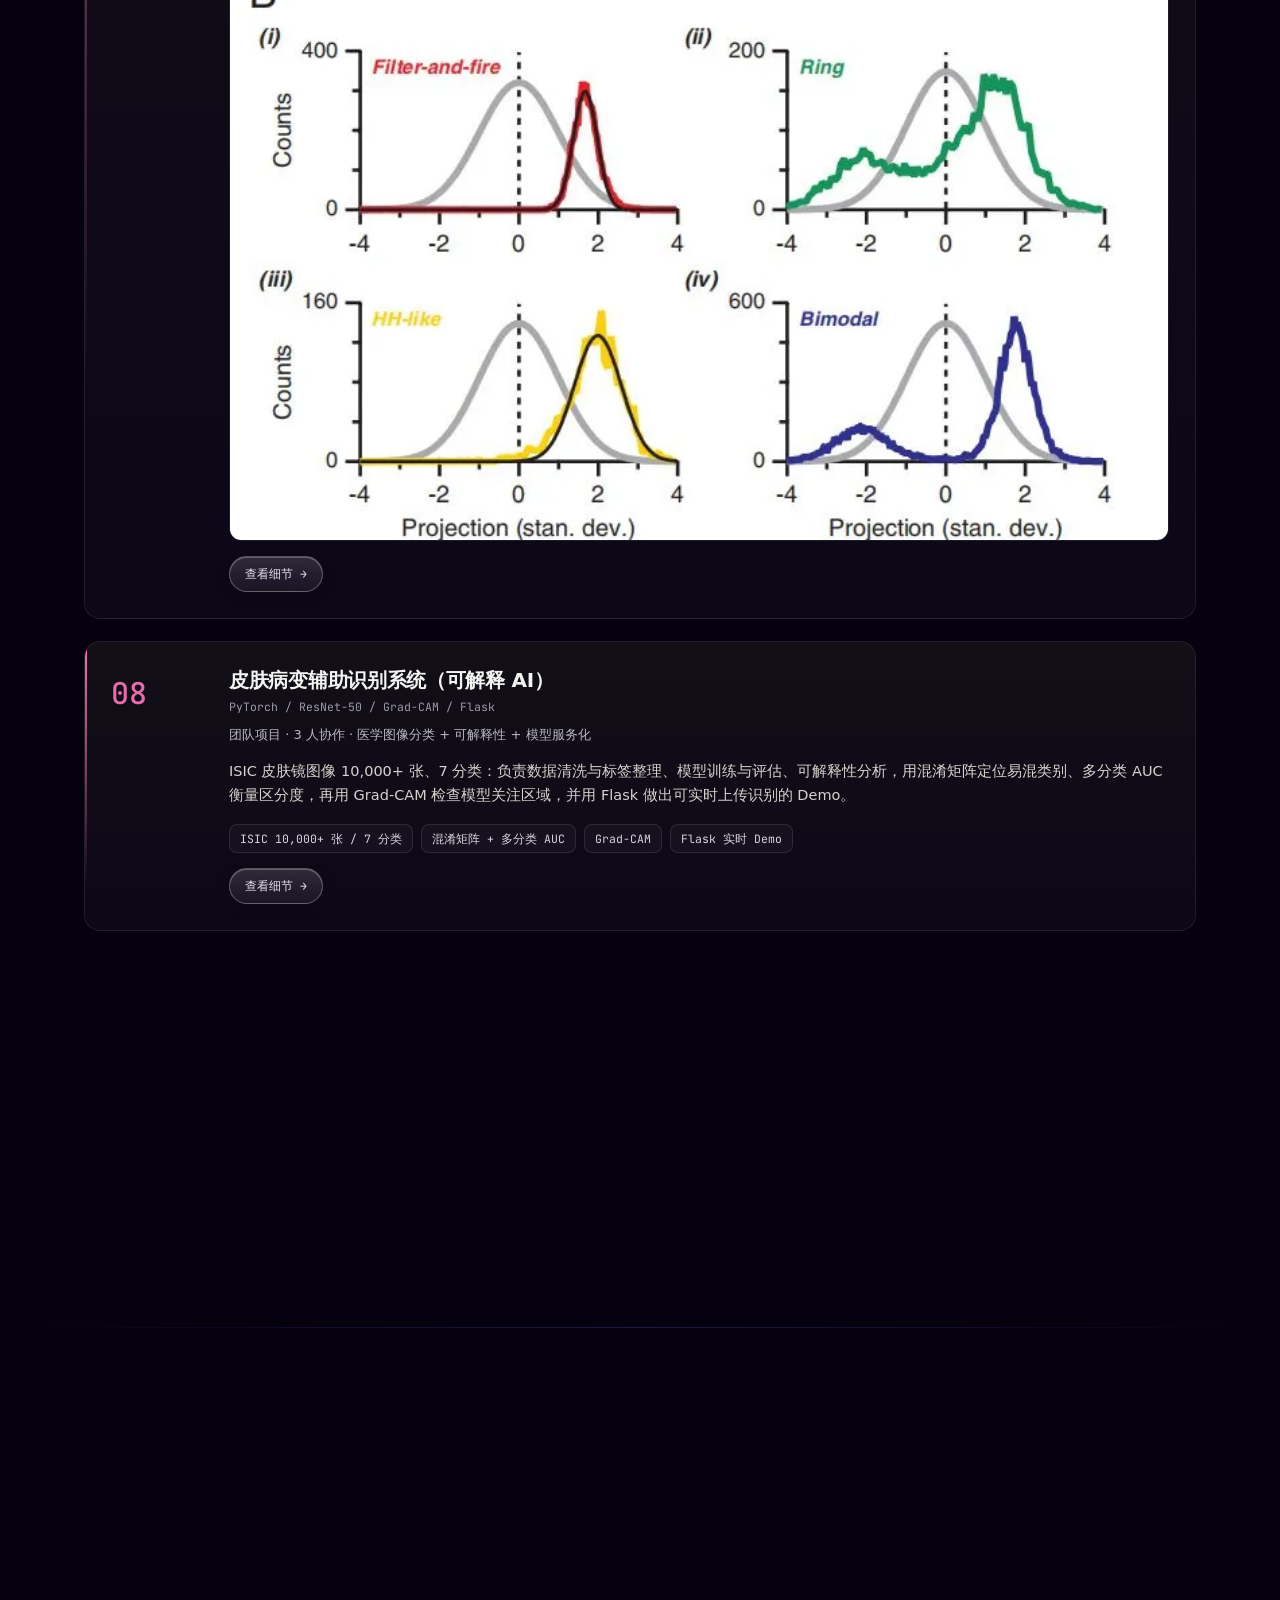
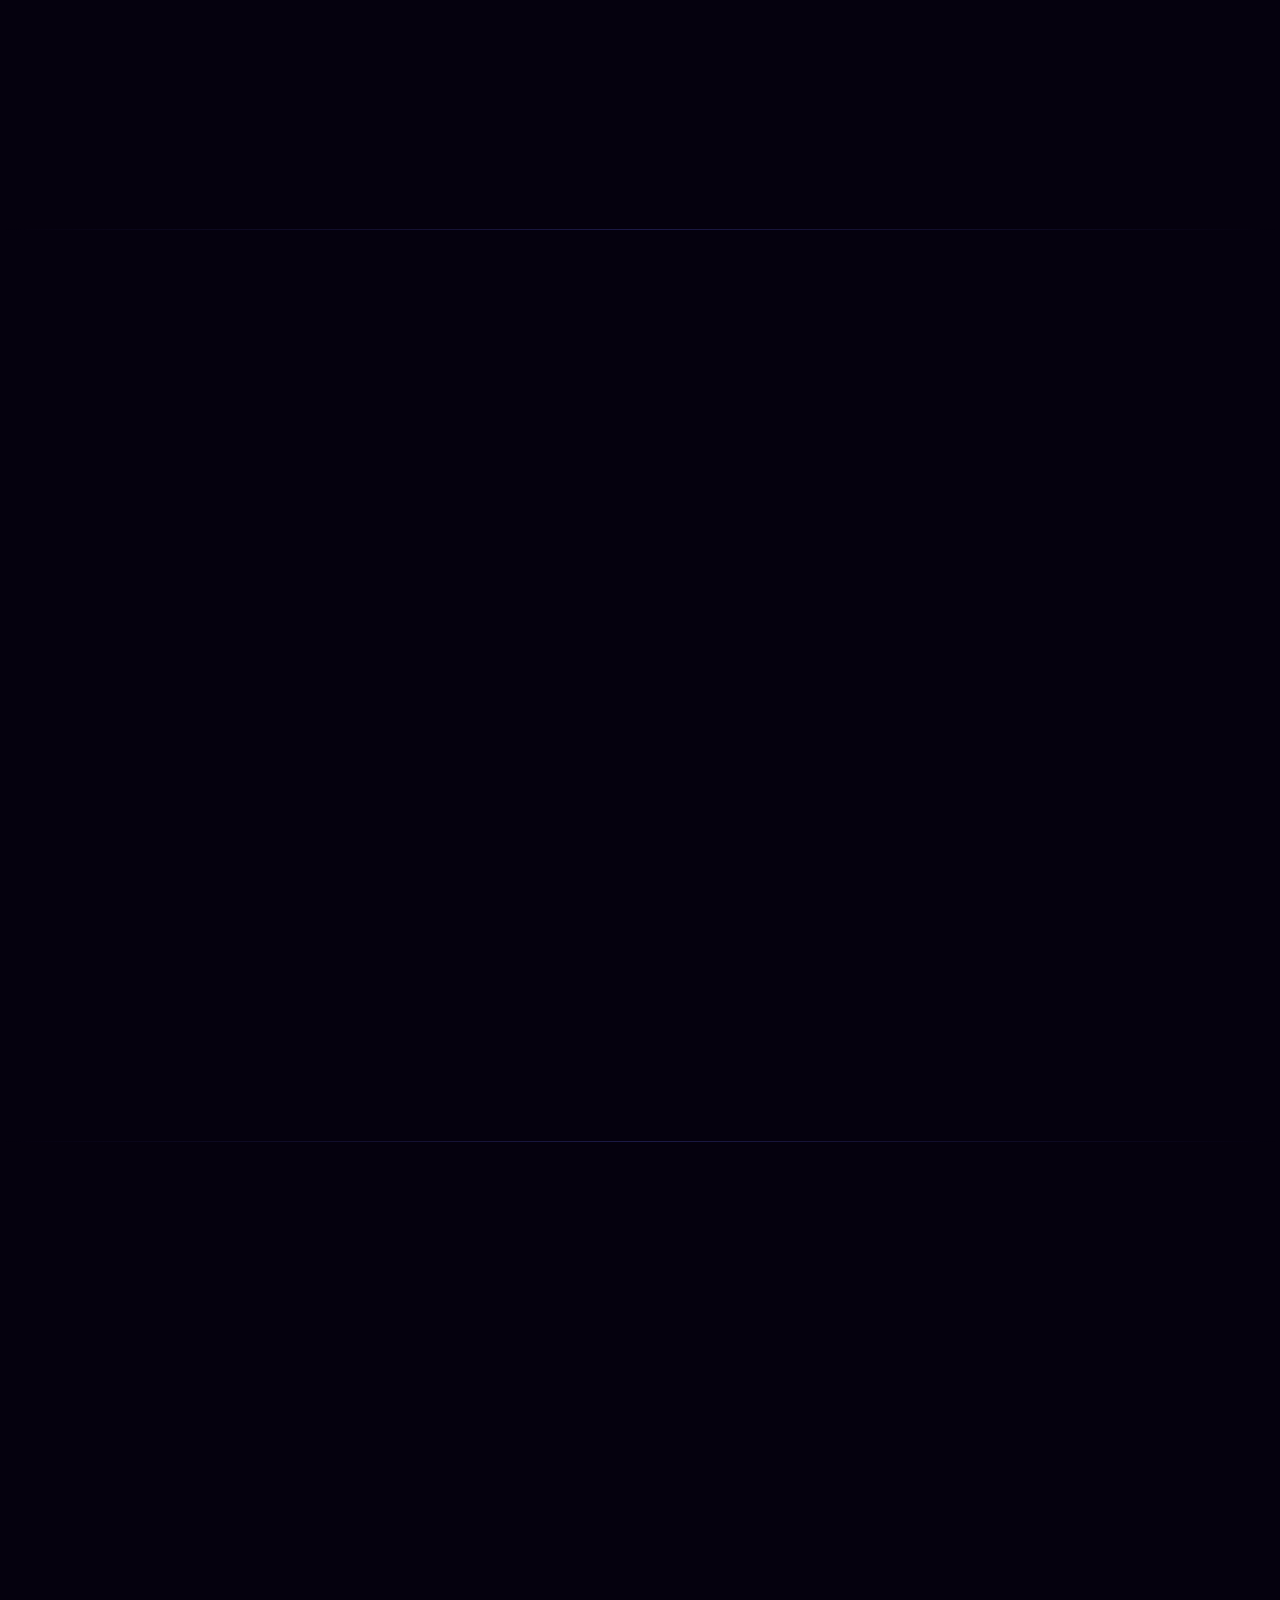
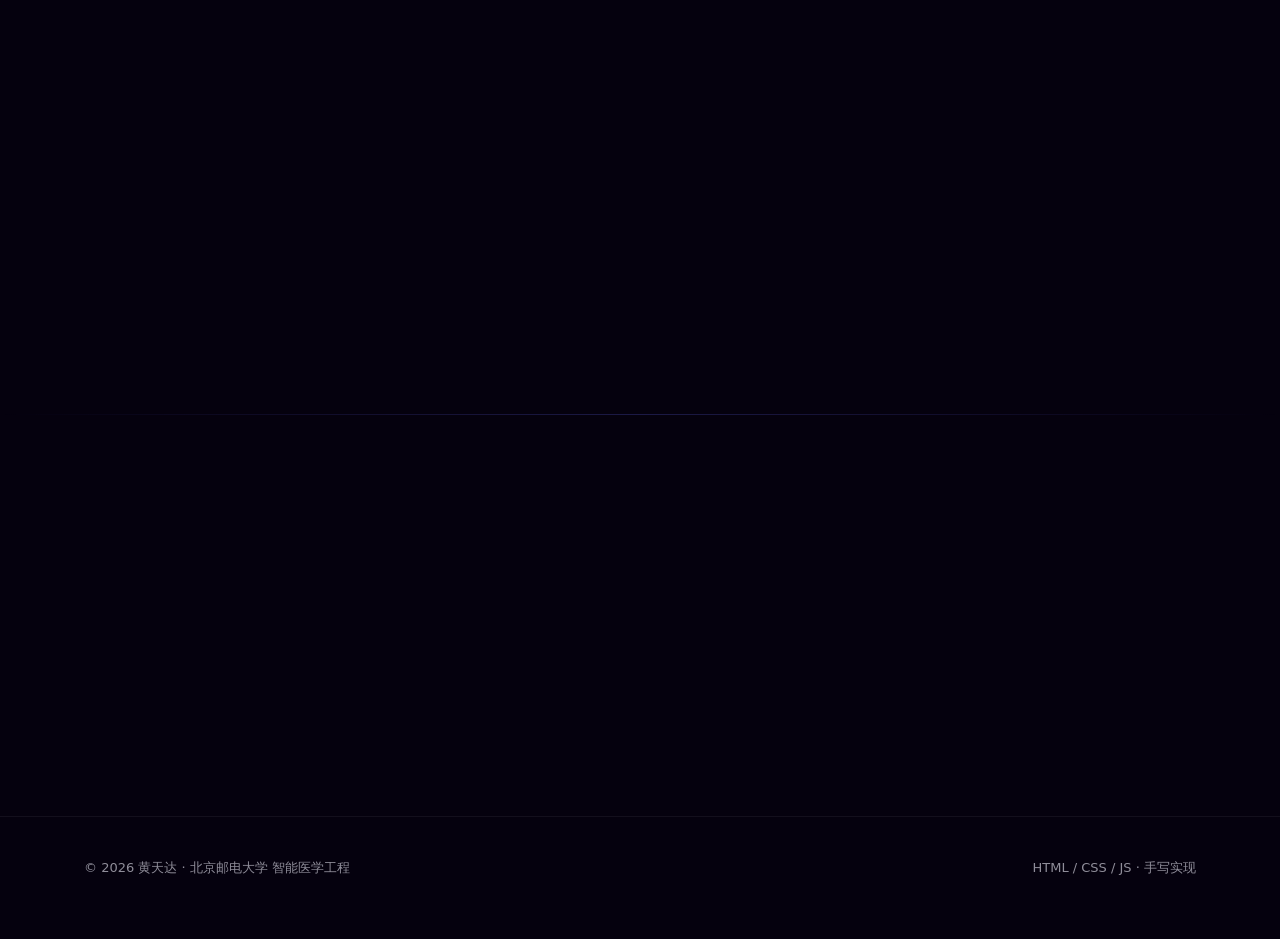
==== commit 4c0262f9: "chore: 邮箱更新为 163，移除 GitHub 跳转链接" ====
--- a/index.html
+++ b/index.html
@@ -47,7 +47,7 @@
         <div class="hero-actions">
           <a class="btn btn-primary" href="#projects">查看项目 ↓</a>
           <a class="btn" href="ai-coding.html">AI Coding 实践</a>
-          <a class="btn" href="mailto:1390874005@qq.com">发邮件</a>
+          <a class="btn" href="mailto:h1390874005@163.com">发邮件</a>
         </div>
         <div class="chips">
           <span class="chip accent">Vue 3</span>
@@ -469,9 +469,8 @@
           </p>
         </div>
         <div class="links">
-          <a href="mailto:1390874005@qq.com">📧 1390874005@qq.com</a>
+          <a href="mailto:h1390874005@163.com">📧 h1390874005@163.com</a>
           <a href="tel:+8618747175627">📱 187-4717-5627</a>
-          <a href="https://github.com/tiandah" target="_blank" rel="noopener">🐙 GitHub / tiandah307-byte</a>
           <a href="ai-coding.html">🧩 AI Coding 实践与评测</a>
         </div>
       </div>
@@ -755,4 +754,4 @@
 
 <script src="main.js" defer></script>
 </body>
-</html>
+</html>
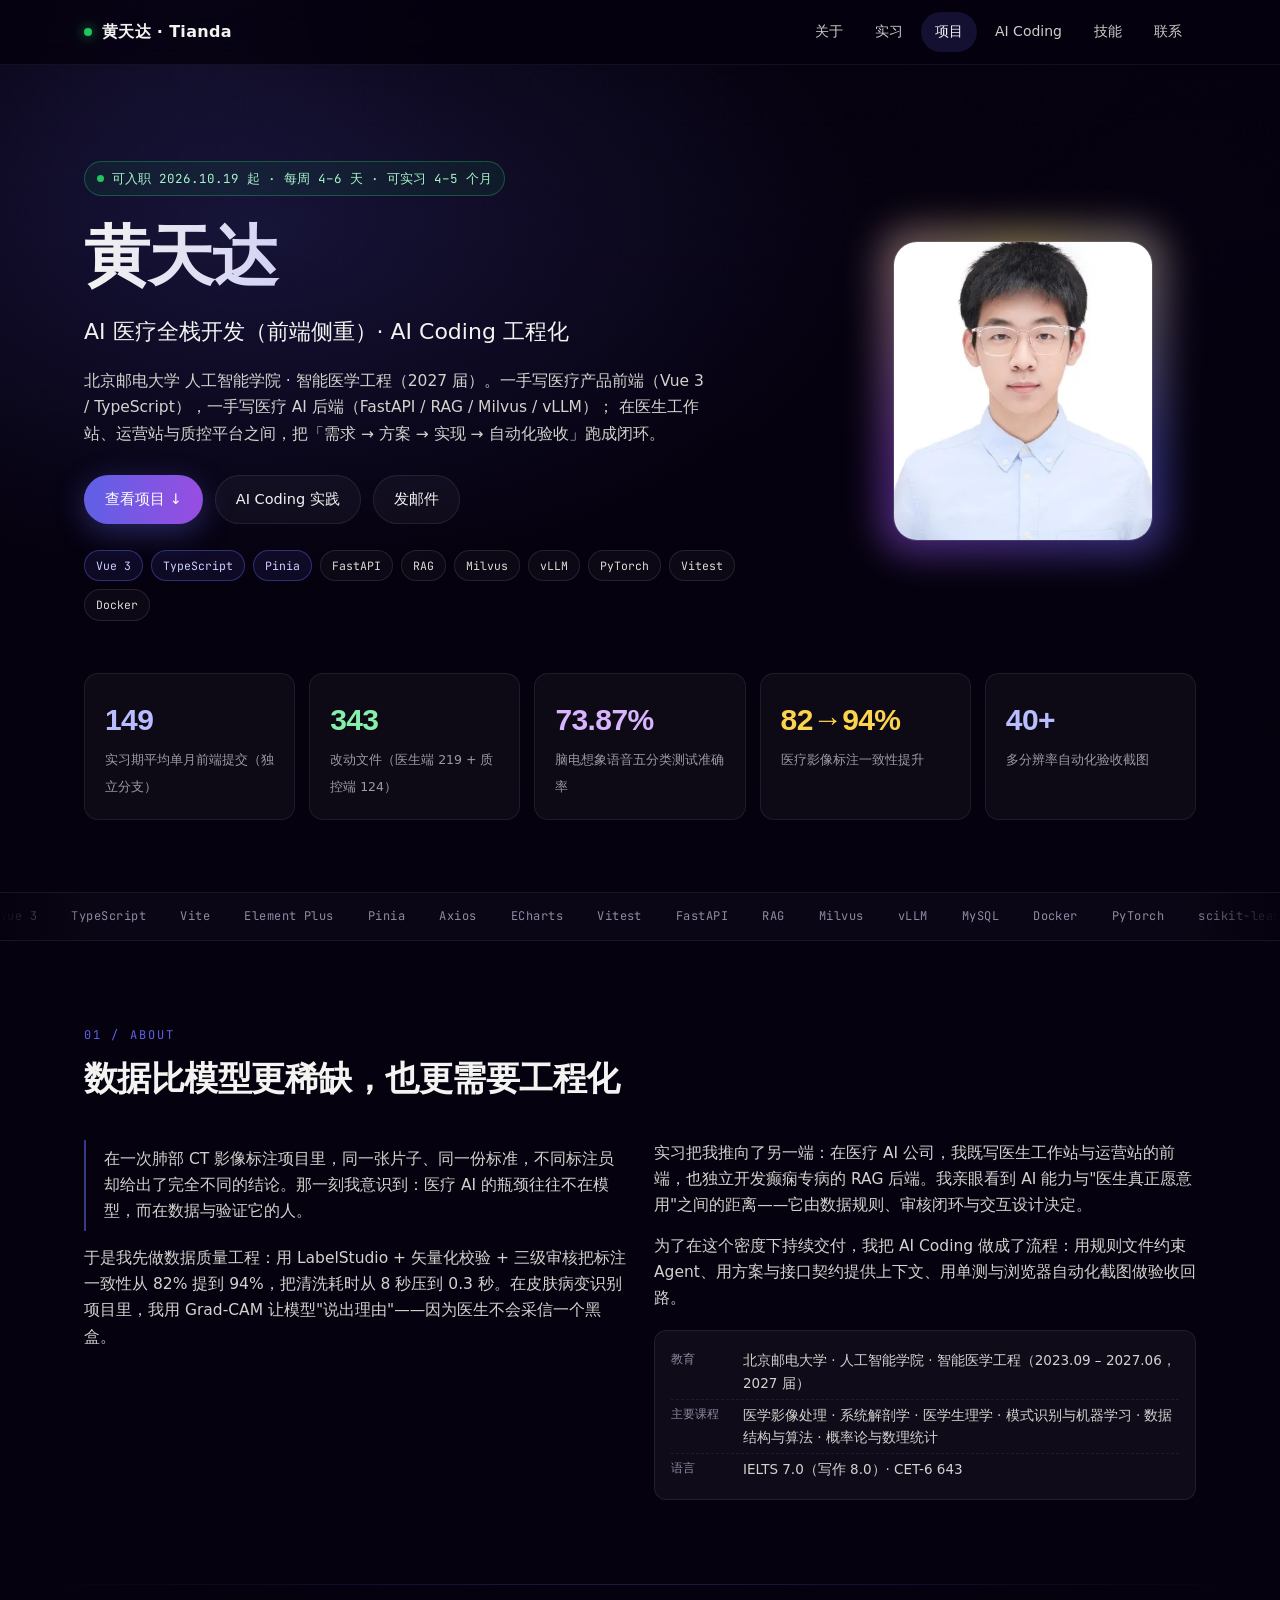
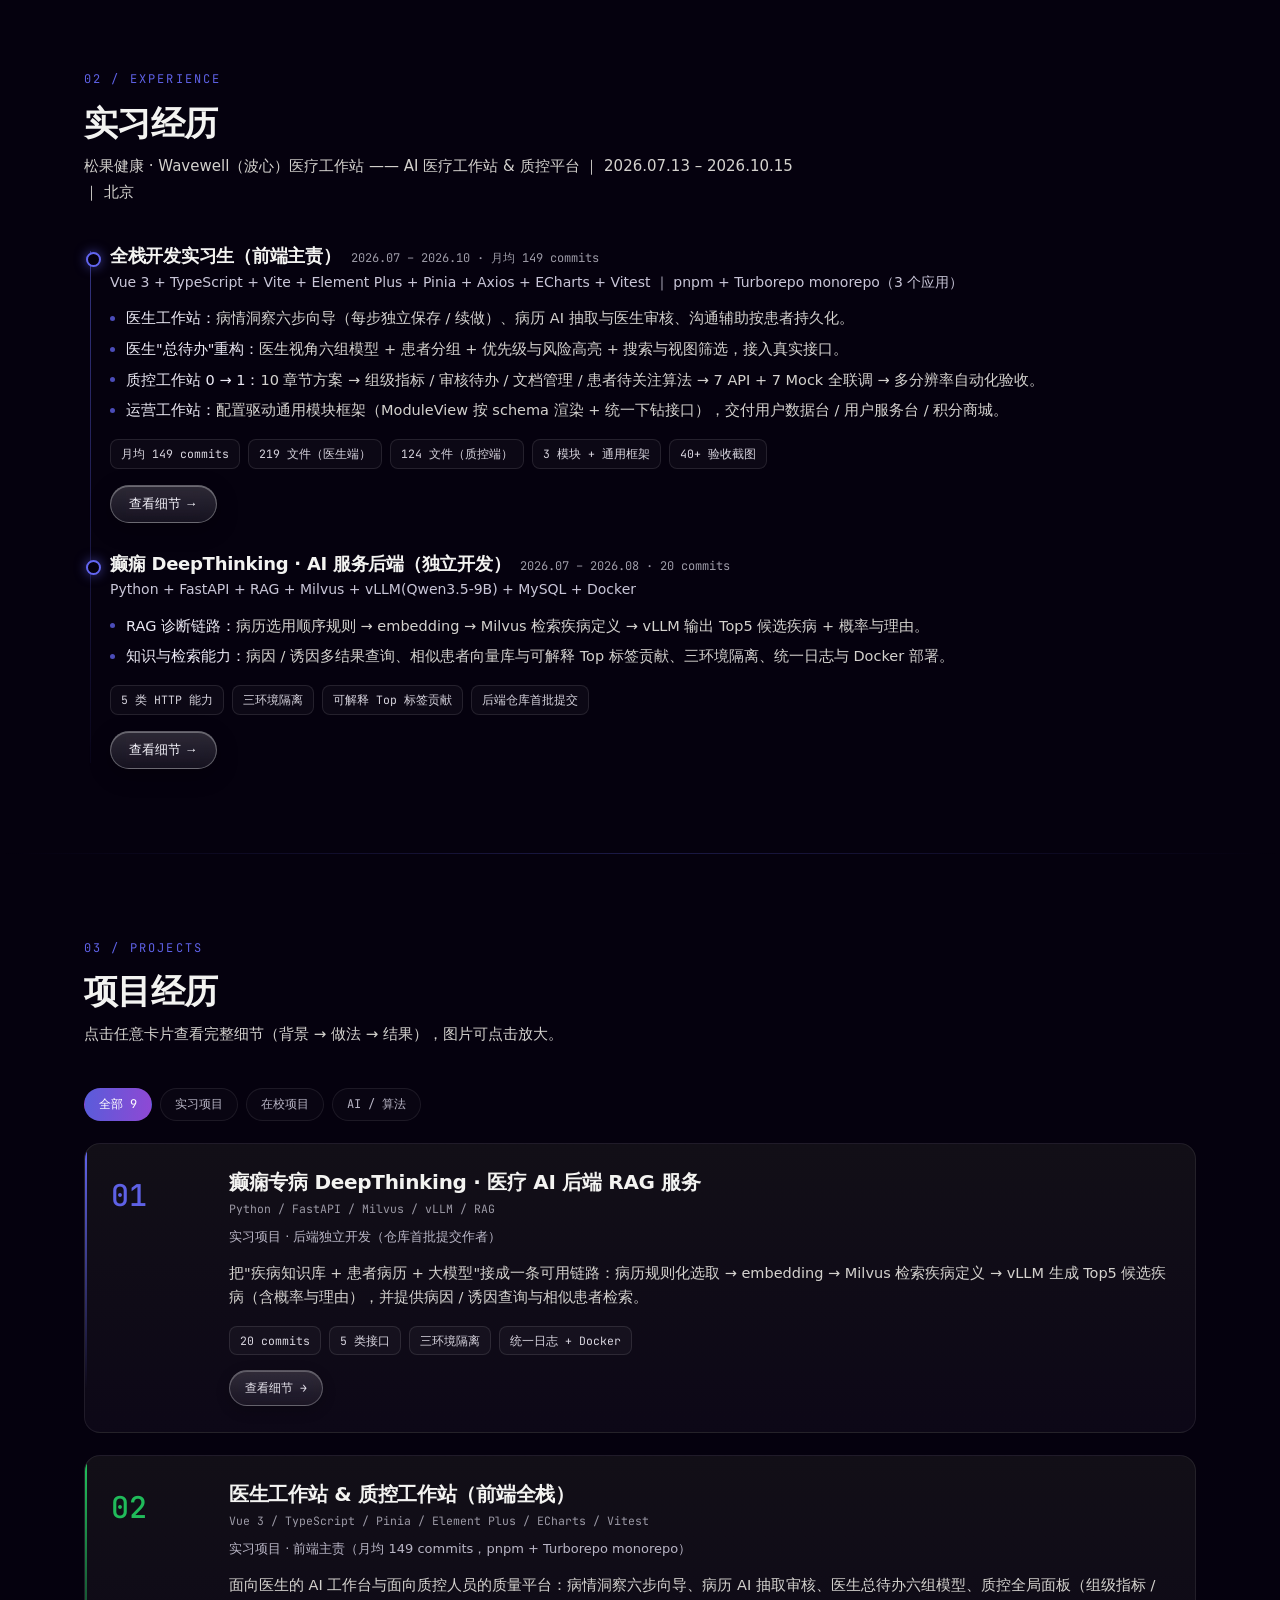
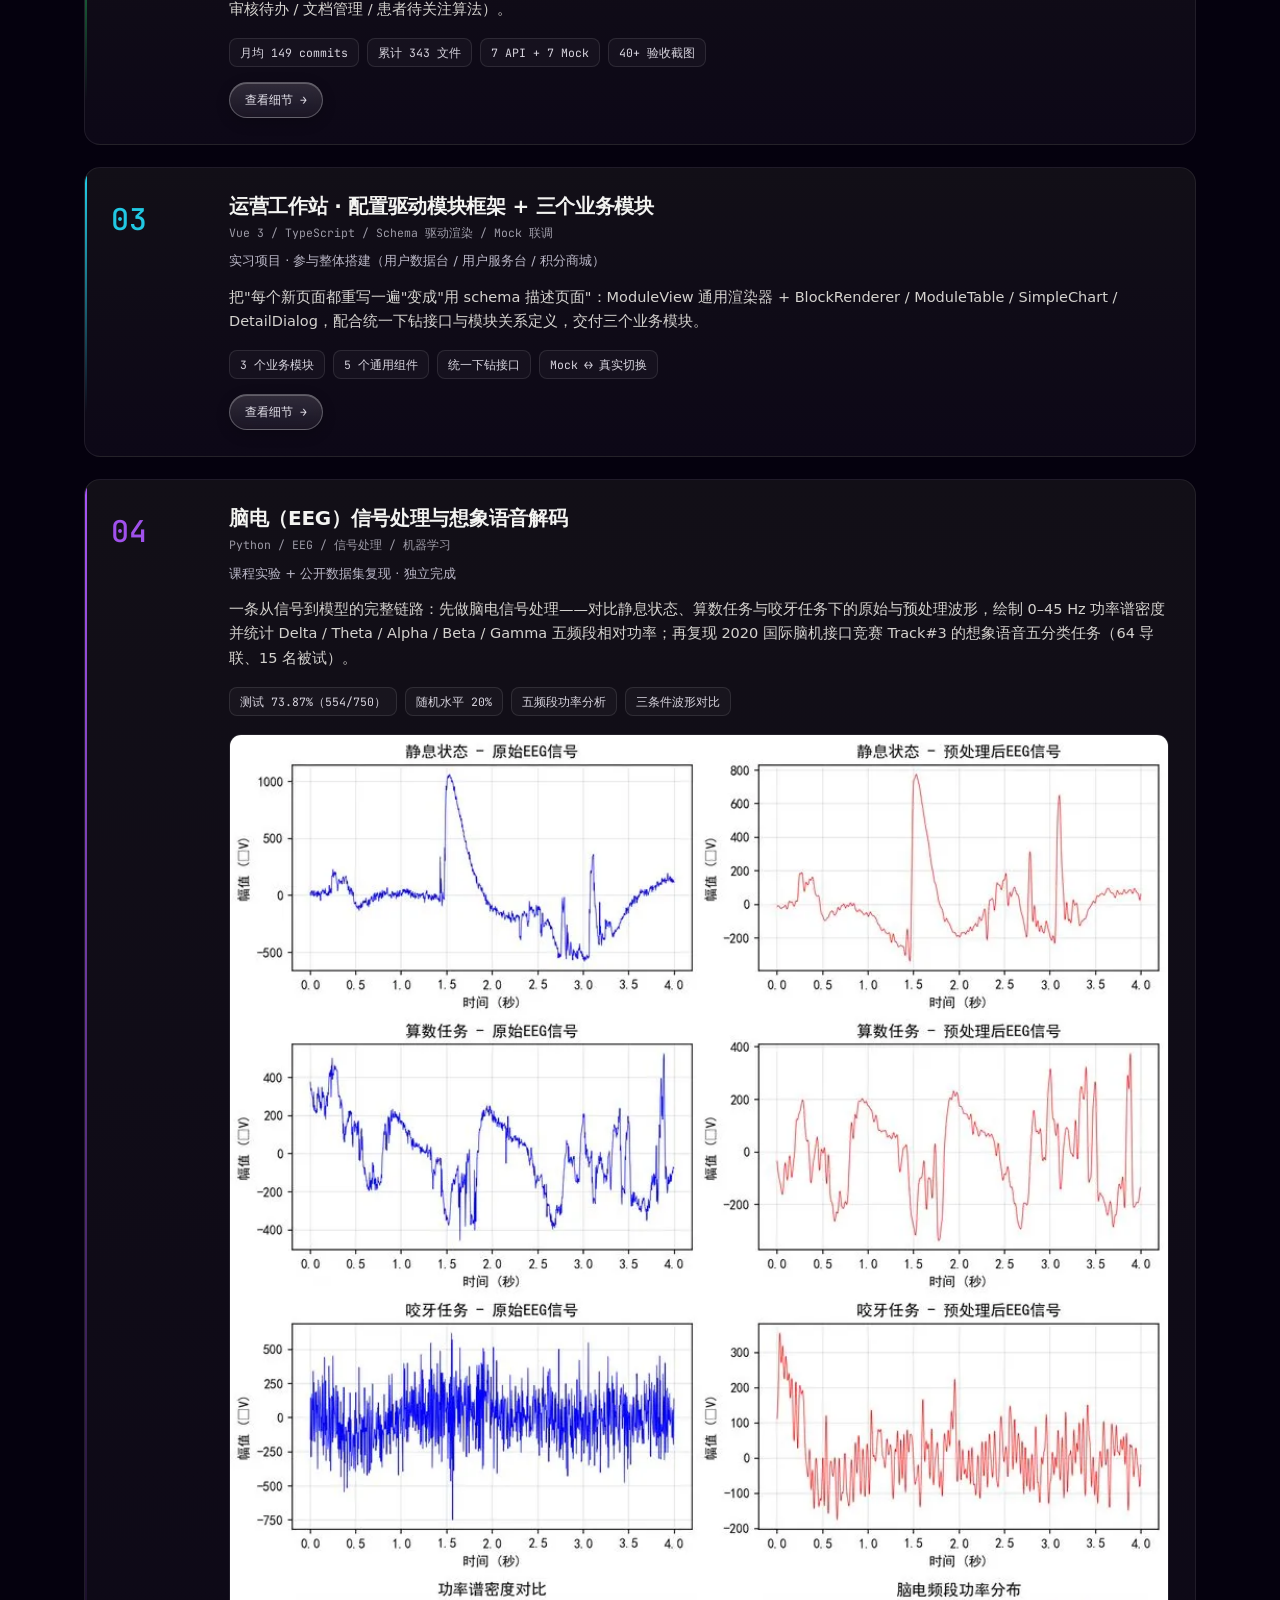
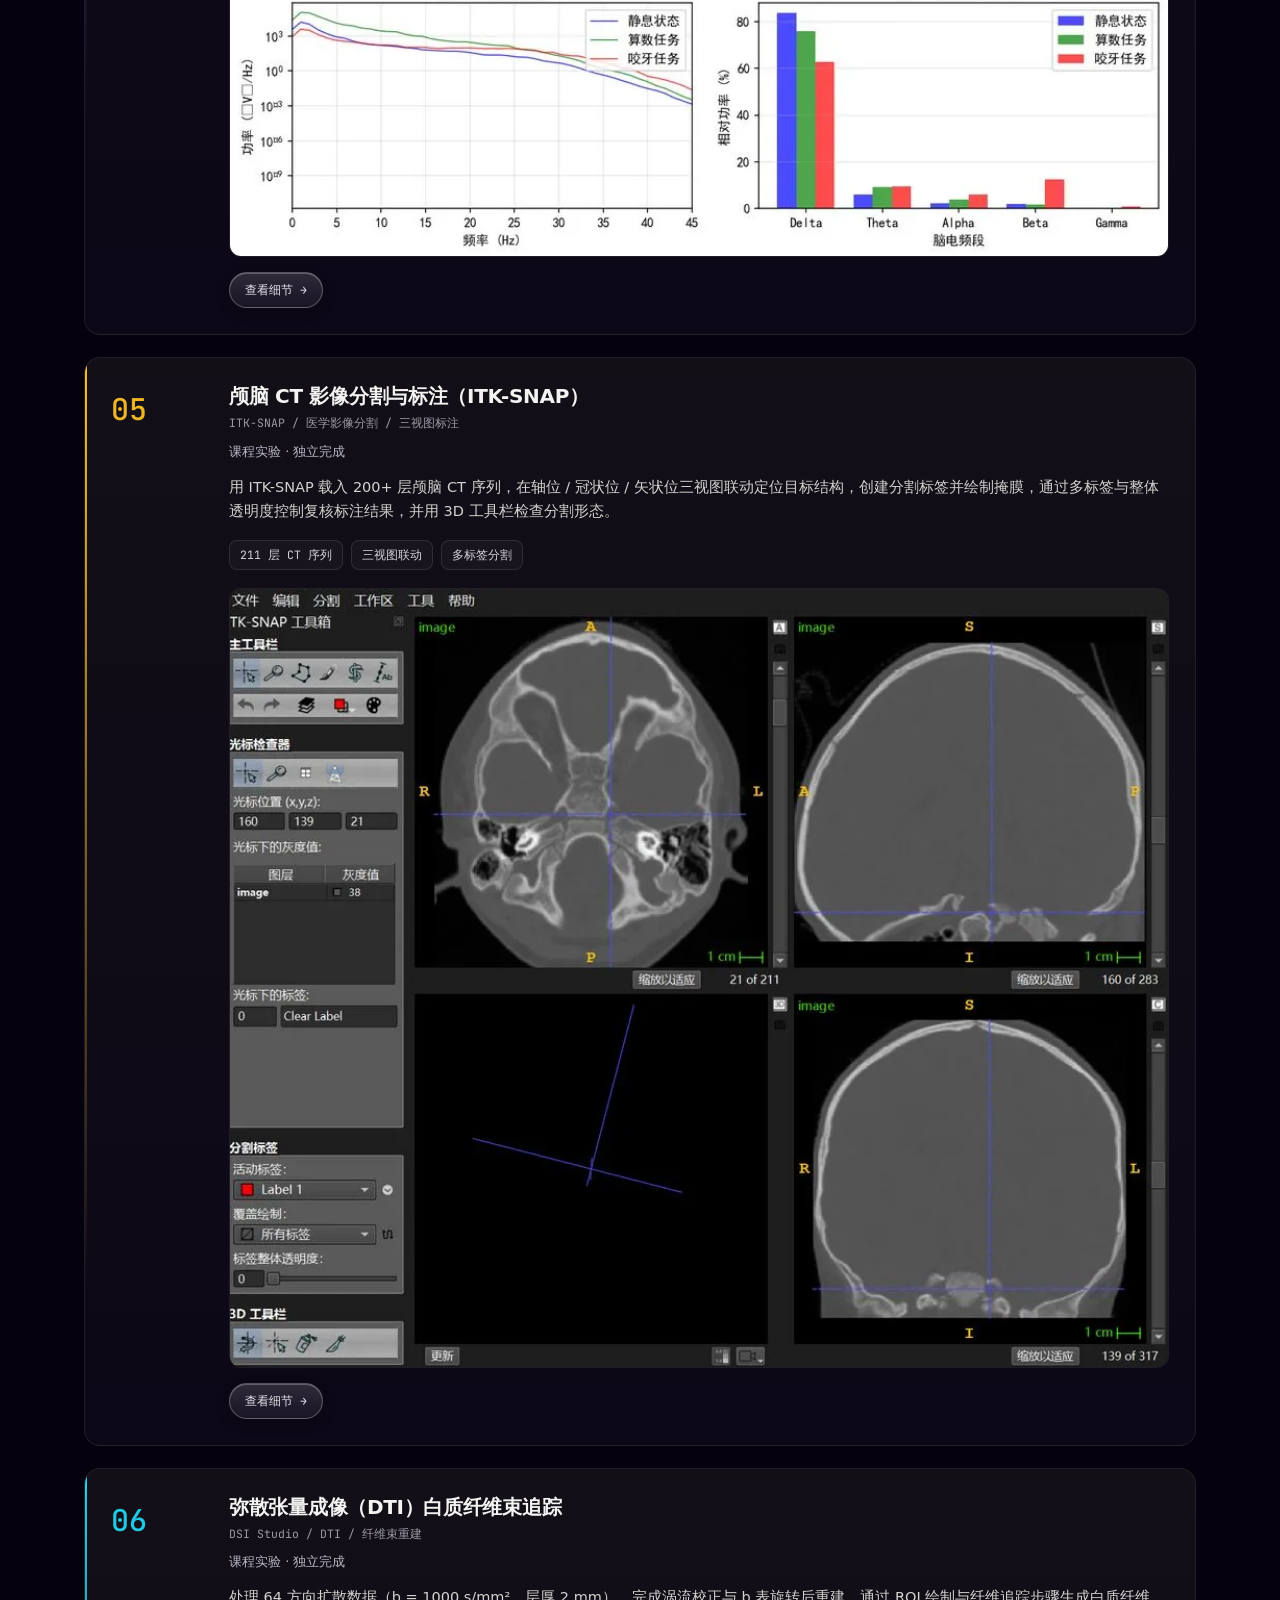
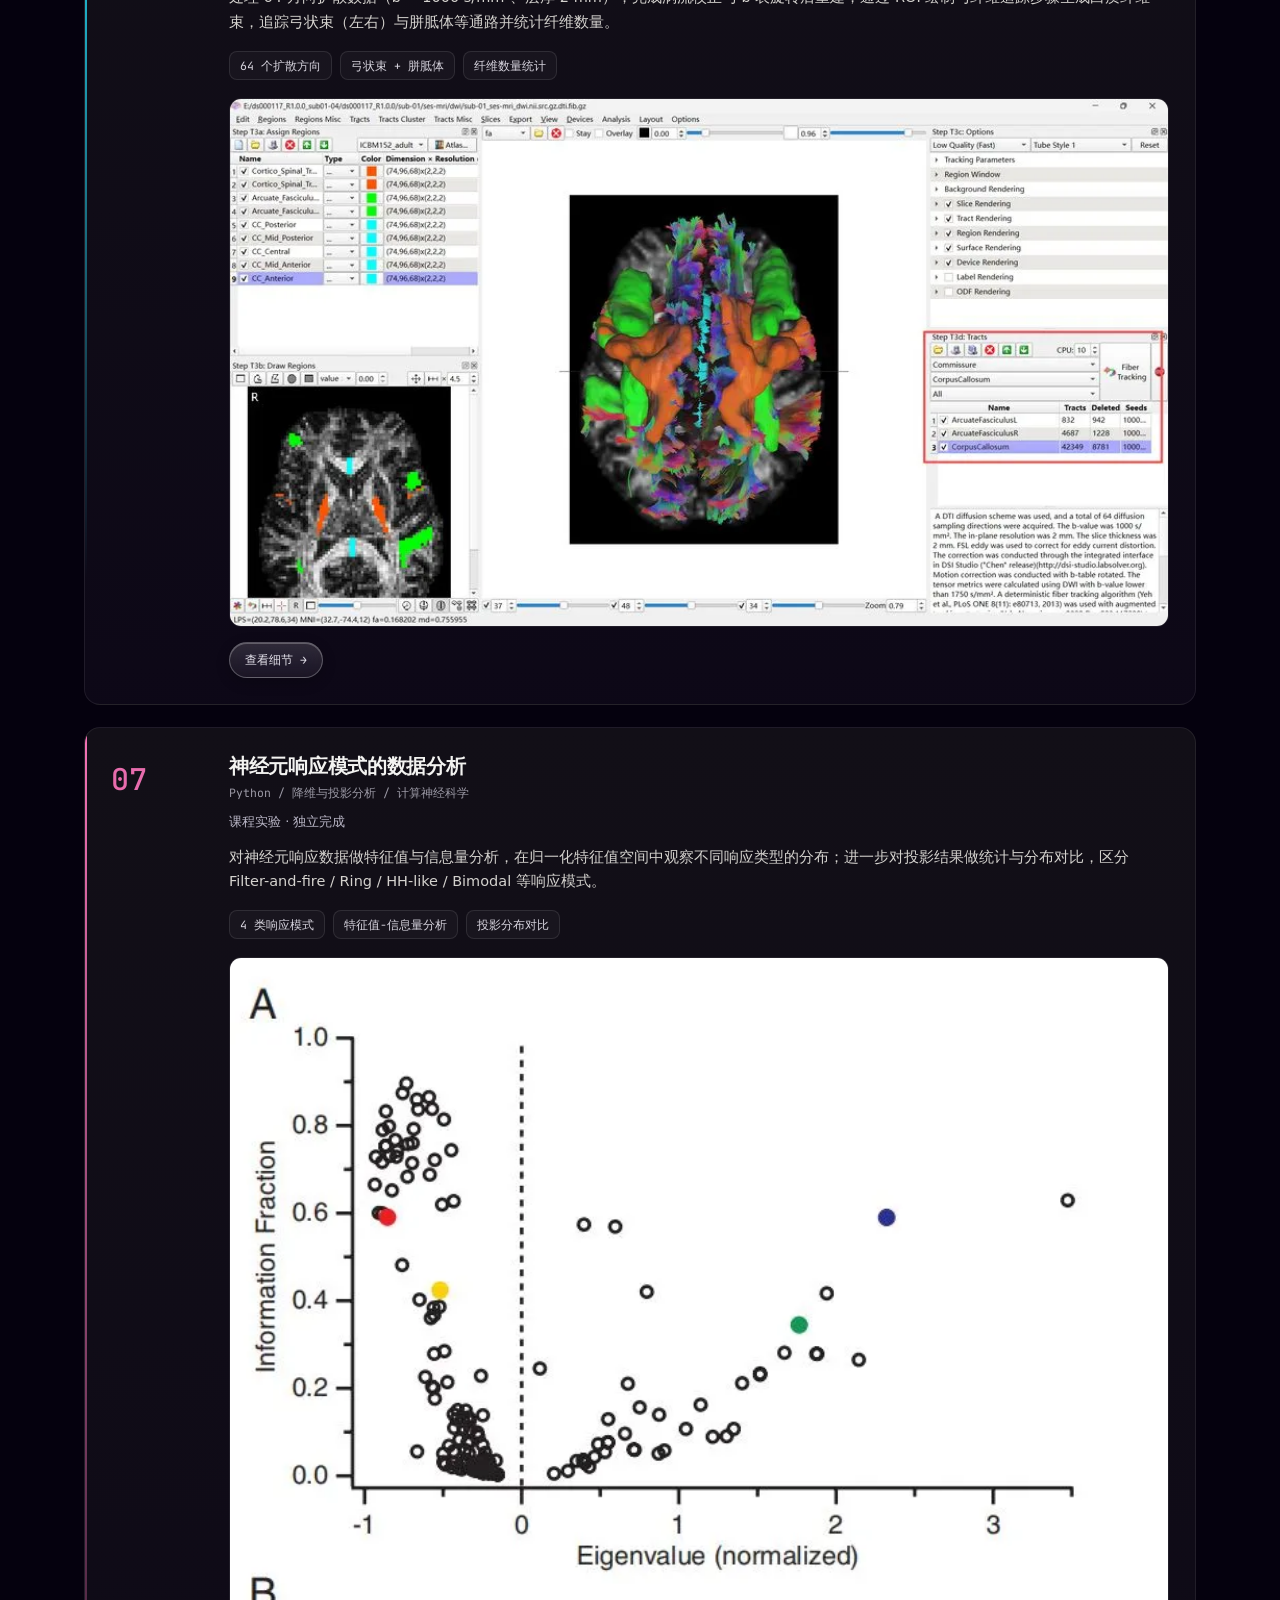
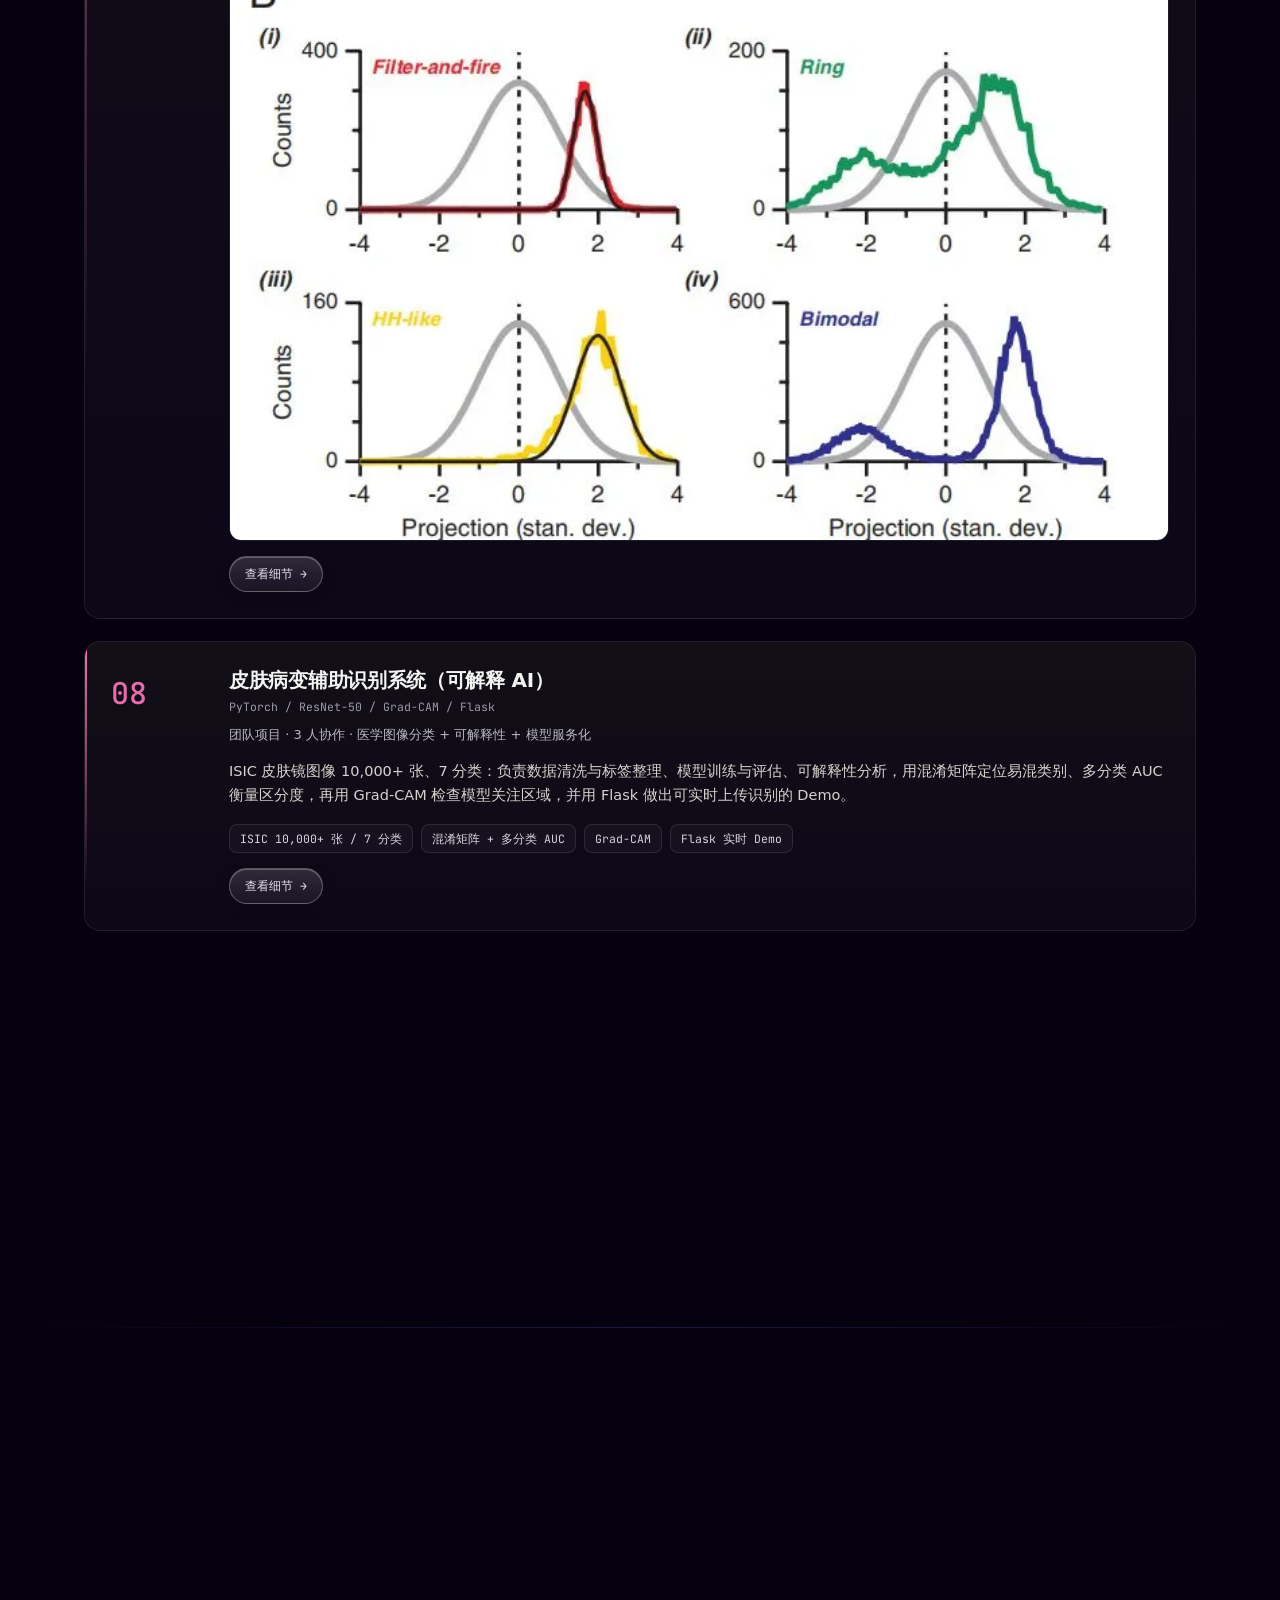
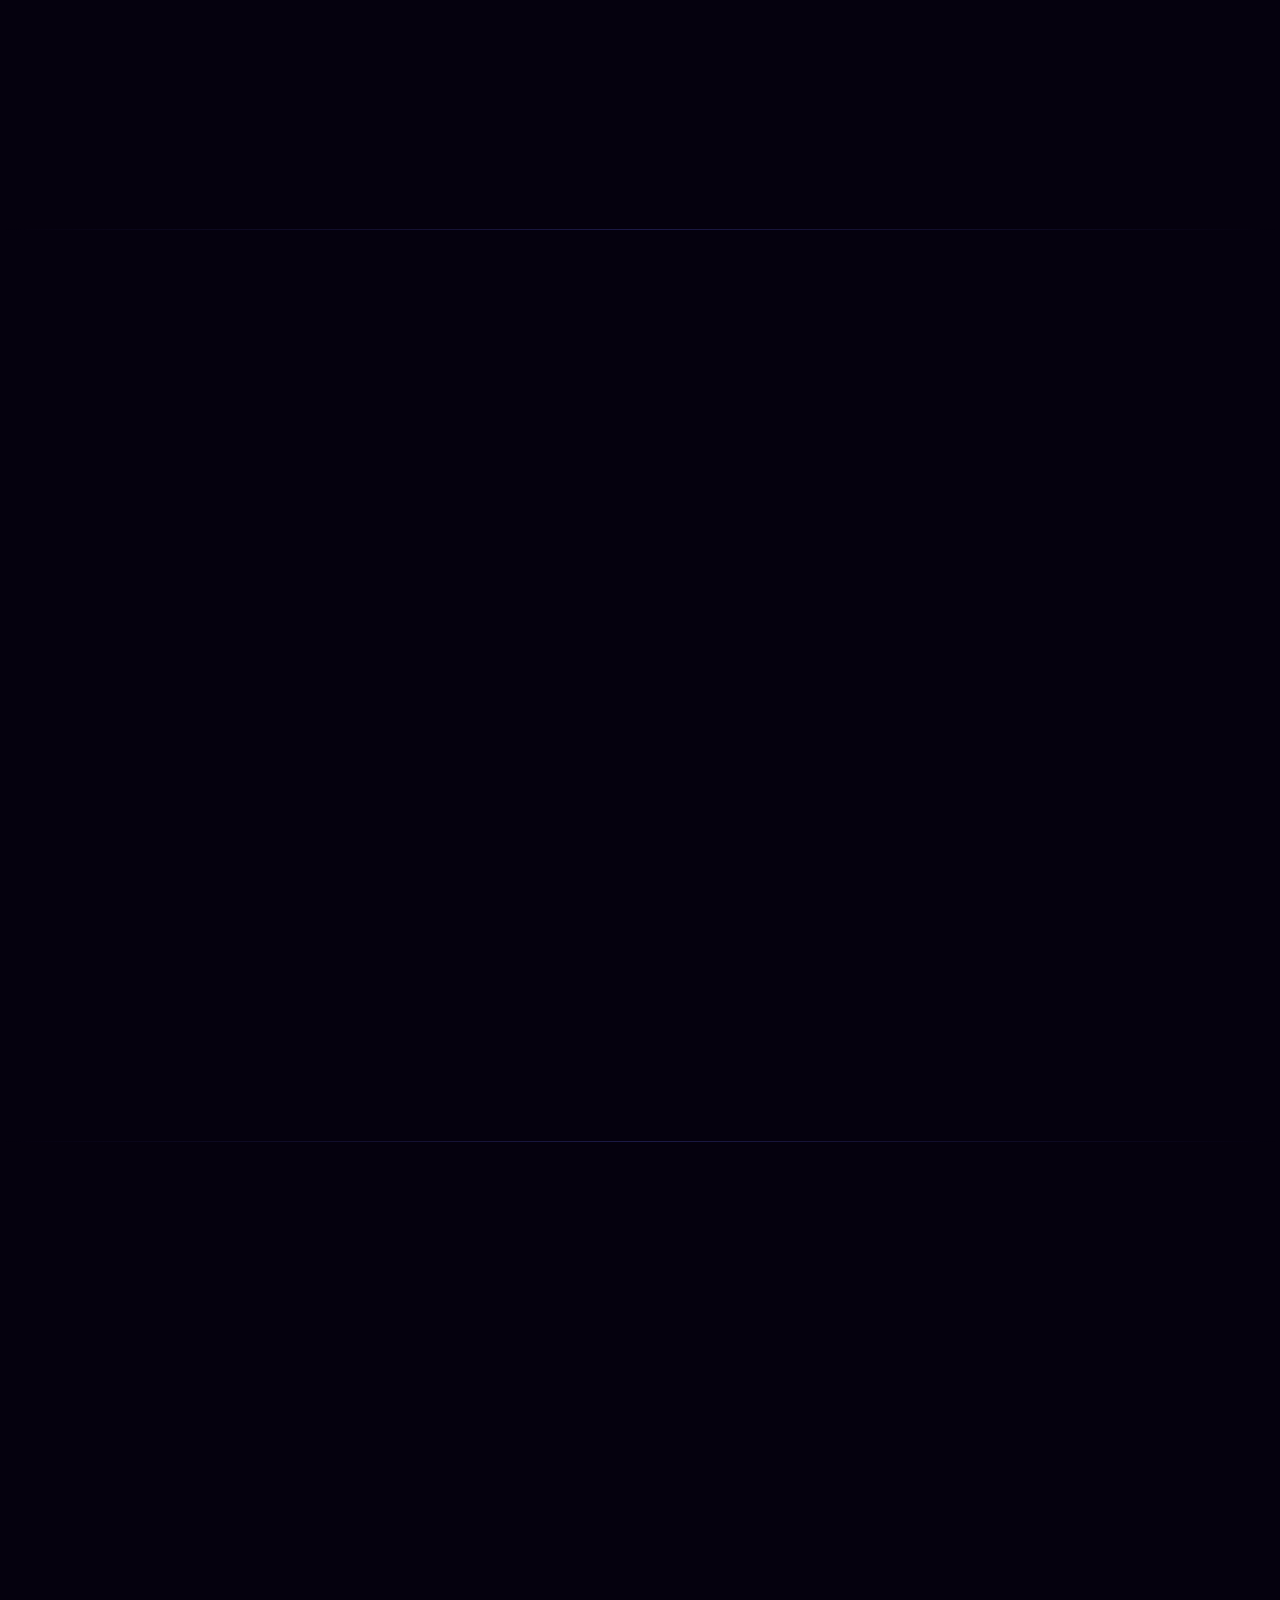
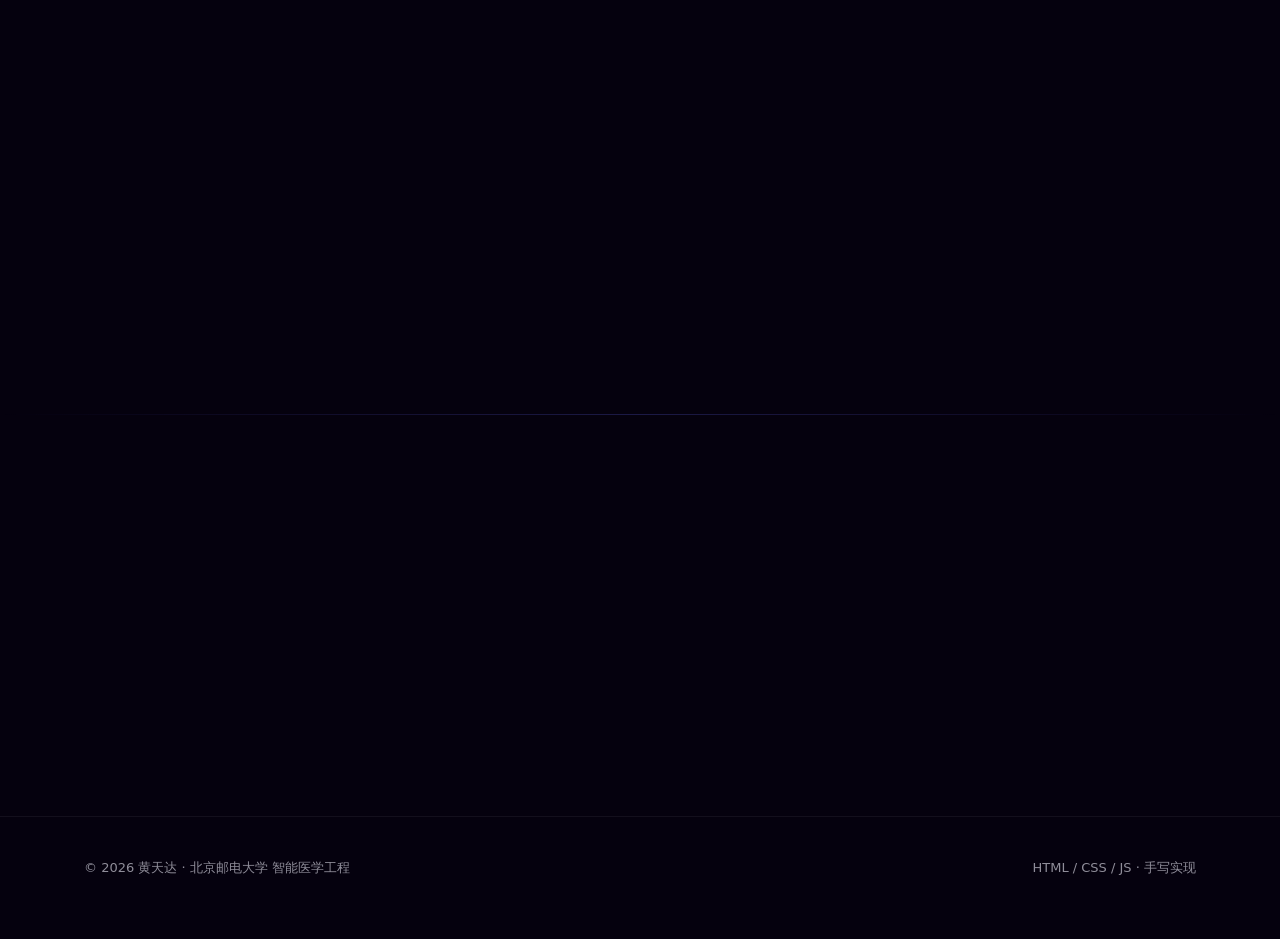
==== commit 237f77a7: "chore: 可入职时间更新为 2026.10.19 起" ====
--- a/index.html
+++ b/index.html
@@ -37,7 +37,7 @@
   <div class="wrap">
     <div class="hero-grid">
       <div>
-        <span class="badge-avail"><span class="pulse"></span>可到岗 2026.10.15 起 · 每周 4–6 天 · 可实习 4–5 个月</span>
+        <span class="badge-avail"><span class="pulse"></span>可入职 2026.10.19 起 · 每周 4–6 天 · 可实习 4–5 个月</span>
         <h1 class="grad-text">黄天达</h1>
         <p class="role">AI 医疗全栈开发（前端侧重）· AI Coding 工程化</p>
         <p class="desc">
@@ -465,7 +465,7 @@
           <h2 style="font-size:clamp(22px,3vw,30px)">聊聊医疗 AI 的产品与工程</h2>
           <p style="color:var(--sub);margin-top:12px;max-width:560px">
             我在找 2026 年秋季起的实习：AI 医疗方向的前端 / 全栈、AI 应用工程、AI Coding 基建均可。
-            可到岗 2026.10.15 起，每周 4–6 天，可实习 4–5 个月。
+            可入职 2026.10.19 起，每周 4–6 天，可实习 4–5 个月。
           </p>
         </div>
         <div class="links">
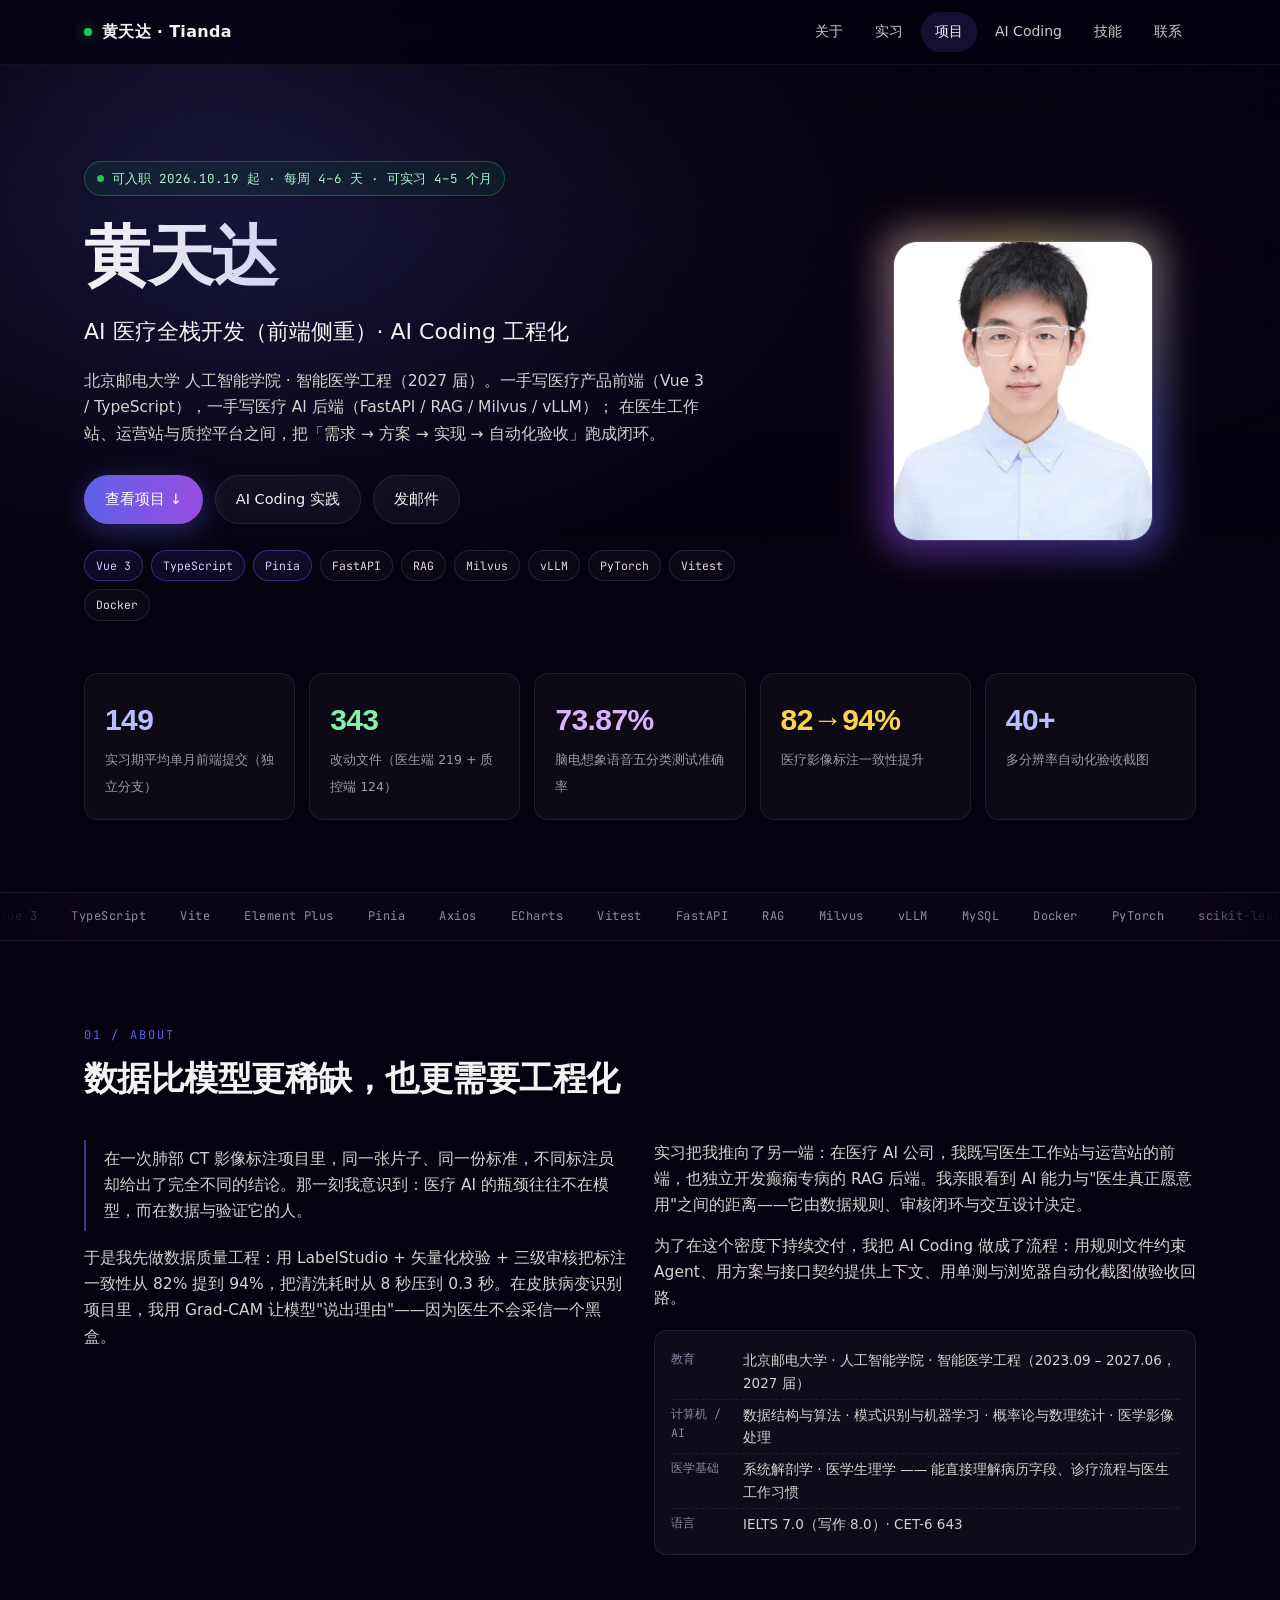
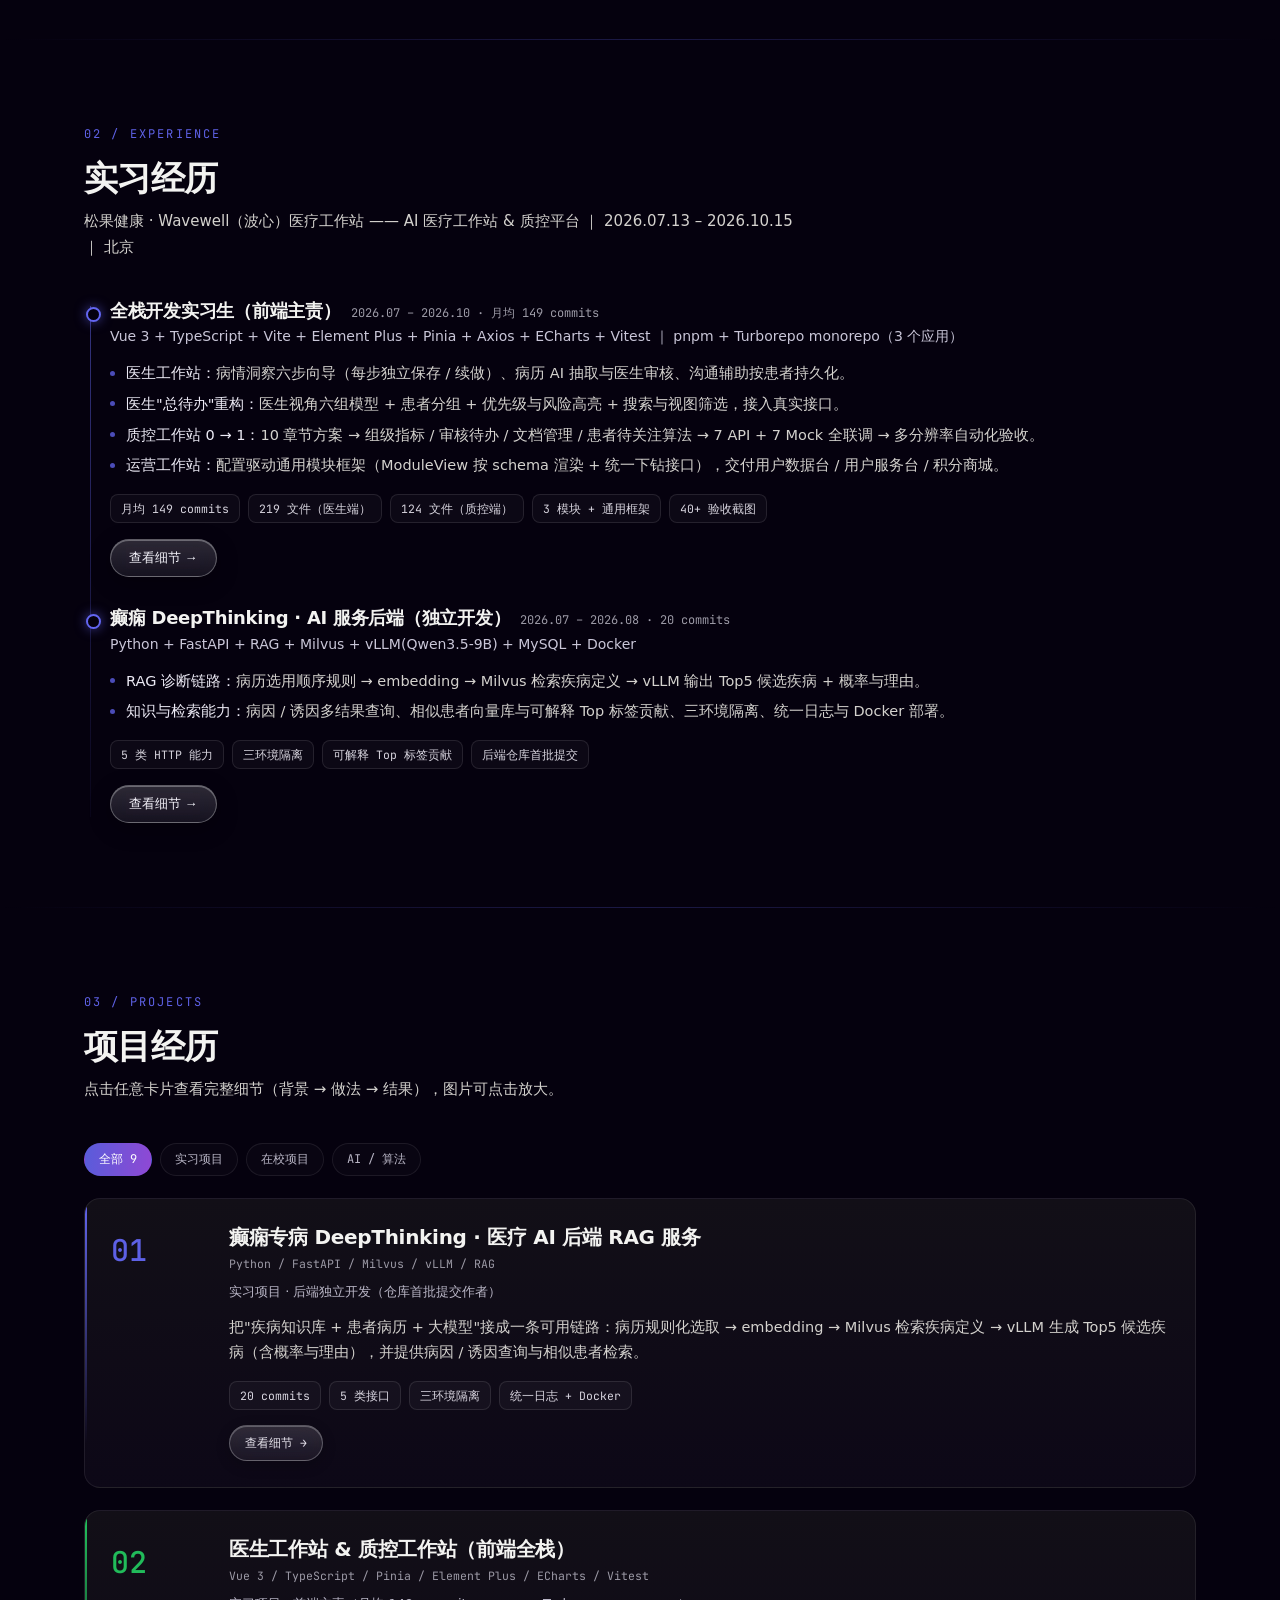
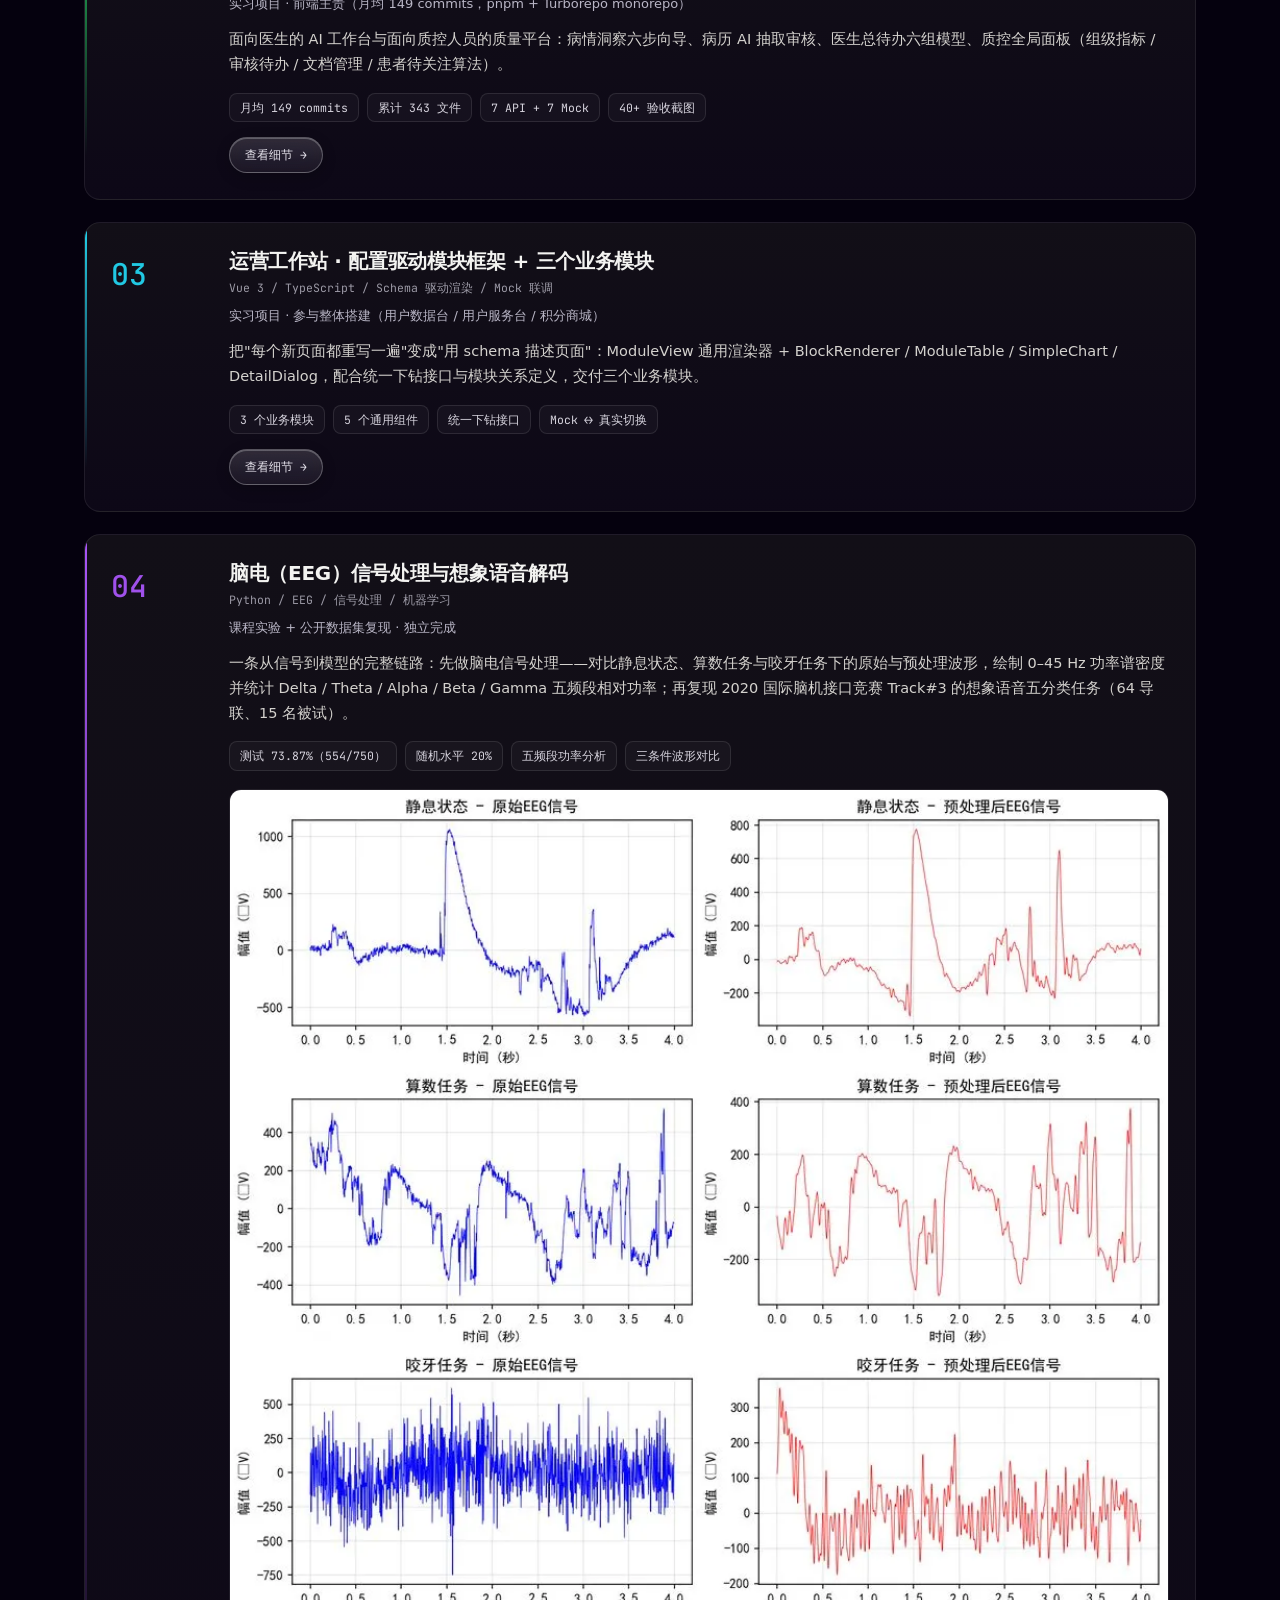
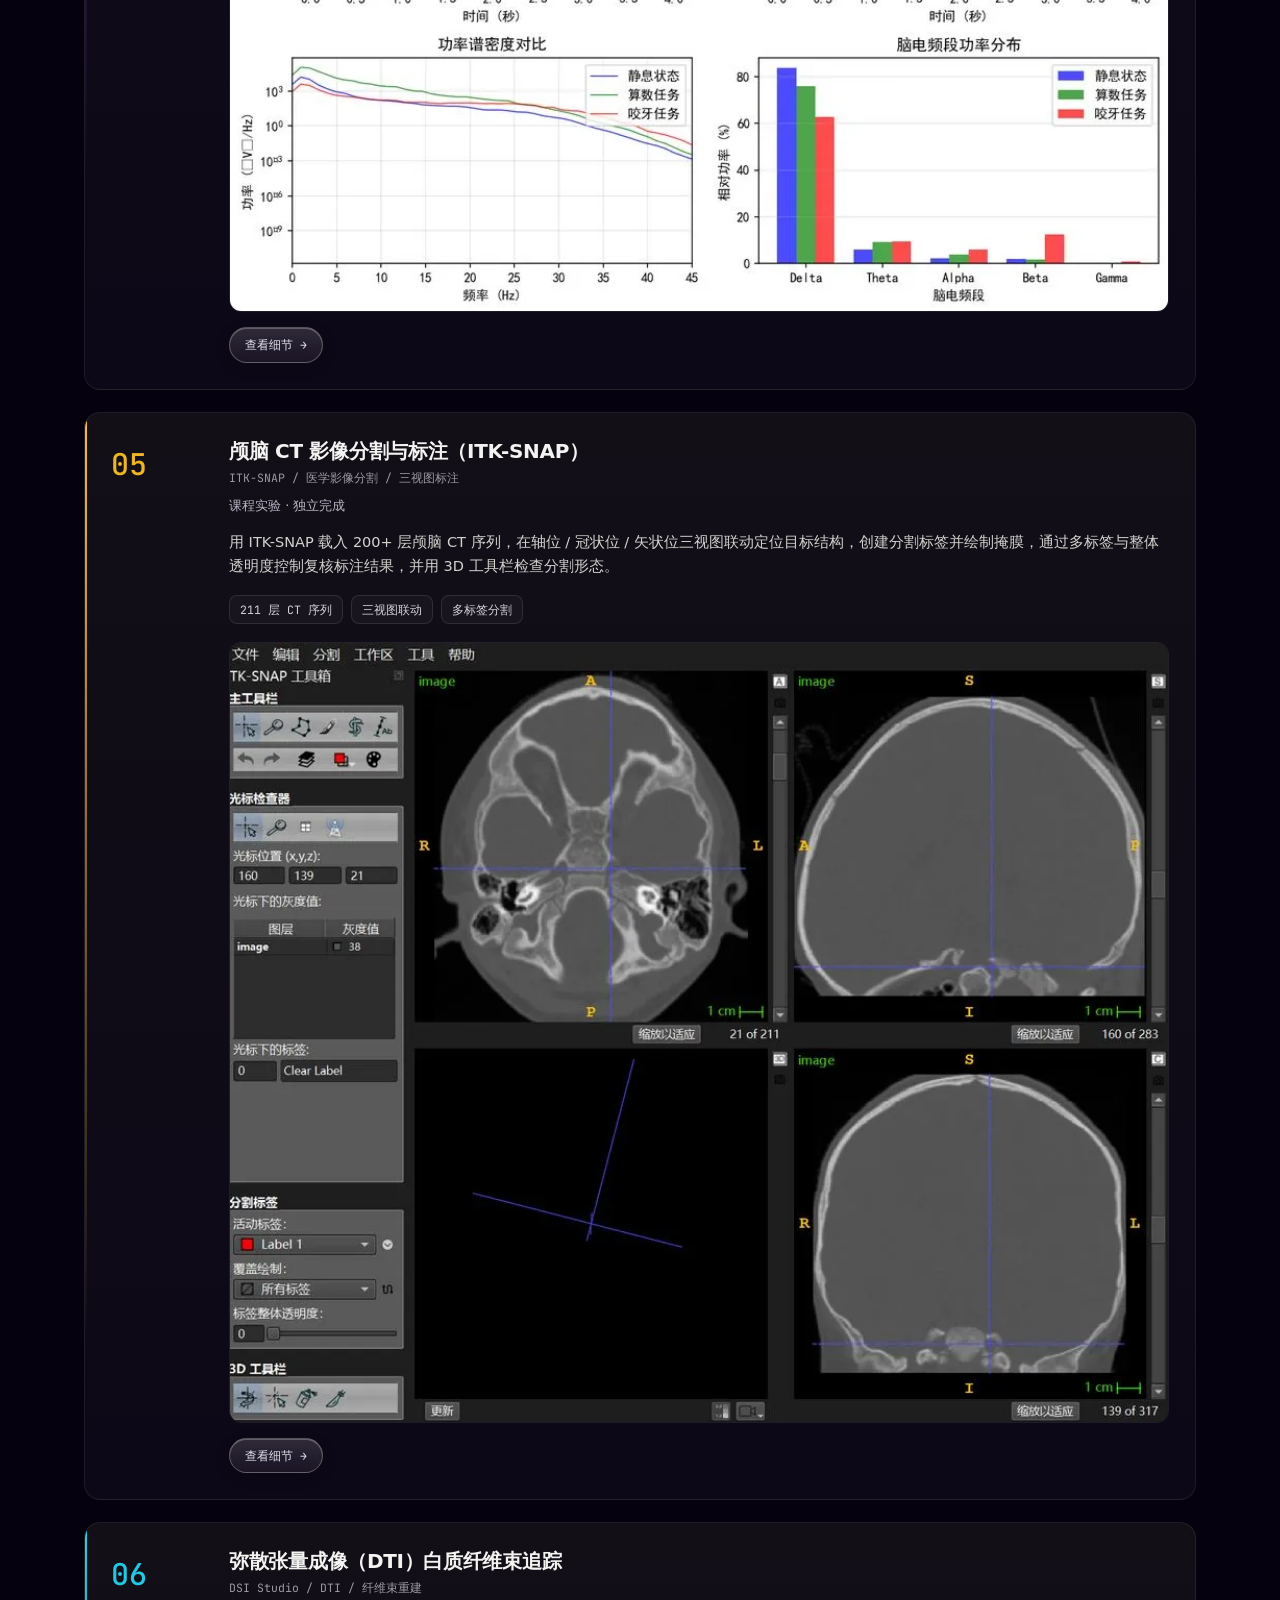
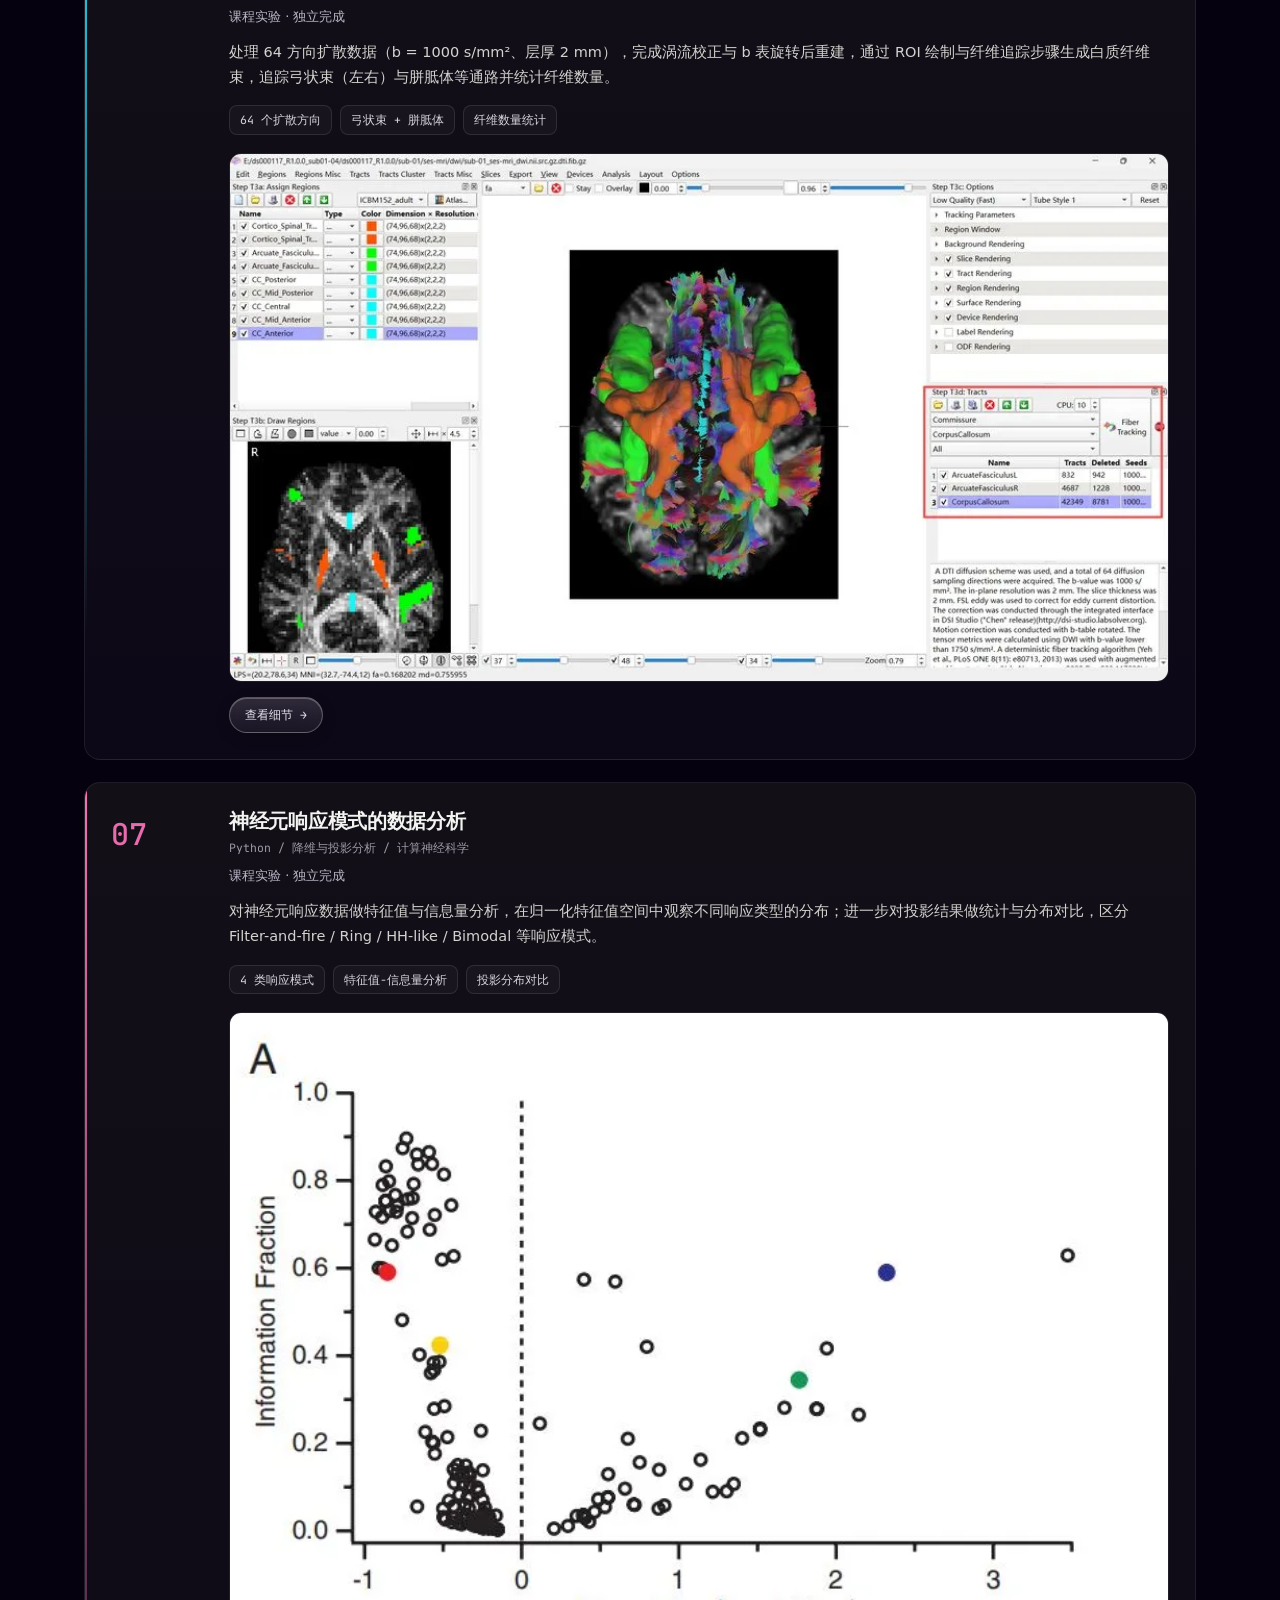
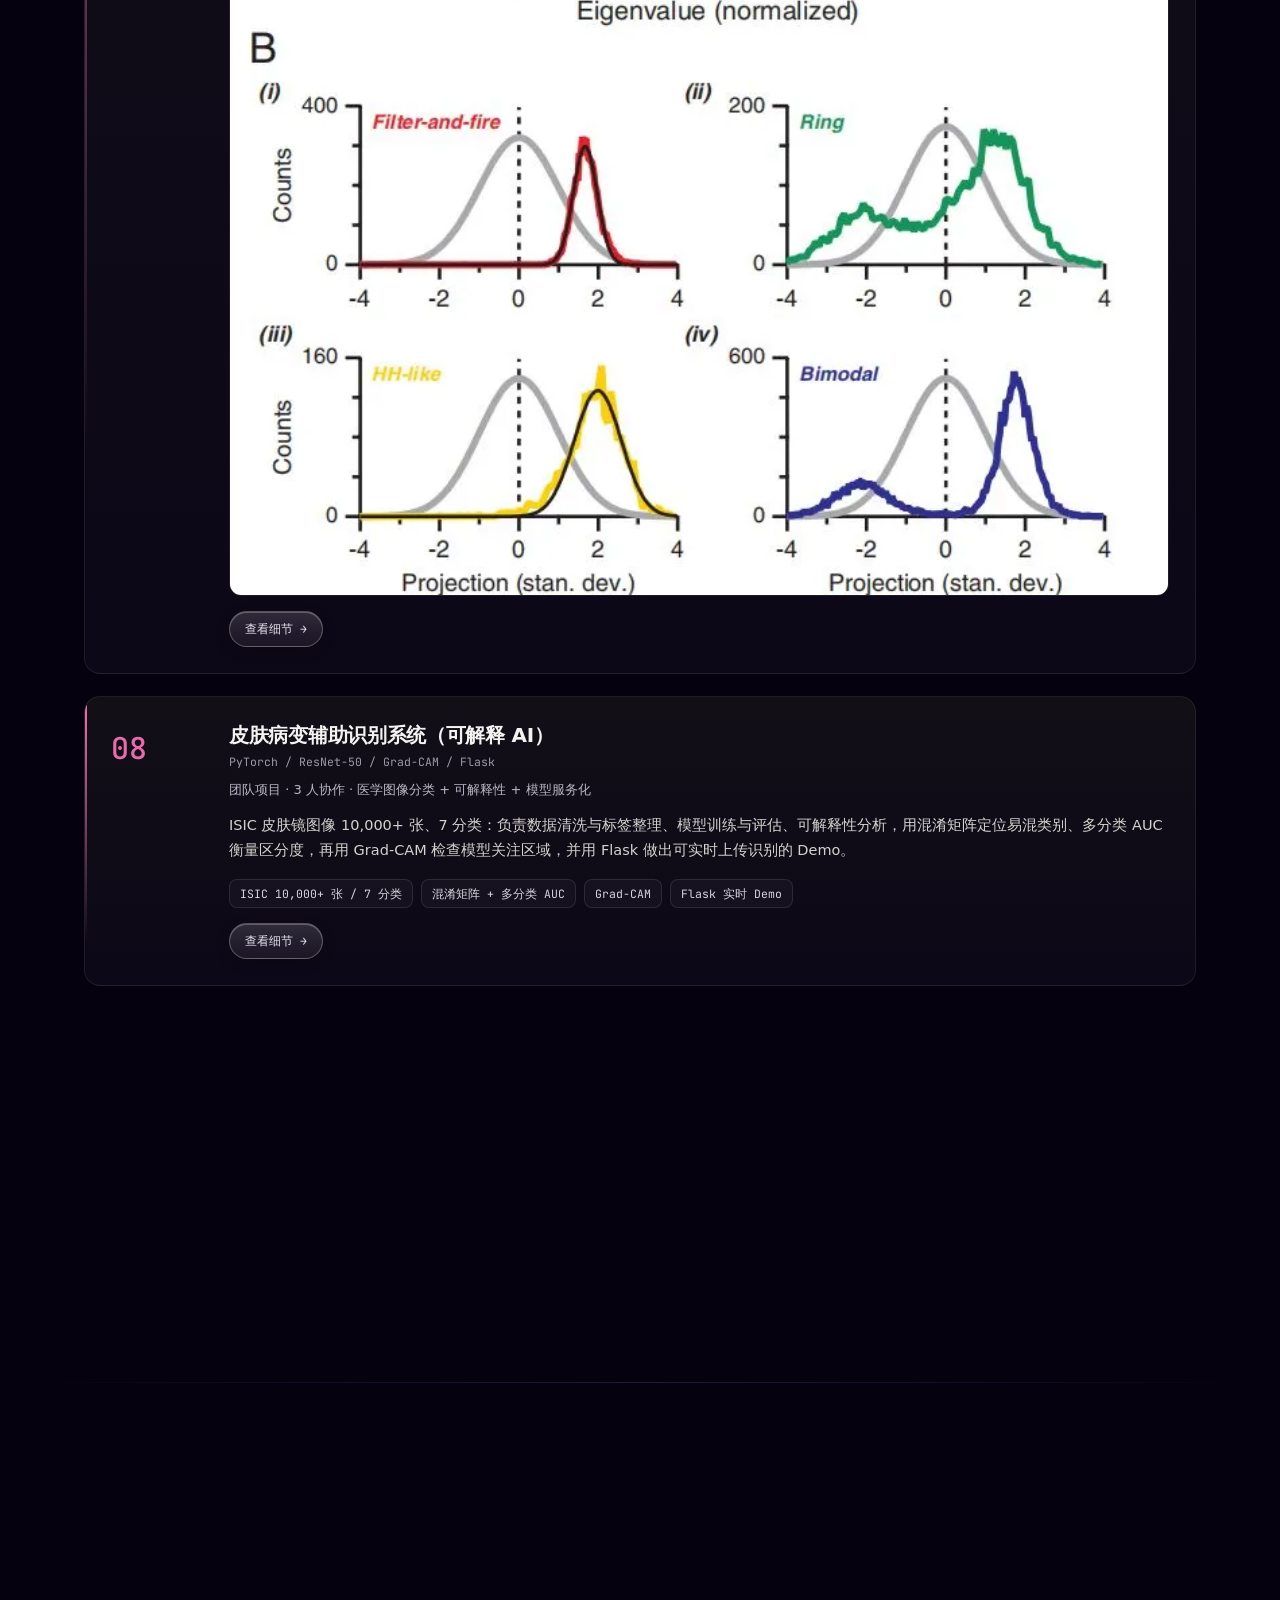
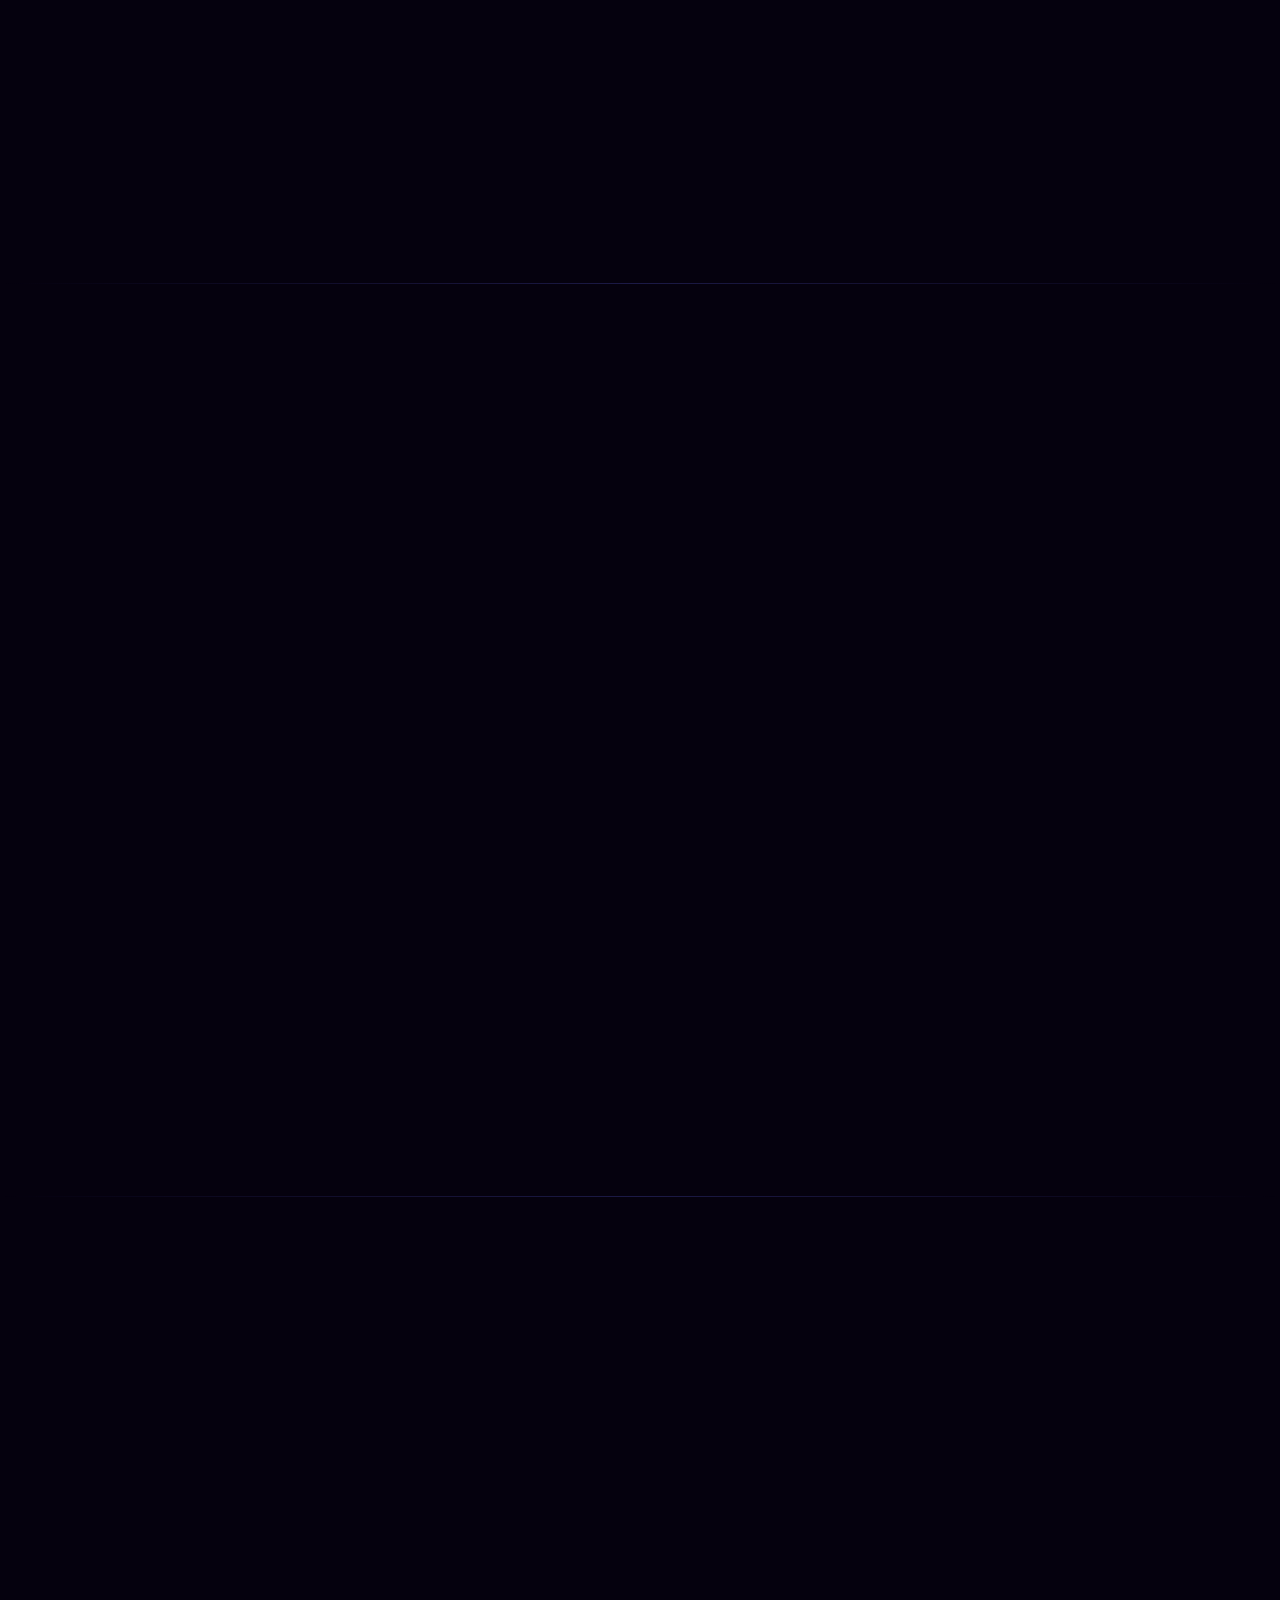
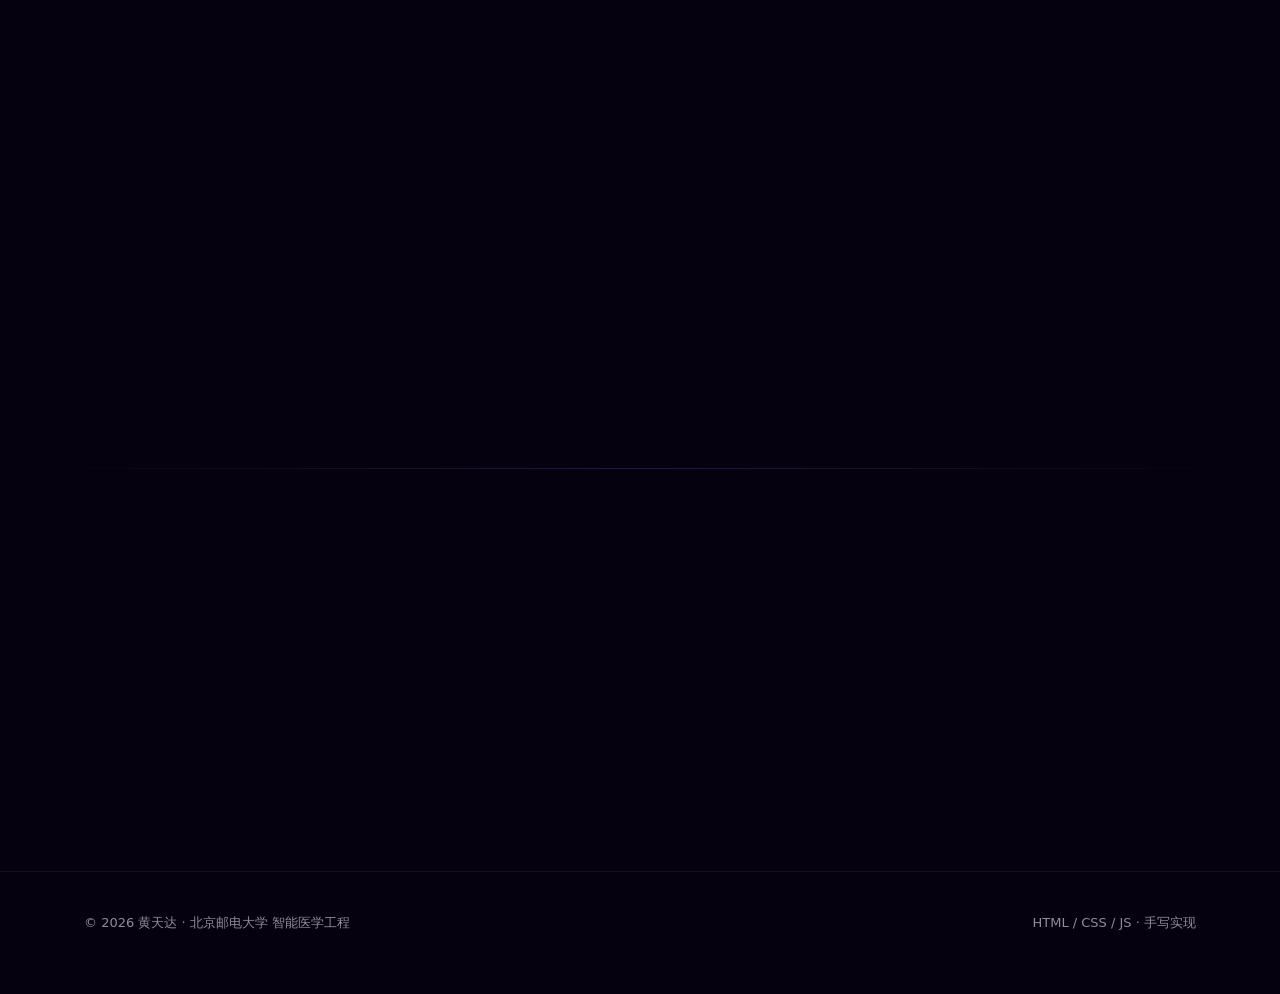
==== commit a84768d3: "feat(site): 同步新简历要点（课程拆分、跨端技能）" ====
--- a/index.html
+++ b/index.html
@@ -105,7 +105,8 @@
           <p>为了在这个密度下持续交付，我把 AI Coding 做成了流程：用规则文件约束 Agent、用方案与接口契约提供上下文、用单测与浏览器自动化截图做验收回路。</p>
           <div class="edu-mini">
             <div class="edu-mini__row"><span class="edu-mini__label">教育</span><span>北京邮电大学 · 人工智能学院 · 智能医学工程（2023.09 – 2027.06，2027 届）</span></div>
-            <div class="edu-mini__row"><span class="edu-mini__label">主要课程</span><span>医学影像处理 · 系统解剖学 · 医学生理学 · 模式识别与机器学习 · 数据结构与算法 · 概率论与数理统计</span></div>
+            <div class="edu-mini__row"><span class="edu-mini__label">计算机 / AI</span><span>数据结构与算法 · 模式识别与机器学习 · 概率论与数理统计 · 医学影像处理</span></div>
+            <div class="edu-mini__row"><span class="edu-mini__label">医学基础</span><span>系统解剖学 · 医学生理学 —— 能直接理解病历字段、诊疗流程与医生工作习惯</span></div>
             <div class="edu-mini__row"><span class="edu-mini__label">语言</span><span>IELTS 7.0（写作 8.0）· CET-6 643</span></div>
           </div>
         </div>
@@ -374,6 +375,12 @@
           </div>
         </div>
         <div class="card reveal">
+          <h4>跨端</h4>
+          <div class="chips">
+            <span class="chip">Flutter</span><span class="chip">微信小程序原生</span><span class="chip">多分辨率响应式适配（900–1920 四档自动化验收）</span>
+          </div>
+        </div>
+        <div class="card reveal">
           <h4>后端 / AI</h4>
           <div class="chips">
             <span class="chip">Python</span><span class="chip">FastAPI</span><span class="chip">RAG</span>
